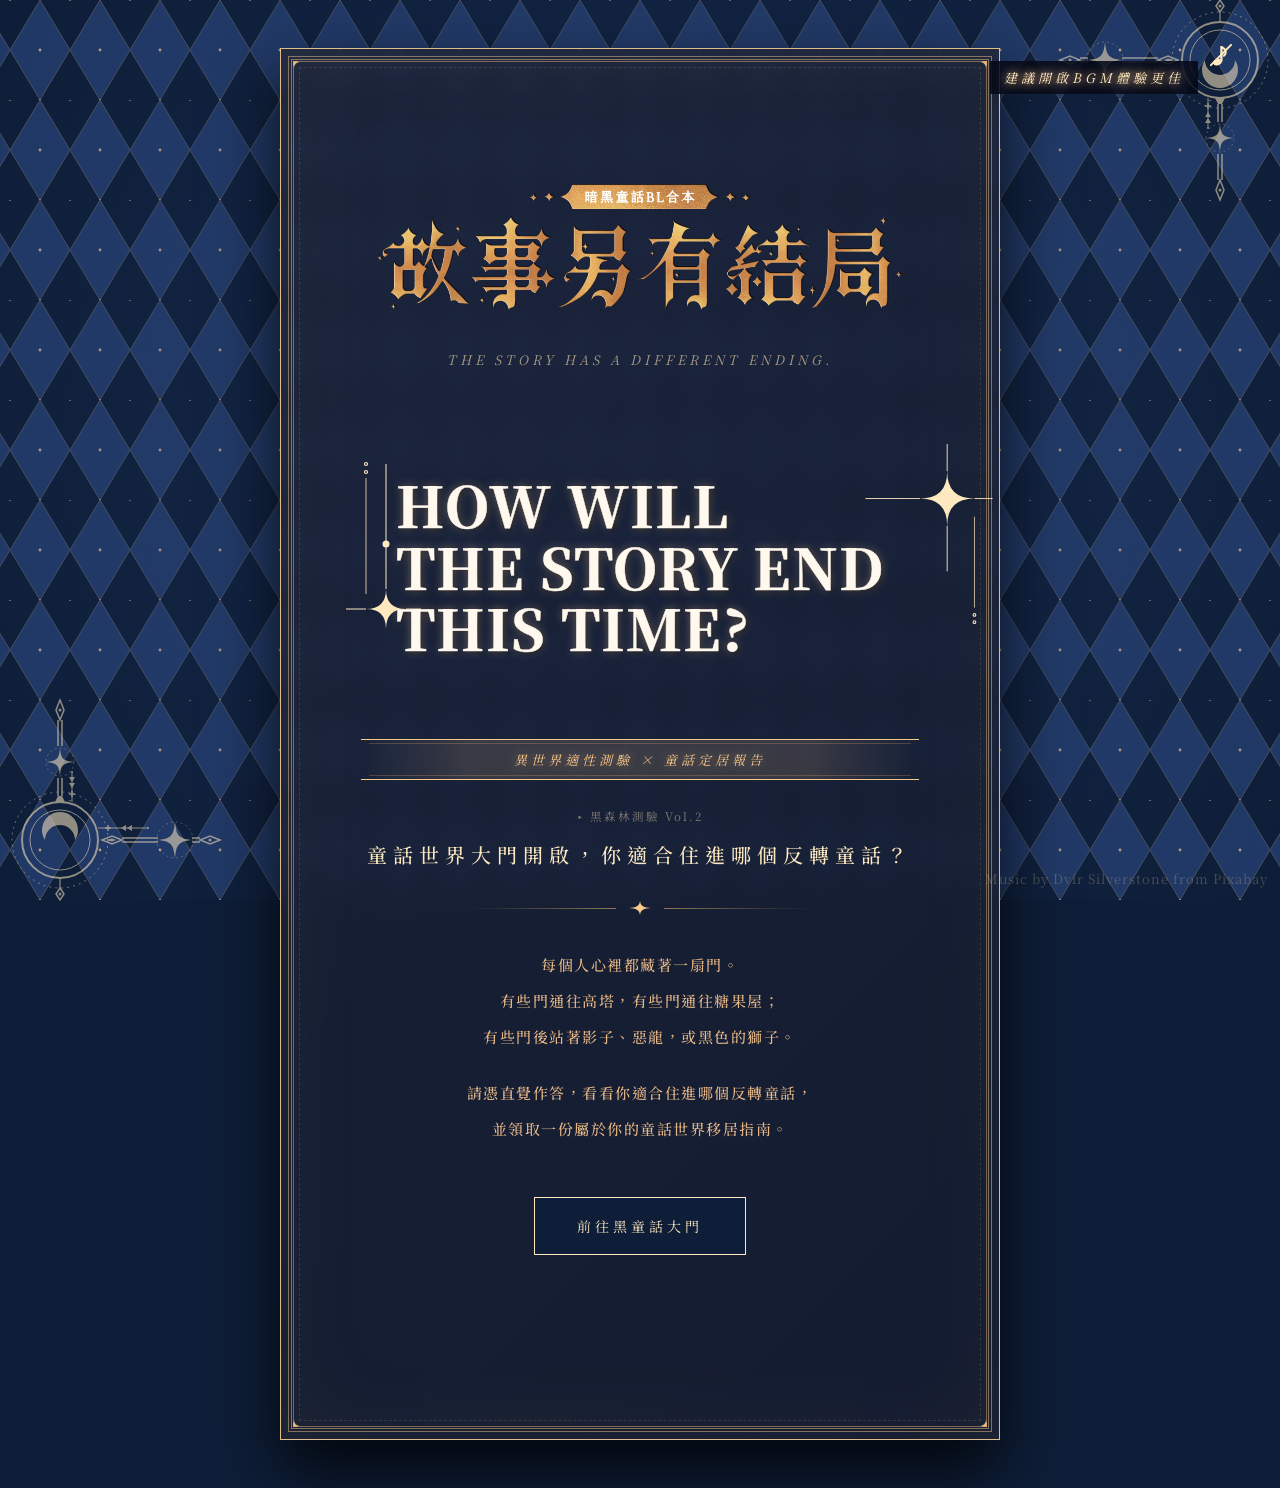
==== index.html @ 417d5b85 "Add files via upload" ====
<!doctype html>
<html lang="zh-TW">
  <head>
    <meta charset="UTF-8" />
    <meta name="viewport" content="width=device-width, initial-scale=1.0" />
    <title>故事另有結局｜你適合穿越進哪個童話？</title>
    <link rel="preconnect" href="https://fonts.googleapis.com" />
    <link
      href="https://fonts.googleapis.com/css2?family=Noto+Serif+TC:wght@400;500;700&display=swap"
      rel="stylesheet"
    />
    <link rel="stylesheet" href="style.css" />
    <meta
      name="description"
      content="測測看你適合穿越進哪個童話，領取專屬定居報告。"
    />
    <meta
      name="keywords"
      content="耽美,耽美小說,BL,BL小說,暗黑童話BL合本,黑暗童話,心理測驗,黑暗,心測,異世界,成人童話,黑森林測驗2,故事另有結局"
    />
    <meta
      name="author"
      content="九楠,火登,君羊,兌現藍,吳墨,相對之下,悠然,喵芭渴死姬,葦,蘇朵拉"
    />

    <meta property="og:type" content="website" />
    <meta property="og:title" content="故事另有結局｜你適合穿越進哪個童話？" />
    <meta
      property="og:description"
      content="測測看你適合穿越進哪個童話，領取異世界專屬定居報告。"
    />
    <meta
      property="og:url"
      content="https://tealize-write.github.io/TwistedTales/"
    />
    <meta
      property="og:image"
      content="https://tealize-write.github.io/TwistedTales/img/og-image.jpg"
    />

    <meta name="twitter:card" content="summary_large_image" />
    <meta name="twitter:title" content="故事另有結局｜你適合穿越進哪個童話？" />
    <meta
      name="twitter:description"
      content="測測看你適合穿越進哪個童話，領取異世界專屬定居報告。"
    />
    <meta
      name="twitter:image"
      content="https://tealize-write.github.io/TwistedTales/img/og-image.jpg"
    />

    <link
      href="https://framerusercontent.com/images/gLBDVWoEiGCgerGKWfXdTwXWuRs.png"
      rel="icon"
      media="(prefers-color-scheme: light)"
    />
    <link
      href="https://framerusercontent.com/images/H7IAmey174R8HaEyrBHzaN5rnbA.png"
      rel="icon"
      media="(prefers-color-scheme: dark)"
    />
  </head>
  <body>
    <audio
      id="bgm"
      src="sonican-enchanted-fantasy-Music_by_Dvir_Silverstone_from_Pixabay.mp3"
      loop
      preload="auto"
      autoplay
    ></audio>

    <svg width="0" height="0" style="position: absolute" aria-hidden="true">
      <defs>
        <symbol id="compass" viewBox="0 0 220 220" overflow="visible">
          <g>
            <circle
              cx="60"
              cy="160"
              r="48"
              fill="none"
              stroke="currentColor"
              stroke-width="0.8"
              stroke-dasharray="2 4"
            />
            <circle
              cx="60"
              cy="160"
              r="38"
              fill="none"
              stroke="currentColor"
              stroke-width="2"
            />
            <circle
              cx="60"
              cy="160"
              r="30"
              fill="none"
              stroke="currentColor"
              stroke-width="1"
            />
            <path
              d="M45,160 A15,15 0 1,1 75,160 A18,18 0 1,0 45,160"
              fill="currentColor"
            />
          </g>

          <g>
            <line
              x1="60"
              y1="198"
              x2="60"
              y2="208"
              stroke="currentColor"
              stroke-width="1.2"
            />
            <polygon
              points="60,208 64,214 60,220 56,214"
              fill="none"
              stroke="currentColor"
              stroke-width="1.5"
            />
            <circle cx="60" cy="214" r="1.5" fill="currentColor" />
          </g>

          <g>
            <polygon points="55,122 65,122 62,116 58,116" fill="currentColor" />

            <line
              x1="58"
              y1="116"
              x2="58"
              y2="98"
              stroke="currentColor"
              stroke-width="1.5"
            />
            <line
              x1="62"
              y1="116"
              x2="62"
              y2="98"
              stroke="currentColor"
              stroke-width="1.5"
            />

            <circle
              cx="60"
              cy="82"
              r="14"
              fill="none"
              stroke="currentColor"
              stroke-width="0.5"
              stroke-dasharray="2 3"
            />
            <path
              d="M60 68 C61 78, 62 81, 74 82 C62 83, 61 86, 60 96 C59 86, 58 83, 46 82 C58 81, 59 78, 60 68 Z"
              fill="currentColor"
            />

            <line
              x1="58"
              y1="66"
              x2="58"
              y2="40"
              stroke="currentColor"
              stroke-width="1.5"
            />
            <line
              x1="62"
              y1="66"
              x2="62"
              y2="40"
              stroke="currentColor"
              stroke-width="1.5"
            />

            <polygon
              points="60,20 64,30 60,40 56,30"
              fill="none"
              stroke="currentColor"
              stroke-width="1.5"
            />
            <circle cx="60" cy="30" r="1.5" fill="currentColor" />

            <line
              x1="72"
              y1="122"
              x2="72"
              y2="92"
              stroke="currentColor"
              stroke-width="1"
            />
            <circle cx="72" cy="92" r="1" fill="currentColor" />
            <line
              x1="69"
              y1="114"
              x2="75"
              y2="114"
              stroke="currentColor"
              stroke-width="1.5"
            />
            <line
              x1="72"
              y1="111"
              x2="72"
              y2="117"
              stroke="currentColor"
              stroke-width="1.5"
            />
            <polygon points="69,103 75,103 72,108" fill="currentColor" />
            <polygon points="69,97 75,97 72,102" fill="currentColor" />
          </g>

          <g>
            <polygon
              points="102,160 112,156 122,160 112,164"
              fill="none"
              stroke="currentColor"
              stroke-width="1.5"
            />
            <polygon
              points="106,160 112,158.5 116,160 112,161.5"
              fill="currentColor"
            />
            <line
              x1="122"
              y1="158"
              x2="158"
              y2="158"
              stroke="currentColor"
              stroke-width="1.5"
            />
            <line
              x1="122"
              y1="162"
              x2="158"
              y2="162"
              stroke="currentColor"
              stroke-width="1.5"
            />

            <circle
              cx="175"
              cy="160"
              r="18"
              fill="none"
              stroke="currentColor"
              stroke-width="0.5"
              stroke-dasharray="2 3"
            />
            <path
              d="M175 142 C176.5 155, 178 158.5, 192 160 C178 161.5, 176.5 165, 175 178 C173.5 165, 172 161.5, 158 160 C172 158.5, 173.5 155, 175 142 Z"
              fill="currentColor"
            />

            <line
              x1="192"
              y1="158"
              x2="200"
              y2="158"
              stroke="currentColor"
              stroke-width="1.5"
            />
            <line
              x1="192"
              y1="162"
              x2="200"
              y2="162"
              stroke="currentColor"
              stroke-width="1.5"
            />

            <polygon
              points="220,160 210,156 200,160 210,164"
              fill="none"
              stroke="currentColor"
              stroke-width="1.5"
            />
            <circle cx="210" cy="160" r="1.5" fill="currentColor" />

            <line
              x1="98"
              y1="148"
              x2="148"
              y2="148"
              stroke="currentColor"
              stroke-width="1"
            />
            <circle cx="148" cy="148" r="1" fill="currentColor" />
            <line
              x1="105"
              y1="148"
              x2="111"
              y2="148"
              stroke="currentColor"
              stroke-width="1.5"
            />
            <line
              x1="108"
              y1="145"
              x2="108"
              y2="151"
              stroke="currentColor"
              stroke-width="1.5"
            />
            <polygon points="132,145 132,151 127,148" fill="currentColor" />
            <polygon points="126,145 126,151 121,148" fill="currentColor" />
          </g>
        </symbol>
      </defs>
    </svg>

    <div class="art-layer" aria-hidden="true">
      <div class="art-bl">
        <svg viewBox="0 0 220 220"><use href="#compass" /></svg>
      </div>
      <div class="art-tr">
        <svg viewBox="0 0 220 220">
          <use href="#compass" transform="translate(220,220) scale(-1,-1)" />
        </svg>
      </div>
    </div>
    <button
      id="audio-btn"
      type="button"
      aria-label="切換音樂"
      onclick="toggleAudio()"
    >
      <div class="audio-icon-wrap">
        <svg class="icon-bars" viewBox="0 0 18 18" fill="none">
          <rect
            class="bar1"
            x="2"
            y="7"
            width="2.2"
            height="5.5"
            rx=".6"
            fill="currentColor"
            style="transform-origin: 3.1px 12.5px"
          />
          <rect
            class="bar2"
            x="7.9"
            y="4"
            width="2.2"
            height="8.5"
            rx=".6"
            fill="currentColor"
            style="transform-origin: 9px 12.5px"
          />
          <rect
            class="bar3"
            x="13.8"
            y="7"
            width="2.2"
            height="5.5"
            rx=".6"
            fill="currentColor"
            style="transform-origin: 14.9px 12.5px"
          />
        </svg>
        <svg class="icon-note" viewBox="0 0 18 18" fill="none">
          <ellipse
            cx="6.5"
            cy="14"
            rx="3"
            ry="2.2"
            transform="rotate(-15 6.5 14)"
            fill="currentColor"
          />
          <line
            x1="9.3"
            y1="13"
            x2="9.3"
            y2="3.5"
            stroke="currentColor"
            stroke-width="1.6"
            stroke-linecap="round"
          />
          <path
            d="M9.3,3.5 C12.5,4.8 13.2,7.5 11,9.5"
            fill="none"
            stroke="currentColor"
            stroke-width="1.4"
            stroke-linecap="round"
          />
          <line
            x1="2"
            y1="16"
            x2="16"
            y2="2"
            stroke="currentColor"
            stroke-width="1.4"
            stroke-linecap="round"
          />
        </svg>
      </div>
    </button>
    <div id="audio-hint" aria-hidden="true">建議開啟BGM體驗更佳</div>

    <div id="app">
      <section id="intro" class="section in">
        <div class="banner-wrap">
          <img src="img/Title.png" alt="故事另有結局" />
          <div class="banner-caption">The story has a different ending.</div>
        </div>

        <div class="title-wrap">
          <svg class="title-deco-left" viewBox="0 0 80 220">
            <circle
              cx="25"
              cy="30"
              r="1.5"
              fill="none"
              stroke="currentColor"
              stroke-width="1.2"
            />
            <circle
              cx="25"
              cy="38"
              r="1.5"
              fill="none"
              stroke="currentColor"
              stroke-width="1.2"
            />
            <line
              x1="25"
              y1="44"
              x2="25"
              y2="160"
              stroke="currentColor"
              stroke-width="0.8"
            />
            <line
              x1="45"
              y1="30"
              x2="45"
              y2="155"
              stroke="currentColor"
              stroke-width="1"
            />
            <circle cx="45" cy="110" r="3.5" fill="currentColor" />
            <path
              d="M45,155 Q45,175 65,175 Q45,175 45,195 Q45,175 25,175 Q45,175 45,155 Z"
              fill="currentColor"
            />
            <line
              x1="5"
              y1="175"
              x2="25"
              y2="175"
              stroke="currentColor"
              stroke-width="1"
            />
            <line
              x1="65"
              y1="175"
              x2="80"
              y2="175"
              stroke="currentColor"
              stroke-width="1"
            />
          </svg>

          <div class="h1">How will<br />the story end<br />this time?</div>

          <svg class="title-deco-right" viewBox="0 0 140 220">
            <path
              d="M90,30 Q90,60 120,60 Q90,60 90,90 Q90,60 60,60 Q90,60 90,30 Z"
              fill="currentColor"
            />
            <line
              x1="0"
              y1="60"
              x2="60"
              y2="60"
              stroke="currentColor"
              stroke-width="1"
            />
            <line
              x1="120"
              y1="60"
              x2="140"
              y2="60"
              stroke="currentColor"
              stroke-width="1"
            />
            <line
              x1="90"
              y1="0"
              x2="90"
              y2="30"
              stroke="currentColor"
              stroke-width="1"
            />
            <line
              x1="90"
              y1="90"
              x2="90"
              y2="140"
              stroke="currentColor"
              stroke-width="1"
            />
            <line
              x1="120"
              y1="80"
              x2="120"
              y2="180"
              stroke="currentColor"
              stroke-width="0.8"
            />
            <circle
              cx="120"
              cy="188"
              r="1.5"
              fill="none"
              stroke="currentColor"
              stroke-width="1.2"
            />
            <circle
              cx="120"
              cy="196"
              r="1.5"
              fill="none"
              stroke="currentColor"
              stroke-width="1.2"
            />
          </svg>
        </div>

        <div class="gold-banner" role="presentation">
          <span class="gold-banner-text">異世界適性測驗 × 童話定居報告</span>
        </div>
        <div
          style="
            text-align: center;
            font-size: 0.72rem;
            opacity: 0.45;
            letter-spacing: 0.18em;
            margin-top: 6px;
          "
        >
          ▸ 黑森林測驗 Vol.2
        </div>

        <div class="subtitle">童話世界大門開啟，你適合住進哪個反轉童話？</div>
        <div class="rule"></div>

        <p class="lead">
          每個人心裡都藏著一扇門。<br />
          有些門通往高塔，有些門通往糖果屋；<br />
          有些門後站著影子、惡龍，或黑色的獅子。
        </p>
        <p class="lead">
          請憑直覺作答，看看你適合住進哪個反轉童話，<br />
          並領取一份屬於你的童話世界移居指南。
        </p>

        <div class="btn-row" style="margin-top: 50px">
          <button class="btn" type="button" onclick="startQuiz()">
            前往黑童話大門
          </button>
        </div>
      </section>

      <section id="quiz" class="section hidden">
        <button
          class="back-btn"
          type="button"
          onclick="confirmRestart()"
          aria-label="重新開始"
        >
          <svg
            viewBox="0 0 18 18"
            fill="none"
            stroke="currentColor"
            stroke-width="1.2"
          >
            <polyline points="11,3 5,9 11,15" />
            <line x1="5" y1="9" x2="16" y2="9" />
          </svg>
          重新開始
        </button>
        <div class="meta">
          <div id="quiz-label">Question I of XI</div>
          <div>Choose by instinct</div>
        </div>
        <div class="progress" id="progress"></div>
        <div class="qno" id="qno">— I —</div>
        <div class="qtext" id="qtext"></div>
        <div class="options" id="options"></div>
      </section>

      <section id="result" class="section hidden">
        <div class="result-hero in">
          <div class="result-img-wrap">
            <img
              id="result-img"
              class="result-img"
              src=""
              alt="結果圖"
              crossorigin="anonymous"
            />
          </div>
          <div class="result-hero-info">
            <div class="r-eyebrow" id="r-eyebrow">你的異世界居住指南 ──</div>
            <div class="r-compound" id="r-compound"></div>
            <div class="r-name" id="r-name"></div>
            <div class="r-desc" id="r-desc"></div>
          </div>
        </div>

        <div class="concept-epigraph" id="r-concept"></div>

        <div class="result-body in" style="animation-delay: 0.2s">
          <div class="seals tarot-frame" id="seals"></div>

          <div class="block">
            <div class="lab">世界警語</div>
            <div
              class="txt"
              id="r-quote"
              style="font-style: italic; margin-bottom: 32px"
            ></div>

            <hr class="book-section-sep" />

            <div class="lab">旅人剪影</div>
            <div
              class="txt muted"
              id="r-note"
              style="margin-bottom: 32px"
            ></div>

            <hr class="book-section-sep" />

            <div class="lab">移居建議</div>
            <div class="txt muted" id="r-guide"></div>
          </div>

          <div class="block world-relations" id="r-cp"></div>

          <div class="block">
            <div class="adult-warning">
              ✦ 以下為 18 禁成人向作品試閱與預購入口，請確認已年滿 18 歲再觀看。
            </div>
            <div class="lab">解鎖故事樣本</div>

            <div class="cta" id="r-cta"></div>

            <hr class="book-section-sep" />
            <div class="lab buy-book-lab">電子書平台</div>

            <div class="buy-book-wrap">
              <a
                href="https://readmoo.com/book/2104525190001?agree_adult=yes&without_passkeys=true"
                target="_blank"
                rel="noopener noreferrer"
                class="buy-book-card"
                onclick="trackBuyLink('click_readmoo')"
              >
                <span class="bbc-shop"
                  >Readmoo<span class="age-badge">18+</span></span
                >
                <span class="bbc-action">進入讀墨 ➔</span>
              </a>

              <a
                href="https://cxc.today/zh/@wai7904/work/48763"
                target="_blank"
                rel="noopener noreferrer"
                class="buy-book-card"
                onclick="trackBuyLink('click_cxc')"
              >
                <span class="bbc-shop"
                  >CxC <span class="age-badge">18+</span></span
                >
                <span class="bbc-action">進入CxC ➔</span>
              </a>

              <a
                href="https://www.penana.com/story/206516"
                target="_blank"
                rel="noopener noreferrer"
                class="buy-book-card"
                onclick="trackBuyLink('click_penana')"
              >
                <span class="bbc-shop"
                  >Penana <span class="age-badge">18+</span></span
                >
                <span class="bbc-action">進入蕉園 ➔</span>
              </a>
            </div>
          </div>

          <div class="stats" id="stats">
            <div id="pop-chart"></div>
            <div id="pop-line" style="margin-top: 12px">
              ✦ 正在讀取黑童話數據⋯⋯
            </div>
          </div>

          <div class="share-divider"></div>
          <div class="btn-line-sticker-wrap">
            <a
              href="https://line.me/S/sticker/33376988"
              target="_blank"
              rel="noopener noreferrer"
              class="btn-line-sticker"
              onclick="trackBuyLink('click_line_sticker')"
            >
              <img class="line-sticker-icon" src="img/LINE.png" alt="LINE" />
              <span class="line-sticker-title">LINE 貼圖</span>
            </a>
          </div>
          <div class="btn-row share-row">
            <button
              class="btn mini share-btn"
              type="button"
              onclick="shareResultAsImage()"
            >
              儲存完整結果
            </button>
            <button
              class="btn mini share-btn short-share"
              type="button"
              onclick="shareShortImage()"
            >
              存成 IG 圖
            </button>
          </div>
          <div class="btn-row back-row">
            <button
              class="btn back-to-forest"
              type="button"
              onclick="location.reload()"
            >
              回到黑童話大門
            </button>
          </div>

          <!-- ══ Footer Links ══ -->
          <footer class="site-footer-links">
            <p class="footer-heading">✦ 探索更多 ✦</p>

            <div class="footer-group">
              <div class="footer-cards footer-cards-2">
                <a
                  href="https://tealize-write.github.io/DarkBLstory/"
                  class="footer-card"
                  target="_blank"
                  rel="noopener noreferrer"
                  style="background: #070a12"
                  onclick="trackBuyLink('click_link_forest')"
                >
                  <img
                    class="footer-card-icon"
                    src="img/footer_card_Forest.png"
                    alt="Vol.1 黑森林測驗"
                  />
                  <div class="footer-card-text">
                    <span class="footer-card-title">Vol.1 黑森林測驗</span>
                    <span class="footer-card-desc">黑童話宇宙的起點</span>
                  </div>
                </a>

                <a
                  href="https://www.penana.com/story/210328/"
                  class="footer-card"
                  target="_blank"
                  rel="noopener noreferrer"
                  style="background: rgba(175, 140, 65, 0.18)"
                  onclick="trackBuyLink('click_link_penana')"
                >
                  <img
                    class="footer-card-icon"
                    src="img/footer_card_Penana.png"
                    alt="Penana創作挑戰"
                  />
                  <div class="footer-card-text">
                    <span class="footer-card-title">Penana 創作挑戰</span>
                    <span class="footer-card-desc"
                      >故事另有結局～當童話變成癲話？♠</span
                    >
                    <span class="footer-card-prizes">
                      <span class="prize-tag">電子書序號</span>
                      <span class="prize-tag">獨家CP段子</span>
                      <span class="prize-tag">明信片</span>
                    </span>
                  </div>
                </a>
              </div>
            </div>

            <div class="footer-members-wrap">
              <p class="footer-heading">✦ 大癲製作 ✦</p>
              <div class="footer-members">
                <a
                  href="https://portaly.cc/dorasu2020"
                  target="_blank"
                  rel="noopener"
                  class="footer-member-card"
                  onclick="trackBuyLink('click_link_dora')"
                >
                  <img
                    class="footer-member-img"
                    src="img/footer_card_Dora.png"
                    alt="蘇朵拉"
                  />
                  <span class="footer-member-name">蘇朵拉</span>
                  <span class="footer-member-role">題目設計者</span>
                </a>
                <a
                  href="https://tealize-write.github.io/"
                  target="_blank"
                  rel="noopener"
                  class="footer-member-card"
                  onclick="trackBuyLink('click_link_tealize')"
                >
                  <img
                    class="footer-member-img"
                    src="img/footer_card_Tealize.png"
                    alt="兌現藍"
                  />
                  <span class="footer-member-name">兌現藍</span>
                  <span class="footer-member-role">程式 &amp; 插圖</span>
                </a>
                <a
                  href="https://portaly.cc/meowbarksky"
                  target="_blank"
                  rel="noopener"
                  class="footer-member-card"
                  onclick="trackBuyLink('click_link_meow')"
                >
                  <img
                    class="footer-member-img"
                    src="img/footer_card_Meow.png"
                    alt="喵芭渴死姬"
                  />
                  <span class="footer-member-name">喵芭渴死姬</span>
                  <span class="footer-member-role">活動策劃</span>
                </a>
                <a
                  href="https://portaly.cc/fondannnnnn"
                  target="_blank"
                  rel="noopener"
                  class="footer-member-card"
                  onclick="trackBuyLink('click_link_huodeng')"
                >
                  <img
                    class="footer-member-img"
                    src="img/fc_huodeng.png"
                    alt="火登"
                  />
                  <span class="footer-member-name">火登</span>
                  <span class="footer-member-role">標題字設計</span>
                </a>
                <a
                  href="https://portaly.cc/universe37"
                  target="_blank"
                  rel="noopener"
                  class="footer-member-card"
                  onclick="trackBuyLink('click_link_xiang')"
                >
                  <img
                    class="footer-member-img"
                    src="img/fc_xiang.png"
                    alt="相對之下"
                  />
                  <span class="footer-member-name">相對之下</span>
                  <span class="footer-member-role">音樂提供</span>
                </a>
                <a
                  href="https://portaly.cc/Junyun1021"
                  target="_blank"
                  rel="noopener"
                  class="footer-member-card"
                  onclick="trackBuyLink('click_link_junyang')"
                >
                  <img
                    class="footer-member-img"
                    src="img/fc_junyang.png"
                    alt="君羊"
                  />
                  <span class="footer-member-name">君羊</span>
                </a>
                <a
                  href="https://gattungneun.github.io/ninezhennan/"
                  target="_blank"
                  rel="noopener"
                  class="footer-member-card"
                  onclick="trackBuyLink('click_link_jiunan')"
                >
                  <img
                    class="footer-member-img"
                    src="img/fc_jiunan.png"
                    alt="九楠"
                  />
                  <span class="footer-member-name">九楠</span>
                </a>
                <a
                  href="https://portaly.cc/wumo3362"
                  target="_blank"
                  rel="noopener"
                  class="footer-member-card"
                  onclick="trackBuyLink('click_link_wumo')"
                >
                  <img
                    class="footer-member-img"
                    src="img/fc_mo.png"
                    alt="吳墨"
                  />
                  <span class="footer-member-name">吳墨</span>
                </a>
                <a
                  href="https://www.plurk.com/m/lin09090"
                  target="_blank"
                  rel="noopener"
                  class="footer-member-card"
                  onclick="trackBuyLink('click_link_youran')"
                >
                  <img
                    class="footer-member-img"
                    src="img/fc_you.png"
                    alt="悠然"
                  />
                  <span class="footer-member-name">悠然</span>
                </a>
                <a
                  href="https://portaly.cc/wai79040?utm_source=qrcode&amp;utm_medium=qrcode"
                  target="_blank"
                  rel="noopener"
                  class="footer-member-card"
                  onclick="trackBuyLink('click_link_wei')"
                >
                  <img
                    class="footer-member-img"
                    src="img/fc_wei.png"
                    alt="葦"
                  />
                  <span class="footer-member-name">葦</span>
                </a>
              </div>
              <p class="footer-heading footer-heading--collab">✦ 鳴謝 ✦</p>
              <div class="footer-collab">
                <a
                  href="https://www.plurk.com/u/hsplm"
                  target="_blank"
                  rel="noopener"
                  class="footer-member-card"
                  onclick="trackBuyLink('click_link_wood')"
                >
                  <img
                    class="footer-member-img"
                    src="img/fc_wood.png"
                    alt="海上漂流木"
                  />
                  <span class="footer-member-name">海上漂流木</span>
                  <span class="footer-member-role">書封繪師</span>
                </a>
              </div>
            </div>
            <p class="footer-copyright">
              © 2026 黑童話大門 · All rights reserved
            </p>
          </footer>
        </div>
      </section>
    </div>
    <div class="music-attribution">Music by Dvir Silverstone from Pixabay</div>
    <script defer src="./config.js"></script>
    <script defer src="./results.js"></script>
    <script defer src="./questions.js"></script>
    <script defer src="./engine.js"></script>
    <script defer src="./ui.js"></script>
    <script defer src="./stats.js"></script>
    <script defer src="./audio.js"></script>
    <script
      defer
      src="https://cdnjs.cloudflare.com/ajax/libs/html2canvas/1.4.1/html2canvas.min.js"
    ></script>
  </body>
</html>
---- style.css ----
:root {
  --bg: #0e1e38;
  --ink: #fde8c0;
  --ink-weak: #e8b888;
  --line: rgba(251, 200, 136, 0.48);
  --line-strong: rgba(252, 212, 152, 0.88);
  --muted: rgba(240, 190, 135, 0.85);
  --accent: #fcd490;
  --gold: #fbc888;
  --gold-bright: #fff8ee;
  --gold-soft: #fbc888;
  --gold-deep: #d89050;
  --gold-main: #fbc888;
  --cream: #fde8c0;
  --glass: rgba(251, 200, 136, 0.08);
  --glass-border: rgba(251, 200, 136, 0.38);
  --serif: "Noto Serif TC", serif;
  --display: "Noto Serif TC", serif;
  --content-pad: 48px;
  --maxw: 720px;
  --sep-star: url("data:image/svg+xml,%3Csvg xmlns='http://www.w3.org/2000/svg' viewBox='0 0 24 14'%3E%3Cpath d='M12,0 C12.6,5.2 15.8,6.4 23,7 C15.8,7.6 12.6,8.8 12,14 C11.4,8.8 8.2,7.6 1,7 C8.2,6.4 11.4,5.2 12,0 Z' fill='%23f8ca8c'/%3E%3C/svg%3E");
  --sep-line: linear-gradient(
    to right,
    transparent 0%,
    rgba(198, 160, 96, 0.1) 10%,
    rgba(198, 160, 96, 0.7) calc(50% - 24px),
    transparent calc(50% - 24px),
    transparent calc(50% + 24px),
    rgba(198, 160, 96, 0.7) calc(50% + 24px),
    rgba(198, 160, 96, 0.1) 90%,
    transparent 100%
  );
}

* {
  box-sizing: border-box;
  margin: 0;
  padding: 0;
}

html {
  scroll-behavior: smooth;
}

body {
  background: var(--bg);
  color: var(--ink);
  font-family: var(--serif);
  min-height: 100vh;
  overflow-x: hidden;
  display: flex;
  justify-content: center;
  align-items: flex-start;
  -webkit-font-smoothing: antialiased;
}

/* ════ 1. Royal Blue Argyle × Gold Ornament ════ */
body::before {
  content: "";
  position: fixed;
  inset: 0;
  z-index: 0;
  pointer-events: none;
  /* 實心雙色菱格：深海藍底(#070d1c) × 稍亮深藍填充(#102545) × 金色交叉線與頂點光點 */
  background-image:
    radial-gradient(circle at 50% 50%, rgba(40, 65, 120, 0.35), transparent),
    url("data:image/svg+xml,%3Csvg width='60' height='100' viewBox='0 0 60 100' xmlns='http://www.w3.org/2000/svg'%3E%3Cpath d='M30 0 L60 50 L30 100 L0 50 Z' fill='%23264070' opacity='0.80'/%3E%3Cpath d='M30 0 L60 50 L30 100 L0 50 Z' fill='none' stroke='rgba(251,200,136,0.35)' stroke-width='0.6'/%3E%3Ccircle cx='30' cy='50' r='1.4' fill='rgba(251,200,136,0.70)'/%3E%3Ccircle cx='0' cy='0' r='1.1' fill='rgba(251,200,136,0.55)'/%3E%3Ccircle cx='60' cy='0' r='1.1' fill='rgba(251,200,136,0.55)'/%3E%3Ccircle cx='30' cy='100' r='1.1' fill='rgba(251,200,136,0.55)'/%3E%3C/svg%3E");
  background-repeat: repeat, repeat;
  background-size:
    100% 100%,
    60px 100px;
  background-position:
    center,
    center top;
  opacity: 1;
}

/* ══ FIXED ART DECO OVERLAYS ══ */
.art-layer {
  position: fixed;
  inset: 0;
  pointer-events: none;
  z-index: 50;
  color: var(--ink);
  opacity: 0.55;
  transition: opacity 0.6s ease;
}
.art-layer.dim {
  opacity: 0.32;
}

.art-layer svg {
  overflow: visible;
}

.art-tl {
  position: absolute;
  top: 0;
  left: 0;
  width: 180px;
  height: 180px;
}

.art-tl svg {
  width: 100%;
  height: 100%;
}

.art-bl {
  position: absolute;
  bottom: 0;
  left: 0;
  width: 220px;
  height: 220px;
}

.art-bl svg {
  width: 100%;
  height: 100%;
}

.art-tr {
  position: absolute;
  top: 0;
  right: 0;
  width: 220px;
  height: 220px;
}

.art-tr svg {
  width: 100%;
  height: 100%;
}

/* ══ APP LAYOUT ══ */
/* ════ 2. 懸浮文字區塊：毛玻璃與發光底板 ════ */
#app {
  width: 88%; /* 刻意縮小寬度，把左右的菱格紋露出來 */
  max-width: var(--maxw);
  margin: 48px auto; /* 讓上下也懸浮，不要貼死螢幕邊緣 */
  padding: 80px 32px 120px;
  position: relative;
  z-index: 10;

  background: linear-gradient(
    135deg,
    rgba(28, 35, 55, 0.82),
    rgba(20, 28, 48, 0.92)
  );
  backdrop-filter: blur(12px);
  border: 1px solid var(--line-strong);
  outline: 4px double var(--line);
  outline-offset: -12px;
  box-shadow:
    0 30px 60px rgba(0, 0, 0, 0.8),
    inset 0 0 100px rgba(250, 200, 140, 0.05);

  min-height: calc(100vh - 96px);
}

/* ════ 3. 藝術感邊框外層：四角星芒金屬框 ════ */
#app::before {
  content: "";
  position: absolute;
  inset: 12px;
  border: 1px solid rgba(215, 175, 120, 0.5);
  z-index: 20;
  pointer-events: none;

  /* 四角金色星芒裝飾 */
  background:
    url("data:image/svg+xml,%3Csvg xmlns='http://www.w3.org/2000/svg' viewBox='0 0 24 24'%3E%3Cpath d='M12 0 C12 8 16 12 24 12 C16 12 12 16 12 24 C12 16 8 12 0 12 C8 12 12 8 12 0 Z' fill='rgba(248,195,130,0.92)'/%3E%3C/svg%3E")
      top -7px left -7px / 14px 14px no-repeat,
    url("data:image/svg+xml,%3Csvg xmlns='http://www.w3.org/2000/svg' viewBox='0 0 24 24'%3E%3Cpath d='M12 0 C12 8 16 12 24 12 C16 12 12 16 12 24 C12 16 8 12 0 12 C8 12 12 8 12 0 Z' fill='rgba(248,195,130,0.92)'/%3E%3C/svg%3E")
      top -7px right -7px / 14px 14px no-repeat,
    url("data:image/svg+xml,%3Csvg xmlns='http://www.w3.org/2000/svg' viewBox='0 0 24 24'%3E%3Cpath d='M12 0 C12 8 16 12 24 12 C16 12 12 16 12 24 C12 16 8 12 0 12 C8 12 12 8 12 0 Z' fill='rgba(248,195,130,0.92)'/%3E%3C/svg%3E")
      bottom -7px left -7px / 14px 14px no-repeat,
    url("data:image/svg+xml,%3Csvg xmlns='http://www.w3.org/2000/svg' viewBox='0 0 24 24'%3E%3Cpath d='M12 0 C12 8 16 12 24 12 C16 12 12 16 12 24 C12 16 8 12 0 12 C8 12 12 8 12 0 Z' fill='rgba(248,195,130,0.92)'/%3E%3C/svg%3E")
      bottom -7px right -7px / 14px 14px no-repeat;
}

/* ════ 4. 藝術感邊框內層：復古虛線 ════ */
#app::after {
  content: "";
  position: absolute;
  inset: 18px;
  border: 1px dashed rgba(200, 168, 110, 0.18);
  z-index: 20;
  pointer-events: none;
}

/* ════ 5. 手機版微調 ════ */
@media (max-width: 768px) {
  #app {
    width: 92%;
    margin: 24px auto;
    padding: 60px 20px 80px;
  }
}

.section {
  position: relative;
  padding: 0 var(--content-pad) 64px;
}

/* ══ TITLE AREA ══ */
.title-wrap {
  position: relative;
  margin-top: 60px;
  margin-bottom: 40px;
  padding: 40px 0;
  display: flex;
  justify-content: center;
}

.h1 {
  font-family: var(--display);
  font-style: normal;
  font-weight: 800;
  letter-spacing: 1px;
  font-size: 56px;
  line-height: 1.1;
  color: var(--gold-bright);
  -webkit-text-stroke: 0.5px var(--gold-bright);
  text-align: left;
  position: relative;
  z-index: 2;
  text-shadow:
    0 0 10px rgba(250, 200, 140, 0.4),
    2px 2px 4px rgba(0, 0, 0, 0.5);
  text-transform: uppercase;
}

.subtitle {
  margin-top: 16px;
  font-family: var(--serif);
  font-weight: 500;
  font-size: 20px;
  letter-spacing: 6px;
  text-align: center;
}

.lead {
  margin-top: 32px;
  color: var(--ink-weak);
  line-height: 2.4;
  font-size: 15px;
  font-weight: 500;
  letter-spacing: 1.5px;
  text-align: center;
}

.lead strong {
  color: var(--ink);
  font-weight: 700;
}

.lead + .lead {
  margin-top: 20px;
}

.title-deco-left {
  position: absolute;
  left: -20px;
  top: 0;
  width: 80px;
  height: 220px;
  pointer-events: none;
}

.title-deco-right {
  position: absolute;
  right: -80px;
  top: 10px;
  width: 140px;
  height: 200px;
  pointer-events: none;
}

/* ══ BANNER ══ */
.banner-wrap {
  margin: 0 calc(-1 * var(--content-pad));
  position: relative;
  overflow: hidden;
  aspect-ratio: 2400/900;
}

.banner-wrap img {
  width: 100%;
  height: 100%;
  object-fit: cover;
  object-position: center;
  display: block;
}

.banner-caption {
  position: absolute;
  bottom: 8px;
  left: 50%;
  transform: translateX(-50%);
  z-index: 2;
  font-family: var(--display);
  font-style: italic;
  font-size: 13px;
  letter-spacing: 4px;
  color: rgba(210, 190, 155, 0.75);
  text-transform: uppercase;
  text-align: center;
  white-space: nowrap;
  line-height: 1;
}

/* ════ GOLD BANNER (書封式標題橫幅) ════ */
.gold-banner {
  position: relative;
  margin: 20px 0 28px;
  padding: 10px 28px;
  background: linear-gradient(
    90deg,
    transparent,
    rgba(251, 200, 136, 0.15) 20%,
    rgba(251, 200, 136, 0.15) 80%,
    transparent
  );
  border-top: 1px solid var(--gold-main);
  border-bottom: 1px solid var(--gold-main);
  text-align: center;
  display: flex;
  align-items: center;
  justify-content: center;
}

.gold-banner::before,
.gold-banner::after {
  content: "";
  position: absolute;
  left: 8px;
  right: 8px;
  height: 1px;
  background: rgba(248, 195, 130, 0.22);
  pointer-events: none;
}

.gold-banner::before {
  top: 3px;
}
.gold-banner::after {
  bottom: 3px;
}

.gold-banner-text {
  font-family: var(--display);
  font-style: italic;
  font-size: 13px;
  letter-spacing: 4px;
  text-transform: uppercase;
  color: var(--gold-soft);
  text-shadow: 0 0 12px rgba(245, 190, 130, 0.45);
}

/* ══ DIVIDER ══ */
.rule {
  border: none;
  display: block;
  width: min(100%, 360px);
  height: 14px;
  margin: 32px auto;
  background-image: var(--sep-star), var(--sep-line);
  background-position: center center;
  background-repeat: no-repeat;
  background-size:
    24px 14px,
    100% 1px;
}

.rule::after {
  content: none;
}

/* ══ BUTTONS ══ */
.btn {
  display: inline-flex;
  align-items: center;
  justify-content: center;
  gap: 12px;
  border: 1px solid var(--ink);
  background: var(--bg);
  color: var(--ink);
  padding: 18px 42px;
  font-family: var(--serif);
  letter-spacing: 4px;
  font-size: 14px;
  cursor: pointer;
  transition: all 0.25s ease;
  text-decoration: none;
  user-select: none;
  text-transform: uppercase;
}

.btn:hover {
  background: var(--gold);
  color: var(--bg);
  border-color: var(--gold);
}

.btn-row {
  display: flex;
  gap: 16px;
  align-items: center;
  justify-content: center;
  margin-top: 32px;
  flex-wrap: wrap;
  max-width: 480px;
  margin-left: auto;
  margin-right: auto;
  width: 100%;
  box-sizing: border-box;
}

.btn.mini {
  padding: 11px 24px;
  font-size: 13px;
  letter-spacing: 3px;
  border-color: var(--line-strong);
  color: var(--ink-weak);
}

.btn.mini:hover {
  background: var(--ink);
  color: var(--bg);
  border-color: var(--ink);
}

/* ══ SHARE BUTTONS ══ */
.share-divider {
  height: 14px;
  width: min(100%, 360px);
  margin: 44px auto 0;
  background-image: var(--sep-star), var(--sep-line);
  background-position: center;
  background-repeat: no-repeat;
  background-size:
    24px 14px,
    100% 1px;
}

.btn-line-sticker-wrap {
  margin-top: 28px;
  margin-bottom: 0;
}

.share-row {
  gap: 12px !important;
  margin-top: 16px !important;
}

.back-row {
  margin-top: 12px;
}

.share-btn {
  display: inline-flex;
  align-items: center;
  justify-content: center;
  gap: 8px;
  flex: 1;
  min-width: 0;
  padding: 12px 18px !important;
  font-size: 13px !important;
  letter-spacing: 2.5px !important;
  border-color: rgba(205, 168, 110, 0.28) !important;
  color: rgba(225, 190, 140, 0.72) !important;
  position: relative;
  transition: all 0.25s ease;
}

.share-btn:hover {
  border-color: rgba(251, 200, 136, 0.6) !important;
  color: rgba(253, 232, 192, 0.95) !important;
  background: rgba(251, 200, 136, 0.06) !important;
}

.share-btn-icon {
  font-size: 13px;
  opacity: 0.6;
}

.back-to-forest {
  width: 100%;
  box-sizing: border-box;
  padding: 13px 40px !important;
  font-size: 13px !important;
  letter-spacing: 4px !important;
  border-color: rgba(205, 168, 110, 0.22) !important;
  color: rgba(210, 185, 145, 0.65) !important;
}

.back-to-forest:hover {
  background: rgba(251, 200, 136, 0.08) !important;
  border-color: rgba(251, 200, 136, 0.55) !important;
  color: var(--gold-bright) !important;
}

/* ══ LINE 貼圖按鈕 ══ */
.btn-line-sticker-wrap {
  width: 100%;
  max-width: 480px;
  margin-left: auto;
  margin-right: auto;
  box-sizing: border-box;
}

.btn-line-sticker {
  display: inline-flex;
  align-items: center;
  justify-content: center;
  gap: 11px;
  width: 100%;
  box-sizing: border-box;
  padding: 14px 40px;
  font-family: var(--serif);
  font-size: 13px;
  letter-spacing: 3px;
  text-decoration: none;
  color: rgba(190, 215, 255, 0.85);
  border: 1px solid rgba(6, 199, 85, 0.35);
  background: linear-gradient(
    135deg,
    rgba(6, 199, 85, 0.06) 0%,
    rgba(0, 0, 0, 0) 100%
  );
  cursor: pointer;
  transition: all 0.3s ease;
  position: relative;
  overflow: hidden;
  user-select: none;
}

.btn-line-sticker::before {
  content: "";
  position: absolute;
  inset: 0;
  background: radial-gradient(
    ellipse at 50% 120%,
    rgba(6, 199, 85, 0.18) 0%,
    transparent 65%
  );
  opacity: 0;
  transition: opacity 0.3s ease;
}

.btn-line-sticker:hover {
  border-color: rgba(6, 199, 85, 0.75);
  color: #fff;
  box-shadow:
    0 0 18px rgba(6, 199, 85, 0.18),
    inset 0 0 12px rgba(6, 199, 85, 0.06);
}

.btn-line-sticker:hover::before {
  opacity: 1;
}

.btn-line-sticker:hover .line-sticker-icon {
  transform: rotate(-8deg) scale(1.12);
}

.line-sticker-icon {
  width: 38px;
  height: 38px;
  flex-shrink: 0;
  transition: transform 0.3s ease;
}

.line-sticker-label {
  display: flex;
  flex-direction: column;
  align-items: flex-start;
  gap: 2px;
}

.line-sticker-title {
  font-size: 13px;
  letter-spacing: 3px;
  color: rgba(6, 199, 85, 0.88);
}

.btn-line-sticker:hover .line-sticker-title {
  color: #fff;
}

.line-sticker-sub {
  font-size: 13px;
  letter-spacing: 2px;
  color: rgba(6, 199, 85, 0.65);
  font-style: italic;
}

/* ══ SKIP BUTTON ══ */

/* ══ QUIZ ══ */
.meta {
  margin-top: 24px;
  display: flex;
  align-items: center;
  justify-content: space-between;
  color: var(--ink-weak);
  font-family: var(--display);
  font-style: italic;
  letter-spacing: 2px;
  border-bottom: 1px solid var(--line);
  padding-bottom: 12px;
}

.progress {
  display: flex;
  gap: 4px;
  margin-top: 2px;
}

.seg {
  flex: 1;
  height: 1px;
  background: transparent;
  border-top: 1px dashed var(--line);
  position: relative;
}

.seg.done {
  border-top-style: solid;
  border-color: var(--gold);
}

.seg.active {
  border-top-style: solid;
  border-color: var(--ink-weak);
}

.qno {
  margin-top: 60px;
  font-family: var(--display);
  font-style: italic;
  letter-spacing: 6px;
  color: var(--ink-weak);
  font-size: 18px;
  text-align: center;
}

@keyframes qAppear {
  0% {
    opacity: 0;
    transform: translateY(36px) scale(0.97);
    filter: blur(12px);
  }
  55% {
    opacity: 1;
    filter: blur(0.5px);
  }
  100% {
    opacity: 1;
    transform: translateY(0) scale(1);
    filter: blur(0);
  }
}

.qtext {
  margin-top: 20px;
  font-size: 20px;
  line-height: 1.85;
  letter-spacing: 1px;
  font-family: var(--serif);
  text-align: center;
  font-weight: 500;
  min-height: 60px;
  opacity: 0;
}

.qtext.appear {
  animation: qAppear 0.8s cubic-bezier(0.16, 1, 0.3, 1) forwards;
}

.options {
  margin-top: 48px;
}

.opt {
  width: 100%;
  background: transparent;
  border: none;
  border-bottom: 1px solid rgba(255, 255, 255, 0.05);
  color: var(--ink-weak);
  text-align: left;
  padding: 16px 0;
  cursor: pointer;
  transition:
    color 0.2s cubic-bezier(0.4, 0, 0.2, 1),
    padding-left 0.2s cubic-bezier(0.4, 0, 0.2, 1),
    background 0.2s cubic-bezier(0.4, 0, 0.2, 1);
  display: flex;
  gap: 20px;
  align-items: flex-start;
  opacity: 0;
  position: relative;
  overflow: hidden;
}

.opt.visible {
  animation: optFadeIn 0.5s cubic-bezier(0.16, 1, 0.3, 1) forwards;
}

.opt:hover {
  background: linear-gradient(
    90deg,
    rgba(195, 110, 45, 0.1),
    rgba(251, 200, 136, 0.05),
    transparent
  );
  color: var(--gold-bright);
  padding-left: 4px;
}

.opt:disabled {
  cursor: default;
  opacity: 0.28 !important;
  pointer-events: none;
}

.opt.selected {
  color: var(--ink);
}

.bullet {
  width: 7px;
  height: 7px;
  border: 1px solid var(--line-strong);
  margin-top: 10px;
  flex: 0 0 auto;
  transform: rotate(45deg);
  transition: all 0.2s ease;
}

.opt:hover .bullet,
.opt.selected .bullet {
  background: var(--gold-bright);
  border-color: var(--gold-bright);
  box-shadow: 0 0 12px var(--gold-main);
  transform: rotate(45deg) scale(1.25);
}

.opt .txt {
  line-height: 1.9;
  font-size: 16px;
  letter-spacing: 1px;
}

@keyframes optFadeIn {
  from {
    opacity: 0;
    transform: translateY(14px);
    filter: blur(4px);
  }

  to {
    opacity: 1;
    transform: translateY(0);
    filter: blur(0);
  }
}

.back-btn {
  display: inline-flex;
  align-items: center;
  gap: 8px;
  background: transparent;
  border: none;
  color: var(--ink-weak);
  cursor: pointer;
  font-family: var(--display);
  font-style: italic;
  font-size: 13px;
  letter-spacing: 2px;
  padding: 0;
  margin-bottom: 24px;
  transition: color 0.2s ease;
}

.back-btn:hover {
  color: var(--ink);
}

.back-btn svg {
  width: 18px;
  height: 18px;
  transition: transform 0.2s ease;
}

.back-btn:hover svg {
  transform: translateX(-3px);
}

/* ══ RESULT ══ */
.result-hero {
  display: grid;
  grid-template-columns: 260px 1fr;
  gap: 40px;
  align-items: center;
  margin-top: 20px;
}

.result-img-wrap {
  border-radius: 0;
  padding: 10px;
  background: #1e2e48;
  flex-shrink: 0;
  aspect-ratio: 1050 / 1586;
  position: relative;
  border: 2px solid var(--gold-main);
  box-shadow: inset 0 0 12px rgba(251, 200, 136, 0.08);
}

.result-img-wrap::before {
  content: "";
  position: absolute;
  inset: 6px;
  border: 1px solid rgba(251, 200, 136, 0.25);
  outline: 1px dashed rgba(251, 200, 136, 0.55);
  outline-offset: -3px;
  pointer-events: none;
  z-index: 2;
}

.result-img-wrap::after {
  content: "";
  position: absolute;
  inset: 10px;
  border: 1px solid rgba(251, 200, 136, 0.2);
  background:
    linear-gradient(135deg, rgba(251, 200, 136, 0.85) 5px, transparent 0) top
      left,
    linear-gradient(225deg, rgba(251, 200, 136, 0.85) 5px, transparent 0) top
      right,
    linear-gradient(315deg, rgba(251, 200, 136, 0.85) 5px, transparent 0) bottom
      right,
    linear-gradient(45deg, rgba(251, 200, 136, 0.85) 5px, transparent 0) bottom
      left;
  background-size: 8px 8px;
  background-repeat: no-repeat;
  pointer-events: none;
  z-index: 3;
}

.result-img {
  width: 100%;
  height: 100%;
  display: block;
  object-fit: cover;
  object-position: top center;
  border: 1px solid #000;
  filter: contrast(1.05) saturate(0.9) sepia(0.05);
  position: relative;
  z-index: 1;
}

.result-hero-info {
  padding-top: 8px;
  padding-left: 20px;
  position: relative;
  border-left: 2px solid rgba(232, 200, 50, 0.32);
}

.r-eyebrow {
  display: block;
  font-family: var(--display);
  font-style: italic;
  letter-spacing: 5px;
  color: var(--gold-soft);
  font-size: 13px;
  text-transform: uppercase;
  margin-bottom: 20px;
}

.r-eyebrow::before {
  content: "";
  display: block;
  width: 80px;
  height: 1px;
  background: linear-gradient(90deg, var(--gold-main), transparent);
  margin-bottom: 12px;
  opacity: 0.75;
}

.r-name {
  font-family: var(--serif);
  font-weight: 700;
  font-size: 32px; /* 將靈魂名稱大幅放大 */
  letter-spacing: 8px; /* 拉開字距，更有氣勢 */
  color: var(--gold-soft);
  margin-bottom: 8px;
}

.r-compound {
  font-family: var(--display);
  font-style: italic;
  font-size: 15px;
  letter-spacing: 3px;
  color: var(--gold-soft);
  line-height: 1.6;
  padding-bottom: 36px;
  margin-bottom: 16px;
  position: relative;
}

.r-compound::before {
  content: "";
  position: absolute;
  bottom: 15px;
  left: 0;
  right: 0;
  height: 1px;
  background: var(--sep-line);
}

.r-compound::after {
  content: "✦";
  position: absolute;
  bottom: 9px;
  left: 50%;
  transform: translateX(-50%);
  color: var(--gold-soft);
  font-size: 12px;
  line-height: 1;
  background: var(--bg);
  padding: 0 12px;
  z-index: 2;
}

.r-desc {
  margin-top: 16px;
  line-height: 2.2;
  color: var(--ink-weak);
  font-size: 16px;
  letter-spacing: 1.5px;
  text-align: justify;
}

/* ════════════════════════════════
   塔羅牌陣風格統整 (Tarot Frame)
════════════════════════════════ */
.seals.tarot-frame {
  margin-top: 56px;
  padding: 32px 16px 24px 16px;
  position: relative;
  background: linear-gradient(
    180deg,
    rgba(251, 200, 136, 0.06) 0%,
    transparent 100%
  );
  border: 1px solid var(--line-strong);
  outline: 1px solid var(--line);
  outline-offset: -5px;
  box-shadow: inset 0 0 40px rgba(18, 24, 42, 0.8);
  display: flex;
  flex-direction: column;
  gap: 0;
}

.tarot-star {
  position: absolute;
  width: 14px;
  height: 14px;
  background-image: url("data:image/svg+xml,%3Csvg xmlns='http://www.w3.org/2000/svg' viewBox='0 0 24 24'%3E%3Cpath d='M12 0 C12 8 16 12 24 12 C16 12 12 16 12 24 C12 16 8 12 0 12 C8 12 12 8 12 0 Z' fill='rgba(248,195,130,0.92)'/%3E%3C/svg%3E");
  background-size: contain;
  background-repeat: no-repeat;
  z-index: 2;
}
.ts-tl {
  top: -7px;
  left: -7px;
}
.ts-tr {
  top: -7px;
  right: -7px;
}
.ts-bl {
  bottom: -7px;
  left: -7px;
}
.ts-br {
  bottom: -7px;
  right: -7px;
}

.tarot-pendant {
  position: absolute;
  left: 50%;
  transform: translateX(-50%);
  width: 16px;
  height: 40px;
  background-size: contain;
  background-repeat: no-repeat;
  z-index: 2;
}
.top-pendant {
  top: 0;
  background-image: url("data:image/svg+xml,%3Csvg xmlns='http://www.w3.org/2000/svg' viewBox='0 0 20 40'%3E%3Cline x1='10' y1='0' x2='10' y2='20' stroke='rgba(200,168,110,0.48)' stroke-width='1' stroke-dasharray='2 2'/%3E%3Cpolygon points='10,20 15,30 10,40 5,30' fill='none' stroke='rgba(245,195,140,0.82)' stroke-width='1.5'/%3E%3Ccircle cx='10' cy='30' r='1.5' fill='rgba(252,210,165,0.96)'/%3E%3C/svg%3E");
}
.bottom-pendant {
  bottom: -40px;
  background-image: url("data:image/svg+xml,%3Csvg xmlns='http://www.w3.org/2000/svg' viewBox='0 0 20 40'%3E%3Cline x1='10' y1='0' x2='10' y2='15' stroke='rgba(200,168,110,0.48)' stroke-width='1' stroke-dasharray='2 2'/%3E%3Cpolygon points='10,15 15,25 10,35 5,25' fill='none' stroke='rgba(245,195,140,0.82)' stroke-width='1.5'/%3E%3Ccircle cx='10' cy='25' r='1.5' fill='rgba(252,210,165,0.96)'/%3E%3C/svg%3E");
}

/* 專屬徽章容器 */
.tarot-emblem {
  width: 52px;
  height: 52px;
  margin: 36px auto 0;
  color: var(--gold-soft);
  display: flex;
  justify-content: center;
  align-items: center;
  animation: emblemBreath 3.8s ease-in-out infinite;
}

@keyframes emblemBreath {
  0%,
  100% {
    transform: scale(1);
  }
  50% {
    transform: scale(1.08);
  }
}
.tarot-emblem svg {
  width: 100%;
  height: 100%;
}

.tarot-title {
  text-align: center;
  font-family: var(--display);
  font-style: italic;
  color: var(--gold-soft);
  font-size: 13px;
  letter-spacing: 5px;
  margin: 16px 0 8px;
  text-shadow: 0 0 8px rgba(245, 190, 130, 0.2);
}
.tarot-title:first-of-type {
  margin-top: 12px;
}

.tarot-divider {
  margin: 18px auto;
  width: min(100%, 360px);
  height: 14px;
  display: block;
  background-image: var(--sep-star), var(--sep-line);
  background-position: center;
  background-repeat: no-repeat;
  background-size:
    24px 14px,
    100% 1px;
}
.tarot-divider svg {
  display: none;
}

.tarot-frame .seal {
  padding: 16px 12px;
}

.seal {
  border-bottom: 1px dashed var(--line);
  display: grid;
  grid-template-columns: max-content 1fr 52px;
  align-items: center;
  gap: 16px;
}

.seal:last-child {
  border-bottom: none;
}

.seal .lab.mbti-type {
  font-family: "Courier New", "Noto Serif TC", monospace;
  font-style: normal;
  font-weight: 700;
  font-size: 13px;
  letter-spacing: 3px;
  color: var(--gold-soft);
}

.seal .lab {
  font-family: var(--display);
  font-style: italic;
  letter-spacing: 1.5px;
  color: rgba(252, 205, 155, 0.88);
  font-size: 13px;
  white-space: nowrap;
}

.seal-ruler {
  position: relative;
  height: 18px;
  display: flex;
  align-items: center;
  margin: 0 12px;
}

.seal-ruler-track {
  position: absolute;
  left: 0;
  right: 0;
  height: 2px;
  background: rgba(185, 148, 95, 0.28);
}

.seal-ruler-track::before,
.seal-ruler-track::after {
  content: "";
  position: absolute;
  top: -1.5px;
  width: 5px;
  height: 5px;
  border-radius: 50%;
  border: 1.5px solid rgba(215, 175, 120, 0.72);
  background: var(--bg);
}

.seal-ruler-track::before {
  left: -5px;
}

.seal-ruler-track::after {
  right: -5px;
}

.seal-ruler-ticks {
  position: absolute;
  left: 0;
  right: 0;
  display: flex;
  justify-content: space-between;
}

.seal-ruler-ticks span {
  display: block;
  width: 1px;
  height: 4px;
  background: rgba(185, 148, 95, 0.35);
  transform: translateY(-1px);
}

.seal-ruler-ticks span:first-child,
.seal-ruler-ticks span:last-child {
  opacity: 0;
}

.seal-ruler-fill {
  position: absolute;
  left: 0;
  height: 2px;
  background: linear-gradient(90deg, var(--gold-deep), var(--gold-bright));
  transition: width 1.3s cubic-bezier(0.22, 1, 0.36, 1);
  width: 0;
}

.seal-ruler-pointer {
  position: absolute;
  top: 50%;
  width: 12px;
  height: 12px;
  border: none;
  background: transparent;
  transform: translateY(-50%);
  background-image: url("data:image/svg+xml,%3Csvg xmlns='http://www.w3.org/2000/svg' viewBox='0 0 24 24'%3E%3Cpath d='M12 0 L14 10 L24 12 L14 14 L12 24 L10 14 L0 12 L10 10 Z' fill='%23f0b870'/%3E%3C/svg%3E");
  background-size: contain;
  background-repeat: no-repeat;
  transition: left 1.3s cubic-bezier(0.22, 1, 0.36, 1);
  left: 0;
  z-index: 2;
}

#result.capturing .seal-ruler-pointer {
  filter: none !important;
}

.seal .val {
  font-family: var(--display);
  font-style: italic;
  color: var(--ink);
  letter-spacing: 1px;
  font-size: 13px;
  text-align: right;
  white-space: nowrap;
}

.concept-epigraph {
  text-align: center;
  font-style: italic;
  font-size: 16px;
  line-height: 1.9;
  letter-spacing: 1.5px;
  color: rgba(220, 190, 150, 0.72);
  margin: 32px 0 0;
  padding: 20px 24px;
  position: relative;
}
.concept-epigraph::before,
.concept-epigraph::after {
  content: "";
  display: block;
  width: min(100%, 360px);
  height: 14px;
  margin: 16px auto;
  background-image: var(--sep-star), var(--sep-line);
  background-position: center;
  background-repeat: no-repeat;
  background-size:
    24px 14px,
    100% 1px;
}

.block {
  margin-top: 56px;
  padding: 40px 28px;
  position: relative;
  text-align: center;
  background: transparent;
  border: 1px solid var(--line-strong);
  outline: 1px solid var(--line);
  outline-offset: -5px;
}

.block .lab {
  font-family: var(--display);
  font-style: italic;
  letter-spacing: 4px;
  color: var(--gold-soft);
  font-size: 13px;
  text-transform: uppercase;
  margin-bottom: 20px;
  display: block;
}

.block .txt {
  line-height: 2.4;
  color: var(--ink);
  font-size: 17px;
  letter-spacing: 2px;
  font-weight: 500;
}

.block .txt.muted {
  color: rgba(210, 190, 160, 0.8);
}

#r-quote,
#r-note,
#r-guide {
  width: min(100%, 620px);
  margin-left: auto;
  margin-right: auto;
  padding: 0 6px;
  line-height: 2.15;
}

#r-quote {
  margin-bottom: 28px !important;
  font-style: italic;
  color: rgba(245, 210, 160, 0.9);
  text-shadow: 0 0 10px rgba(245, 190, 130, 0.14);
}

#r-note,
#r-guide {
  color: rgba(220, 195, 160, 0.84);
}

#r-note {
  margin-bottom: 28px !important;
}

#r-guide {
  margin-bottom: 0 !important;
}

.cta {
  margin-top: 16px;
}

.cta a {
  display: flex;
  align-items: stretch;
  background: rgba(60, 45, 15, 0.06);
  border: 1px solid rgba(205, 168, 110, 0.28);
  color: var(--ink);
  text-decoration: none;
  overflow: hidden;
  transition: all 0.3s ease;
  position: relative;
}

.cta a:hover {
  border-color: rgba(220, 185, 130, 0.62);
  background: rgba(100, 80, 30, 0.12);
}

.cta-cover {
  width: 120px;
  flex-shrink: 0;
  object-fit: contain;
  background: #0d1628;
  padding: 12px;
  border-right: 1px solid rgba(205, 168, 110, 0.15);
  display: block;
  position: relative;
  z-index: 3;
}

.cta-info {
  flex: 1;
  padding: 24px 20px;
  display: flex;
  flex-direction: column;
  justify-content: center;
  gap: 16px;
  position: relative;
  z-index: 3;
}

.cta-meta {
  display: flex;
  justify-content: space-between;
  align-items: center;
}

.cta-label {
  font-size: 13px;
  letter-spacing: 3px;
  text-transform: uppercase;
  color: rgba(235, 185, 130, 0.62);
  font-family: var(--display);
  font-style: italic;
}

.cta-arrow {
  font-size: 14px;
  color: rgba(225, 185, 130, 0.52);
  transition:
    color 0.25s,
    transform 0.25s;
}

.cta a:hover .cta-arrow {
  color: var(--ink);
  transform: translateX(4px);
}

.cta-title-row {
  display: flex;
  align-items: baseline;
  gap: 12px;
  flex-wrap: wrap;
}

.cta-title {
  font-size: 18px;
  letter-spacing: 2px;
  font-family: var(--serif);
  font-weight: bold;
  text-shadow: 0 0 10px rgba(245, 190, 130, 0.38);
}

.cta-author {
  font-size: 13px;
  letter-spacing: 2px;
  font-style: italic;
  color: rgba(225, 185, 140, 0.68);
}

.cta-bot {
  display: flex;
  align-items: center;
  gap: 8px;
  flex-wrap: wrap;
}

.cta-fairy {
  font-size: 13px;
  letter-spacing: 1.5px;
  font-style: italic;
  color: rgba(160, 135, 80, 0.52);
  padding-right: 10px;
  border-right: 1px solid rgba(205, 168, 110, 0.28);
}

.cta-tags {
  display: flex;
  gap: 6px;
  flex-wrap: wrap;
}

.cta-tag {
  font-size: 13px;
  letter-spacing: 1px;
  border: 1px solid rgba(205, 168, 110, 0.32);
  padding: 3px 8px;
  color: rgba(225, 185, 140, 0.68);
}
/* ════════════════════════════════
   BUY BOOK (實體書購書卡片與 18+ 標記)
════════════════════════════════ */

/* ── 18禁警語 ── */
.adult-warning {
  margin: 0 0 28px;
  padding: 12px 16px 12px 20px;
  border-left: 3px solid rgba(220, 30, 50, 0.65);
  border: 1px solid rgba(220, 30, 50, 0.22);
  border-left-width: 3px;
  border-left-color: rgba(220, 30, 50, 0.7);
  background: rgba(220, 30, 50, 0.05);
  color: rgba(220, 185, 140, 0.9);
  font-size: 13px;
  letter-spacing: 1.5px;
  line-height: 1.9;
  text-align: left;
}

/* ── 18+ 標記：暗紅霓虹脈動效果 ── */
@keyframes agePulse {
  0%,
  100% {
    text-shadow:
      0 0 4px rgba(220, 20, 60, 0.8),
      0 0 10px rgba(220, 20, 60, 0.3);
    opacity: 0.8;
    transform: scale(1);
    border-color: rgba(220, 20, 60, 0.4);
  }
  50% {
    text-shadow:
      0 0 8px rgba(255, 50, 50, 1),
      0 0 15px rgba(220, 20, 60, 0.8),
      0 0 25px rgba(220, 20, 60, 0.5);
    opacity: 1;
    transform: scale(1.12);
    border-color: rgba(255, 50, 50, 0.8);
  }
}

.age-badge {
  display: inline-block;
  font-size: 0.9em;
  letter-spacing: 1px;
  color: #fff;
  font-weight: 800;
  vertical-align: baseline;
  font-style: normal;
  margin-left: 6px;
  padding: 2px 5px;
  border: 1px solid rgba(220, 20, 60, 0.5);
  border-radius: 3px;
  line-height: 1;
  animation: agePulse 1.6s ease-in-out infinite;
  background: linear-gradient(135deg, #ffffff 0%, #ff8888 100%);
  -webkit-background-clip: text;
  -webkit-text-fill-color: transparent;
}

/* 卡片內的 18+ 標記微調 */
.cta-label .age-badge,
.bbc-shop .age-badge {
  font-size: 13px;
  margin-top: -2px;
  margin-left: 6px;
}

/* ── 區塊分隔線（結果頁統一樣式） ── */
.book-section-sep {
  border: none;
  height: 14px; /* 與星星高度一致 */
  margin: 48px auto; /* 上下留白 */
  max-width: 80%; /* 控制整條分隔線的總長度 */

  background-image: var(--sep-star), var(--sep-line);

  background-position: center center;
  background-repeat: no-repeat;
  /* 星星尺寸為 24x14px，而線條寬度100%、高度強制維持 1px，保證銳利 */
  background-size:
    24px 14px,
    100% 1px;
}

/* ── 電子書平台 lab 間距 ── */
.buy-book-lab {
  margin-top: 28px;
  margin-bottom: 20px;
}

/* ── 平台卡片 grid ── */
.buy-book-wrap {
  display: grid;
  grid-template-columns: repeat(3, 1fr);
  gap: 12px;
  width: 100%;
  text-align: left;
}

.buy-book-card {
  display: flex;
  flex-direction: column;
  padding: 20px 16px 16px;
  background: rgba(60, 45, 15, 0.05);
  border: 1px solid rgba(205, 168, 110, 0.22);
  color: var(--ink);
  text-decoration: none;
  overflow: hidden;
  transition:
    border-color 0.3s,
    background 0.3s,
    transform 0.25s,
    box-shadow 0.3s;
}

.buy-book-card:hover {
  border-color: rgba(220, 185, 130, 0.62);
  background: rgba(100, 80, 30, 0.14);
  transform: translateY(-3px);
  box-shadow: 0 8px 24px rgba(120, 90, 30, 0.18);
}

.bbc-shop {
  font-family: var(--display);
  font-size: 15px;
  letter-spacing: 2px;
  font-weight: 600;
  text-shadow: 0 0 10px rgba(245, 190, 130, 0.35);
  display: flex;
  align-items: center;
  flex-wrap: wrap;
  gap: 4px;
}

.bbc-action {
  font-family: var(--serif);
  font-size: 13px;
  letter-spacing: 2px;
  color: rgba(225, 185, 130, 0.52);
  transition:
    color 0.3s,
    transform 0.3s;
  margin-top: auto;
  padding-top: 12px;
}

.buy-book-card:hover .bbc-action {
  color: rgba(253, 232, 192, 0.9);
  transform: translateX(4px);
}

@media (max-width: 580px) {
  .buy-book-wrap {
    grid-template-columns: 1fr;
    gap: 8px;
  }

  .buy-book-card {
    flex-direction: row;
    align-items: center;
    justify-content: space-between;
    padding: 14px 16px;
  }

  .bbc-action {
    margin-top: 0;
    padding-top: 0;
    flex-shrink: 0;
  }
}

.stats {
  margin-top: 44px;
  padding-top: 22px;
  border-top: 1px dotted var(--line-strong);
  color: rgba(230, 200, 160, 0.82);
  line-height: 2;
  font-size: 13px;
  letter-spacing: 1.5px;
  text-align: center;
}

.stats strong {
  color: var(--ink);
  font-weight: 700;
}

/* ── 世界關係區塊 ── */
.world-relations {
  min-height: 0;
}

.world-relations:empty {
  display: none;
}

.relation-row {
  display: flex;
  align-items: baseline;
  gap: 14px;
  margin-bottom: 6px;
  font-family: var(--serif);
}

.relation-label {
  font-family: var(--display);
  font-style: italic;
  font-size: 13px;
  letter-spacing: 2px;
  color: rgba(215, 185, 130, 0.68);
  white-space: nowrap;
  min-width: 52px;
}

.relation-conflict .relation-label {
  color: rgba(170, 100, 90, 0.68);
}

.relation-worlds {
  display: flex;
  flex-wrap: wrap;
  align-items: baseline;
  gap: 2px;
}

.relation-world {
  font-size: 14px;
  font-weight: 700;
  letter-spacing: 2px;
  color: var(--ink);
}

.relation-sep {
  font-size: 13px;
  color: rgba(195, 160, 105, 0.42);
  margin: 0 2px;
}

.relation-note {
  font-size: 13px;
  letter-spacing: 1px;
  color: rgba(205, 178, 130, 0.5);
  margin-top: 2px;
  margin-bottom: 16px;
  padding-left: 66px;
}

/* ── 甜甜圈圖表 ── */
.donut-wrap {
  display: flex;
  align-items: center;
  gap: 28px;
  margin-top: 16px;
  flex-wrap: wrap;
  justify-content: center;
}

.donut-wrap svg {
  flex-shrink: 0;
}

.donut-legend {
  display: flex;
  flex-direction: column;
  gap: 7px;
  min-width: 120px;
}

.donut-legend-item {
  display: flex;
  align-items: center;
  gap: 8px;
  font-size: 13px;
  font-family: var(--serif);
  letter-spacing: 1px;
  line-height: 1;
}

.donut-legend-dot {
  width: 8px;
  height: 8px;
  border-radius: 50%;
  flex-shrink: 0;
}

.donut-legend-name {
  flex: 1;
}

.donut-legend-pct {
  font-size: 13px;
  opacity: 0.65;
  min-width: 36px;
  text-align: right;
}

@keyframes fadeUp {
  from {
    opacity: 0;
    transform: translateY(18px);
  }

  to {
    opacity: 1;
    transform: translateY(0);
  }
}

.in {
  animation: fadeUp 0.7s cubic-bezier(0.2, 0.8, 0.2, 1) both;
}

.hidden {
  display: none !important;
}

@media (max-width: 560px) {
  .result-hero {
    grid-template-columns: 1fr;
    gap: 28px;
  }

  .result-img-wrap {
    width: 72%;
    margin: 0 auto;
    border-radius: 0;
    padding: 8px;
    aspect-ratio: 1050 / 1586;
  }

  .result-img {
    object-fit: cover;
    object-position: top center;
  }
  .r-name,
  .r-eyebrow,
  .r-desc {
    text-align: center;
    display: block;
  }

  .r-mbti {
    justify-content: center;
  }

  .result-hero-info {
    border-left: none;
    padding-left: 0;
    border-top: 1px solid rgba(232, 200, 50, 0.28);
    padding-top: 20px;
  }

  .r-eyebrow::before {
    display: none;
  }

  .r-compound {
    text-align: center;
    border-bottom: none;
    margin-bottom: 16px;
    padding-bottom: 36px;
  }

  .r-desc {
    font-size: 16px;
  }
  .buy-book-btn {
    width: 100%;
    padding: 14px 16px;
    font-size: 14px;
    letter-spacing: 2px;
  }

  #r-quote,
  #r-note,
  #r-guide {
    width: 100%;
    padding: 0 2px;
    line-height: 2.05;
  }

  .book-section-sep {
    width: min(100%, 320px);
    margin: 22px auto 24px;
  }
}

/* ══ 手機版微調：修正 Banner 英文副標題壓字 ══ */
@media (max-width: 768px) {
  .banner-caption {
    bottom: 5px;
    letter-spacing: 2px;
  }
}

#audio-btn {
  position: fixed;
  top: 0;
  right: 0;
  z-index: 220;
  pointer-events: auto;
  background: transparent;
  border: none;
  width: 36px;
  height: 36px;
  padding: 0;
  cursor: pointer;
  color: var(--ink);
  visibility: hidden;
}

.audio-icon-wrap {
  position: relative;
  width: 26px;
  height: 26px;
}

#audio-btn svg {
  position: absolute;
  top: 0;
  left: 0;
  width: 26px;
  height: 26px;
  display: block;
  transition: opacity 0.15s ease;
}

.icon-bars {
  opacity: 1;
}

.icon-note {
  opacity: 0;
}

#audio-btn.muted .icon-bars {
  opacity: 0;
}

#audio-btn.muted .icon-note {
  opacity: 1;
}

#audio-btn:not(.muted) .bar1 {
  animation: barPulse 1.1s ease-in-out infinite;
}

#audio-btn:not(.muted) .bar2 {
  animation: barPulse 1.1s ease-in-out 0.18s infinite;
}

#audio-btn:not(.muted) .bar3 {
  animation: barPulse 1.1s ease-in-out 0.36s infinite;
}

@keyframes barPulse {
  0%,
  100% {
    transform: scaleY(1);
  }

  50% {
    transform: scaleY(1.8);
  }
}

#audio-btn.nudge {
  animation: nudgeGlow 1.6s ease 1;
}

@keyframes nudgeGlow {
  0%,
  100% {
    filter: none;
    color: var(--ink);
  }

  40% {
    filter: drop-shadow(0 0 8px rgba(245, 190, 130, 0.9));
    color: var(--gold-bright);
  }
}

#audio-hint {
  position: fixed;
  z-index: 260;
  pointer-events: none;
  font-family: var(--display);
  font-style: italic;
  font-size: 13px;
  letter-spacing: 4px;
  color: var(--ink);
  background: rgba(5, 10, 25, 0.88);
  padding: 7px 14px;
  text-shadow:
    0 0 8px rgba(245, 190, 130, 1),
    0 0 18px rgba(245, 190, 130, 0.65);
  white-space: nowrap;
  opacity: 0;
  transform: translateX(8px);
  transition:
    opacity 0.45s ease,
    transform 0.45s ease;
}

#audio-hint.show {
  opacity: 1;
  transform: translateX(0);
}

@media (max-width: 768px) {
  :root {
    --content-pad: 22px;
  }

  .h1 {
    font-size: clamp(26px, 8.5vw, 38px);
    text-align: center;
  }

  .title-deco-left {
    left: 0;
    width: 44px;
    height: 150px;
  }

  .title-deco-right {
    right: 0;
    width: 44px;
    height: 130px;
  }

  .title-wrap {
    padding: 20px 0;
  }

  .btn-row {
    flex-direction: column;
    width: 100%;
  }

  .btn {
    width: 100%;
  }

  .seal {
    grid-template-columns: min-content 1fr 40px;
    gap: 8px;
    padding: 13px 12px;
  }

  .seal .lab {
    font-family: var(--display);
    font-style: italic;
    letter-spacing: 1.5px;
    color: rgba(252, 210, 158, 0.92);
    font-size: 13px;
    white-space: nowrap;
  }

  .seal .val {
    font-family: var(--display);
    font-style: italic;
    color: var(--ink);
    letter-spacing: 1px;
    font-size: 14px;
    text-align: right;
    white-space: nowrap;
    font-weight: bold;
  }

  .art-tr {
    width: 160px;
    height: 160px;
  }

  .art-bl {
    width: 160px;
    height: 160px;
  }

  .meta {
    font-size: 13px;
    letter-spacing: 1px;
  }

  #result.capturing,
  #result.capturing .r-eyebrow,
  #result.capturing .r-compound,
  #result.capturing .r-name,
  #result.capturing .r-desc,
  #result.capturing .block .txt,
  #result.capturing .block .txt.muted,
  #result.capturing .block .lab,
  #result.capturing .seal .lab,
  #result.capturing .stats,
  #result.capturing .stats strong,
  #result.capturing .relation-label,
  #result.capturing .relation-world,
  #result.capturing .cta a,
  #result.capturing .val,
  #result.capturing #pop-line,
  #result.capturing #pop-line span {
    color: #ffffff !important;
    opacity: 1 !important;
  }

  #result.capturing .block .txt.muted {
    color: rgba(255, 255, 255, 0.85) !important;
  }

  #result.capturing .r-desc {
    color: rgba(255, 255, 255, 0.92) !important;
  }

  #result.capturing .seal-ruler-track {
    background: rgba(170, 200, 255, 0.22) !important;
  }

  #result.capturing .seal-ruler-fill {
    background: rgba(200, 225, 255, 0.92) !important;
  }
}
/* ══ AUDIO ATTRIBUTION ══ */
.music-attribution {
  position: fixed;
  bottom: 12px;
  right: 12px;
  font-size: 13px;
  color: rgba(210, 185, 140, 0.3); /* 透明度調低，極度不起眼 */
  font-family: var(--serif);
  letter-spacing: 1px;
  pointer-events: none; /* 避免擋住點擊 */
  z-index: 50;
  transition: opacity 0.5s ease;
}

/* 讓他在產生長圖時自動消失 (配合 ui.js 的設定) */
.capturing-global .music-attribution {
  display: none !important;
}

/* ══ SITE FOOTER LINKS ══ */
.site-footer-links {
  margin-top: 56px;
  padding-top: 28px;
  border-top: 1px solid rgba(251, 200, 136, 0.12);
  padding-bottom: 8px;
}

.footer-heading {
  text-align: center;
  font-size: 0.82rem;
  letter-spacing: 0.18em;
  color: #c8a878;
  margin-bottom: 16px;
  font-family: var(--serif);
}

.footer-cards {
  display: grid;
  grid-template-columns: repeat(3, 1fr);
  gap: 10px;
}

.footer-cards-2 {
  grid-template-columns: repeat(2, 1fr);
}

.footer-group + .footer-group {
  margin-top: 14px;
  padding-top: 14px;
  border-top: 1px dashed rgba(232, 200, 50, 0.18);
}

/* ── 製作與貢獻 ── */
.footer-members-wrap {
  margin-top: 14px;
  padding-top: 14px;
  border-top: 1px dashed rgba(232, 200, 50, 0.18);
}

.footer-members {
  display: flex;
  flex-wrap: wrap;
  justify-content: center;
  gap: 6px;
}

.footer-member-card {
  display: flex;
  flex-direction: column;
  align-items: center;
  text-align: center;
  gap: 3px;
  padding: 6px 4px 8px;
  width: calc((100% - 30px) / 6);
  border: 1px solid transparent;
  border-radius: 4px;
  background: transparent;
  color: #ebc894;
  text-decoration: none;
  transition:
    border-color 0.25s,
    color 0.25s,
    background 0.25s;
}

.footer-member-card:hover {
  border-color: rgba(251, 200, 136, 0.28);
  color: rgba(253, 232, 192, 0.9);
  background: rgba(251, 200, 136, 0.04);
}

.footer-member-img {
  width: 100%;
  aspect-ratio: 1;
  object-fit: cover;
  border-radius: 50%;
  border: 2px solid rgba(255, 255, 255, 0.55);
  display: block;
  opacity: 0.85;
  transition: opacity 0.25s;
  margin-bottom: 4px;
}

.footer-member-card:hover .footer-member-img {
  opacity: 1;
}

.footer-member-name {
  display: block;
  font-family: var(--serif);
  font-size: 13px;
  font-weight: 600;
  letter-spacing: 0.06em;
  line-height: 1.2;
}

.footer-member-role {
  display: block;
  font-size: 13px;
  color: #8a7a68;
  letter-spacing: 0.02em;
  line-height: 1.4;
}

/* ── 鳴謝標題間距微調 ── */
.footer-heading--collab {
  margin-top: 14px;
  margin-bottom: 8px;
}

/* ── 特別協力（獨立置中） ── */
.footer-collab {
  display: flex;
  justify-content: center;
  margin-top: 8px;
  padding-top: 8px;
  border-top: 1px dashed rgba(232, 200, 50, 0.12);
}

.footer-collab .footer-member-card {
  width: calc((100% - 30px) / 6);
}

.footer-copyright {
  margin-top: 20px;
  text-align: center;
  font-size: 13px;
  letter-spacing: 2px;
  color: #8a7a68;
  font-family: var(--serif);
}

.footer-card {
  display: flex;
  flex-direction: column;
  align-items: center;
  text-align: center;
  gap: 10px;
  padding: 18px 10px;
  border: 1px solid rgba(251, 200, 136, 0.13);
  border-radius: 6px;
  background: rgba(251, 200, 136, 0.02);
  color: #ebc894;
  text-decoration: none;
  transition:
    border-color 0.3s,
    color 0.3s,
    background 0.3s,
    transform 0.25s;
}

.footer-card:hover {
  border-color: rgba(251, 200, 136, 0.36);
  color: rgba(253, 232, 192, 0.9);
  background: rgba(251, 200, 136, 0.06);
  transform: translateY(-3px);
}

.footer-card-icon {
  width: 100%;
  aspect-ratio: 1;
  object-fit: contain;
  opacity: 0.82;
  transition:
    opacity 0.3s,
    filter 0.3s;
}

.footer-card:hover .footer-card-icon {
  opacity: 1;
  filter: brightness(1.1);
}

.footer-card-text {
  display: flex;
  flex-direction: column;
  gap: 3px;
}

.footer-card-title {
  display: block;
  font-family: var(--serif);
  font-size: 0.82rem;
  font-weight: 600;
  letter-spacing: 0.05em;
  line-height: 1.3;
}

.footer-card-desc {
  display: block;
  font-size: 0.82rem;
  letter-spacing: 0.04em;
}

.footer-card-prizes {
  display: flex;
  flex-wrap: wrap;
  justify-content: center;
  gap: 5px;
  margin-top: 7px;
}

.prize-tag {
  font-size: 0.68rem;
  letter-spacing: 0.06em;
  color: rgba(251, 200, 136, 0.75);
  border: 1px solid rgba(251, 200, 136, 0.3);
  border-radius: 2px;
  padding: 2px 7px;
  white-space: nowrap;
  transition:
    color 0.3s,
    border-color 0.3s;
}

.footer-card:hover .prize-tag {
  color: rgba(253, 232, 192, 0.92);
  border-color: rgba(251, 200, 136, 0.55);
}

@media (max-width: 580px) {
  .footer-cards {
    grid-template-columns: 1fr;
    gap: 8px;
  }

  .footer-cards-2 {
    grid-template-columns: 1fr;
  }

  .footer-card {
    flex-direction: row;
    text-align: left;
    align-items: center;
    padding: 13px 16px;
    gap: 14px;
  }

  .footer-card-icon {
    width: 100px;
    aspect-ratio: 1;
    flex-shrink: 0;
  }

  .footer-members {
    gap: 4px;
  }
  .footer-member-card {
    width: calc((100% - 16px) / 5);
    padding: 5px 2px 7px;
  }
  .footer-collab .footer-member-card {
    width: calc((100% - 16px) / 5);
  }
}

/* ════════════════════════════════
   RESULT REVEAL ANIMATIONS
════════════════════════════════ */

@keyframes revealEyebrow {
  from {
    opacity: 0;
    letter-spacing: 1px;
  }
  to {
    opacity: 1;
    letter-spacing: 6px;
  }
}

@keyframes revealCompound {
  from {
    opacity: 0;
    letter-spacing: 0px;
  }
  to {
    opacity: 1;
    letter-spacing: 3px;
  }
}

@keyframes revealName {
  0% {
    opacity: 0;
    letter-spacing: 2px;
    filter: blur(2px);
  }
  55% {
    opacity: 1;
    filter: blur(0);
  }
  100% {
    opacity: 1;
    letter-spacing: 8px;
    filter: blur(0);
  }
}

.r-eyebrow.r-reveal {
  animation: revealEyebrow 0.45s cubic-bezier(0.16, 1, 0.3, 1) both;
  animation-delay: 0.1s;
}

.r-compound.r-reveal {
  animation: revealCompound 0.45s cubic-bezier(0.16, 1, 0.3, 1) both;
  animation-delay: 0.22s;
}

.r-name.r-reveal {
  animation: revealName 0.85s cubic-bezier(0.16, 1, 0.3, 1) both;
  animation-delay: 0.38s;
}

/* 截圖時停用動畫，確保畫面穩定 */
#result.capturing .r-eyebrow,
#result.capturing .r-compound,
#result.capturing .r-name {
  animation: none !important;
  opacity: 1 !important;
  letter-spacing: inherit !important;
  filter: none !important;
}

/* ════════════════════════════════
   QUIZ OPTION HOVER GOLD BAR
════════════════════════════════ */

.opt::before {
  content: "";
  position: absolute;
  left: 0;
  top: 12%;
  height: 76%;
  width: 2px;
  background: linear-gradient(
    to bottom,
    transparent,
    rgba(251, 200, 136, 0.72),
    transparent
  );
  transform: scaleY(0);
  transform-origin: center;
  transition: transform 0.2s cubic-bezier(0.4, 0, 0.2, 1);
  border-radius: 1px;
}

.opt:hover::before {
  transform: scaleY(1);
  box-shadow:
    0 0 8px rgba(251, 200, 136, 0.75),
    0 0 18px rgba(251, 200, 136, 0.32);
}
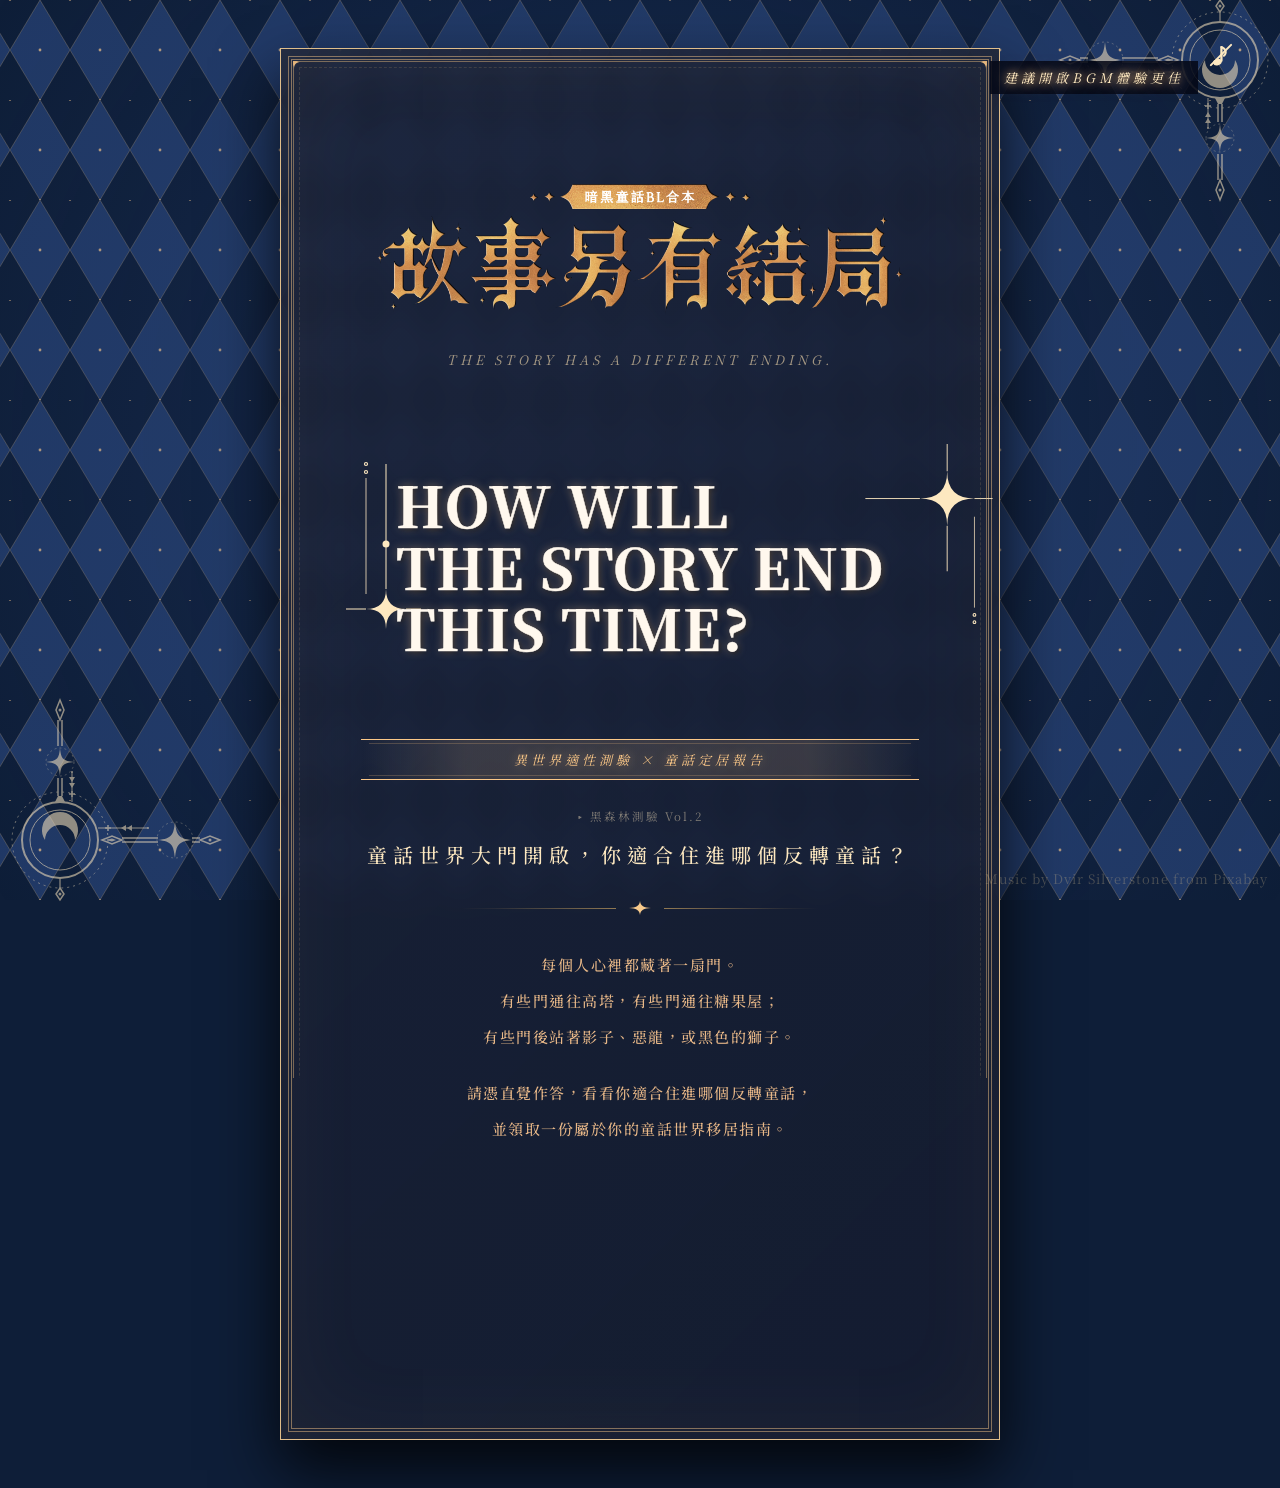
==== commit d0961216: "Add files via upload" ====
--- a/index.html
+++ b/index.html
@@ -648,6 +648,24 @@
             <div class="cta" id="r-cta"></div>
 
             <hr class="book-section-sep" />
+            <div class="lab buy-book-lab">實體書</div>
+
+            <a
+              href="https://tealize-write.github.io/age-gate/"
+              target="_blank"
+              rel="noopener noreferrer"
+              class="buy-book-physical"
+              onclick="trackBuyLink('click_maigoubi')"
+            >
+              <div class="bbp-left">
+                <span class="bbp-shop">賣貨便<span class="age-badge">18+</span></span>
+                <span class="bbp-sub">限量實體書・7-11 賣貨便</span>
+              </div>
+              <div class="bbp-right">
+                <span class="stock-low">庫存 &lt; 10</span>
+                <span class="bbp-action">立即購書 ➔</span>
+              </div>
+            </a>
             <div class="lab buy-book-lab">電子書平台</div>
 
             <div class="buy-book-wrap">
--- a/style.css
+++ b/style.css
@@ -1500,6 +1500,108 @@
   margin-bottom: 20px;
 }
 
+/* ── 實體書特色卡片 ── */
+.buy-book-physical {
+  display: flex;
+  align-items: center;
+  justify-content: space-between;
+  width: 100%;
+  padding: 20px 24px;
+  background: rgba(60, 45, 15, 0.07);
+  border: 1px solid rgba(205, 168, 110, 0.28);
+  border-left: 3px solid rgba(205, 168, 110, 0.55);
+  color: var(--ink);
+  text-decoration: none;
+  box-sizing: border-box;
+  transition:
+    border-color 0.3s,
+    background 0.3s,
+    transform 0.25s,
+    box-shadow 0.3s;
+}
+
+.buy-book-physical:hover {
+  border-color: rgba(220, 185, 130, 0.62);
+  border-left-color: rgba(220, 185, 130, 0.85);
+  background: rgba(100, 80, 30, 0.14);
+  transform: translateY(-2px);
+  box-shadow: 0 8px 24px rgba(120, 90, 30, 0.18);
+}
+
+.bbp-left {
+  display: flex;
+  flex-direction: column;
+  gap: 7px;
+}
+
+.bbp-shop {
+  font-family: var(--display);
+  font-size: 16px;
+  letter-spacing: 2px;
+  font-weight: 600;
+  text-shadow: 0 0 10px rgba(245, 190, 130, 0.35);
+  display: flex;
+  align-items: center;
+  gap: 4px;
+}
+
+.bbp-sub {
+  font-size: 12px;
+  letter-spacing: 2px;
+  color: rgba(225, 185, 130, 0.48);
+}
+
+.bbp-right {
+  display: flex;
+  flex-direction: column;
+  align-items: flex-end;
+  gap: 10px;
+  flex-shrink: 0;
+  margin-left: 16px;
+}
+
+.bbp-action {
+  font-family: var(--serif);
+  font-size: 13px;
+  letter-spacing: 2px;
+  color: rgba(225, 185, 130, 0.52);
+  transition:
+    color 0.3s,
+    transform 0.3s;
+}
+
+.buy-book-physical:hover .bbp-action {
+  color: rgba(253, 232, 192, 0.9);
+  transform: translateX(4px);
+}
+
+/* ── 庫存不足 badge ── */
+@keyframes stockPulse {
+  0%, 100% { opacity: 0.7; }
+  50%       { opacity: 1;   }
+}
+
+.stock-low {
+  font-size: 11px;
+  letter-spacing: 1.5px;
+  color: rgba(230, 140, 70, 0.9);
+  border: 1px solid rgba(220, 120, 50, 0.45);
+  background: rgba(180, 80, 20, 0.08);
+  padding: 3px 8px;
+  white-space: nowrap;
+  animation: stockPulse 2s ease-in-out infinite;
+}
+
+@media (max-width: 580px) {
+  .buy-book-physical {
+    padding: 14px 16px;
+  }
+
+  .bbp-shop {
+    font-size: 14px;
+  }
+}
+
 /* ── 平台卡片 grid ── */
 .buy-book-wrap {
   display: grid;
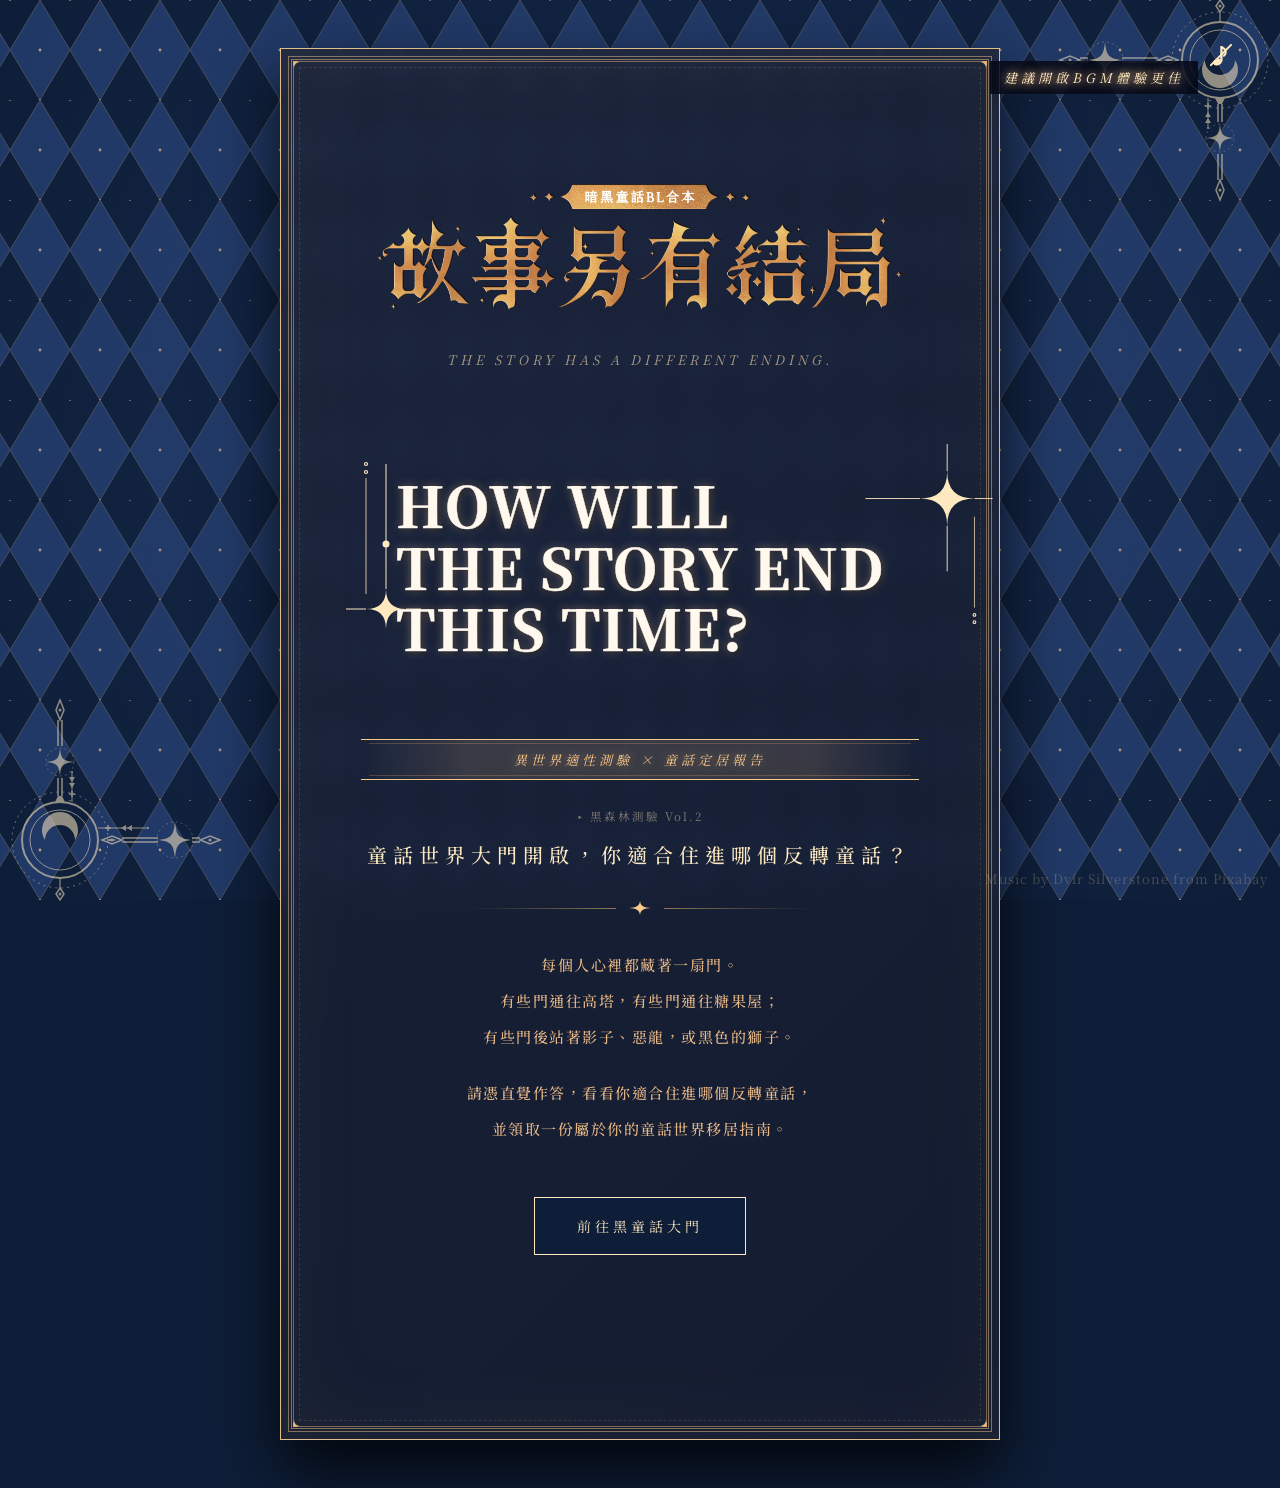
==== commit 053d8ad6: "Update index.html" ====
--- a/index.html
+++ b/index.html
@@ -885,7 +885,7 @@
                     alt="相對之下"
                   />
                   <span class="footer-member-name">相對之下</span>
-                  <span class="footer-member-role">音樂提供</span>
+                  <span class="footer-member-role">音樂、魔鏡素材提供</span>
                 </a>
                 <a
                   href="https://portaly.cc/Junyun1021"
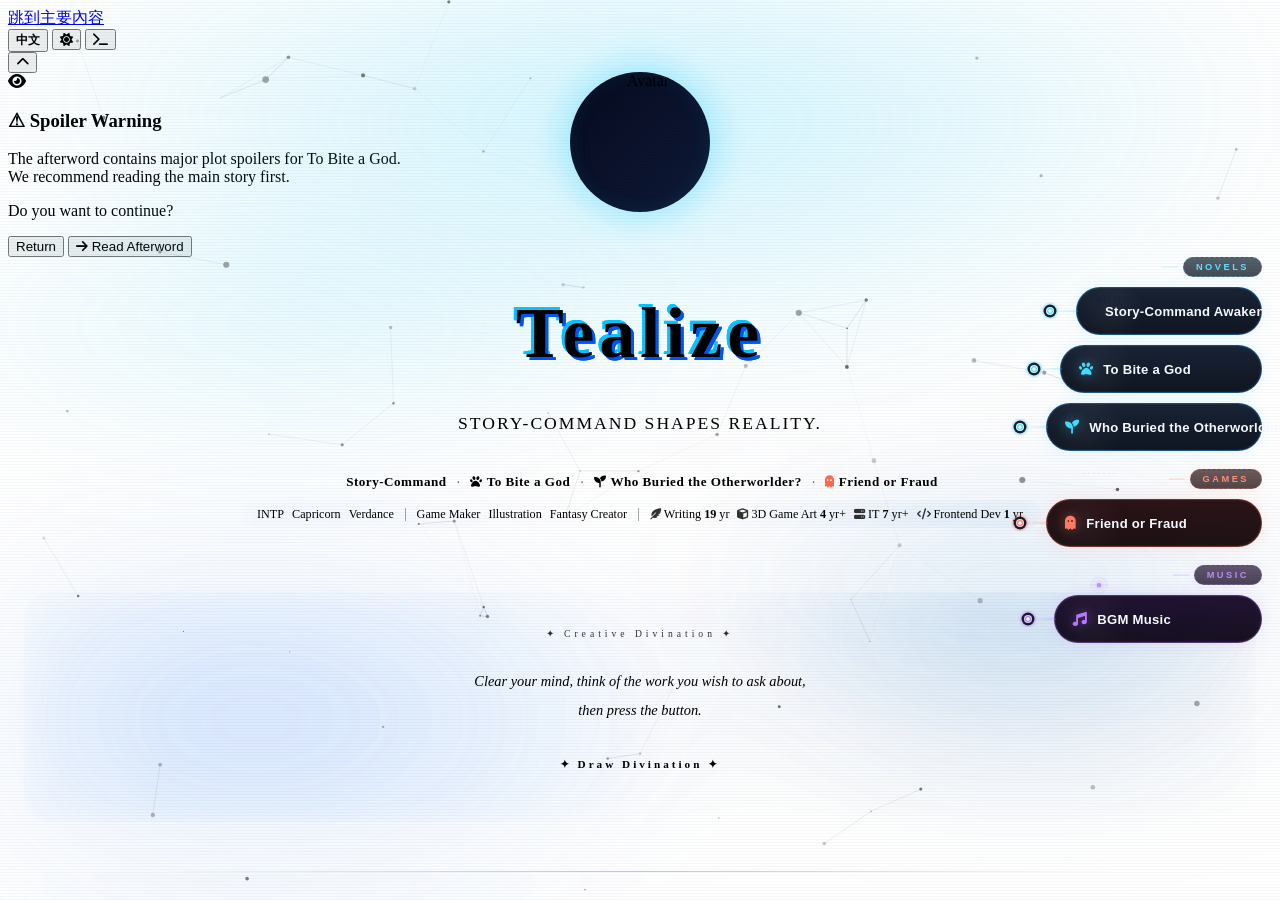
==== commit 5966888e: "Add files via upload" ====
--- a/index.html
+++ b/index.html
@@ -1,1000 +1,575 @@
-<!doctype html>
-<html lang="zh-TW">
-  <head>
-    <meta charset="UTF-8" />
-    <meta name="viewport" content="width=device-width, initial-scale=1.0" />
-    <title>故事另有結局｜你適合穿越進哪個童話？</title>
-    <link rel="preconnect" href="https://fonts.googleapis.com" />
-    <link
-      href="https://fonts.googleapis.com/css2?family=Noto+Serif+TC:wght@400;500;700&display=swap"
-      rel="stylesheet"
-    />
-    <link rel="stylesheet" href="style.css" />
-    <meta
-      name="description"
-      content="測測看你適合穿越進哪個童話，領取專屬定居報告。"
-    />
-    <meta
-      name="keywords"
-      content="耽美,耽美小說,BL,BL小說,暗黑童話BL合本,黑暗童話,心理測驗,黑暗,心測,異世界,成人童話,黑森林測驗2,故事另有結局"
-    />
-    <meta
-      name="author"
-      content="九楠,火登,君羊,兌現藍,吳墨,相對之下,悠然,喵芭渴死姬,葦,蘇朵拉"
-    />
-
-    <meta property="og:type" content="website" />
-    <meta property="og:title" content="故事另有結局｜你適合穿越進哪個童話？" />
-    <meta
-      property="og:description"
-      content="測測看你適合穿越進哪個童話，領取異世界專屬定居報告。"
-    />
-    <meta
-      property="og:url"
-      content="https://tealize-write.github.io/TwistedTales/"
-    />
-    <meta
-      property="og:image"
-      content="https://tealize-write.github.io/TwistedTales/img/og-image.jpg"
-    />
-
-    <meta name="twitter:card" content="summary_large_image" />
-    <meta name="twitter:title" content="故事另有結局｜你適合穿越進哪個童話？" />
-    <meta
-      name="twitter:description"
-      content="測測看你適合穿越進哪個童話，領取異世界專屬定居報告。"
-    />
-    <meta
-      name="twitter:image"
-      content="https://tealize-write.github.io/TwistedTales/img/og-image.jpg"
-    />
-
-    <link
-      href="https://framerusercontent.com/images/gLBDVWoEiGCgerGKWfXdTwXWuRs.png"
-      rel="icon"
-      media="(prefers-color-scheme: light)"
-    />
-    <link
-      href="https://framerusercontent.com/images/H7IAmey174R8HaEyrBHzaN5rnbA.png"
-      rel="icon"
-      media="(prefers-color-scheme: dark)"
-    />
-  </head>
-  <body>
-    <audio
-      id="bgm"
-      src="sonican-enchanted-fantasy-Music_by_Dvir_Silverstone_from_Pixabay.mp3"
-      loop
-      preload="auto"
-      autoplay
-    ></audio>
-
-    <svg width="0" height="0" style="position: absolute" aria-hidden="true">
-      <defs>
-        <symbol id="compass" viewBox="0 0 220 220" overflow="visible">
-          <g>
-            <circle
-              cx="60"
-              cy="160"
-              r="48"
-              fill="none"
-              stroke="currentColor"
-              stroke-width="0.8"
-              stroke-dasharray="2 4"
-            />
-            <circle
-              cx="60"
-              cy="160"
-              r="38"
-              fill="none"
-              stroke="currentColor"
-              stroke-width="2"
-            />
-            <circle
-              cx="60"
-              cy="160"
-              r="30"
-              fill="none"
-              stroke="currentColor"
-              stroke-width="1"
-            />
-            <path
-              d="M45,160 A15,15 0 1,1 75,160 A18,18 0 1,0 45,160"
-              fill="currentColor"
-            />
-          </g>
-
-          <g>
-            <line
-              x1="60"
-              y1="198"
-              x2="60"
-              y2="208"
-              stroke="currentColor"
-              stroke-width="1.2"
-            />
-            <polygon
-              points="60,208 64,214 60,220 56,214"
-              fill="none"
-              stroke="currentColor"
-              stroke-width="1.5"
-            />
-            <circle cx="60" cy="214" r="1.5" fill="currentColor" />
-          </g>
-
-          <g>
-            <polygon points="55,122 65,122 62,116 58,116" fill="currentColor" />
-
-            <line
-              x1="58"
-              y1="116"
-              x2="58"
-              y2="98"
-              stroke="currentColor"
-              stroke-width="1.5"
-            />
-            <line
-              x1="62"
-              y1="116"
-              x2="62"
-              y2="98"
-              stroke="currentColor"
-              stroke-width="1.5"
-            />
-
-            <circle
-              cx="60"
-              cy="82"
-              r="14"
-              fill="none"
-              stroke="currentColor"
-              stroke-width="0.5"
-              stroke-dasharray="2 3"
-            />
-            <path
-              d="M60 68 C61 78, 62 81, 74 82 C62 83, 61 86, 60 96 C59 86, 58 83, 46 82 C58 81, 59 78, 60 68 Z"
-              fill="currentColor"
-            />
-
-            <line
-              x1="58"
-              y1="66"
-              x2="58"
-              y2="40"
-              stroke="currentColor"
-              stroke-width="1.5"
-            />
-            <line
-              x1="62"
-              y1="66"
-              x2="62"
-              y2="40"
-              stroke="currentColor"
-              stroke-width="1.5"
-            />
-
-            <polygon
-              points="60,20 64,30 60,40 56,30"
-              fill="none"
-              stroke="currentColor"
-              stroke-width="1.5"
-            />
-            <circle cx="60" cy="30" r="1.5" fill="currentColor" />
-
-            <line
-              x1="72"
-              y1="122"
-              x2="72"
-              y2="92"
-              stroke="currentColor"
-              stroke-width="1"
-            />
-            <circle cx="72" cy="92" r="1" fill="currentColor" />
-            <line
-              x1="69"
-              y1="114"
-              x2="75"
-              y2="114"
-              stroke="currentColor"
-              stroke-width="1.5"
-            />
-            <line
-              x1="72"
-              y1="111"
-              x2="72"
-              y2="117"
-              stroke="currentColor"
-              stroke-width="1.5"
-            />
-            <polygon points="69,103 75,103 72,108" fill="currentColor" />
-            <polygon points="69,97 75,97 72,102" fill="currentColor" />
-          </g>
-
-          <g>
-            <polygon
-              points="102,160 112,156 122,160 112,164"
-              fill="none"
-              stroke="currentColor"
-              stroke-width="1.5"
-            />
-            <polygon
-              points="106,160 112,158.5 116,160 112,161.5"
-              fill="currentColor"
-            />
-            <line
-              x1="122"
-              y1="158"
-              x2="158"
-              y2="158"
-              stroke="currentColor"
-              stroke-width="1.5"
-            />
-            <line
-              x1="122"
-              y1="162"
-              x2="158"
-              y2="162"
-              stroke="currentColor"
-              stroke-width="1.5"
-            />
-
-            <circle
-              cx="175"
-              cy="160"
-              r="18"
-              fill="none"
-              stroke="currentColor"
-              stroke-width="0.5"
-              stroke-dasharray="2 3"
-            />
-            <path
-              d="M175 142 C176.5 155, 178 158.5, 192 160 C178 161.5, 176.5 165, 175 178 C173.5 165, 172 161.5, 158 160 C172 158.5, 173.5 155, 175 142 Z"
-              fill="currentColor"
-            />
-
-            <line
-              x1="192"
-              y1="158"
-              x2="200"
-              y2="158"
-              stroke="currentColor"
-              stroke-width="1.5"
-            />
-            <line
-              x1="192"
-              y1="162"
-              x2="200"
-              y2="162"
-              stroke="currentColor"
-              stroke-width="1.5"
-            />
-
-            <polygon
-              points="220,160 210,156 200,160 210,164"
-              fill="none"
-              stroke="currentColor"
-              stroke-width="1.5"
-            />
-            <circle cx="210" cy="160" r="1.5" fill="currentColor" />
-
-            <line
-              x1="98"
-              y1="148"
-              x2="148"
-              y2="148"
-              stroke="currentColor"
-              stroke-width="1"
-            />
-            <circle cx="148" cy="148" r="1" fill="currentColor" />
-            <line
-              x1="105"
-              y1="148"
-              x2="111"
-              y2="148"
-              stroke="currentColor"
-              stroke-width="1.5"
-            />
-            <line
-              x1="108"
-              y1="145"
-              x2="108"
-              y2="151"
-              stroke="currentColor"
-              stroke-width="1.5"
-            />
-            <polygon points="132,145 132,151 127,148" fill="currentColor" />
-            <polygon points="126,145 126,151 121,148" fill="currentColor" />
-          </g>
-        </symbol>
-      </defs>
-    </svg>
-
-    <div class="art-layer" aria-hidden="true">
-      <div class="art-bl">
-        <svg viewBox="0 0 220 220"><use href="#compass" /></svg>
+<!DOCTYPE html>
+<html lang="zh-Hant-TW" data-theme="dark" data-mode="visual">
+<head>
+  <meta charset="UTF-8" />
+  <meta name="viewport" content="width=device-width, initial-scale=1.0" />
+  <meta name="color-scheme" content="dark light" />
+  <meta name="theme-color" content="#030510" />
+
+  <!-- ── Primary SEO ── -->
+  <title>兌現藍 Tealize | 奇幻小說・恐怖RPG・原創插畫</title>
+  <meta name="description" content="兌現藍（Tealize）的創作奇想基地。奇幻輕小說《字命覺醒》、異世界輕小說《是誰把穿越者種在土裡》、美女與野獸改編短篇《咬了神一口》，以及台灣本土恐怖RPG遊戲《反轉的真實》。" />
+  <meta name="keywords" content="兌現藍,Tealize,字命覺醒,是誰把穿越者種在土裡,咬了神一口,反轉的真實,奇幻小說,輕小說,BL,ABO,恐怖RPG,台灣創作,原創插畫,KadoKado" />
+  <meta name="author" content="兌現藍 Tealize" />
+  <meta name="robots" content="index, follow" />
+  <meta name="google-site-verification" content="uB_aFApILzTFF7Bp_Yc8fmh0yfOdIci8e6AqQmNUh5c" />
+  <meta http-equiv="Content-Security-Policy" content="default-src 'self'; script-src 'self' 'unsafe-inline'; style-src 'self' 'unsafe-inline' https://fonts.googleapis.com https://cdnjs.cloudflare.com; font-src 'self' https://fonts.gstatic.com https://cdnjs.cloudflare.com; img-src 'self' data: https:; connect-src 'self' https://script.google.com https://script.googleusercontent.com https://ipapi.co; frame-ancestors 'none';" />
+  <meta http-equiv="Referrer-Policy" content="strict-origin-when-cross-origin" />
+  <meta http-equiv="X-Content-Type-Options" content="nosniff" />
+  <link rel="canonical" href="https://tealize-write.github.io/" />
+
+  <!-- ── Open Graph ── -->
+  <meta property="og:type" content="website" />
+  <meta property="og:url" content="https://tealize-write.github.io/" />
+  <meta property="og:title" content="兌現藍 Tealize | 奇幻小說・恐怖RPG・原創插畫" />
+  <meta property="og:description" content="奇幻小說《字命覺醒》、異世界小說《是誰把穿越者種在土裡》、短篇《咬了神一口》，台灣恐怖RPG《反轉的真實》。兌現藍的創作奇想基地。" />
+  <meta property="og:image" content="https://tealize-write.github.io/img/avatar_white.jpg" />
+  <meta property="og:image:width" content="512" />
+  <meta property="og:image:height" content="512" />
+  <meta property="og:locale" content="zh_TW" />
+  <meta property="og:locale:alternate" content="en_US" />
+  <meta property="og:site_name" content="兌現藍 Tealize" />
+
+  <!-- ── Twitter / X Card ── -->
+  <meta name="twitter:card" content="summary_large_image" />
+  <meta name="twitter:title" content="兌現藍 Tealize | 奇幻小說・恐怖RPG" />
+  <meta name="twitter:description" content="奇幻小說《字命覺醒》・《是誰把穿越者種在土裡》・《咬了神一口》，台灣恐怖RPG《反轉的真實》。" />
+  <meta name="twitter:image" content="https://tealize-write.github.io/img/avatar_white.jpg" />
+
+  <!-- ── JSON-LD ── -->
+  <script type="application/ld+json">
+  {
+    "@context": "https://schema.org",
+    "@type": "ProfilePage",
+    "name": "兌現藍 Tealize — 奇想基地",
+    "url": "https://tealize-write.github.io/",
+    "description": "兌現藍的創作奇想基地，包含奇幻小說、短篇小說、恐怖RPG遊戲與原創插畫。",
+    "mainEntity": {
+      "@type": "Person",
+      "name": "兌現藍",
+      "alternateName": "Tealize",
+      "description": "台灣奇幻輕小說作者、遊戲製作人、插畫家。",
+      "url": "https://tealize-write.github.io/",
+      "sameAs": ["https://www.kadokado.com.tw/author/2167","https://tealize-write.github.io/story-command-academy/"],
+      "knowsAbout": ["奇幻小說","輕小說","RPG遊戲製作","原創插畫"],
+      "workExample": [
+        {"@type":"Book","name":"字命覺醒 VOL.1","url":"https://www.kadokado.com.tw/book/1425","genre":"奇幻","inLanguage":"zh-TW"},
+        {"@type":"Book","name":"字命覺醒 VOL.2","url":"https://www.kadokado.com.tw/book/42308","genre":"奇幻","inLanguage":"zh-TW"},
+        {"@type":"Book","name":"是誰把穿越者種在土裡","url":"https://www.kadokado.com.tw/book/60627","genre":"異世界 / ABO","inLanguage":"zh-TW"},
+        {"@type":"CreativeWork","name":"咬了神一口","description":"改編自美女與野獸的奇幻短篇小說","genre":"奇幻短篇","inLanguage":"zh-TW"},
+        {"@type":"VideoGame","name":"反轉的真實 Friend or Fraud","url":"https://responselessaircra.wixsite.com/x-destroyer","genre":"恐怖RPG","inLanguage":"zh-TW"}
+      ]
+    }
+  }
+  </script>
+
+  <!-- PWA -->
+  <link rel="manifest" href="manifest.json" />
+  <link rel="apple-touch-icon" href="img/avatar_white.jpg" />
+
+  <!-- Fonts & Icons -->
+  <link rel="preconnect" href="https://fonts.googleapis.com" />
+  <link rel="preconnect" href="https://fonts.gstatic.com" crossorigin />
+  <link href="https://fonts.googleapis.com/css2?family=Orbitron:wght@500;700;900&family=Noto+Sans+TC:wght@300;400;700&family=JetBrains+Mono:wght@400;700;800&display=swap" rel="stylesheet" />
+  <link rel="stylesheet" href="https://cdnjs.cloudflare.com/ajax/libs/font-awesome/6.4.0/css/all.min.css" />
+
+  <!-- Theme Flash Prevention -->
+  <script>
+    (function(){try{
+      const t=localStorage.getItem("tealize.theme"),m=localStorage.getItem("tealize.mode");
+      if(t)document.documentElement.setAttribute("data-theme",t);
+      if(m)document.documentElement.setAttribute("data-mode",m);
+    }catch(e){}})();
+  </script>
+
+  <!-- ── CSS ── -->
+  <link rel="stylesheet" href="css/variables.css" />
+  <link rel="stylesheet" href="css/base.css" />
+  <link rel="stylesheet" href="css/nav.css" />
+  <link rel="stylesheet" href="css/controls.css" />
+  <link rel="stylesheet" href="css/visual-mode.css" />
+  <link rel="stylesheet" href="css/lag-section.css" />
+  <link rel="stylesheet" href="css/code-mode.css" />
+  <link rel="stylesheet" href="css/light-overrides.css" />
+  <link rel="stylesheet" href="css/music-section.css" />
+  <link rel="stylesheet" href="css/responsive.css" />
+</head>
+
+<body>
+  <a href="#main-content" class="skip-to-main">跳到主要內容</a>
+  <div class="cursor-dot" aria-hidden="true"></div>
+  <div class="cursor-outline" aria-hidden="true"></div>
+
+  <!-- ── Header controls ── -->
+  <div class="control-panel" role="toolbar" aria-label="頁面控制">
+    <button class="control-btn" id="langBtn" title="Switch Language / 切換語言" aria-label="Switch Language">
+      <span style="font-size:0.75rem;font-family:'Orbitron';font-weight:700;position:relative;z-index:1;" id="langBtnLabel">EN</span>
+    </button>
+    <button class="control-btn" id="themeBtn" title="切換日夜模式" aria-label="切換日夜模式"><i class="fa-solid fa-sun"></i></button>
+    <button class="control-btn" id="modeBtn" title="切換視覺/程式介面" aria-label="切換視覺/程式介面"><i class="fa-solid fa-terminal"></i></button>
+  </div>
+
+  <button id="backToTop" class="back-to-top" aria-label="回到頂端">
+    <i class="fa-solid fa-chevron-up"></i>
+  </button>
+
+  <!-- ═══════════ VISUAL MODE ═══════════ -->
+  <div id="visual-mode" class="view-mode">
+    <div class="scan-lines" aria-hidden="true"></div>
+    <div class="bg-glow" aria-hidden="true"></div>
+    <canvas id="particlesCanvas" aria-hidden="true"></canvas>
+
+    <!-- 右側懸浮藤蔓導航 -->
+    <nav class="side-nav" id="sideNav" aria-label="快速導航">
+      <svg class="side-vine-svg" id="sideVineSvg" aria-hidden="true"
+           viewBox="0 0 80 420" preserveAspectRatio="xMidYMid meet"></svg>
+      <button class="side-nav-toggle" id="sideNavToggle" aria-label="展開導航" aria-expanded="false">
+        <i class="fa-solid fa-chevron-down" id="sideNavToggleIcon"></i>
+      </button>
+      <div class="side-bubbles" id="sideBubbles">
+        <span class="side-cat-label cat-novel" data-i18n="cat-novel-short">NOVELS</span>
+        <a href="#section-sc"    class="side-bubble bubble-novel bubble-sc"         data-section="section-sc"><i class="fa-solid fa-book-sparkles"></i><span data-i18n="nav-sc">字命覺醒</span></a>
+        <a href="#section-lag"   class="side-bubble bubble-novel bubble-lag"        data-section="section-lag"><i class="fa-solid fa-paw"></i><span data-i18n="nav-lag">咬了神一口</span></a>
+        <a href="#section-soil"  class="side-bubble bubble-novel bubble-soil"       data-section="section-soil"><i class="fa-solid fa-seedling"></i><span data-i18n="nav-soil">穿越者種土裡</span></a>
+        <span class="side-cat-label cat-game" data-i18n="cat-game-short">GAMES</span>
+        <a href="#section-game"  class="side-bubble bubble-game bubble-game-main"   data-section="section-game"><i class="fa-solid fa-ghost"></i><span data-i18n="nav-game">反轉的真實</span></a>
+        <span class="side-cat-label cat-music" data-i18n="cat-music-short">MUSIC</span>
+        <a href="#section-music" class="side-bubble bubble-music bubble-music-main" data-section="section-music"><i class="fa-solid fa-music"></i><span data-i18n="nav-music">音樂創作</span></a>
       </div>
-      <div class="art-tr">
-        <svg viewBox="0 0 220 220">
-          <use href="#compass" transform="translate(220,220) scale(-1,-1)" />
-        </svg>
+    </nav>
+
+    <main id="main-content" class="container-visual">
+
+      <!-- Hero -->
+      <header class="hero">
+        <div class="avatar-visual" aria-label="Avatar">
+          <div class="avatar-ring" aria-hidden="true"></div>
+          <img id="avatar-img" src="img/avatar_white.jpg" alt="Avatar">
+        </div>
+        <h1 class="glitch-name" data-text="兌現藍" data-i18n="hero-name">兌現藍</h1>
+        <p class="hero-sub">STORY-COMMAND SHAPES REALITY.</p>
+
+        <!-- ── 精簡導航 ── -->
+        <div class="hero-quicknav">
+          <a href="#section-sc"   class="hero-qlink" data-i18n="qnav-sc"><i class="fa-solid fa-book-sparkles"></i> 字命覺醒</a>
+          <span class="hero-qdot">·</span>
+          <a href="#section-lag"  class="hero-qlink" data-i18n="qnav-lag"><i class="fa-solid fa-paw"></i> 咬了神一口</a>
+          <span class="hero-qdot">·</span>
+          <a href="#section-soil" class="hero-qlink" data-i18n="qnav-soil"><i class="fa-solid fa-seedling"></i> 穿越者種土裡</a>
+          <span class="hero-qdot">·</span>
+          <a href="#section-game" class="hero-qlink" data-i18n="qnav-game"><i class="fa-solid fa-ghost" style="color:#ff6b4a"></i> 反轉的真實</a>
+        </div>
+
+        <!-- ── 個人標籤 + 資歷整合一行 ── -->
+        <div class="hero-meta">
+          <span class="hero-meta-tag">INTP</span>
+          <span class="hero-meta-tag" data-i18n="tag-capricorn">魔羯座</span>
+          <span class="hero-meta-tag" data-i18n="tag-school">綠躍</span>
+          <span class="hero-meta-sep">|</span>
+          <span class="hero-meta-tag" data-i18n="tag-gamemaker">遊戲 Maker</span>
+          <span class="hero-meta-tag" data-i18n="tag-art">繪圖</span>
+          <span class="hero-meta-tag" data-i18n="tag-creator">奇幻創作者</span>
+          <span class="hero-meta-sep">|</span>
+          <span class="hero-meta-career">
+            <i class="fa-solid fa-feather-pointed"></i>
+            <span data-i18n="career-writing-label">筆齡</span> <span class="career-years" id="career-writing"></span> <span data-i18n="career-yr">年</span>
+          </span>
+          <span class="hero-meta-career">
+            <i class="fa-solid fa-cube"></i> <span data-i18n="career-3d-label">3D遊戲場景美術</span> <span class="career-years">4</span> <span data-i18n="career-yr-plus">年+</span>
+          </span>
+          <span class="hero-meta-career">
+            <i class="fa-solid fa-server"></i>
+            IT <span class="career-years" id="career-mis"></span> <span data-i18n="career-yr-plus">年+</span>
+          </span>
+          <span class="hero-meta-career">
+            <i class="fa-solid fa-code"></i>
+            <span data-i18n="career-fe">前端工程師</span> <span class="career-years" id="career-penana"></span> <span data-i18n="career-yr">年</span>
+          </span>
+        </div>
+
+      </header>
+
+      <!-- ===== 本次占卜 ===== -->
+      <div class="divination-panel" id="divinationPanel" aria-label="本次創作占卜">
+        <span class="divination-eyebrow" data-i18n="divination-eyebrow">✦ 創作卦象 ✦</span>
+        <div class="divination-intro" id="divIntro">
+          <p class="divination-intro-text" data-i18n="divination-intro">沉澱心靈，仔細想著你想詢問的作品，再按下按鈕。</p>
+          <button class="divination-btn" id="divBtn" data-i18n="divination-btn">✦ 抽取卦象 ✦</button>
+        </div>
+        <div class="divination-medit" id="divMedit" style="display:none" aria-hidden="true">
+          <div class="medit-orb">
+            <span class="medit-ring"></span>
+            <span class="medit-ring"></span>
+            <span class="medit-ring"></span>
+            <span class="medit-core"></span>
+          </div>
+        </div>
+        <div class="divination-body" id="divBody" style="display:none">
+          <div class="divination-symbol" id="divSymbol">🌱</div>
+          <div class="divination-luck" id="divLuck"></div>
+          <div class="divination-sep"></div>
+          <div class="divination-name" id="divName"></div>
+          <p class="divination-text" id="divText"></p>
+          <button class="divination-retry" id="divRetry" data-i18n="divination-retry">↺ 再次詢問</button>
+        </div>
+      </div>
+
+      <!-- ═══════════════════════════════════════════
+           視覺模式區塊模板（Visual Section Template）
+           每個 section 結構：
+           ┌─ section.glass-panel #section-{id}
+           │  ├─ h2.section-title          ← 區塊標題
+           │  ├─ .section-quote            ← 引言（可省略）
+           │  ├─ .section-sys              ← 系統提示（可省略）
+           │  ├─ .section-body             ← 主體
+           │  │   ├─ .section-cover        ← 封面圖（可省略）
+           │  │   └─ .section-info         ← 文字區
+           │  │       ├─ .section-title2   ← 作品標題
+           │  │       ├─ .section-sub      ← 副標題
+           │  │       ├─ .section-desc     ← 描述
+           │  │       └─ .section-actions  ← 按鈕列
+           │  ├─ .section-media            ← 圖片格（可省略）
+           │  └─ .section-extra            ← 附加區塊（可省略）
+           ════════════════════════════════════════════ -->
+
+      <!-- ===== 字命覺醒 ===== -->
+      <section class="glass-panel" id="section-sc">
+        <div class="section-header">
+          <h2 class="section-title">
+            <i class="fa-solid fa-book-sparkles"></i>
+            <span data-i18n="sc-title">NOVEL: 字命覺醒</span>
+          </h2>
+          <span class="section-badge badge-novel">NOVEL</span>
+        </div>
+        <div class="section-quote" data-i18n="sc-quote">「因為是文閉所以會贏。」「冠軍是我們的，你們加油吧。」</div>
+        <p class="section-sys" data-i18n="sc-sys">[系統提示] 偵測到高濃度迷因與校園奇幻反應，創作即魔法。</p>
+
+        <div class="section-media">
+          <a href="https://www.kadokado.com.tw/book/1425" target="_blank" rel="noopener noreferrer" class="link-card">
+            <div class="img-wrap" style="aspect-ratio:2/3;"><img src="img/Story_Command1.jpg" alt="字命覺醒 VOL.1" loading="lazy" /><div class="overlay" aria-hidden="true"><i class="fa-solid fa-book-open"></i><span data-i18n="sc-vol1">VOL.1 小心字穢</span></div></div>
+            <div class="book-label" data-i18n="sc-vol1">VOL.1 小心字穢</div>
+          </a>
+          <a href="https://www.kadokado.com.tw/book/42308" target="_blank" rel="noopener noreferrer" class="link-card">
+            <div class="img-wrap" style="aspect-ratio:2/3;"><img src="img/Story_Command2.jpg" alt="字命覺醒 VOL.2" loading="lazy" /><div class="overlay" aria-hidden="true"><i class="fa-solid fa-book-open"></i><span data-i18n="sc-vol2">VOL.2 字者互毆</span></div></div>
+            <div class="book-label" data-i18n="sc-vol2">VOL.2 字者互毆</div>
+          </a>
+          <a href="https://www.kadokado.com.tw/book/65322" target="_blank" rel="noopener noreferrer" class="link-card">
+            <div class="img-wrap" style="aspect-ratio:2/3;"><img src="img/Story_Command0_Station_Underground_City_Rules.jpg" alt="地下城守則" loading="lazy" /><div class="overlay" aria-hidden="true"><i class="fa-solid fa-scroll"></i><span data-i18n="sc-side">序曲：北車地下城守則</span></div></div>
+            <div class="book-label" data-i18n="sc-side">序曲：北車地下城守則</div>
+          </a>
+        </div>
+
+        <div class="section-extra">
+          <h3 class="section-extra__title" data-i18n="sc-quiz-title">🧪 創作者屬性鑑定 (心理測驗)</h3>
+          <div class="section-actions">
+            <a href="https://tealize-write.github.io/story-command-academy/" target="_blank" rel="noopener noreferrer" class="cta-btn cta-btn--featured" data-i18n="sc-quiz-btn">開始測驗 <i class="fa-solid fa-wand-magic-sparkles"></i></a>
+          </div>
+        </div>
+      </section>
+
+      <!-- ===== 咬了神一口 ===== -->
+      <section class="glass-panel" id="section-lag">
+        <div class="section-header">
+          <h2 class="section-title">
+            <i class="fa-solid fa-paw"></i>
+            <span data-i18n="lag-title">NOVEL: 《咬了神一口》</span>
+          </h2>
+          <span class="section-badge badge-novel">NOVEL</span>
+        </div>
+        <div class="section-quote" data-i18n="lag-quote">「改編自美女與野獸。如果美人成為嚴守文明價值的屋主，野獸反而是誤闖莊園破壞文明的獅子，會變成怎樣的交鋒？」</div>
+
+        <div class="section-body section-body--cover">
+          <div class="section-cover">
+            <a href="https://early-marketplaces-521584.framer.app/" target="_blank" rel="noopener noreferrer" class="link-card">
+              <div class="img-wrap" style="aspect-ratio:1000/1343;">
+                <img src="img/leonAndGod.jpg" alt="黎昂與神 — 咬了神一口插圖" loading="lazy" />
+                <div class="overlay" aria-hidden="true"><i class="fa-solid fa-paw"></i><span>前往官網</span></div>
+              </div>
+            </a>
+          </div>
+          <div class="section-info">
+            <h3 class="section-booktitle" data-i18n="lag-booktitle">咬了神一口</h3>
+            <p class="section-subtitle" data-i18n="lag-subtitle">A Bite of God &nbsp;·&nbsp; Beauty &amp; the Beast retelling</p>
+            <p class="section-desc" data-i18n="lag-desc">山上有座奇怪的莊園。<br>摘花要付出代價，說謊會被壓在地上。<br>黎昂拒絕服從規則，他只想帶弟弟回家。<br>於是，他狠狠地咬了神一口。<br>或許還不只一口。</p>
+            <div class="section-actions">
+			            <a href="https://store.line.me/stickershop/product/33376988" target="_blank" rel="noopener noreferrer" class="cta-btn cta-btn--line" data-i18n="lag-line-buy">
+              <i class="fa-brands fa-line"></i> 黑森林LINE貼圖
+            </a>
+              <a href="https://early-marketplaces-521584.framer.app/" target="_blank" rel="noopener noreferrer" class="cta-btn cta-btn--featured" data-i18n="lag-purchase">
+                <i class="fa-solid fa-globe"></i> 前往官網
+              </a>
+              <button class="cta-btn cta-btn--featured" id="lagAfterwordBtn" data-i18n="lag-afterword-vote">
+                <i class="fa-solid fa-scroll"></i> 閱讀後記 &amp; 攻受投票
+              </button>
+            </div>
+          </div>
+        </div>
+
+        <!-- ── 攻受長條圖 ── -->
+        <div class="vote-bar-panel" style="margin-top:1.8rem;">
+          <div class="vote-bar-title" data-i18n="vote-title">📊 讀者支持陣營</div>
+          <div class="vote-bar-row">
+            <span class="vote-bar-label" data-i18n="vote-deer">神攻 × 獅受</span>
+            <div class="vote-bar-track"><div class="vote-bar-fill vote-bar--deer" id="bar-deer"></div></div>
+            <span class="vote-bar-pct" id="pct-deer">—</span>
+          </div>
+          <div class="vote-bar-row">
+            <span class="vote-bar-label" data-i18n="vote-lion">獅攻 × 神受</span>
+            <div class="vote-bar-track"><div class="vote-bar-fill vote-bar--lion" id="bar-lion"></div></div>
+            <span class="vote-bar-pct" id="pct-lion">—</span>
+          </div>
+          <div class="vote-bar-row">
+            <span class="vote-bar-label" data-i18n="vote-switch">輪流互攻</span>
+            <div class="vote-bar-track"><div class="vote-bar-fill vote-bar--switch" id="bar-switch"></div></div>
+            <span class="vote-bar-pct" id="pct-switch">—</span>
+          </div>
+        </div>
+
+        <div class="section-extra">
+          <h3 class="section-extra__title" data-i18n="lag-quiz-title">🌿 黑暗特質 BL 心理測驗</h3>
+          <div class="section-actions">
+            <a href="https://tealize-write.github.io/DarkBLstory/" target="_blank" rel="noopener noreferrer" class="cta-btn cta-btn--featured" data-i18n="lag-quiz-btn">測測你的黑暗特質 <i class="fa-solid fa-arrow-right"></i></a>
+          </div>
+        </div>
+      </section>
+
+      <!-- ===== 穿越者種在土裡 ===== -->
+      <section class="glass-panel" id="section-soil">
+        <div class="section-header">
+          <h2 class="section-title">
+            <i class="fa-solid fa-seedling"></i>
+            <span data-i18n="soil-title">NOVEL：REVISING (修文施工中)</span>
+          </h2>
+          <span class="section-badge badge-novel">NOVEL</span>
+        </div>
+
+        <div class="section-body section-body--cover">
+          <div class="section-cover">
+            <a href="https://www.kadokado.com.tw/book/60627" target="_blank" rel="noopener noreferrer" class="link-card">
+              <div class="img-wrap" style="aspect-ratio:2/3;">
+                <img src="img/Crossing_the_Soil.jpg" alt="是誰把穿越者種在土裡" loading="lazy" />
+                <div class="overlay" aria-hidden="true"><i class="fa-solid fa-book-open"></i><span data-i18n="soil-read">點擊閱讀</span></div>
+              </div>
+            </a>
+          </div>
+          <div class="section-info">
+            <h3 class="section-booktitle" data-i18n="soil-booktitle">是誰把穿越者種在土裡</h3>
+            <p class="section-sys" data-i18n="soil-sys">[系統提示] ABO 及 恐龍 注意！</p>
+            <div class="section-quote" data-i18n="soil-quote">「17歲的蘇海躍跳樓自殺，卻在陌生山林的泥土裡被怪人挖了出來，劈頭被告知自己是他殺的，怪人還錄影到了兇手？」</div>
+            <p class="section-desc" data-i18n="soil-desc">一個人類分為 ABO、有幽靈又有恐龍的瘋狂世界。蘇海躍在這個怪異卻溫暖的新世界，遇見了蒼白如鬼的 Alpha 陸翎邑，同時新聞上報導著蘇海躍失蹤案，這究竟是怎麼回事？</p>
+            <div class="section-actions">
+              <a href="https://www.kadokado.com.tw/book/60627" target="_blank" rel="noopener noreferrer" class="cta-btn cta-btn--featured" data-i18n="soil-link"><i class="fa-solid fa-arrow-right"></i> 前往 KadoKado</a>
+            </div>
+          </div>
+        </div>
+      </section>
+
+      <!-- ===== 反轉的真實 ===== -->
+      <section class="glass-panel" id="section-game">
+        <div class="section-header">
+          <h2 class="section-title">
+            <i class="fa-solid fa-gamepad"></i>
+            <span data-i18n="game-title">GAME: 恐怖民俗RPG遊戲</span>
+          </h2>
+          <span class="section-badge badge-game">GAME</span>
+        </div>
+        <div class="section-quote" data-i18n="game-warn"><i class="fa-solid fa-triangle-exclamation"></i> 【系統警告】包含大量紅色顏料與精神污染（開玩笑的，但也許不是）。</div>
+
+        <div class="section-info" style="margin-bottom:1.5rem;">
+          <h3 class="section-booktitle" data-i18n="game-booktitle">反轉的真實 Friend or Fraud</h3>
+          <div class="section-actions" style="margin-top:1rem;">
+            <a href="https://responselessaircra.wixsite.com/x-destroyer" target="_blank" rel="noopener noreferrer" class="cta-btn cta-btn--featured" data-i18n="game-web"><i class="fa-solid fa-globe"></i> 遊戲官網</a>
+            <a href="https://forum.gamer.com.tw/C.php?bsn=4918&snA=28697" target="_blank" rel="noopener noreferrer" class="cta-btn cta-btn--featured" data-i18n="game-forum"><i class="fa-solid fa-comments"></i> 巴哈姆特</a>
+          </div>
+        </div>
+
+        <div class="section-media section-media--wide">
+          <a href="https://responselessaircra.wixsite.com/x-destroyer" target="_blank" rel="noopener noreferrer" class="link-card">
+            <div class="img-wrap" style="aspect-ratio:16/9;"><img src="img/Friend_or_Fraud1.jpg" alt="反轉的真實 PART 1" loading="lazy" /><div class="overlay" aria-hidden="true"><i class="fa-solid fa-train"></i><span>PLAY PART 1</span></div></div>
+            <div class="book-label" data-i18n="game-part1">PART 1: 井</div>
+          </a>
+          <a href="https://responselessaircra.wixsite.com/x-destroyer" target="_blank" rel="noopener noreferrer" class="link-card">
+            <div class="img-wrap" style="aspect-ratio:16/9;"><img src="img/Friend_or_Fraud2.jpg" alt="反轉的真實 PART 2" loading="lazy" /><div class="overlay" aria-hidden="true"><i class="fa-solid fa-train"></i><span>PLAY PART 2</span></div></div>
+            <div class="book-label" data-i18n="game-part2">PART 2: 繩子</div>
+          </a>
+        </div>
+      </section>
+
+      <!-- ===== 音樂 ===== -->
+      <section class="glass-panel" id="section-music">
+        <div class="section-header">
+          <h2 class="section-title">
+            <i class="fa-solid fa-music"></i>
+            <span data-i18n="music-title">MUSIC: 配樂創作</span>
+          </h2>
+          <span class="section-badge badge-music">MUSIC</span>
+        </div>
+        <p class="section-sys" data-i18n="music-sys">[系統提示] 點擊封面即可試聽，再次點擊暫停。一次只播一首。</p>
+
+        <div class="music-grid" id="musicGrid" aria-label="音樂列表">
+          <!-- 由 music.js 動態渲染 -->
+        </div>
+      </section>
+
+      <footer class="footer-visual">
+        &copy; 2026 Tealize. All rights reserved.<br>
+        <span id="visitorCountDisplay" style="display:inline-block;margin-top:10px;font-family:'Orbitron','Noto Sans TC',sans-serif;font-size:0.85rem;color:var(--accent-color);opacity:0.8;letter-spacing:1px;">
+          <i class="fa-solid fa-eye"></i> <span data-i18n="visitor-before">你是第</span> <span id="visitorNumber" style="font-weight:bold;font-size:1rem;color:var(--text-main);">...</span> <span data-i18n="visitor-after">位拜訪者</span>
+        </span>
+      </footer>
+    </main>
+  </div>
+
+  <!-- ═══════════ CODE MODE ═══════════ -->
+  <!--
+    終端機模式區塊模板（Code Section Template）
+    每個 .code-project 結構：
+    ┌─ div.code-project[data-color="green|red|blue"]
+    │  ├─ h2.code-h2           ← >>> Projects / [TYPE] 《名稱》
+    │  ├─ p.code-desc          ← 一句話描述
+    │  ├─ div.code-block-styled ← 程式碼區塊
+    │  ├─ p.code-meta          ← 補充說明（可省略）
+    │  └─ div.code-links       ← 連結按鈕群
+    │      └─ a.code-link[.code-link-red] ← 按鈕
+    └─ (可加 div.code-submodule 作為子模組)
+  -->
+  <div id="code-mode" class="view-mode hidden">
+    <div class="container-code">
+      <header class="terminal-header">
+        <div class="cmd-line glow-text">user@tealize:~$ init_sequence --full</div>
+        <h1 class="code-h1 typing-cursor" id="code-title"></h1>
+        <div id="code-bio" style="color:#888;margin-bottom:1.5rem;opacity:0;transition:opacity 0.5s var(--ease-smooth);">[奇幻創作者] [遊戲Maker] [INTP] [魔羯座] [綠躍]</div>
+        <div class="code-block-styled" id="code-intro" style="opacity:0;transition:opacity 0.5s var(--ease-smooth) 0.2s;">
+          <span class="kwd">class</span> <span class="func">Creator</span>(Reptile):<br/>
+          &nbsp;&nbsp;<span class="kwd">def</span> <span class="func">__init__</span>(self):<br/>
+          &nbsp;&nbsp;&nbsp;&nbsp;self.status = <span class="str">"被創作拖著走"</span><br/>
+          &nbsp;&nbsp;&nbsp;&nbsp;self.skills = [<span class="str">"Python"</span>, <span class="str">"Writing"</span>, <span class="str">"RPG Game"</span>]<br/>
+          &nbsp;&nbsp;&nbsp;&nbsp;<span class="comment"># 文字是 code，傳說是 function，一起來 Run 這個世界。</span>
+        </div>
+      </header>
+
+      <div class="code-content" style="opacity:0;transition:opacity 1s var(--ease-smooth) 0.5s;">
+
+        <!-- ===== 字命覺醒 ===== -->
+        <div class="code-project">
+          <h2 class="code-h2">&gt;&gt;&gt; Projects / [NOVEL] 《字命覺醒》</h2>
+          <p class="code-desc">無論是創作、迷因、傳說都能產生魔法的校園奇幻作品。</p>
+          <div class="code-block-styled">
+            <span class="kwd">import</span> <span class="str">magic</span> <span class="kwd">as</span> <span class="str">mg</span><br/>
+            <span class="kwd">from</span> <span class="str">world</span> <span class="kwd">import</span> <span class="str">meme, legend</span><br/><br/>
+            <span class="kwd">def</span> <span class="func">cast_spell</span>(text):<br/>
+            &nbsp;&nbsp;<span class="comment">"""將文字轉化為現實干涉力"""</span><br/>
+            &nbsp;&nbsp;<span class="kwd">return</span> <span class="str">mg.execute(text)</span><br/><br/>
+            <span class="comment"># 最新進度：第二集已生成</span>
+          </div>
+          <p class="code-meta">特色：創作魔法的設定看起來就像呼叫 function？沒錯，因為我喜歡 Python。<br>想看迷因、傳說、推理大亂鬥，請參閱本專案。</p>
+          <div class="code-links">
+            <a href="https://www.kadokado.com.tw/book/1425" target="_blank" rel="noopener noreferrer" class="code-link">Read_Vol.1</a>
+            <a href="https://www.kadokado.com.tw/book/42308" target="_blank" rel="noopener noreferrer" class="code-link">Read_Vol.2</a>
+            <a href="https://www.kadokado.com.tw/book/65322" target="_blank" rel="noopener noreferrer" class="code-link">Read_Extra</a>
+          </div>
+          <!-- 子模組 -->
+          <div class="code-submodule">
+            <h3 class="code-submodule__title">&gt;&gt; Sub-Module: 創作者特質測驗</h3>
+            <div class="code-block-styled">
+              <span class="kwd">if</span> user.is_creator:<br>
+              &nbsp;&nbsp;<span class="func">run_diagnostics</span>(user.mind)<br>
+              <span class="comment"># 鑑定你的創作屬性→</span>
+            </div>
+            <div class="code-links">
+              <a href="https://tealize-write.github.io/story-command-academy/" target="_blank" rel="noopener noreferrer" class="code-link">Start.exe</a>
+            </div>
+          </div>
+        </div>
+
+        <!-- ===== 咬了神一口 ===== -->
+        <div class="code-project">
+          <h2 class="code-h2">&gt;&gt;&gt; Projects / [NOVEL] 《咬了神一口》</h2>
+          <p class="code-desc">改編自美女與野獸。獅子黎昂想把弟弟帶回來，神的莊園卻讓他身陷囹圄。</p>
+          <div class="code-block-styled">
+            <span class="kwd">class</span> <span class="func">Leon</span>(Lion):<br>
+            &nbsp;&nbsp;<span class="kwd">def</span> <span class="func">__init__</span>(self):<br>
+            &nbsp;&nbsp;&nbsp;&nbsp;self.goal = <span class="str">"Bring Brother Home"</span><br>
+            &nbsp;&nbsp;&nbsp;&nbsp;self.rule_compliance = <span class="str">False</span><br><br>
+            &nbsp;&nbsp;<span class="kwd">def</span> <span class="func">interact</span>(self, god):<br>
+            &nbsp;&nbsp;&nbsp;&nbsp;<span class="comment"># He bit God. Probably more than once.</span><br>
+            &nbsp;&nbsp;&nbsp;&nbsp;<span class="kwd">return</span> <span class="func">bite</span>(god, repeat=<span class="kwd">True</span>)
+          </div>
+          <p class="code-meta">Beauty &amp; the Beast retelling · 官網已開放</p>
+          <div class="code-links">
+            <a href="https://early-marketplaces-521584.framer.app/" target="_blank" rel="noopener noreferrer" class="code-link">Official_Site()</a>
+          </div>
+        </div>
+
+        <!-- ===== 穿越者種在土裡 ===== -->
+        <div class="code-project">
+          <h2 class="code-h2">&gt;&gt;&gt; Projects / [NOVEL] 《是誰把穿越者種在土裡》</h2>
+          <p class="code-desc">17歲的蘇海躍選擇結束生命，卻在陌生山林的泥土裡被挖了出來。</p>
+          <div class="code-block-styled">
+            <span class="kwd">class</span> <span class="func">Isekai_Protagonist</span>:<br>
+            &nbsp;&nbsp;<span class="kwd">def</span> <span class="func">__init__</span>(self):<br>
+            &nbsp;&nbsp;&nbsp;&nbsp;self.origin = <span class="str">"Suicide"</span><br>
+            &nbsp;&nbsp;&nbsp;&nbsp;self.location = <span class="str">"Soil"</span><br>
+            &nbsp;&nbsp;&nbsp;&nbsp;self.status = <span class="str">"Confused"</span><br><br>
+            <span class="comment"># Environment Settings:</span><br>
+            <span class="str">Environment_Config</span> = {<br>
+            &nbsp;&nbsp;<span class="str">"Alpha"</span>: <span class="kwd">True</span>,<br>
+            &nbsp;&nbsp;<span class="str">"Ghost"</span>: <span class="str">"Attached_to_Pheromones"</span>,<br>
+            &nbsp;&nbsp;<span class="str">"Dinosaur"</span>: <span class="str">"Walking_on_Street"</span><br>
+            }
+          </div>
+          <p class="code-meta">REVISING — 修文施工中</p>
+          <div class="code-links">
+            <a href="https://www.kadokado.com.tw/book/60627" target="_blank" rel="noopener noreferrer" class="code-link">Read_Book()</a>
+          </div>
+        </div>
+
+        <!-- ===== 反轉的真實 ===== -->
+        <div class="code-project code-project--red">
+          <h2 class="code-h2 code-h2--red">&gt;&gt;&gt; Projects / [GAME] 《反轉的真實》</h2>
+          <p class="code-desc">台灣本土恐怖 RPG 系列</p>
+          <p class="code-meta code-meta--red">⚠️ 警告：包含大量紅色顏料與精神污染（開玩笑的，但也許不是）。</p>
+          <div class="code-block-styled" style="border-left-color:#ff3333;box-shadow:inset 0 0 20px #300;">
+            <span class="comment"># SYSTEM WARNING: SANITY LEVEL CRITICAL</span><br>
+            <span class="kwd">try</span>:<br>
+            &nbsp;&nbsp;<span class="func">enter_subway</span>()<br>
+            <span class="kwd">except</span> <span class="str">RealityCollapseError</span>:<br>
+            &nbsp;&nbsp;<span class="func">see_rope</span>() <span class="comment"># Don't look up</span><br>
+            &nbsp;&nbsp;sanity -= <span class="str">50</span><br><br>
+            <span class="kwd" style="color:#ff5555">while</span> <span class="kwd" style="color:#ff5555">True</span>:<br>
+            &nbsp;&nbsp;truth = <span class="func" style="color:#ff8888">reverse</span>(reality)<br>
+            &nbsp;&nbsp;<span class="kwd" style="color:#ff5555">if</span> truth == <span class="str" style="color:#ffaaaa;">"BLOOD"</span>: <span class="kwd" style="color:#ff5555">break</span>
+          </div>
+          <div class="code-links">
+            <a href="https://responselessaircra.wixsite.com/x-destroyer" target="_blank" rel="noopener noreferrer" class="code-link code-link-red">Website</a>
+            <a href="https://forum.gamer.com.tw/C.php?bsn=4918&snA=28697" target="_blank" rel="noopener noreferrer" class="code-link code-link-red">Forum</a>
+          </div>
+        </div>
+
+      </div>
+      <footer class="footer-code">// CODE TERMINAL // ONLINE_</footer>
+    </div>
+  </div>
+
+  <!-- Spoiler Modal -->
+  <div class="spoiler-overlay" id="spoilerOverlay" aria-hidden="true">
+    <div class="spoiler-modal" role="dialog" aria-labelledby="spoilerTitle" aria-modal="true">
+      <div class="spoiler-icon"><i class="fa-solid fa-eye"></i></div>
+      <h3 class="spoiler-title" id="spoilerTitle" data-i18n="modal-title">⚠ 劇透警告</h3>
+      <p class="spoiler-body" data-i18n="modal-body">後記包含《咬了神一口》的劇情劇透，<br>建議閱讀完正文後再前往。</p>
+      <p class="spoiler-sub" data-i18n="modal-sub">確定要繼續嗎？</p>
+      <div class="spoiler-actions">
+        <button class="spoiler-btn spoiler-btn-cancel" id="spoilerCancel" data-i18n="modal-cancel">返回</button>
+        <button class="spoiler-btn spoiler-btn-confirm" id="spoilerConfirm" data-i18n="modal-confirm"><i class="fa-solid fa-arrow-right"></i> 我要閱讀</button>
       </div>
     </div>
-    <button
-      id="audio-btn"
-      type="button"
-      aria-label="切換音樂"
-      onclick="toggleAudio()"
-    >
-      <div class="audio-icon-wrap">
-        <svg class="icon-bars" viewBox="0 0 18 18" fill="none">
-          <rect
-            class="bar1"
-            x="2"
-            y="7"
-            width="2.2"
-            height="5.5"
-            rx=".6"
-            fill="currentColor"
-            style="transform-origin: 3.1px 12.5px"
-          />
-          <rect
-            class="bar2"
-            x="7.9"
-            y="4"
-            width="2.2"
-            height="8.5"
-            rx=".6"
-            fill="currentColor"
-            style="transform-origin: 9px 12.5px"
-          />
-          <rect
-            class="bar3"
-            x="13.8"
-            y="7"
-            width="2.2"
-            height="5.5"
-            rx=".6"
-            fill="currentColor"
-            style="transform-origin: 14.9px 12.5px"
-          />
-        </svg>
-        <svg class="icon-note" viewBox="0 0 18 18" fill="none">
-          <ellipse
-            cx="6.5"
-            cy="14"
-            rx="3"
-            ry="2.2"
-            transform="rotate(-15 6.5 14)"
-            fill="currentColor"
-          />
-          <line
-            x1="9.3"
-            y1="13"
-            x2="9.3"
-            y2="3.5"
-            stroke="currentColor"
-            stroke-width="1.6"
-            stroke-linecap="round"
-          />
-          <path
-            d="M9.3,3.5 C12.5,4.8 13.2,7.5 11,9.5"
-            fill="none"
-            stroke="currentColor"
-            stroke-width="1.4"
-            stroke-linecap="round"
-          />
-          <line
-            x1="2"
-            y1="16"
-            x2="16"
-            y2="2"
-            stroke="currentColor"
-            stroke-width="1.4"
-            stroke-linecap="round"
-          />
-        </svg>
-      </div>
-    </button>
-    <div id="audio-hint" aria-hidden="true">建議開啟BGM體驗更佳</div>
-
-    <div id="app">
-      <section id="intro" class="section in">
-        <div class="banner-wrap">
-          <img src="img/Title.png" alt="故事另有結局" />
-          <div class="banner-caption">The story has a different ending.</div>
-        </div>
-
-        <div class="title-wrap">
-          <svg class="title-deco-left" viewBox="0 0 80 220">
-            <circle
-              cx="25"
-              cy="30"
-              r="1.5"
-              fill="none"
-              stroke="currentColor"
-              stroke-width="1.2"
-            />
-            <circle
-              cx="25"
-              cy="38"
-              r="1.5"
-              fill="none"
-              stroke="currentColor"
-              stroke-width="1.2"
-            />
-            <line
-              x1="25"
-              y1="44"
-              x2="25"
-              y2="160"
-              stroke="currentColor"
-              stroke-width="0.8"
-            />
-            <line
-              x1="45"
-              y1="30"
-              x2="45"
-              y2="155"
-              stroke="currentColor"
-              stroke-width="1"
-            />
-            <circle cx="45" cy="110" r="3.5" fill="currentColor" />
-            <path
-              d="M45,155 Q45,175 65,175 Q45,175 45,195 Q45,175 25,175 Q45,175 45,155 Z"
-              fill="currentColor"
-            />
-            <line
-              x1="5"
-              y1="175"
-              x2="25"
-              y2="175"
-              stroke="currentColor"
-              stroke-width="1"
-            />
-            <line
-              x1="65"
-              y1="175"
-              x2="80"
-              y2="175"
-              stroke="currentColor"
-              stroke-width="1"
-            />
-          </svg>
-
-          <div class="h1">How will<br />the story end<br />this time?</div>
-
-          <svg class="title-deco-right" viewBox="0 0 140 220">
-            <path
-              d="M90,30 Q90,60 120,60 Q90,60 90,90 Q90,60 60,60 Q90,60 90,30 Z"
-              fill="currentColor"
-            />
-            <line
-              x1="0"
-              y1="60"
-              x2="60"
-              y2="60"
-              stroke="currentColor"
-              stroke-width="1"
-            />
-            <line
-              x1="120"
-              y1="60"
-              x2="140"
-              y2="60"
-              stroke="currentColor"
-              stroke-width="1"
-            />
-            <line
-              x1="90"
-              y1="0"
-              x2="90"
-              y2="30"
-              stroke="currentColor"
-              stroke-width="1"
-            />
-            <line
-              x1="90"
-              y1="90"
-              x2="90"
-              y2="140"
-              stroke="currentColor"
-              stroke-width="1"
-            />
-            <line
-              x1="120"
-              y1="80"
-              x2="120"
-              y2="180"
-              stroke="currentColor"
-              stroke-width="0.8"
-            />
-            <circle
-              cx="120"
-              cy="188"
-              r="1.5"
-              fill="none"
-              stroke="currentColor"
-              stroke-width="1.2"
-            />
-            <circle
-              cx="120"
-              cy="196"
-              r="1.5"
-              fill="none"
-              stroke="currentColor"
-              stroke-width="1.2"
-            />
-          </svg>
-        </div>
-
-        <div class="gold-banner" role="presentation">
-          <span class="gold-banner-text">異世界適性測驗 × 童話定居報告</span>
-        </div>
-        <div
-          style="
-            text-align: center;
-            font-size: 0.72rem;
-            opacity: 0.45;
-            letter-spacing: 0.18em;
-            margin-top: 6px;
-          "
-        >
-          ▸ 黑森林測驗 Vol.2
-        </div>
-
-        <div class="subtitle">童話世界大門開啟，你適合住進哪個反轉童話？</div>
-        <div class="rule"></div>
-
-        <p class="lead">
-          每個人心裡都藏著一扇門。<br />
-          有些門通往高塔，有些門通往糖果屋；<br />
-          有些門後站著影子、惡龍，或黑色的獅子。
-        </p>
-        <p class="lead">
-          請憑直覺作答，看看你適合住進哪個反轉童話，<br />
-          並領取一份屬於你的童話世界移居指南。
-        </p>
-
-        <div class="btn-row" style="margin-top: 50px">
-          <button class="btn" type="button" onclick="startQuiz()">
-            前往黑童話大門
-          </button>
-        </div>
-      </section>
-
-      <section id="quiz" class="section hidden">
-        <button
-          class="back-btn"
-          type="button"
-          onclick="confirmRestart()"
-          aria-label="重新開始"
-        >
-          <svg
-            viewBox="0 0 18 18"
-            fill="none"
-            stroke="currentColor"
-            stroke-width="1.2"
-          >
-            <polyline points="11,3 5,9 11,15" />
-            <line x1="5" y1="9" x2="16" y2="9" />
-          </svg>
-          重新開始
-        </button>
-        <div class="meta">
-          <div id="quiz-label">Question I of XI</div>
-          <div>Choose by instinct</div>
-        </div>
-        <div class="progress" id="progress"></div>
-        <div class="qno" id="qno">— I —</div>
-        <div class="qtext" id="qtext"></div>
-        <div class="options" id="options"></div>
-      </section>
-
-      <section id="result" class="section hidden">
-        <div class="result-hero in">
-          <div class="result-img-wrap">
-            <img
-              id="result-img"
-              class="result-img"
-              src=""
-              alt="結果圖"
-              crossorigin="anonymous"
-            />
-          </div>
-          <div class="result-hero-info">
-            <div class="r-eyebrow" id="r-eyebrow">你的異世界居住指南 ──</div>
-            <div class="r-compound" id="r-compound"></div>
-            <div class="r-name" id="r-name"></div>
-            <div class="r-desc" id="r-desc"></div>
-          </div>
-        </div>
-
-        <div class="concept-epigraph" id="r-concept"></div>
-
-        <div class="result-body in" style="animation-delay: 0.2s">
-          <div class="seals tarot-frame" id="seals"></div>
-
-          <div class="block">
-            <div class="lab">世界警語</div>
-            <div
-              class="txt"
-              id="r-quote"
-              style="font-style: italic; margin-bottom: 32px"
-            ></div>
-
-            <hr class="book-section-sep" />
-
-            <div class="lab">旅人剪影</div>
-            <div
-              class="txt muted"
-              id="r-note"
-              style="margin-bottom: 32px"
-            ></div>
-
-            <hr class="book-section-sep" />
-
-            <div class="lab">移居建議</div>
-            <div class="txt muted" id="r-guide"></div>
-          </div>
-
-          <div class="block world-relations" id="r-cp"></div>
-
-          <div class="block">
-            <div class="adult-warning">
-              ✦ 以下為 18 禁成人向作品試閱與預購入口，請確認已年滿 18 歲再觀看。
-            </div>
-            <div class="lab">解鎖故事樣本</div>
-
-            <div class="cta" id="r-cta"></div>
-
-            <hr class="book-section-sep" />
-            <div class="lab buy-book-lab">實體書</div>
-
-            <a
-              href="https://tealize-write.github.io/age-gate/"
-              target="_blank"
-              rel="noopener noreferrer"
-              class="buy-book-physical"
-              onclick="trackBuyLink('click_maigoubi')"
-            >
-              <div class="bbp-left">
-                <span class="bbp-shop">賣貨便<span class="age-badge">18+</span></span>
-                <span class="bbp-sub">限量實體書・7-11 賣貨便</span>
-              </div>
-              <div class="bbp-right">
-                <span class="stock-low">庫存 &lt; 10</span>
-                <span class="bbp-action">立即購書 ➔</span>
-              </div>
-            </a>
-            <div class="lab buy-book-lab">電子書平台</div>
-
-            <div class="buy-book-wrap">
-              <a
-                href="https://readmoo.com/book/2104525190001?agree_adult=yes&without_passkeys=true"
-                target="_blank"
-                rel="noopener noreferrer"
-                class="buy-book-card"
-                onclick="trackBuyLink('click_readmoo')"
-              >
-                <span class="bbc-shop"
-                  >Readmoo<span class="age-badge">18+</span></span
-                >
-                <span class="bbc-action">進入讀墨 ➔</span>
-              </a>
-
-              <a
-                href="https://cxc.today/zh/@wai7904/work/48763"
-                target="_blank"
-                rel="noopener noreferrer"
-                class="buy-book-card"
-                onclick="trackBuyLink('click_cxc')"
-              >
-                <span class="bbc-shop"
-                  >CxC <span class="age-badge">18+</span></span
-                >
-                <span class="bbc-action">進入CxC ➔</span>
-              </a>
-
-              <a
-                href="https://www.penana.com/story/206516"
-                target="_blank"
-                rel="noopener noreferrer"
-                class="buy-book-card"
-                onclick="trackBuyLink('click_penana')"
-              >
-                <span class="bbc-shop"
-                  >Penana <span class="age-badge">18+</span></span
-                >
-                <span class="bbc-action">進入蕉園 ➔</span>
-              </a>
-            </div>
-          </div>
-
-          <div class="stats" id="stats">
-            <div id="pop-chart"></div>
-            <div id="pop-line" style="margin-top: 12px">
-              ✦ 正在讀取黑童話數據⋯⋯
-            </div>
-          </div>
-
-          <div class="share-divider"></div>
-          <div class="btn-line-sticker-wrap">
-            <a
-              href="https://line.me/S/sticker/33376988"
-              target="_blank"
-              rel="noopener noreferrer"
-              class="btn-line-sticker"
-              onclick="trackBuyLink('click_line_sticker')"
-            >
-              <img class="line-sticker-icon" src="img/LINE.png" alt="LINE" />
-              <span class="line-sticker-title">LINE 貼圖</span>
-            </a>
-          </div>
-          <div class="btn-row share-row">
-            <button
-              class="btn mini share-btn"
-              type="button"
-              onclick="shareResultAsImage()"
-            >
-              儲存完整結果
-            </button>
-            <button
-              class="btn mini share-btn short-share"
-              type="button"
-              onclick="shareShortImage()"
-            >
-              存成 IG 圖
-            </button>
-          </div>
-          <div class="btn-row back-row">
-            <button
-              class="btn back-to-forest"
-              type="button"
-              onclick="location.reload()"
-            >
-              回到黑童話大門
-            </button>
-          </div>
-
-          <!-- ══ Footer Links ══ -->
-          <footer class="site-footer-links">
-            <p class="footer-heading">✦ 探索更多 ✦</p>
-
-            <div class="footer-group">
-              <div class="footer-cards footer-cards-2">
-                <a
-                  href="https://tealize-write.github.io/DarkBLstory/"
-                  class="footer-card"
-                  target="_blank"
-                  rel="noopener noreferrer"
-                  style="background: #070a12"
-                  onclick="trackBuyLink('click_link_forest')"
-                >
-                  <img
-                    class="footer-card-icon"
-                    src="img/footer_card_Forest.png"
-                    alt="Vol.1 黑森林測驗"
-                  />
-                  <div class="footer-card-text">
-                    <span class="footer-card-title">Vol.1 黑森林測驗</span>
-                    <span class="footer-card-desc">黑童話宇宙的起點</span>
-                  </div>
-                </a>
-
-                <a
-                  href="https://www.penana.com/story/210328/"
-                  class="footer-card"
-                  target="_blank"
-                  rel="noopener noreferrer"
-                  style="background: rgba(175, 140, 65, 0.18)"
-                  onclick="trackBuyLink('click_link_penana')"
-                >
-                  <img
-                    class="footer-card-icon"
-                    src="img/footer_card_Penana.png"
-                    alt="Penana創作挑戰"
-                  />
-                  <div class="footer-card-text">
-                    <span class="footer-card-title">Penana 創作挑戰</span>
-                    <span class="footer-card-desc"
-                      >故事另有結局～當童話變成癲話？♠</span
-                    >
-                    <span class="footer-card-prizes">
-                      <span class="prize-tag">電子書序號</span>
-                      <span class="prize-tag">獨家CP段子</span>
-                      <span class="prize-tag">明信片</span>
-                    </span>
-                  </div>
-                </a>
-              </div>
-            </div>
-
-            <div class="footer-members-wrap">
-              <p class="footer-heading">✦ 大癲製作 ✦</p>
-              <div class="footer-members">
-                <a
-                  href="https://portaly.cc/dorasu2020"
-                  target="_blank"
-                  rel="noopener"
-                  class="footer-member-card"
-                  onclick="trackBuyLink('click_link_dora')"
-                >
-                  <img
-                    class="footer-member-img"
-                    src="img/footer_card_Dora.png"
-                    alt="蘇朵拉"
-                  />
-                  <span class="footer-member-name">蘇朵拉</span>
-                  <span class="footer-member-role">題目設計者</span>
-                </a>
-                <a
-                  href="https://tealize-write.github.io/"
-                  target="_blank"
-                  rel="noopener"
-                  class="footer-member-card"
-                  onclick="trackBuyLink('click_link_tealize')"
-                >
-                  <img
-                    class="footer-member-img"
-                    src="img/footer_card_Tealize.png"
-                    alt="兌現藍"
-                  />
-                  <span class="footer-member-name">兌現藍</span>
-                  <span class="footer-member-role">程式 &amp; 插圖</span>
-                </a>
-                <a
-                  href="https://portaly.cc/meowbarksky"
-                  target="_blank"
-                  rel="noopener"
-                  class="footer-member-card"
-                  onclick="trackBuyLink('click_link_meow')"
-                >
-                  <img
-                    class="footer-member-img"
-                    src="img/footer_card_Meow.png"
-                    alt="喵芭渴死姬"
-                  />
-                  <span class="footer-member-name">喵芭渴死姬</span>
-                  <span class="footer-member-role">活動策劃</span>
-                </a>
-                <a
-                  href="https://portaly.cc/fondannnnnn"
-                  target="_blank"
-                  rel="noopener"
-                  class="footer-member-card"
-                  onclick="trackBuyLink('click_link_huodeng')"
-                >
-                  <img
-                    class="footer-member-img"
-                    src="img/fc_huodeng.png"
-                    alt="火登"
-                  />
-                  <span class="footer-member-name">火登</span>
-                  <span class="footer-member-role">標題字設計</span>
-                </a>
-                <a
-                  href="https://portaly.cc/universe37"
-                  target="_blank"
-                  rel="noopener"
-                  class="footer-member-card"
-                  onclick="trackBuyLink('click_link_xiang')"
-                >
-                  <img
-                    class="footer-member-img"
-                    src="img/fc_xiang.png"
-                    alt="相對之下"
-                  />
-                  <span class="footer-member-name">相對之下</span>
-                  <span class="footer-member-role">音樂、魔鏡素材提供</span>
-                </a>
-                <a
-                  href="https://portaly.cc/Junyun1021"
-                  target="_blank"
-                  rel="noopener"
-                  class="footer-member-card"
-                  onclick="trackBuyLink('click_link_junyang')"
-                >
-                  <img
-                    class="footer-member-img"
-                    src="img/fc_junyang.png"
-                    alt="君羊"
-                  />
-                  <span class="footer-member-name">君羊</span>
-                </a>
-                <a
-                  href="https://gattungneun.github.io/ninezhennan/"
-                  target="_blank"
-                  rel="noopener"
-                  class="footer-member-card"
-                  onclick="trackBuyLink('click_link_jiunan')"
-                >
-                  <img
-                    class="footer-member-img"
-                    src="img/fc_jiunan.png"
-                    alt="九楠"
-                  />
-                  <span class="footer-member-name">九楠</span>
-                </a>
-                <a
-                  href="https://portaly.cc/wumo3362"
-                  target="_blank"
-                  rel="noopener"
-                  class="footer-member-card"
-                  onclick="trackBuyLink('click_link_wumo')"
-                >
-                  <img
-                    class="footer-member-img"
-                    src="img/fc_mo.png"
-                    alt="吳墨"
-                  />
-                  <span class="footer-member-name">吳墨</span>
-                </a>
-                <a
-                  href="https://www.plurk.com/m/lin09090"
-                  target="_blank"
-                  rel="noopener"
-                  class="footer-member-card"
-                  onclick="trackBuyLink('click_link_youran')"
-                >
-                  <img
-                    class="footer-member-img"
-                    src="img/fc_you.png"
-                    alt="悠然"
-                  />
-                  <span class="footer-member-name">悠然</span>
-                </a>
-                <a
-                  href="https://portaly.cc/wai79040?utm_source=qrcode&amp;utm_medium=qrcode"
-                  target="_blank"
-                  rel="noopener"
-                  class="footer-member-card"
-                  onclick="trackBuyLink('click_link_wei')"
-                >
-                  <img
-                    class="footer-member-img"
-                    src="img/fc_wei.png"
-                    alt="葦"
-                  />
-                  <span class="footer-member-name">葦</span>
-                </a>
-              </div>
-              <p class="footer-heading footer-heading--collab">✦ 鳴謝 ✦</p>
-              <div class="footer-collab">
-                <a
-                  href="https://www.plurk.com/u/hsplm"
-                  target="_blank"
-                  rel="noopener"
-                  class="footer-member-card"
-                  onclick="trackBuyLink('click_link_wood')"
-                >
-                  <img
-                    class="footer-member-img"
-                    src="img/fc_wood.png"
-                    alt="海上漂流木"
-                  />
-                  <span class="footer-member-name">海上漂流木</span>
-                  <span class="footer-member-role">書封繪師</span>
-                </a>
-              </div>
-            </div>
-            <p class="footer-copyright">
-              © 2026 黑童話大門 · All rights reserved
-            </p>
-          </footer>
-        </div>
-      </section>
-    </div>
-    <div class="music-attribution">Music by Dvir Silverstone from Pixabay</div>
-    <script defer src="./config.js"></script>
-    <script defer src="./results.js"></script>
-    <script defer src="./questions.js"></script>
-    <script defer src="./engine.js"></script>
-    <script defer src="./ui.js"></script>
-    <script defer src="./stats.js"></script>
-    <script defer src="./audio.js"></script>
-    <script
-      defer
-      src="https://cdnjs.cloudflare.com/ajax/libs/html2canvas/1.4.1/html2canvas.min.js"
-    ></script>
-  </body>
+  </div>
+
+  <!-- ── JS ── -->
+  <script src="js/i18n.js" defer></script>
+  <script src="js/app.js" defer></script>
+  <script src="js/divination.js" defer></script>
+  <script src="js/tracking.js" defer></script>
+  <script src="js/music.js" defer></script>
+</body>
 </html>
--- a/css/nav.css
+++ b/css/nav.css
@@ -0,0 +1,405 @@
+/* ══════════════════════════════════════
+   nav.css — 右側星圖節點導覽
+   ══════════════════════════════════════ */
+
+/* ── 整體容器 ── */
+.side-nav {
+  position: fixed;
+  right: 18px;
+  top: 50%;
+  transform: translateY(-50%);
+  z-index: 1800;
+  width: 220px;
+  pointer-events: none;
+}
+
+.side-nav > * {
+  pointer-events: auto;
+}
+
+/* ── SVG 幾何主軸 ── */
+.side-vine-svg {
+  position: absolute;
+  top: 0;
+  bottom: 0;
+  right: 118px;
+  width: 90px;
+  height: 100%;
+  pointer-events: none;
+  overflow: visible;
+  opacity: 0.88;
+  animation: geoAxisBreath 6s ease-in-out infinite alternate;
+}
+@keyframes geoAxisBreath {
+  0%   { opacity: 0.75; }
+  100% { opacity: 0.96; }
+}
+
+/* ── 氣泡群容器 ── */
+.side-bubbles {
+  position: relative;
+  display: flex;
+  flex-direction: column;
+  align-items: flex-end;
+  gap: 10px;
+  pointer-events: none;
+}
+
+/* ── 分類標頭 ── */
+.side-cat-label {
+  font-family: "Orbitron", sans-serif;
+  font-size: 0.58rem;
+  font-weight: 700;
+  letter-spacing: 2.5px;
+  padding: 4px 12px;
+  border-radius: 999px;
+  border: 1px dashed;
+  backdrop-filter: blur(8px);
+  -webkit-backdrop-filter: blur(8px);
+  margin-top: 8px;
+  white-space: nowrap;
+  opacity: 0.85;
+  position: relative;
+  align-self: flex-end;
+  pointer-events: auto;
+}
+.side-cat-label:first-child { margin-top: 0; }
+
+/* 分類標頭左側刻度線 */
+.side-cat-label::before {
+  content: "";
+  position: absolute;
+  right: calc(100% + 6px);
+  top: 50%;
+  width: 16px;
+  height: 1px;
+  transform: translateY(-50%);
+  background: currentColor;
+  opacity: 0.38;
+}
+
+.side-cat-label.cat-novel {
+  color: #47d7ff;
+  border-color: rgba(71, 215, 255, 0.3);
+  background: linear-gradient(180deg, rgba(10, 28, 45, 0.82), rgba(6, 16, 26, 0.88));
+  box-shadow: 0 0 12px rgba(71, 215, 255, 0.08);
+}
+.side-cat-label.cat-game {
+  color: #ff7a63;
+  border-color: rgba(255, 122, 99, 0.3);
+  background: linear-gradient(180deg, rgba(45, 17, 17, 0.82), rgba(26, 10, 10, 0.88));
+  box-shadow: 0 0 12px rgba(255, 122, 99, 0.08);
+}
+.side-cat-label.cat-music {
+  color: #b774ff;
+  border-color: rgba(183, 116, 255, 0.3);
+  background: linear-gradient(180deg, rgba(32, 14, 50, 0.82), rgba(18, 8, 30, 0.88));
+  box-shadow: 0 0 12px rgba(183, 116, 255, 0.08);
+}
+
+/* ── 單顆氣泡：共用基礎 ── */
+.side-bubble {
+  /* 色彩 token（預設：小說 cyan） */
+  --bubble-glow:   rgba(71, 215, 255, 0.14);
+  --bubble-border: rgba(31, 164, 255, 0.38);
+  --bubble-icon:   #3fdcff;
+  --branch-color:  rgba(71, 215, 255, 0.48);
+  --branch-glow:   rgba(71, 215, 255, 0.18);
+  --node-ring:     rgba(71, 215, 255, 0.28);
+
+  position: relative;
+  display: inline-flex;
+  align-items: center;
+  gap: 10px;
+  min-height: 46px;
+  padding: 0 18px;
+  border-radius: 999px;
+  border: 1px solid var(--bubble-border);
+  background:
+    radial-gradient(circle at 18% 50%, rgba(255,255,255,0.05), transparent 22%),
+    linear-gradient(180deg, rgba(11, 23, 42, 0.95), rgba(6, 12, 24, 0.96));
+  color: #f4f8ff;
+  text-decoration: none;
+  font-family: "Noto Sans TC", sans-serif;
+  font-size: 0.82rem;
+  font-weight: 700;
+  letter-spacing: 0.02em;
+  white-space: nowrap;
+  box-shadow:
+    0 0 0 1px rgba(255,255,255,0.03) inset,
+    0 0 16px var(--bubble-glow);
+  backdrop-filter: blur(14px);
+  -webkit-backdrop-filter: blur(14px);
+  overflow: visible;
+  isolation: isolate;
+  pointer-events: auto;
+  transition:
+    transform    180ms ease,
+    box-shadow   180ms ease,
+    border-color 180ms ease;
+}
+
+.side-bubble i {
+  color: var(--bubble-icon);
+  flex: 0 0 auto;
+  font-size: 0.88rem;
+  filter: drop-shadow(0 0 6px color-mix(in srgb, var(--bubble-icon) 38%, transparent));
+  transition: transform 0.3s ease;
+}
+
+.side-bubble span {
+  white-space: nowrap;
+  position: relative;
+  z-index: 2;
+}
+
+/* 連接線（::before）：從氣泡左側水平延伸，右端實色 → 左端淡出 */
+.side-bubble::before {
+  content: "";
+  position: absolute;
+  right: calc(100% - 1px);
+  top: 50%;
+  width: 28px;
+  height: 1px;
+  transform: translateY(-50%);
+  background: linear-gradient(to right, transparent 0%, var(--branch-color) 100%);
+  pointer-events: none;
+  transition: opacity 180ms ease, box-shadow 180ms ease;
+  z-index: 0;
+}
+
+/* 節點（::after）：核心點 + 外圈環 */
+.side-bubble::after {
+  content: "";
+  position: absolute;
+  left: -31px;
+  top: 50%;
+  width: 8px;
+  height: 8px;
+  border-radius: 50%;
+  transform: translateY(-50%);
+  background: radial-gradient(circle, rgba(255,255,255,0.95) 0% 18%, var(--bubble-icon) 42%, transparent 68%);
+  /* gap shadow first (renders on top), ring below */
+  box-shadow:
+    0 0 0 2.5px rgba(5, 10, 25, 0.9),
+    0 0 0 4.5px var(--node-ring),
+    0 0 8px var(--branch-glow);
+  pointer-events: none;
+  transition: box-shadow 180ms ease, transform 180ms ease;
+  z-index: 1;
+}
+
+/* ── 各類型 token ── */
+.bubble-novel { /* 沿用預設 cyan */ }
+
+.bubble-game {
+  --bubble-glow:   rgba(255, 122, 99, 0.14);
+  --bubble-border: rgba(255, 106, 76, 0.34);
+  --bubble-icon:   #ff7a63;
+  --branch-color:  rgba(255, 106, 76, 0.50);
+  --branch-glow:   rgba(255, 106, 76, 0.18);
+  --node-ring:     rgba(255, 106, 76, 0.26);
+  background:
+    radial-gradient(circle at 18% 50%, rgba(255,255,255,0.04), transparent 22%),
+    linear-gradient(180deg, rgba(34, 10, 14, 0.96), rgba(20, 8, 10, 0.96));
+}
+
+.bubble-music {
+  --bubble-glow:   rgba(183, 116, 255, 0.15);
+  --bubble-border: rgba(183, 116, 255, 0.34);
+  --bubble-icon:   #b774ff;
+  --branch-color:  rgba(183, 116, 255, 0.52);
+  --branch-glow:   rgba(183, 116, 255, 0.18);
+  --node-ring:     rgba(183, 116, 255, 0.26);
+  background:
+    radial-gradient(circle at 18% 50%, rgba(255,255,255,0.04), transparent 22%),
+    linear-gradient(180deg, rgba(25, 10, 42, 0.96), rgba(15, 8, 25, 0.96));
+}
+
+/* ── 個別寬度（stable class） ── */
+.bubble-sc         { width: 148px; }
+.bubble-lag        { width: 164px; }
+.bubble-soil       { width: 178px; }
+.bubble-game-main  { width: 178px; }
+.bubble-music-main { width: 170px; }
+
+/* ── Hover：bubble + 連接線 + 節點同步亮 ── */
+.side-bubble:hover,
+.side-bubble:focus-visible {
+  transform: translateX(-4px);
+  border-color: color-mix(in srgb, var(--bubble-icon) 68%, white 10%);
+  box-shadow:
+    0 0 0 1px rgba(255,255,255,0.05) inset,
+    0 0 24px color-mix(in srgb, var(--bubble-icon) 28%, transparent),
+    0 0 40px color-mix(in srgb, var(--bubble-icon) 12%, transparent);
+}
+
+.side-bubble:hover i,
+.side-bubble:focus-visible i {
+  transform: scale(1.12) rotate(-6deg);
+}
+
+.side-bubble:hover::before,
+.side-bubble:focus-visible::before {
+  opacity: 1;
+  box-shadow: 0 0 6px var(--branch-glow), 0 0 14px var(--branch-glow);
+}
+
+.side-bubble:hover::after,
+.side-bubble:focus-visible::after {
+  transform: translateY(-50%) scale(1.22);
+  box-shadow:
+    0 0 0 2.5px rgba(5, 10, 25, 0.9),
+    0 0 0 5px color-mix(in srgb, var(--bubble-icon) 60%, transparent),
+    0 0 12px var(--branch-glow),
+    0 0 22px var(--branch-glow);
+}
+
+/* ── Active（滾動偵測） ── */
+.side-bubble.is-active {
+  transform: translateX(-5px);
+  border-color: color-mix(in srgb, var(--bubble-icon) 74%, white 12%);
+  box-shadow:
+    0 0 0 1px rgba(255,255,255,0.05) inset,
+    0 0 20px color-mix(in srgb, var(--bubble-icon) 26%, transparent),
+    0 0 40px color-mix(in srgb, var(--bubble-icon) 16%, transparent);
+}
+
+.side-bubble.is-active::after {
+  box-shadow:
+    0 0 0 2.5px rgba(5, 10, 25, 0.9),
+    0 0 0 5px color-mix(in srgb, var(--bubble-icon) 55%, transparent),
+    0 0 10px var(--branch-glow),
+    0 0 20px var(--branch-glow);
+}
+
+/* ── Light mode ── */
+[data-theme="light"] .side-vine-svg {
+  opacity: 0.6;
+  filter: saturate(0.8) brightness(0.85);
+}
+[data-theme="light"] .side-cat-label.cat-novel { color: #1a6dcc; background: rgba(26,109,204,0.07); border-color: rgba(26,109,204,0.28); }
+[data-theme="light"] .side-cat-label.cat-game  { color: #c04020; background: rgba(200,64,32,0.07);  border-color: rgba(200,64,32,0.28);  }
+[data-theme="light"] .side-cat-label.cat-music { color: #7c3aed; background: rgba(124,58,237,0.07); border-color: rgba(124,58,237,0.28); }
+
+[data-theme="light"] .side-bubble {
+  background:
+    radial-gradient(circle at 18% 50%, rgba(255,255,255,0.3), transparent 22%),
+    linear-gradient(180deg, rgba(235,245,255,0.95), rgba(220,235,250,0.96));
+  color: #0c1a30;
+  box-shadow:
+    0 0 0 1px rgba(0,0,0,0.04) inset,
+    0 0 14px var(--bubble-glow);
+}
+[data-theme="light"] .side-bubble.bubble-game {
+  background:
+    radial-gradient(circle at 18% 50%, rgba(255,255,255,0.2), transparent 22%),
+    linear-gradient(180deg, rgba(255,245,242,0.95), rgba(255,235,230,0.96));
+  color: #2a0a00;
+}
+[data-theme="light"] .side-bubble.bubble-music {
+  background:
+    radial-gradient(circle at 18% 50%, rgba(255,255,255,0.2), transparent 22%),
+    linear-gradient(180deg, rgba(248,240,255,0.95), rgba(240,228,255,0.96));
+  color: #3b0070;
+}
+
+/* ── 手機版 toggle（桌面隱藏） ── */
+.side-nav-toggle { display: none; }
+
+/* ── 手機版 ── */
+@media (max-width: 768px) {
+  .side-nav {
+    position: fixed;
+    top: 54px;
+    right: 12px;
+    bottom: auto;
+    left: auto;
+    width: auto;
+    transform: none;
+    display: flex;
+    flex-direction: column;
+    align-items: flex-end;
+    z-index: 2100;
+  }
+
+  .side-vine-svg { display: none; }
+
+  .side-nav-toggle {
+    display: flex;
+    align-items: center;
+    justify-content: center;
+    position: relative;
+    width: 38px;
+    height: 38px;
+    border-radius: 50%;
+    border: 1.5px solid rgba(0, 200, 255, 0.5);
+    background: rgba(5, 10, 28, 0.88);
+    color: var(--accent-color);
+    font-size: 0.95rem;
+    cursor: pointer;
+    backdrop-filter: blur(14px);
+    -webkit-backdrop-filter: blur(14px);
+    box-shadow: 0 0 14px rgba(0,200,255,0.22), 0 4px 16px rgba(0,0,0,0.5);
+    transition: background 0.3s, box-shadow 0.3s, border-color 0.3s, transform 0.4s;
+    pointer-events: auto;
+    flex-shrink: 0;
+  }
+  .side-nav-toggle:hover {
+    background: rgba(0,200,255,0.14);
+    box-shadow: 0 0 22px rgba(0,200,255,0.4), 0 4px 16px rgba(0,0,0,0.4);
+    border-color: var(--accent-color);
+  }
+  .side-nav-toggle[aria-expanded="true"] {
+    background: var(--accent-color);
+    color: #020a18;
+    border-color: var(--accent-color);
+    box-shadow: 0 0 28px rgba(0,200,255,0.55), 0 4px 16px rgba(0,0,0,0.4);
+    transform: rotate(180deg);
+  }
+
+  .side-bubbles {
+    max-height: 0;
+    overflow: hidden;
+    opacity: 0;
+    pointer-events: none;
+    transform: translateY(-8px);
+    transition: max-height 0.45s ease, opacity 0.35s ease, transform 0.4s ease;
+    align-items: flex-end;
+    margin-top: 6px;
+    gap: 6px;
+  }
+  .side-bubbles.is-open {
+    max-height: 600px;
+    opacity: 1;
+    pointer-events: auto;
+    transform: translateY(0);
+  }
+
+  .side-cat-label { font-size: 0.52rem; padding: 3px 9px; margin-top: 10px; }
+  .side-bubble    { font-size: 0.78rem; padding: 0 13px; min-height: 40px; }
+
+  /* 手機隱藏連接線與節點 */
+  .side-bubble::before,
+  .side-bubble::after { display: none; }
+
+  /* 手機重設寬度 */
+  .bubble-sc, .bubble-lag, .bubble-soil,
+  .bubble-game-main, .bubble-music-main { width: auto; }
+}
+
+[data-theme="light"] .side-nav-toggle {
+  background: rgba(235, 245, 255, 0.92);
+  border-color: rgba(26, 109, 204, 0.42);
+  color: #1a6dcc;
+  box-shadow: 0 0 12px rgba(26,109,204,0.15), 0 4px 14px rgba(0,0,0,0.1);
+}
+[data-theme="light"] .side-nav-toggle:hover {
+  background: rgba(26, 109, 204, 0.1);
+  box-shadow: 0 0 20px rgba(26,109,204,0.28);
+}
+[data-theme="light"] .side-nav-toggle[aria-expanded="true"] {
+  background: var(--accent-color);
+  color: #fff;
+  border-color: var(--accent-color);
+}
--- a/css/visual-mode.css
+++ b/css/visual-mode.css
@@ -0,0 +1,1148 @@
+/* ══════════════════════════════════════
+   visual-mode.css — Visual mode UI
+   ══════════════════════════════════════ */
+
+/* Mode switching */
+.view-mode {
+  position: fixed; inset: 0;
+  opacity: 1; visibility: visible; pointer-events: auto;
+  transition: opacity 0.5s var(--ease-smooth), visibility 0.5s var(--ease-smooth);
+  overflow-y: auto; -webkit-overflow-scrolling: touch;
+}
+.view-mode.hidden { opacity: 0; visibility: hidden; pointer-events: none; }
+
+#visual-mode { background: var(--bg-color); }
+
+/* Ambient effects */
+.scan-lines {
+  position: fixed; inset: 0; pointer-events: none; z-index: 900;
+  background: repeating-linear-gradient(0deg,rgba(0,0,0,0.18),rgba(0,0,0,0.18) 1px,transparent 1px,transparent 3px);
+  opacity: 0.18;
+}
+
+/* ── 多層次極光背景 ── */
+.bg-glow {
+  position: fixed; inset: 0; z-index: -2; pointer-events: none;
+  overflow: hidden;
+}
+/* 主光暈：藍色脈衝 */
+.bg-glow::before {
+  content: "";
+  position: absolute; inset: 0;
+  background:
+    radial-gradient(ellipse 80% 50% at 50% 10%, rgba(0,200,255,0.22) 0%, transparent 65%),
+    radial-gradient(ellipse 60% 40% at 20% 80%, rgba(61,142,255,0.15) 0%, transparent 60%),
+    radial-gradient(ellipse 50% 35% at 80% 70%, rgba(0,100,180,0.12) 0%, transparent 55%);
+  filter: blur(80px);
+  animation: auroraShift 14s ease-in-out infinite alternate;
+  will-change: transform, opacity;
+}
+/* 次光暈：流動光帶 */
+.bg-glow::after {
+  content: "";
+  position: absolute; inset: -20%;
+  background:
+    radial-gradient(ellipse 40% 20% at 30% 40%, rgba(0,200,255,0.10) 0%, transparent 60%),
+    radial-gradient(ellipse 35% 18% at 70% 60%, rgba(100,180,255,0.08) 0%, transparent 55%);
+  filter: blur(60px);
+  animation: auroraFloat 20s ease-in-out infinite alternate-reverse;
+  will-change: transform;
+}
+@keyframes auroraShift {
+  0%   { opacity: 0.8;  transform: scale(1)    translateY(0)     skewY(0deg); }
+  33%  { opacity: 1;    transform: scale(1.08) translateY(-15px) skewY(0.5deg); }
+  66%  { opacity: 0.9;  transform: scale(1.04) translateY(-8px)  skewY(-0.3deg); }
+  100% { opacity: 1.1;  transform: scale(1.15) translateY(-25px) skewY(0.8deg); }
+}
+@keyframes auroraFloat {
+  0%   { transform: translate(0, 0)     rotate(0deg); }
+  50%  { transform: translate(-3%, 5%)  rotate(1deg); }
+  100% { transform: translate(3%, -5%)  rotate(-1deg); }
+}
+
+[data-theme="light"] .bg-glow::before {
+  background:
+    radial-gradient(ellipse 80% 50% at 50% 10%, rgba(26,109,204,0.12) 0%, transparent 65%),
+    radial-gradient(ellipse 60% 40% at 20% 80%, rgba(74,154,232,0.08) 0%, transparent 60%);
+  opacity: 0.6;
+}
+[data-theme="light"] .bg-glow::after { opacity: 0.4; }
+
+#particlesCanvas { position: fixed; inset: 0; z-index: -1; pointer-events: none; }
+
+/* Custom cursor — 跨模式全站生效 */
+body[data-cursor="on"]          { cursor: none; }
+body[data-cursor="on"] a,
+body[data-cursor="on"] button   { cursor: none; }
+
+.cursor-dot {
+  width: 12px; height: 12px; background-color: var(--accent-color);
+  box-shadow: 0 0 25px var(--accent-color), 0 0 15px #fff;
+  position: fixed; border-radius: 50%; z-index: 10001; pointer-events: none;
+  transform: translate(-50%,-50%);
+  transition: width 0.2s var(--ease-smooth), height 0.2s var(--ease-smooth), background-color 0.3s var(--ease-smooth);
+  mix-blend-mode: screen; will-change: left, top, width, height;
+}
+.cursor-outline {
+  width: 45px; height: 45px; border: 2px solid var(--accent-color);
+  position: fixed; border-radius: 50%; z-index: 10000; pointer-events: none;
+  transform: translate(-50%,-50%);
+  animation: cursorPulse 2.5s var(--ease-smooth) infinite;
+  box-shadow: 0 0 15px var(--glass-border);
+  transition: width 0.3s var(--ease-smooth), height 0.3s var(--ease-smooth);
+  will-change: left, top, width, height, opacity, transform;
+}
+@keyframes cursorPulse {
+  0%,100% { transform: translate(-50%,-50%) scale(1);   opacity: 0.4; }
+  50%     { transform: translate(-50%,-50%) scale(1.2); opacity: 0.7; }
+}
+.cursor-active .cursor-dot     { width: 20px; height: 20px; }
+.cursor-active .cursor-outline { width: 60px; height: 60px; }
+
+/* Container */
+.container-visual {
+  max-width: 100%; margin: 0;
+  padding: 72px 24px 100px 24px; perspective: 1200px;
+}
+
+/* ── Hero ── */
+.hero { text-align: center; margin-bottom: 4rem; }
+.hero-sub {
+  color: var(--text-sub); font-family: "Orbitron";
+  letter-spacing: 2px; font-size: 1.1rem; margin-bottom: 2.5rem;
+}
+
+/* ── 資歷時間軸（一行） ── */
+.career-timeline {
+  display: inline-flex;
+  align-items: center;
+  flex-wrap: wrap;
+  justify-content: center;
+  gap: 6px 10px;
+  margin: 1.2rem auto 0;
+  padding: 8px 20px;
+  background: var(--glass-bg);
+  border: 1px solid var(--glass-border);
+  border-radius: 999px;
+  backdrop-filter: blur(10px);
+  -webkit-backdrop-filter: blur(10px);
+  font-size: 0.8rem;
+  max-width: 100%;
+}
+.career-item {
+  display: inline-flex; align-items: center; gap: 5px;
+  color: var(--text-sub);
+  white-space: nowrap;
+}
+.career-item i {
+  color: var(--accent-color); font-size: 0.75rem;
+  opacity: 0.8;
+}
+.career-label { color: var(--text-sub); }
+.career-years {
+  font-family: "Orbitron"; font-size: 0.78rem; font-weight: 700;
+  color: var(--accent-color);
+}
+.career-unit {
+  font-family: "Orbitron"; font-size: 0.6rem;
+  color: var(--text-sub); opacity: 0.7;
+}
+.career-dot {
+  color: var(--glass-border); font-size: 1rem; line-height: 1;
+  opacity: 0.6; user-select: none;
+}
+.avatar-visual {
+  width: 140px; height: 140px; border-radius: 50%;
+  border: 3px solid var(--accent-color);
+  display: flex; align-items: center; justify-content: center;
+  margin: 0 auto 2rem;
+  background: linear-gradient(135deg, #060a1e, #0f1a38);
+  box-shadow: 0 0 40px rgba(0,200,255,0.4), inset 0 0 20px rgba(0,200,255,0.08);
+  position: relative; z-index: 2;
+  animation: avatarFloat 6s ease-in-out infinite; overflow: hidden;
+}
+.avatar-visual img { width: 100%; height: 100%; object-fit: cover; display: block; }
+@keyframes avatarFloat {
+  0%,100% { transform: translateY(0) rotate(0deg); }
+  50%     { transform: translateY(-10px) rotate(5deg); }
+}
+.avatar-ring {
+  position: absolute; top: -15px; left: -15px; right: -15px; bottom: -15px;
+  border: 2px dashed var(--accent-color); border-radius: 50%;
+  animation: spin 25s linear infinite; opacity: 0.4; z-index: -1;
+}
+@keyframes spin { 100% { transform: rotate(360deg); } }
+
+/* Glitch name */
+.glitch-name {
+  font-family: "Orbitron"; font-size: 4.5rem; font-weight: 900;
+  letter-spacing: 5px; color: var(--text-main);
+  text-shadow: 3px 3px 0px #0055ff, -3px -3px 0px #00c8ff;
+  margin-bottom: 20px; position: relative; display: inline-block;
+  animation: nameGlow 3s ease-in-out infinite;
+}
+@keyframes nameGlow {
+  0%,100% { text-shadow: 3px 3px 0px #0055ff, -3px -3px 0px #00c8ff; }
+  50%     { text-shadow: 5px 5px 5px #0055ff, -5px -5px 5px #00c8ff; }
+}
+.glitch-name::before,
+.glitch-name::after {
+  content: attr(data-text); position: absolute; top: 0; left: 0;
+  width: 100%; height: 100%; opacity: 0.8; pointer-events: none;
+}
+.glitch-name::before { color: #0055ff; z-index: -1; animation: glitch-anim-1 2.5s infinite linear alternate-reverse; }
+.glitch-name::after  { color: #00c8ff; z-index: -2; animation: glitch-anim-2 3.5s infinite linear alternate-reverse; }
+@keyframes glitch-anim-1 {
+  0%   { clip-path: inset(20% 0 80% 0); transform: translate(-3px,2px); }
+  100% { clip-path: inset(60% 0 10% 0); transform: translate(3px,-2px); }
+}
+@keyframes glitch-anim-2 {
+  0%   { clip-path: inset(10% 0 60% 0); transform: translate(3px,2px); }
+  100% { clip-path: inset(80% 0 5% 0); transform: translate(-3px,-2px); }
+}
+
+/* Tags */
+.tags { margin-bottom: 25px; }
+.neon-tag {
+  padding: 8px 20px; border-radius: 8px;
+  border: 1.5px solid var(--accent-color); color: var(--accent-color);
+  font-family: "Orbitron"; font-size: 0.8rem;
+  background: rgba(0,200,255,0.05); margin: 6px;
+  display: inline-flex; align-items: center; gap: 8px;
+  box-shadow: 0 0 8px rgba(0,100,200,0.15);
+  transition: all 0.4s var(--ease-pop);
+  position: relative; overflow: hidden; text-decoration: none;
+}
+.neon-tag::before {
+  content: ""; position: absolute; top: 50%; left: 50%;
+  width: 0; height: 0; border-radius: 50%;
+  background: var(--accent-color); transform: translate(-50%,-50%);
+  transition: width 0.4s var(--ease-smooth), height 0.4s var(--ease-smooth); z-index: -1;
+}
+.neon-tag:hover {
+  color: var(--bg-color); box-shadow: 0 0 25px var(--accent-color);
+  transform: translateY(-3px) scale(1.05); border-color: transparent;
+}
+.neon-tag:hover::before { width: 220%; height: 220%; }
+
+/* ── Glass panels ── */
+.glass-panel {
+  background: var(--glass-bg);
+  backdrop-filter: blur(30px); -webkit-backdrop-filter: blur(30px);
+  border: 1px solid var(--glass-border); border-radius: 28px;
+  padding: 2.8rem 3rem;
+  margin-bottom: 3.5rem;
+  position: relative; overflow: hidden;
+  transition: transform 0.5s var(--ease-pop), box-shadow 0.5s var(--ease-smooth), border-color 0.4s var(--ease-smooth);
+  box-shadow: var(--shadow-2), 0 0 0 0 transparent;
+  opacity: 0; animation: fadeUpDecode 1s cubic-bezier(0.2,0.8,0.2,1) forwards;
+}
+/* 頂部光邊 */
+.glass-panel::before {
+  content: ""; position: absolute; top: 0; left: 10%; right: 10%; height: 1px;
+  background: linear-gradient(90deg, transparent, rgba(0,200,255,0.55), transparent);
+  transition: opacity 0.4s;
+}
+/* 滑鼠光感 */
+.glass-panel::after {
+  content: ""; position: absolute; top: 0; left: -100%;
+  width: 100%; height: 100%;
+  background: linear-gradient(90deg, transparent, rgba(255,255,255,0.07), transparent);
+  transition: left 0.7s var(--ease-smooth);
+  pointer-events: none;
+}
+.glass-panel:hover {
+  transform: translateY(-10px) rotateX(1.5deg);
+  border-color: color-mix(in oklab, var(--accent-color) 60%, transparent);
+  box-shadow:
+    var(--shadow-2),
+    0 0  0  1px color-mix(in oklab, var(--accent-color) 25%, transparent),
+    0 30px 80px -20px rgba(0,100,200,0.35),
+    inset 0 0 40px rgba(0,200,255,0.03);
+}
+.glass-panel:hover::after  { left: 100%; }
+.glass-panel:nth-child(1) { animation-delay: 0.05s; }
+.glass-panel:nth-child(2) { animation-delay: 0.15s; }
+.glass-panel:nth-child(3) { animation-delay: 0.25s; }
+.glass-panel:nth-child(4) { animation-delay: 0.35s; }
+.glass-panel:nth-child(5) { animation-delay: 0.45s; }
+.glass-panel:nth-child(6) { animation-delay: 0.55s; }
+/* 防呆：動畫萬一沒跑，至少顯示出來 */
+@media (prefers-reduced-motion: reduce) {
+  .glass-panel { opacity: 1 !important; animation: none !important; }
+}
+
+@keyframes fadeUpDecode {
+  0%   { opacity: 0; transform: translateY(40px) scale(0.96); filter: blur(10px); }
+  100% { opacity: 1; transform: translateY(0) scale(1);       filter: blur(0); }
+}
+
+/* Section titles */
+.section-title {
+  font-family: "Orbitron"; font-size: 1.55rem; color: var(--text-main);
+  margin-bottom: 0.6rem; display: flex; align-items: center; gap: 14px;
+  font-weight: 700; text-transform: uppercase;
+  text-shadow: 0 0 15px rgba(0,0,0,0.5); position: relative; z-index: 2;
+  letter-spacing: 1.5px;
+}
+.section-title i {
+  color: var(--accent-color);
+  filter: drop-shadow(0 0 8px var(--accent-color));
+  animation: iconFloat 3s ease-in-out infinite;
+}
+@keyframes iconFloat { 0%,100% { transform: translateY(0); } 50% { transform: translateY(-5px); } }
+
+/* 區塊 header 容器：標題 + badge + 分隔線 */
+.section-header {
+  display: flex;
+  align-items: center;
+  gap: 14px;
+  margin-bottom: 1.6rem;
+  padding-bottom: 1.4rem;
+  border-bottom: 1px solid var(--glass-border);
+  flex-wrap: wrap;
+  position: relative;
+}
+/* 分隔線底部光點 */
+.section-header::after {
+  content: "";
+  position: absolute;
+  bottom: -1px; left: 0;
+  width: 80px; height: 1px;
+  background: linear-gradient(90deg, var(--accent-color), transparent);
+}
+.section-header .section-title { margin-bottom: 0; }
+
+/* ── Type badge ── */
+.section-badge {
+  font-family: "Orbitron", sans-serif;
+  font-size: 0.58rem; font-weight: 700;
+  letter-spacing: 2px; padding: 3px 10px;
+  border-radius: 999px; border: 1px solid;
+  opacity: 0.85; flex-shrink: 0; align-self: center;
+}
+.badge-novel { color: var(--accent-color); border-color: rgba(0,200,255,0.4); background: rgba(0,200,255,0.07); }
+.badge-game  { color: #ff6b4a;            border-color: rgba(255,107,74,0.4); background: rgba(255,107,74,0.07); }
+
+/* 無 header 容器時獨立 section-title 的間距 */
+.glass-panel > .section-title:first-child {
+  margin-bottom: 1.6rem;
+  padding-bottom: 1.4rem;
+  border-bottom: 1px solid var(--glass-border);
+}
+
+/* Quotes */
+.quote {
+  border-left: 4px solid var(--accent-color);
+  padding: 18px 30px; color: var(--text-sub); font-style: italic;
+  background: linear-gradient(90deg, rgba(0,150,255,0.08), transparent);
+  margin-bottom: 2rem; font-size: 1.05rem;
+  position: relative; overflow: hidden; border-radius: 0 8px 8px 0;
+}
+.quote::after {
+  content: ""; position: absolute; bottom: 0; left: 0;
+  width: 100%; height: 2px;
+  background: linear-gradient(90deg, var(--accent-color), transparent); opacity: 0.5;
+}
+
+/* ══════════════════════════════════════
+   統一 Section 模板
+   ══════════════════════════════════════ */
+
+/* 引言 */
+.section-quote {
+  border-left: 4px solid var(--accent-color);
+  padding: 16px 28px; color: var(--text-sub); font-style: italic;
+  background: linear-gradient(90deg, rgba(0,150,255,0.08), transparent);
+  margin-bottom: 1.8rem; font-size: 1.05rem;
+  position: relative; border-radius: 0 8px 8px 0; overflow: hidden;
+}
+.section-quote::after {
+  content: ""; position: absolute; bottom: 0; left: 0;
+  width: 100%; height: 2px;
+  background: linear-gradient(90deg, var(--accent-color), transparent); opacity: 0.5;
+}
+
+/* 系統提示 */
+.section-sys {
+  color: var(--text-sub); margin-bottom: 1.4rem; font-size: 1.05rem;
+}
+
+/* 主體：封面圖 + 文字並排 */
+.section-body {
+  display: flex; gap: 40px; align-items: flex-start; flex-wrap: wrap;
+  margin-bottom: 1.5rem;
+}
+.section-cover {
+  flex: 0 0 auto; width: 200px;
+}
+.section-cover .link-card { border-radius: 14px; display: block; }
+.section-info {
+  flex: 1 1 280px; display: flex; flex-direction: column;
+}
+
+/* 多封面書系：三張封面並排 */
+.section-body--books {
+  flex-wrap: wrap; gap: 16px;
+}
+.section-body--books .section-cover {
+  flex: 1 1 140px; max-width: 200px; min-width: 120px; width: auto;
+}
+.section-body--books .section-info {
+  flex: 1 1 200px;
+}
+
+/* 作品標題 */
+.section-title2 {
+  font-size: 1.9rem; font-weight: 700;
+  color: var(--text-main); margin-bottom: 6px; letter-spacing: 1px;
+  position: relative; display: inline-block;
+}
+.section-title2::after {
+  content: ""; position: absolute; bottom: -4px; left: 0;
+  width: 40px; height: 2px;
+  background: var(--accent-color);
+  border-radius: 2px;
+  transition: width 0.4s var(--ease-pop);
+}
+.section-info:hover .section-title2::after { width: 100%; }
+
+/* 副標題 */
+.section-sub {
+  color: var(--accent-color); font-family: "Orbitron";
+  font-size: 0.72rem; letter-spacing: 1.5px;
+  margin: 10px 0 1.4rem; opacity: 0.85;
+}
+/* 描述 */
+.section-desc {
+  color: var(--text-sub); line-height: 2; font-size: 1rem;
+  margin-bottom: 1.8rem;
+}
+
+/* 按鈕列 */
+.section-actions {
+  display: flex; gap: 12px; flex-wrap: wrap; align-items: center;
+  margin-top: auto;
+}
+
+/* 圖片格（多張，grid） */
+.section-media {
+  display: grid;
+  grid-template-columns: repeat(auto-fit, minmax(200px, 1fr));
+  gap: 24px; margin-top: 1.5rem;
+  align-items: start; /* 每格各自高度，不撐齊最高者 */
+}
+.section-media--wide {
+  grid-template-columns: repeat(auto-fit, minmax(280px, 1fr));
+  align-items: start;
+}
+
+/* 附加區塊（測驗等） */
+.section-extra {
+  margin-top: 2rem;
+  padding-top: 1.5rem;
+  border-top: 1px dashed var(--glass-border);
+  display: flex;
+  flex-direction: column;
+  align-items: center;
+  gap: 14px;
+}
+.section-extra__title {
+  font-family: "Orbitron"; font-size: 0.9rem;
+  color: var(--accent-color);
+  letter-spacing: 1px; opacity: 0.9;
+  margin: 0;
+}
+.section-extra .section-actions {
+  justify-content: center;
+  margin-top: 0;
+}
+
+/* CTA 按鈕變體 */
+.cta-btn--secondary {
+  background: transparent;
+  border-color: var(--accent-color);
+  color: var(--accent-color);
+  opacity: 0.75;
+}
+.cta-btn--secondary:hover {
+  background: var(--accent-color);
+  color: var(--bg-color);
+  opacity: 1;
+}
+.cta-btn--featured {
+  font-family: "Orbitron", sans-serif;
+  font-weight: 700; font-size: 0.95rem;
+  letter-spacing: 1.5px;
+  background: linear-gradient(135deg, rgba(0,200,255,0.15), rgba(61,142,255,0.1));
+  border: 2px solid var(--accent-color);
+  color: var(--accent-color);
+  box-shadow: 0 0 20px rgba(0,200,255,0.25), inset 0 0 12px rgba(0,200,255,0.06);
+  animation: featuredPulse 3s ease-in-out infinite;
+}
+.cta-btn--featured:hover {
+  background: var(--accent-color);
+  color: #020a18;
+  box-shadow: 0 0 40px rgba(0,200,255,0.55);
+  transform: scale(1.05);
+}
+@keyframes featuredPulse {
+  0%,100% { box-shadow: 0 0 12px rgba(0,200,255,0.18), inset 0 0 8px rgba(0,200,255,0.04); }
+  50%     { box-shadow: 0 0 22px rgba(0,200,255,0.32), inset 0 0 12px rgba(0,200,255,0.08); }
+}
+
+/* ── Book / link cards ── */
+.book-grid {
+  display: grid; grid-template-columns: repeat(auto-fit, minmax(220px,1fr));
+  gap: 30px; margin-top: 35px;
+}
+.link-card {
+  display: block; position: relative; text-decoration: none;
+  border-radius: 16px; overflow: hidden;
+  border: 1px solid var(--glass-border);
+  transition: all 0.5s var(--ease-pop);
+  background: #000; box-shadow: var(--shadow-1); transform-style: preserve-3d;
+}
+.img-wrap { position: relative; overflow: hidden; aspect-ratio: 2 / 3; }
+.img-wrap img {
+  width: 100%; height: 100%; object-fit: cover;
+  transition: transform 0.7s var(--ease-pop), filter 0.7s var(--ease-smooth);
+  filter: grayscale(40%) contrast(1.1) brightness(0.9);
+}
+.overlay {
+  position: absolute; inset: 0;
+  background: linear-gradient(135deg, rgba(0,200,255,0.4), rgba(61,142,255,0.4));
+  display: flex; flex-direction: column; align-items: center; justify-content: center;
+  opacity: 0; transition: opacity 0.5s var(--ease-smooth); backdrop-filter: blur(5px);
+}
+.overlay i {
+  font-size: 2.5rem; color: #fff; margin-bottom: 15px;
+  transform: translateY(30px) scale(0.8); transition: transform 0.5s var(--ease-pop);
+  text-shadow: 0 0 20px var(--accent-color);
+}
+.overlay span {
+  font-family: "Orbitron"; font-weight: bold; color: #fff;
+  letter-spacing: 3px; transform: translateY(30px) scale(0.8);
+  transition: transform 0.5s var(--ease-pop) 0.1s; font-size: 1rem;
+  text-shadow: 0 0 10px rgba(0,0,0,0.8);
+}
+.link-card:hover {
+  transform: translateY(-10px) scale(1.03) rotateY(3deg);
+  border-color: var(--accent-color);
+  box-shadow: 0 20px 50px rgba(0,100,200,0.3); z-index: 10;
+}
+.link-card:hover .img-wrap img  { transform: scale(1.15) rotate(2deg); filter: grayscale(0%) contrast(1.3) brightness(1.1); }
+.link-card:hover .overlay       { opacity: 1; }
+.link-card:hover .overlay i,
+.link-card:hover .overlay span  { transform: translateY(0) scale(1); }
+
+.book-label {
+  background: rgba(4,8,20,0.95); color: var(--accent-color);
+  padding: 15px; text-align: center; font-size: 0.9rem;
+  font-family: "Orbitron"; letter-spacing: 1.5px;
+  border-top: 1px solid var(--glass-border);
+  position: relative; z-index: 2;
+  transition: background 0.3s var(--ease-smooth), color 0.3s var(--ease-smooth);
+}
+.link-card:hover .book-label { background: var(--accent-color); color: var(--bg-color); }
+
+/* ── Novel layout ── */
+.novel-layout { display: flex; gap: 50px; flex-wrap: wrap; align-items: stretch; }
+.novel-cover-link {
+  flex: 1 1 320px; max-width: 380px; text-decoration: none; display: block;
+  border-radius: 20px; overflow: hidden;
+  border: 1px solid var(--glass-border); position: relative;
+  box-shadow: 0 15px 50px rgba(0,0,0,0.5); transition: all 0.5s var(--ease-pop);
+}
+.novel-cover-link img {
+  width: 100%; display: block;
+  transition: transform 0.7s var(--ease-pop), filter 0.7s var(--ease-smooth);
+  filter: grayscale(20%) brightness(0.9);
+}
+.novel-cover-link:hover {
+  transform: scale(1.03) translateY(-10px); border-color: var(--accent-color);
+  box-shadow: 0 0 40px rgba(0,100,200,0.3);
+}
+.novel-cover-link:hover img { filter: grayscale(0%) brightness(1.1); transform: scale(1.08); }
+.novel-overlay {
+  position: absolute; inset: 0;
+  background: linear-gradient(to top, rgba(0,0,0,0.9), transparent);
+  opacity: 0; transition: opacity 0.4s var(--ease-smooth);
+  display: flex; align-items: flex-end; justify-content: center; padding-bottom: 35px;
+}
+.novel-cover-link:hover .novel-overlay { opacity: 1; }
+.novel-info { flex: 2 1 350px; display: flex; flex-direction: column; justify-content: center; }
+.muted { color: var(--text-sub); margin-bottom: 1.5rem; font-size: 1.05rem; }
+
+/* ── Game grid ── */
+.game-grid {
+  display: grid; grid-template-columns: repeat(auto-fit, minmax(300px,1fr));
+  gap: 30px; margin-top: 35px;
+}
+.game-grid .img-wrap { aspect-ratio: 16 / 9; }
+.game-links-container { display: flex; gap: 15px; width: 100%; margin-bottom: 20px; }
+.game-external-btn {
+  flex: 1; padding: 12px; text-align: center;
+  border: 2px solid var(--accent-color); color: var(--accent-color);
+  text-decoration: none; font-family: 'Orbitron', sans-serif;
+  font-weight: bold; transition: 0.3s; background: var(--glass-bg);
+  border-radius: 8px; display: flex; justify-content: center;
+  align-items: center; gap: 10px; font-size: 1.1rem;
+  box-shadow: 0 0 10px rgba(0,0,0,0.08);
+}
+.game-external-btn i { font-size: 1.2rem; }
+.game-external-btn:hover {
+  background: var(--accent-color); color: var(--bg-color);
+  box-shadow: 0 0 25px var(--accent-color); transform: translateY(-3px);
+}
+
+/* ── CTA Button ── */
+.cta-btn {
+  width: auto; height: auto; padding: 12px 40px; border-radius: 999px;
+  text-decoration: none; display: inline-flex; align-items: center;
+  justify-content: center; gap: 12px; font-size: 1rem; margin-top: 20px;
+  background: var(--glass-bg); color: var(--accent-color);
+  border: 2px solid var(--accent-color); backdrop-filter: blur(10px);
+  transition: transform 0.4s var(--ease-pop), box-shadow 0.4s var(--ease-smooth),
+              background 0.4s var(--ease-smooth), color 0.4s var(--ease-smooth);
+  box-shadow: 0 4px 15px rgba(0,0,0,0.15);
+  position: relative; overflow: hidden; cursor: pointer; z-index: 1;
+}
+.cta-btn::before {
+  content: ""; position: absolute; inset: 0;
+  background: var(--accent-color); opacity: 0;
+  transition: opacity 0.3s var(--ease-smooth); z-index: -1;
+}
+.cta-btn i { position: relative; z-index: 2; transition: transform 0.4s var(--ease-pop), color 0.4s var(--ease-smooth); }
+.cta-btn:hover {
+  transform: scale(1.05);
+  box-shadow: 0 0 30px color-mix(in oklab, var(--accent-color) 70%, transparent);
+  color: var(--bg-color);
+}
+.cta-btn:hover::before { opacity: 1; }
+.cta-btn:hover i       { color: var(--bg-color); }
+
+/* ── Footer ── */
+.footer-visual {
+  text-align: center; margin-top: 6rem; padding-top: 3rem;
+  border-top: 1px solid var(--glass-border);
+  color: var(--text-sub); font-size: 0.85rem; font-family: "Orbitron";
+}
+
+/* Misc animations */
+@keyframes shake {
+  0%,100% { transform: translateX(0); }
+  20%     { transform: translateX(-6px); }
+  40%     { transform: translateX(6px); }
+  60%     { transform: translateX(-4px); }
+  80%     { transform: translateX(4px); }
+}
+.puzzle-input.shake { animation: shake 0.4s var(--ease-smooth); }
+
+@media (pointer: coarse) {
+  .cursor-dot, .cursor-outline { display: none !important; }
+}
+@media (prefers-reduced-motion: reduce) {
+  /* 只停用裝飾性動畫，保留 modal/overlay 的 transition 以免跳現 */
+  .bg-glow,
+  .avatar-visual,
+  .avatar-ring,
+  .glitch-name,
+  .glitch-name::before,
+  .glitch-name::after,
+  .section-title i,
+  .cursor-outline,
+  .spoiler-icon {
+    animation: none !important;
+  }
+  .glass-panel,
+  .link-card,
+  .neon-tag,
+  .bubble-link,
+  .control-btn,
+  .lag-img-main,
+  .lag-img-small,
+  .novel-cover-link {
+    transition: none !important;
+  }
+  .scan-lines { opacity: 0.12; }
+  html { scroll-behavior: auto !important; }
+}
+
+/* ══════════════════════════════════════
+   Section Template — 統一區塊模板
+   新增區塊只需複製 glass-panel 結構
+   ══════════════════════════════════════ */
+
+/* ── 區塊 header：標題 + badge + 底部分隔線 ── */
+.section-header {
+  display: flex;
+  align-items: center;
+  gap: 14px;
+  margin-bottom: 1.6rem;
+  padding-bottom: 1.4rem;
+  border-bottom: 1px solid var(--glass-border);
+  flex-wrap: wrap;
+  position: relative;
+}
+/* 分隔線左側亮點 */
+.section-header::after {
+  content: "";
+  position: absolute;
+  bottom: -1px; left: 0;
+  width: 80px; height: 1px;
+  background: linear-gradient(90deg, var(--accent-color), transparent);
+}
+.section-header .section-title { margin-bottom: 0; }
+
+/* 無 header 容器時，獨立 section-title 也有分隔線 */
+.glass-panel > .section-title:first-child {
+  margin-bottom: 1.6rem;
+  padding-bottom: 1.4rem;
+  border-bottom: 1px solid var(--glass-border);
+  position: relative;
+}
+.glass-panel > .section-title:first-child::after {
+  content: "";
+  position: absolute;
+  bottom: -1px; left: 0;
+  width: 80px; height: 1px;
+  background: linear-gradient(90deg, var(--accent-color), transparent);
+}
+
+/* ── Type badge ── */
+.section-badge {
+  font-family: "Orbitron", sans-serif;
+  font-size: 0.58rem; font-weight: 700;
+  letter-spacing: 2px; padding: 3px 10px;
+  border-radius: 999px; border: 1px solid;
+  opacity: 0.85; flex-shrink: 0; align-self: center;
+}
+.badge-novel { color: var(--accent-color); border-color: rgba(0,200,255,0.4); background: rgba(0,200,255,0.07); }
+.badge-game  { color: #ff6b4a;            border-color: rgba(255,107,74,0.4); background: rgba(255,107,74,0.07); }
+.badge-music { color: #a855f7;            border-color: rgba(168,85,247,0.4); background: rgba(168,85,247,0.07); }
+
+/* ── 引言 ── */
+.section-quote {
+  border-left: 3px solid var(--accent-color);
+  padding: 14px 22px;
+  color: var(--text-sub);
+  font-style: italic;
+  background: linear-gradient(90deg, rgba(0,150,255,0.07), transparent);
+  margin-bottom: 1.5rem;
+  font-size: 1.02rem;
+  line-height: 1.9;
+  border-radius: 0 10px 10px 0;
+  position: relative;
+  box-shadow: inset 2px 0 8px rgba(0,200,255,0.05);
+}
+.section-quote::after {
+  content: ""; position: absolute; bottom: 0; left: 0;
+  width: 100%; height: 2px;
+  background: linear-gradient(90deg, var(--accent-color), transparent);
+  opacity: 0.35;
+}
+
+/* ── 系統提示 ── */
+.section-sys {
+  color: var(--text-sub);
+  font-size: 0.92rem;
+  margin-bottom: 1.2rem;
+  opacity: 0.85;
+}
+.section-sys--warn { color: var(--accent-color); font-size: 1rem; }
+
+/* ── 主體內容 ── */
+.section-body { margin-bottom: 0; }
+
+/* 封面 + 文字並排版型 */
+.section-body--cover {
+  display: flex;
+  gap: 40px;
+  align-items: flex-start;
+  flex-wrap: wrap;
+}
+.section-cover {
+  flex: 0 0 auto;
+  width: 220px;
+  border-radius: 14px;
+  overflow: hidden;
+  display: block;
+}
+.section-info {
+  flex: 1 1 280px;
+  display: flex;
+  flex-direction: column;
+}
+.section-booktitle {
+  font-size: 2rem;
+  font-weight: 700;
+  color: var(--text-main);
+  margin-bottom: 6px;
+  letter-spacing: 1.5px;
+}
+.section-subtitle {
+  color: var(--accent-color);
+  font-family: "Orbitron", sans-serif;
+  font-size: 0.72rem;
+  letter-spacing: 1.5px;
+  margin-bottom: 1.2rem;
+  opacity: 0.85;
+}
+.section-desc {
+  color: var(--text-sub);
+  line-height: 2.1;
+  font-size: 1rem;
+  margin-bottom: 1.6rem;
+  font-style: italic;
+}
+
+/* ── 按鈕列 ── */
+.section-actions {
+  display: flex;
+  gap: 12px;
+  flex-wrap: wrap;
+  align-items: center;
+}
+
+/* 次要按鈕 */
+.cta-btn--secondary {
+  background: transparent;
+  border-color: rgba(0,200,255,0.35);
+  color: var(--text-sub);
+  font-size: 0.88rem;
+  padding: 10px 22px;
+}
+.cta-btn--secondary:hover {
+  background: rgba(0,200,255,0.08);
+  border-color: var(--accent-color);
+  color: var(--accent-color);
+}
+
+/* 主要發光按鈕 */
+.cta-btn--featured {
+  font-family: "Orbitron", sans-serif;
+  font-weight: 700;
+  letter-spacing: 1.5px;
+  background: linear-gradient(135deg, rgba(0,200,255,0.15), rgba(61,142,255,0.1));
+  border: 2px solid var(--accent-color);
+  color: var(--accent-color);
+  box-shadow: 0 0 20px rgba(0,200,255,0.22), inset 0 0 12px rgba(0,200,255,0.05);
+  animation: featuredPulse 3s ease-in-out infinite;
+}
+.cta-btn--featured:hover {
+  background: var(--accent-color);
+  color: #020a18;
+  box-shadow: 0 0 40px rgba(0,200,255,0.5);
+  transform: scale(1.05);
+}
+@keyframes featuredPulse {
+  0%,100% { box-shadow: 0 0 18px rgba(0,200,255,0.2),  inset 0 0 10px rgba(0,200,255,0.04); }
+  50%     { box-shadow: 0 0 32px rgba(0,200,255,0.38), inset 0 0 16px rgba(0,200,255,0.09); }
+}
+
+/* LINE 貼圖按鈕 */
+.cta-btn--line {
+  background: linear-gradient(135deg, rgba(0,195,76,0.18), rgba(0,195,76,0.08));
+  border: 2px solid #00c34c;
+  color: #00c34c;
+  font-family: "Orbitron", sans-serif;
+  font-weight: 700;
+  letter-spacing: 1.2px;
+  box-shadow: 0 0 16px rgba(0,195,76,0.2);
+}
+.cta-btn--line:hover {
+  background: #00c34c;
+  color: #fff;
+  box-shadow: 0 0 36px rgba(0,195,76,0.5);
+  transform: scale(1.05);
+}
+.cta-btn--line::before { background: #00c34c; }
+.cta-btn--line i { color: #00c34c; }
+.cta-btn--line:hover i { color: #fff; }
+[data-theme="light"] .cta-btn--line { background: rgba(0,180,60,0.08); }
+
+/* ── 附加區塊（測驗、貼圖等）── 向下出血到 panel 底部 */
+.section-extra {
+  margin-top: 2rem;
+  padding: 1.8rem 3rem;
+  border-top: 1px dashed var(--glass-border);
+  display: flex;
+  flex-direction: column;
+  align-items: center;
+  gap: 14px;
+  background: linear-gradient(180deg, rgba(0,200,255,0.025) 0%, rgba(0,200,255,0.05) 100%);
+  margin-left: -3rem; margin-right: -3rem; margin-bottom: -2.8rem;
+  border-radius: 0 0 26px 26px;
+}
+.section-extra__title {
+  font-family: "Orbitron"; font-size: 0.88rem;
+  color: var(--accent-color); letter-spacing: 1.5px; opacity: 0.9; margin: 0;
+}
+.section-extra .section-actions { justify-content: center; margin-top: 0; }
+
+/* ── 舊版 section-footer 對齊 section-extra ── */
+.section-footer {
+  margin-top: 2rem;
+  padding: 1.8rem 3rem;
+  border-top: 1px dashed var(--glass-border);
+  text-align: center;
+  display: flex;
+  flex-direction: column;
+  align-items: center;
+  gap: 14px;
+  background: linear-gradient(180deg, rgba(0,200,255,0.025) 0%, rgba(0,200,255,0.05) 100%);
+  margin-left: -3rem; margin-right: -3rem; margin-bottom: -2.8rem;
+  border-radius: 0 0 26px 26px;
+}
+.section-footer-title {
+  font-family: "Orbitron", sans-serif;
+  font-size: 0.88rem;
+  color: var(--accent-color);
+  letter-spacing: 1.5px;
+  opacity: 0.9;
+}
+.section-footer .section-actions { justify-content: center; }
+
+/* ── Responsive ── */
+@media (max-width: 768px) {
+  .section-body--cover { flex-direction: column; gap: 20px; }
+  .section-cover { width: 100%; }
+  .section-booktitle { font-size: 1.7rem; }
+  .section-actions { flex-direction: column; align-items: stretch; }
+  .section-actions .cta-btn { justify-content: center; }
+  .section-extra,
+  .section-footer {
+    margin-left: -1.6rem; margin-right: -1.6rem; margin-bottom: -1.6rem;
+    padding-left: 1.6rem; padding-right: 1.6rem;
+  }
+}
+
+/* ══════════════════════════════════════
+   hero-quicknav — 精簡導航
+   ══════════════════════════════════════ */
+.hero-quicknav {
+  display: flex; flex-wrap: wrap; justify-content: center;
+  align-items: center; gap: 6px 10px;
+  margin: 1rem auto 0.6rem;
+  font-size: 0.82rem;
+  width: 100%;
+}
+.hero-qlink {
+  color: var(--accent-color); text-decoration: none;
+  font-weight: 600; letter-spacing: 0.5px;
+  transition: opacity 0.2s;
+  display: inline-flex; align-items: center; gap: 4px;
+}
+.hero-qlink:hover { opacity: 0.7; }
+.hero-qlink i { font-size: 0.75rem; }
+.hero-qdot { color: var(--glass-border); opacity: 0.6; font-size: 0.9rem; }
+
+/* ══════════════════════════════════════
+   hero-meta — 個人資訊整合膠囊
+   ══════════════════════════════════════ */
+.hero-meta {
+  display: flex; flex-wrap: wrap; justify-content: center;
+  align-items: center; gap: 5px 8px;
+  margin: 0.4rem auto 0;
+  padding: 6px 18px;
+  background: var(--glass-bg);
+  border: 1px solid var(--glass-border);
+  border-radius: 999px;
+  backdrop-filter: blur(10px);
+  -webkit-backdrop-filter: blur(10px);
+  font-size: 0.76rem; max-width: fit-content;
+  width: auto;
+}
+.hero-meta-tag { color: var(--text-sub); white-space: nowrap; }
+.hero-meta-sep { color: var(--glass-border); opacity: 0.5; font-size: 0.85rem; padding: 0 2px; }
+.hero-meta-career {
+  display: inline-flex; align-items: center; gap: 3px;
+  color: var(--text-sub); white-space: nowrap;
+}
+.hero-meta-career i { color: var(--accent-color); font-size: 0.7rem; opacity: 0.8; }
+.hero-meta-career .career-years {
+  font-family: "Orbitron"; font-size: 0.76rem; font-weight: 700;
+  color: var(--accent-color);
+}
+
+/* ══════════════════════════════════════
+   占卜台
+   ══════════════════════════════════════ */
+.divination-panel {
+  margin-bottom: 3rem;
+  padding: 2.2rem 2.4rem 2rem;
+  background: var(--glass-bg);
+  border: 1px solid var(--glass-border);
+  border-radius: 24px;
+  backdrop-filter: blur(16px); -webkit-backdrop-filter: blur(16px);
+  position: relative; overflow: hidden;
+  display: flex; flex-direction: column; align-items: center; gap: 1.2rem;
+  text-align: center;
+  animation: fadeUpDecode 0.8s cubic-bezier(0.2,0.8,0.2,1) 0.05s both;
+}
+.divination-panel::before {
+  content: ""; position: absolute; top: 0; left: 15%; right: 15%; height: 1px;
+  background: linear-gradient(90deg, transparent, var(--accent-color), transparent);
+  opacity: 0.6;
+}
+.divination-panel::after {
+  content: ""; position: absolute; bottom: 0; left: 30%; right: 30%; height: 1px;
+  background: linear-gradient(90deg, transparent, var(--accent-color), transparent);
+  opacity: 0.25;
+}
+.divination-eyebrow {
+  font-family: "Orbitron"; font-size: 0.6rem;
+  letter-spacing: 4px; color: var(--accent-color); opacity: 0.8;
+}
+.divination-body {
+  display: flex; flex-direction: column; align-items: center; gap: 0.9rem;
+  width: 100%; max-width: 480px;
+  animation: fadeUpDecode 0.45s cubic-bezier(0.2,0.8,0.2,1) both;
+}
+.divination-symbol {
+  font-size: 3.8rem; line-height: 1;
+  filter: drop-shadow(0 0 18px var(--accent-color));
+  animation: divFloat 4s ease-in-out infinite;
+}
+@keyframes divFloat {
+  0%,100% { transform: translateY(0); }
+  50%     { transform: translateY(-6px); }
+}
+.divination-luck {
+  font-family: "Orbitron"; font-size: 0.65rem; font-weight: 700;
+  letter-spacing: 2px; padding: 4px 14px; border-radius: 999px;
+  border: 1px solid currentColor; white-space: nowrap;
+}
+.divination-luck.luck-大吉 { color: #ffd700; background: rgba(255,215,0,0.12); }
+.divination-luck.luck-小吉 { color: #00e0a0; background: rgba(0,224,160,0.12); }
+.divination-luck.luck-平   { color: var(--accent-color); background: rgba(0,200,255,0.08); }
+.divination-luck.luck-凶   { color: #ff6b4a; background: rgba(255,107,74,0.12); }
+.divination-luck.luck-小凶 { color: #ff9a3c; background: rgba(255,154,60,0.12); }
+.divination-luck.luck-Great\ Luck { color: #ffd700; background: rgba(255,215,0,0.12); }
+.divination-luck.luck-Minor\ Luck { color: #00e0a0; background: rgba(0,224,160,0.12); }
+.divination-luck.luck-Neutral     { color: var(--accent-color); background: rgba(0,200,255,0.08); }
+.divination-luck.luck-Ill\ Omen   { color: #ff6b4a; background: rgba(255,107,74,0.12); }
+.divination-luck.luck-Minor\ Ill  { color: #ff9a3c; background: rgba(255,154,60,0.12); }
+.divination-sep {
+  width: 48px; height: 1px;
+  background: linear-gradient(90deg, transparent, var(--glass-border), transparent);
+}
+.divination-name {
+  font-family: "Orbitron"; font-size: 1.05rem; font-weight: 700;
+  color: var(--text-main); letter-spacing: 3px;
+}
+.divination-text {
+  color: var(--text-sub); font-size: 0.88rem; line-height: 2; margin: 0;
+  font-style: italic; max-width: 420px;
+}
+.divination-date { display: none; }
+/* 冥想狀態 */
+.divination-medit {
+  display: flex; align-items: center; justify-content: center;
+  padding: 1.2rem 0;
+}
+.medit-orb {
+  position: relative; width: 72px; height: 72px;
+  display: flex; align-items: center; justify-content: center;
+}
+.medit-ring {
+  position: absolute; inset: 0; border-radius: 50%;
+  border: 1px solid var(--accent-color);
+  opacity: 0;
+  animation: meditRipple 2s ease-out infinite;
+}
+.medit-ring:nth-child(2) { animation-delay: 0.67s; }
+.medit-ring:nth-child(3) { animation-delay: 1.33s; }
+@keyframes meditRipple {
+  0%   { transform: scale(0.25); opacity: 0.75; }
+  100% { transform: scale(2.8);  opacity: 0; }
+}
+.medit-core {
+  width: 18px; height: 18px; border-radius: 50%;
+  background: var(--accent-color);
+  box-shadow: 0 0 12px var(--accent-color), 0 0 28px var(--accent-color);
+  animation: meditBreath 1.6s ease-in-out infinite;
+}
+@keyframes meditBreath {
+  0%, 100% { transform: scale(1);    opacity: 0.55; }
+  50%      { transform: scale(1.25); opacity: 1; }
+}
+.medit-fadeout {
+  animation: meditOut 0.4s ease both;
+}
+@keyframes meditOut {
+  to { opacity: 0; transform: scale(0.9); }
+}
+.divination-intro {
+  display: flex; flex-direction: column; align-items: center; gap: 1.4rem;
+  padding: 0.6rem 0;
+}
+.divination-intro-text {
+  color: var(--text-sub); font-size: 0.9rem; line-height: 2; margin: 0;
+  text-align: center; max-width: 340px; font-style: italic;
+}
+.divination-btn {
+  font-family: "Orbitron"; font-size: 0.7rem; letter-spacing: 3px; font-weight: 700;
+  color: var(--accent-color); background: transparent;
+  border: 1px solid var(--accent-color); border-radius: 999px;
+  padding: 0.65rem 2rem; cursor: pointer;
+  transition: background 0.25s, box-shadow 0.25s;
+}
+.divination-btn:hover {
+  background: rgba(0,200,255,0.1);
+  box-shadow: 0 0 16px rgba(0,200,255,0.35);
+}
+.divination-retry {
+  font-family: "Orbitron"; font-size: 0.62rem; letter-spacing: 2px; font-weight: 600;
+  color: var(--accent-color); background: transparent;
+  border: 1px solid rgba(0,200,255,0.35); border-radius: 999px;
+  padding: 0.45rem 1.4rem; cursor: pointer; margin-top: 0.4rem;
+  transition: background 0.2s, border-color 0.2s, box-shadow 0.2s;
+}
+.divination-retry:hover {
+  background: rgba(0,200,255,0.08);
+  border-color: var(--accent-color);
+  box-shadow: 0 0 10px rgba(0,200,255,0.2);
+}
+/* ══════════════════════════════════════
+   攻受投票長條圖
+   ══════════════════════════════════════ */
+.vote-bar-panel {
+  margin-bottom: 1.2rem;
+  padding: 1rem 1.4rem;
+  background: var(--glass-bg);
+  border: 1px solid var(--glass-border);
+  border-radius: 14px;
+  backdrop-filter: blur(10px);
+}
+.vote-bar-title {
+  font-family: "Orbitron"; font-size: 0.62rem;
+  letter-spacing: 2px; color: var(--accent-color);
+  opacity: 0.8; margin-bottom: 0.8rem;
+}
+.vote-bar-row {
+  display: flex; align-items: center; gap: 10px;
+  margin-bottom: 0.5rem;
+}
+.vote-bar-row:last-child { margin-bottom: 0; }
+.vote-bar-label {
+  font-size: 0.72rem; color: var(--text-sub);
+  white-space: nowrap; width: 140px; flex-shrink: 0;
+  text-align: right;
+}
+.vote-bar-track {
+  flex: 1; height: 8px; background: rgba(255,255,255,0.06);
+  border-radius: 999px; overflow: hidden; min-width: 0;
+}
+.vote-bar-fill {
+  height: 100%; border-radius: 999px; width: 0%;
+  transition: width 1s var(--ease-smooth);
+}
+.vote-bar--deer   { background: linear-gradient(90deg, #00c8ff, #3d8eff); }
+.vote-bar--lion   { background: linear-gradient(90deg, #00c8ff, #3d8eff); }
+.vote-bar--switch { background: linear-gradient(90deg, #00c8ff, #3d8eff); }
+.vote-bar-pct {
+  font-family: "Orbitron"; font-size: 0.65rem;
+  color: var(--text-sub); width: 40px; flex-shrink: 0; text-align: right;
+}
--- a/css/code-mode.css
+++ b/css/code-mode.css
@@ -0,0 +1,172 @@
+/* ══════════════════════════════════════
+   code-mode.css — Terminal / code view
+   ══════════════════════════════════════ */
+#code-mode { background-color: var(--code-bg); color: var(--code-text); font-family: "JetBrains Mono", monospace; }
+
+#code-mode::before {
+  content: " "; display: block; position: fixed; inset: 0;
+  background: linear-gradient(rgba(18,16,16,0) 50%, rgba(0,0,0,0.25) 50%),
+              linear-gradient(90deg, rgba(255,0,0,0.06), rgba(0,255,0,0.02), rgba(0,0,255,0.06));
+  z-index: 2; background-size: 100% 2px, 3px 100%; pointer-events: none; opacity: 0.3;
+}
+#code-mode::after {
+  content: " "; display: block; position: fixed; inset: 0;
+  background: rgba(18,16,16,0.1); opacity: 0; z-index: 2;
+  pointer-events: none; animation: flicker 0.15s infinite;
+}
+@keyframes flicker {
+  0%{opacity:0.27861}5%{opacity:0.34769}10%{opacity:0.23604}15%{opacity:0.10626}
+  20%{opacity:0.18128}25%{opacity:0.33896}30%{opacity:0.15383}35%{opacity:0.12185}
+  40%{opacity:0.27287}45%{opacity:0.20666}50%{opacity:0.19478}55%{opacity:0.1241}
+  60%{opacity:0.17382}65%{opacity:0.21974}70%{opacity:0.33436}75%{opacity:0.13736}
+  80%{opacity:0.38418}85%{opacity:0.17992}90%{opacity:0.23897}95%{opacity:0.14261}
+  100%{opacity:0.32737}
+}
+
+.container-code { max-width: 1000px; margin: 0 auto; padding: 72px 30px 100px; position: relative; z-index: 3; }
+.terminal-header { margin-bottom: 3.5rem; border-bottom: 1px dashed var(--code-dim); padding-bottom: 2.5rem; }
+.glow-text { color: var(--code-green); text-shadow: 0 0 10px var(--code-green), 0 0 20px var(--code-green); }
+.cmd-line   { margin-bottom: 15px; font-size: 0.95rem; }
+.code-h1    { font-size: 3rem; font-weight: 800; color: #fff; margin-bottom: 1.5rem; letter-spacing: -1px; text-transform: uppercase; }
+.typing-cursor::after { content: "█"; animation: blink 1s infinite; margin-left: 5px; color: var(--code-green); }
+@keyframes blink { 50% { opacity: 0; } }
+
+.code-block-styled {
+  background: #111; padding: 20px; border-radius: 6px;
+  border-left: 4px solid var(--code-green); margin: 20px 0;
+  color: #a9b7c6; font-size: 1rem; overflow-x: auto;
+  box-shadow: inset 0 0 20px #000, 0 4px 15px rgba(0,0,0,0.5);
+  border: 1px solid #333; transition: all 0.3s var(--ease-smooth);
+}
+.code-block-styled:hover { border-left-color: var(--code-green); box-shadow: inset 0 0 20px rgba(0,40,20,0.3), 0 0 20px rgba(0,224,160,0.2); }
+
+.kwd     { color: #cc7832; font-weight: bold; }
+.str     { color: #6a8759; }
+.func    { color: #ffc66d; }
+.comment { color: #666; font-style: italic; }
+
+.code-project { margin-bottom: 3.5rem; padding-left: 25px; border-left: 2px solid #333; transition: border-color 0.3s var(--ease-smooth); }
+.code-project:hover { border-left-color: var(--code-green); }
+.code-project--red { border-left-color: #550000; }
+.code-project--red:hover { border-left-color: #ff3333; }
+
+.code-h2 { font-size: 1.6rem; color: var(--code-green); margin-bottom: 1rem; font-weight: 700; text-shadow: 0 0 10px rgba(0,255,0,0.5); }
+.code-h2--red { color: #ff3333; text-shadow: 0 0 15px #ff3333; }
+
+/* 一句話描述 */
+.code-desc { color: #a9b7c6; margin-bottom: 1rem; font-size: 0.95rem; line-height: 1.7; }
+
+/* 補充說明 */
+.code-meta { font-size: 0.88rem; color: #888; margin: 12px 0 16px; line-height: 1.6; }
+.code-meta--red { color: #ff3333; font-style: italic; }
+
+/* 連結按鈕群 */
+.code-links { margin-top: 14px; display: flex; flex-wrap: wrap; gap: 4px; }
+
+/* 子模組 */
+.code-submodule { margin-top: 24px; padding-top: 16px; border-top: 1px dashed #444; }
+.code-submodule__title { font-size: 1rem; color: #aaa; margin-bottom: 10px; }
+
+.code-link {
+  color: var(--code-text); text-decoration: none;
+  border: 1px solid var(--code-dim); padding: 10px 25px;
+  display: inline-block; margin-top: 15px; margin-right: 12px;
+  transition: all 0.3s var(--ease-pop); font-size: 0.95rem;
+  background: #1a1a1a; font-weight: bold; letter-spacing: 1px; border-radius: 6px;
+}
+.code-link:hover { background: var(--code-green); color: #000; border-color: var(--code-green); box-shadow: 0 0 25px var(--code-green); transform: translateY(-3px); }
+
+/* 紅色按鈕變體（遊戲區塊） */
+.code-link-red {
+  color: #ff3333;
+  border-color: #ff3333;
+}
+.code-link-red:hover {
+  background: #ff3333;
+  color: #000;
+  border-color: #ff3333;
+  box-shadow: 0 0 25px rgba(255,51,51,0.7);
+  transform: translateY(-3px);
+}
+
+.footer-code { margin-top: 4rem; padding-top: 2rem; border-top: 1px dashed #333; color: #444; font-size: 0.85rem; }
+
+/* ══════════════════════════════════════
+   Code Section Template — 終端機區塊模板
+   新增區塊複製 .code-project 結構即可
+   ══════════════════════════════════════ */
+
+/* ── 區塊 header：標題 + badge 同行 ── */
+.code-project-header {
+  display: flex;
+  align-items: baseline;
+  gap: 12px;
+  margin-bottom: 0.8rem;
+  flex-wrap: wrap;
+}
+.code-project-header .code-h2 { margin-bottom: 0; }
+
+/* ── Type badge ── */
+.code-badge {
+  font-family: "Orbitron", monospace;
+  font-size: 0.58rem;
+  font-weight: 700;
+  letter-spacing: 2px;
+  padding: 2px 8px;
+  border-radius: 4px;
+  border: 1px solid var(--code-green);
+  color: var(--code-green);
+  background: rgba(0,224,160,0.07);
+  flex-shrink: 0;
+}
+.code-badge--red {
+  border-color: #ff3333;
+  color: #ff3333;
+  background: rgba(255,51,51,0.07);
+}
+
+/* ── 描述文字 ── */
+.code-desc {
+  color: #a9b7c6;
+  font-size: 0.92rem;
+  margin-bottom: 14px;
+  line-height: 1.7;
+}
+.code-desc--red { color: #ff6666; font-style: italic; }
+
+/* ── 補充說明 ── */
+.code-note {
+  font-size: 0.85rem;
+  margin-top: 10px;
+  margin-bottom: 0;
+  font-family: "JetBrains Mono", monospace;
+}
+
+/* ── 按鈕列 ── */
+.code-actions {
+  display: flex;
+  flex-wrap: wrap;
+  gap: 10px;
+  margin-top: 14px;
+}
+
+/* ── 子模組 ── */
+.code-submodule {
+  margin-top: 22px;
+  padding-top: 16px;
+  border-top: 1px dashed #333;
+}
+.code-submodule-title {
+  font-size: 1rem;
+  color: #aaa;
+  margin-bottom: 10px;
+  font-family: "JetBrains Mono", monospace;
+}
+
+/* ── 紅色區塊變體 ── */
+.code-project--red { border-left-color: #ff3333; }
+.code-project--red:hover { border-left-color: #ff3333; }
+.code-h2--red {
+  color: #ff3333 !important;
+  text-shadow: 0 0 15px #ff3333 !important;
+}
--- a/css/music-section.css
+++ b/css/music-section.css
@@ -0,0 +1,225 @@
+/* ══════════════════════════════════════
+   music-section.css — 音樂試聽區塊
+   ══════════════════════════════════════ */
+
+/* ── 音樂卡片格線 ── */
+.music-grid {
+  display: grid;
+  grid-template-columns: repeat(auto-fill, minmax(200px, 1fr));
+  gap: 20px;
+  margin-top: 0.5rem;
+}
+
+/* ── 單張音樂卡片 ── */
+.music-card {
+  position: relative;
+  border-radius: 18px;
+  overflow: hidden;
+  border: 1px solid var(--glass-border);
+  background: rgba(5, 10, 25, 0.72);
+  cursor: pointer;
+  transition:
+    transform     0.4s var(--ease-pop),
+    box-shadow    0.4s var(--ease-smooth),
+    border-color  0.35s var(--ease-smooth);
+  box-shadow: 0 6px 24px rgba(0,0,0,0.4);
+  -webkit-tap-highlight-color: transparent;
+  user-select: none;
+}
+.music-card:hover {
+  transform: translateY(-8px) scale(1.025);
+  border-color: color-mix(in oklab, var(--accent-color) 55%, transparent);
+  box-shadow:
+    0 16px 44px rgba(0,0,0,0.45),
+    0 0 28px color-mix(in oklab, var(--accent-color) 25%, transparent);
+}
+.music-card.is-playing {
+  border-color: var(--accent-color);
+  box-shadow:
+    0 0 0 2px var(--accent-color),
+    0 16px 48px rgba(0,0,0,0.5),
+    0 0 40px color-mix(in oklab, var(--accent-color) 35%, transparent);
+  transform: translateY(-6px) scale(1.02);
+}
+
+/* ── SVG 封面區 ── */
+.music-artwork {
+  width: 100%;
+  aspect-ratio: 1 / 1;
+  display: block;
+  position: relative;
+  overflow: hidden;
+}
+.music-artwork svg {
+  width: 100%;
+  height: 100%;
+  display: block;
+  transition: filter 0.4s var(--ease-smooth);
+}
+.music-card:hover .music-artwork svg {
+  filter: brightness(1.15) saturate(1.2);
+}
+
+/* ── 播放中：SVG 光暈疊加 ── */
+.music-artwork::after {
+  content: "";
+  position: absolute; inset: 0;
+  background: radial-gradient(circle at 50% 50%, color-mix(in oklab, var(--accent-color) 20%, transparent) 0%, transparent 70%);
+  opacity: 0;
+  transition: opacity 0.5s var(--ease-smooth);
+  pointer-events: none;
+}
+.music-card.is-playing .music-artwork::after { opacity: 1; }
+
+/* ── 中央播放圖示覆蓋 ── */
+.music-play-overlay {
+  position: absolute; inset: 0;
+  display: flex; align-items: center; justify-content: center;
+  opacity: 0;
+  transition: opacity 0.3s var(--ease-smooth);
+  pointer-events: none;
+}
+.music-card:hover .music-play-overlay { opacity: 1; }
+.music-card.is-playing .music-play-overlay { opacity: 1; }
+
+.music-play-icon {
+  width: 52px; height: 52px;
+  border-radius: 50%;
+  background: rgba(3, 5, 16, 0.72);
+  border: 2px solid var(--accent-color);
+  display: flex; align-items: center; justify-content: center;
+  color: var(--accent-color);
+  font-size: 1.2rem;
+  backdrop-filter: blur(8px);
+  box-shadow: 0 0 24px color-mix(in oklab, var(--accent-color) 45%, transparent);
+  transition: transform 0.35s var(--ease-pop), background 0.3s;
+}
+.music-card.is-playing .music-play-icon {
+  background: var(--accent-color);
+  color: #020a18;
+}
+.music-card:hover .music-play-icon {
+  transform: scale(1.12);
+}
+
+/* ── 資訊區 ── */
+.music-info {
+  padding: 14px 16px 16px;
+  position: relative;
+}
+.music-title {
+  font-family: "Orbitron", sans-serif;
+  font-size: 0.78rem; font-weight: 700;
+  letter-spacing: 1px;
+  color: var(--text-main);
+  margin-bottom: 4px;
+  white-space: nowrap; overflow: hidden; text-overflow: ellipsis;
+}
+.music-card.is-playing .music-title { color: var(--accent-color); }
+
+.music-meta {
+  font-size: 0.72rem;
+  color: var(--text-sub);
+  opacity: 0.75;
+  white-space: nowrap; overflow: hidden; text-overflow: ellipsis;
+}
+
+/* ── 播放進度條 ── */
+.music-progress-wrap {
+  margin: 10px 16px 0;
+  height: 3px;
+  background: rgba(255,255,255,0.08);
+  border-radius: 999px;
+  overflow: hidden;
+  opacity: 0;
+  transition: opacity 0.4s var(--ease-smooth);
+}
+.music-card.is-playing .music-progress-wrap { opacity: 1; }
+.music-card.is-loaded  .music-progress-wrap { opacity: 0.4; }
+
+.music-progress-fill {
+  height: 100%;
+  width: 0%;
+  background: linear-gradient(90deg, var(--accent-color), color-mix(in oklab, var(--accent-color) 60%, #fff));
+  border-radius: 999px;
+  transition: width 0.25s linear;
+}
+
+/* ── 時間顯示 ── */
+.music-time {
+  display: flex; justify-content: space-between;
+  padding: 4px 16px 14px;
+  font-family: "JetBrains Mono", monospace;
+  font-size: 0.65rem;
+  color: var(--text-sub);
+  opacity: 0;
+  transition: opacity 0.4s var(--ease-smooth);
+}
+.music-card.is-playing .music-time,
+.music-card.is-loaded  .music-time { opacity: 0.6; }
+
+/* ── 播放中波形動畫列（底部裝飾） ── */
+.music-wave-bars {
+  position: absolute;
+  bottom: 0; left: 0; right: 0;
+  height: 28px;
+  display: flex;
+  align-items: flex-end;
+  justify-content: center;
+  gap: 3px;
+  padding: 0 16px 6px;
+  opacity: 0;
+  transition: opacity 0.4s var(--ease-smooth);
+  pointer-events: none;
+}
+.music-card.is-playing .music-wave-bars { opacity: 1; }
+
+.music-wave-bar {
+  width: 3px;
+  border-radius: 2px;
+  background: var(--accent-color);
+  opacity: 0.7;
+  animation: waveBar 0.8s ease-in-out infinite alternate;
+  transform-origin: bottom;
+}
+.music-wave-bar:nth-child(1)  { animation-delay: 0s;    height: 6px; }
+.music-wave-bar:nth-child(2)  { animation-delay: 0.1s;  height: 10px; }
+.music-wave-bar:nth-child(3)  { animation-delay: 0.05s; height: 14px; }
+.music-wave-bar:nth-child(4)  { animation-delay: 0.15s; height: 8px; }
+.music-wave-bar:nth-child(5)  { animation-delay: 0.08s; height: 16px; }
+.music-wave-bar:nth-child(6)  { animation-delay: 0.2s;  height: 10px; }
+.music-wave-bar:nth-child(7)  { animation-delay: 0.03s; height: 12px; }
+.music-wave-bar:nth-child(8)  { animation-delay: 0.18s; height: 7px; }
+.music-wave-bar:nth-child(9)  { animation-delay: 0.12s; height: 15px; }
+.music-wave-bar:nth-child(10) { animation-delay: 0.07s; height: 9px; }
+@keyframes waveBar {
+  0%   { transform: scaleY(0.3); }
+  100% { transform: scaleY(1.6); }
+}
+/* 暫停時停住 */
+.music-card.is-paused .music-wave-bars { opacity: 0.35; }
+.music-card.is-paused .music-wave-bar  { animation-play-state: paused; }
+
+/* ── Light mode ── */
+[data-theme="light"] .music-card {
+  background: rgba(230, 240, 255, 0.88);
+  border-color: rgba(26,109,204,0.2);
+  box-shadow: 0 6px 20px rgba(10,30,80,0.1);
+}
+[data-theme="light"] .music-card:hover {
+  box-shadow: 0 16px 40px rgba(10,30,80,0.14), 0 0 20px rgba(26,109,204,0.12);
+}
+[data-theme="light"] .music-card.is-playing {
+  box-shadow: 0 0 0 2px var(--accent-color), 0 16px 40px rgba(10,30,80,0.14);
+}
+[data-theme="light"] .music-play-icon { background: rgba(240,245,255,0.88); }
+[data-theme="light"] .music-card.is-playing .music-play-icon { background: var(--accent-color); }
+
+/* ── Responsive ── */
+@media (max-width: 768px) {
+  .music-grid { grid-template-columns: repeat(2, 1fr); gap: 14px; }
+}
+@media (max-width: 480px) {
+  .music-grid { grid-template-columns: repeat(2, 1fr); gap: 10px; }
+  .music-title { font-size: 0.72rem; }
+}
--- a/css/responsive.css
+++ b/css/responsive.css
@@ -0,0 +1,78 @@
+/* ══════════════════════════════════════
+   responsive.css — Media queries
+   ══════════════════════════════════════ */
+
+/* 768px and below */
+@media (max-width: 768px) {
+  .nav-hamburger { display: inline-flex; }
+  .nav-links {
+    position: absolute; top: 56px; left: 0; right: 0;
+    background: var(--nav-bg); backdrop-filter: blur(18px); -webkit-backdrop-filter: blur(18px);
+    flex-direction: column; padding: 12px 16px; gap: 4px;
+    border-bottom: 1px solid var(--glass-border);
+    transform: translateY(-10px); opacity: 0; visibility: hidden; pointer-events: none;
+    transition: all 0.3s var(--ease-smooth);
+  }
+  .nav-links.open { transform: translateY(0); opacity: 1; visibility: visible; pointer-events: auto; }
+  .nav-links a    { width: 100%; padding: 10px 14px; }
+
+  .glitch-name   { font-size: 2.6rem; letter-spacing: 2px; }
+  .avatar-visual { width: 110px; height: 110px; }
+  .hero-sub      { font-size: 0.85rem; letter-spacing: 1.5px; }
+
+  .container-visual { padding: 80px 16px 60px 16px; }
+  .glass-panel      { padding: 1.6rem; border-radius: 18px; margin-bottom: 2.5rem; }
+  .section-title    { font-size: 1.3rem; gap: 12px; }
+
+  .novel-layout     { flex-direction: column; gap: 28px; }
+  .novel-cover-link { max-width: 100%; }
+
+  /* 統一 section-body 手機版 */
+  .section-body   { flex-direction: column; gap: 24px; }
+  .section-cover  { width: 100%; }
+  /* 多封面書系：手機維持橫排三欄 */
+  .section-body--books { flex-direction: column; gap: 16px; }
+  .sc-covers { gap: 10px; }
+  .section-body--books .section-info  { width: 100%; }
+  .section-media  { grid-template-columns: 1fr; gap: 16px; }
+  .section-media--wide { grid-template-columns: 1fr; }
+  .section-actions { flex-direction: column; align-items: center; }
+  .section-actions .cta-btn { justify-content: center; width: auto; min-width: 200px; }
+  .section-title2 { font-size: 1.6rem; }
+
+  .lag-layout  { flex-direction: column; gap: 24px; }
+  .lag-images  { order: 1; width: 100%; }
+  .lag-img-main{ width: 100%; }
+  .lag-text    { order: 2; }
+  .lag-booktitle { font-size: 1.8rem; }
+  .lag-actions { flex-direction: column; align-items: stretch; }
+  .lag-actions .cta-btn { justify-content: center; }
+
+  .puzzle-input-row { flex-wrap: nowrap; }
+  .puzzle-input     { font-size: 0.95rem; padding: 9px 10px; }
+  .puzzle-submit    { padding: 9px 14px; font-size: 0.75rem; }
+
+  .book-grid { grid-template-columns: repeat(2,1fr); gap: 16px; }
+  .game-grid { grid-template-columns: 1fr; }
+  .game-grid .img-wrap { aspect-ratio: 16/9; }
+  .game-links-container { flex-direction: column; }
+
+  .container-code { padding: 80px 16px; }
+  .code-h1        { font-size: 2rem; }
+}
+
+/* 480px and below */
+@media (max-width: 480px) {
+  .glitch-name   { font-size: 2rem; letter-spacing: 1px; }
+  .control-panel { padding: 0 12px; gap: 8px; }
+  .control-btn   { width: 38px; height: 38px; font-size: 1rem; }
+  .glass-panel   { padding: 1.2rem; border-radius: 14px; }
+  .section-title { font-size: 1.15rem; }
+  .container-visual { padding: 80px 10px 60px 10px; }
+
+  .book-grid     { grid-template-columns: repeat(2,1fr); gap: 12px; }
+  .puzzle-input  { min-width: 0; padding: 8px 8px; }
+  .puzzle-submit { padding: 8px 10px; letter-spacing: 0; }
+
+  .section-title2 { font-size: 1.4rem; }
+}
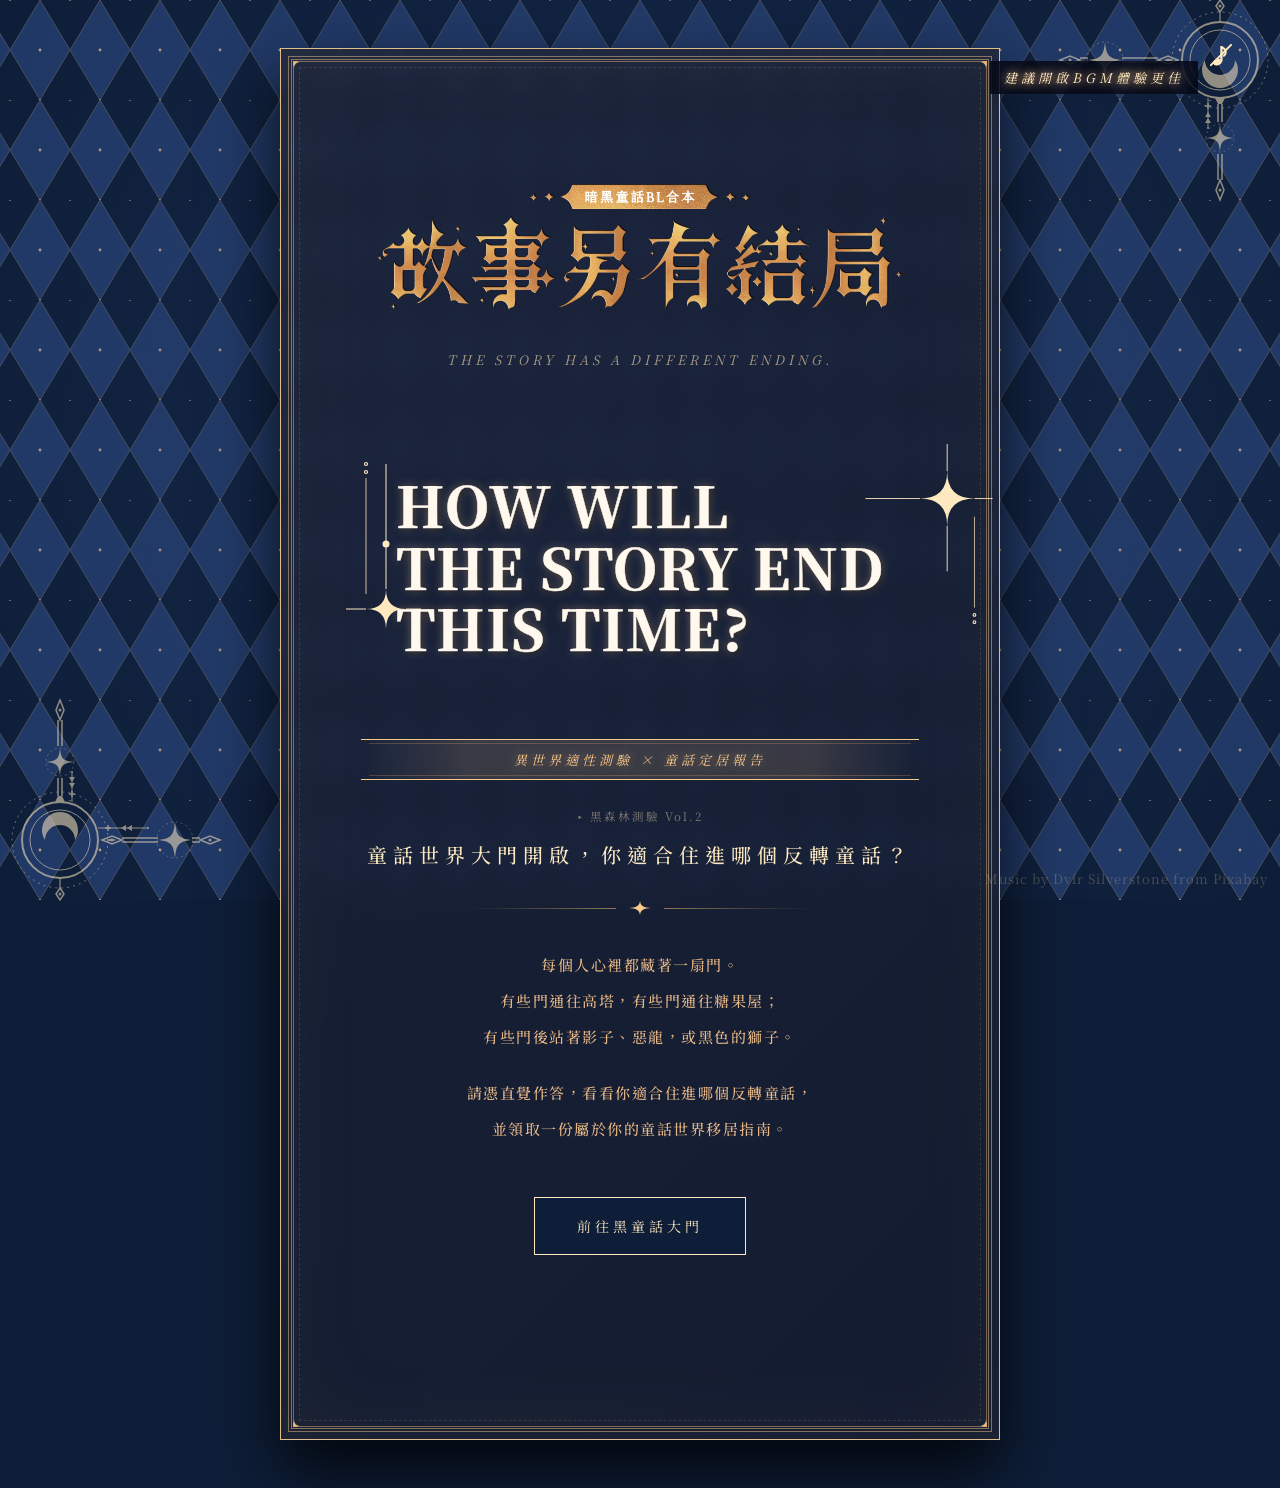
==== commit 63a8f904: "Add files via upload" ====
--- a/index.html
+++ b/index.html
@@ -1,575 +1,1012 @@
-<!DOCTYPE html>
-<html lang="zh-Hant-TW" data-theme="dark" data-mode="visual">
-<head>
-  <meta charset="UTF-8" />
-  <meta name="viewport" content="width=device-width, initial-scale=1.0" />
-  <meta name="color-scheme" content="dark light" />
-  <meta name="theme-color" content="#030510" />
-
-  <!-- ── Primary SEO ── -->
-  <title>兌現藍 Tealize | 奇幻小說・恐怖RPG・原創插畫</title>
-  <meta name="description" content="兌現藍（Tealize）的創作奇想基地。奇幻輕小說《字命覺醒》、異世界輕小說《是誰把穿越者種在土裡》、美女與野獸改編短篇《咬了神一口》，以及台灣本土恐怖RPG遊戲《反轉的真實》。" />
-  <meta name="keywords" content="兌現藍,Tealize,字命覺醒,是誰把穿越者種在土裡,咬了神一口,反轉的真實,奇幻小說,輕小說,BL,ABO,恐怖RPG,台灣創作,原創插畫,KadoKado" />
-  <meta name="author" content="兌現藍 Tealize" />
-  <meta name="robots" content="index, follow" />
-  <meta name="google-site-verification" content="uB_aFApILzTFF7Bp_Yc8fmh0yfOdIci8e6AqQmNUh5c" />
-  <meta http-equiv="Content-Security-Policy" content="default-src 'self'; script-src 'self' 'unsafe-inline'; style-src 'self' 'unsafe-inline' https://fonts.googleapis.com https://cdnjs.cloudflare.com; font-src 'self' https://fonts.gstatic.com https://cdnjs.cloudflare.com; img-src 'self' data: https:; connect-src 'self' https://script.google.com https://script.googleusercontent.com https://ipapi.co; frame-ancestors 'none';" />
-  <meta http-equiv="Referrer-Policy" content="strict-origin-when-cross-origin" />
-  <meta http-equiv="X-Content-Type-Options" content="nosniff" />
-  <link rel="canonical" href="https://tealize-write.github.io/" />
-
-  <!-- ── Open Graph ── -->
-  <meta property="og:type" content="website" />
-  <meta property="og:url" content="https://tealize-write.github.io/" />
-  <meta property="og:title" content="兌現藍 Tealize | 奇幻小說・恐怖RPG・原創插畫" />
-  <meta property="og:description" content="奇幻小說《字命覺醒》、異世界小說《是誰把穿越者種在土裡》、短篇《咬了神一口》，台灣恐怖RPG《反轉的真實》。兌現藍的創作奇想基地。" />
-  <meta property="og:image" content="https://tealize-write.github.io/img/avatar_white.jpg" />
-  <meta property="og:image:width" content="512" />
-  <meta property="og:image:height" content="512" />
-  <meta property="og:locale" content="zh_TW" />
-  <meta property="og:locale:alternate" content="en_US" />
-  <meta property="og:site_name" content="兌現藍 Tealize" />
-
-  <!-- ── Twitter / X Card ── -->
-  <meta name="twitter:card" content="summary_large_image" />
-  <meta name="twitter:title" content="兌現藍 Tealize | 奇幻小說・恐怖RPG" />
-  <meta name="twitter:description" content="奇幻小說《字命覺醒》・《是誰把穿越者種在土裡》・《咬了神一口》，台灣恐怖RPG《反轉的真實》。" />
-  <meta name="twitter:image" content="https://tealize-write.github.io/img/avatar_white.jpg" />
-
-  <!-- ── JSON-LD ── -->
-  <script type="application/ld+json">
-  {
-    "@context": "https://schema.org",
-    "@type": "ProfilePage",
-    "name": "兌現藍 Tealize — 奇想基地",
-    "url": "https://tealize-write.github.io/",
-    "description": "兌現藍的創作奇想基地，包含奇幻小說、短篇小說、恐怖RPG遊戲與原創插畫。",
-    "mainEntity": {
-      "@type": "Person",
-      "name": "兌現藍",
-      "alternateName": "Tealize",
-      "description": "台灣奇幻輕小說作者、遊戲製作人、插畫家。",
-      "url": "https://tealize-write.github.io/",
-      "sameAs": ["https://www.kadokado.com.tw/author/2167","https://tealize-write.github.io/story-command-academy/"],
-      "knowsAbout": ["奇幻小說","輕小說","RPG遊戲製作","原創插畫"],
-      "workExample": [
-        {"@type":"Book","name":"字命覺醒 VOL.1","url":"https://www.kadokado.com.tw/book/1425","genre":"奇幻","inLanguage":"zh-TW"},
-        {"@type":"Book","name":"字命覺醒 VOL.2","url":"https://www.kadokado.com.tw/book/42308","genre":"奇幻","inLanguage":"zh-TW"},
-        {"@type":"Book","name":"是誰把穿越者種在土裡","url":"https://www.kadokado.com.tw/book/60627","genre":"異世界 / ABO","inLanguage":"zh-TW"},
-        {"@type":"CreativeWork","name":"咬了神一口","description":"改編自美女與野獸的奇幻短篇小說","genre":"奇幻短篇","inLanguage":"zh-TW"},
-        {"@type":"VideoGame","name":"反轉的真實 Friend or Fraud","url":"https://responselessaircra.wixsite.com/x-destroyer","genre":"恐怖RPG","inLanguage":"zh-TW"}
-      ]
-    }
-  }
-  </script>
-
-  <!-- PWA -->
-  <link rel="manifest" href="manifest.json" />
-  <link rel="apple-touch-icon" href="img/avatar_white.jpg" />
-
-  <!-- Fonts & Icons -->
-  <link rel="preconnect" href="https://fonts.googleapis.com" />
-  <link rel="preconnect" href="https://fonts.gstatic.com" crossorigin />
-  <link href="https://fonts.googleapis.com/css2?family=Orbitron:wght@500;700;900&family=Noto+Sans+TC:wght@300;400;700&family=JetBrains+Mono:wght@400;700;800&display=swap" rel="stylesheet" />
-  <link rel="stylesheet" href="https://cdnjs.cloudflare.com/ajax/libs/font-awesome/6.4.0/css/all.min.css" />
-
-  <!-- Theme Flash Prevention -->
-  <script>
-    (function(){try{
-      const t=localStorage.getItem("tealize.theme"),m=localStorage.getItem("tealize.mode");
-      if(t)document.documentElement.setAttribute("data-theme",t);
-      if(m)document.documentElement.setAttribute("data-mode",m);
-    }catch(e){}})();
-  </script>
-
-  <!-- ── CSS ── -->
-  <link rel="stylesheet" href="css/variables.css" />
-  <link rel="stylesheet" href="css/base.css" />
-  <link rel="stylesheet" href="css/nav.css" />
-  <link rel="stylesheet" href="css/controls.css" />
-  <link rel="stylesheet" href="css/visual-mode.css" />
-  <link rel="stylesheet" href="css/lag-section.css" />
-  <link rel="stylesheet" href="css/code-mode.css" />
-  <link rel="stylesheet" href="css/light-overrides.css" />
-  <link rel="stylesheet" href="css/music-section.css" />
-  <link rel="stylesheet" href="css/responsive.css" />
-</head>
-
-<body>
-  <a href="#main-content" class="skip-to-main">跳到主要內容</a>
-  <div class="cursor-dot" aria-hidden="true"></div>
-  <div class="cursor-outline" aria-hidden="true"></div>
-
-  <!-- ── Header controls ── -->
-  <div class="control-panel" role="toolbar" aria-label="頁面控制">
-    <button class="control-btn" id="langBtn" title="Switch Language / 切換語言" aria-label="Switch Language">
-      <span style="font-size:0.75rem;font-family:'Orbitron';font-weight:700;position:relative;z-index:1;" id="langBtnLabel">EN</span>
+<!doctype html>
+<html lang="zh-TW">
+  <head>
+    <meta charset="UTF-8" />
+    <meta name="viewport" content="width=device-width, initial-scale=1.0" />
+    <title>故事另有結局｜你適合穿越進哪個童話？</title>
+    <link rel="canonical" href="https://tealize-write.github.io/TwistedTales/" />
+    <link rel="preconnect" href="https://fonts.googleapis.com" />
+    <link
+      href="https://fonts.googleapis.com/css2?family=Noto+Serif+TC:wght@400;500;700&display=swap"
+      rel="stylesheet"
+    />
+    <link rel="stylesheet" href="style.css" />
+    <meta
+      name="description"
+      content="測測看你適合穿越進哪個童話，領取專屬定居報告。"
+    />
+    <meta
+      name="keywords"
+      content="耽美,耽美小說,BL,BL小說,暗黑童話BL合本,黑暗童話,心理測驗,黑暗,心測,異世界,成人童話,黑森林測驗2,故事另有結局"
+    />
+    <meta
+      name="author"
+      content="九楠,火登,君羊,兌現藍,吳墨,相對之下,悠然,喵芭渴死姬,葦,蘇朵拉"
+    />
+
+    <meta property="og:type" content="website" />
+    <meta property="og:title" content="故事另有結局｜你適合穿越進哪個童話？" />
+    <meta
+      property="og:description"
+      content="測測看你適合穿越進哪個童話，領取異世界專屬定居報告。"
+    />
+    <meta
+      property="og:url"
+      content="https://tealize-write.github.io/TwistedTales/"
+    />
+    <meta
+      property="og:image"
+      content="https://tealize-write.github.io/TwistedTales/img/og-image.jpg"
+    />
+
+    <meta name="twitter:card" content="summary_large_image" />
+    <meta name="twitter:title" content="故事另有結局｜你適合穿越進哪個童話？" />
+    <meta
+      name="twitter:description"
+      content="測測看你適合穿越進哪個童話，領取異世界專屬定居報告。"
+    />
+    <meta
+      name="twitter:image"
+      content="https://tealize-write.github.io/TwistedTales/img/og-image.jpg"
+    />
+
+    <link
+      href="https://framerusercontent.com/images/gLBDVWoEiGCgerGKWfXdTwXWuRs.png"
+      rel="icon"
+      media="(prefers-color-scheme: light)"
+    />
+    <link
+      href="https://framerusercontent.com/images/H7IAmey174R8HaEyrBHzaN5rnbA.png"
+      rel="icon"
+      media="(prefers-color-scheme: dark)"
+    />
+  </head>
+  <body>
+    <audio
+      id="bgm"
+      src="sonican-enchanted-fantasy-Music_by_Dvir_Silverstone_from_Pixabay.mp3"
+      loop
+      preload="auto"
+      autoplay
+    ></audio>
+
+    <svg width="0" height="0" style="position: absolute" aria-hidden="true">
+      <defs>
+        <symbol id="compass" viewBox="0 0 220 220" overflow="visible">
+          <g>
+            <circle
+              cx="60"
+              cy="160"
+              r="48"
+              fill="none"
+              stroke="currentColor"
+              stroke-width="0.8"
+              stroke-dasharray="2 4"
+            />
+            <circle
+              cx="60"
+              cy="160"
+              r="38"
+              fill="none"
+              stroke="currentColor"
+              stroke-width="2"
+            />
+            <circle
+              cx="60"
+              cy="160"
+              r="30"
+              fill="none"
+              stroke="currentColor"
+              stroke-width="1"
+            />
+            <path
+              d="M45,160 A15,15 0 1,1 75,160 A18,18 0 1,0 45,160"
+              fill="currentColor"
+            />
+          </g>
+
+          <g>
+            <line
+              x1="60"
+              y1="198"
+              x2="60"
+              y2="208"
+              stroke="currentColor"
+              stroke-width="1.2"
+            />
+            <polygon
+              points="60,208 64,214 60,220 56,214"
+              fill="none"
+              stroke="currentColor"
+              stroke-width="1.5"
+            />
+            <circle cx="60" cy="214" r="1.5" fill="currentColor" />
+          </g>
+
+          <g>
+            <polygon points="55,122 65,122 62,116 58,116" fill="currentColor" />
+
+            <line
+              x1="58"
+              y1="116"
+              x2="58"
+              y2="98"
+              stroke="currentColor"
+              stroke-width="1.5"
+            />
+            <line
+              x1="62"
+              y1="116"
+              x2="62"
+              y2="98"
+              stroke="currentColor"
+              stroke-width="1.5"
+            />
+
+            <circle
+              cx="60"
+              cy="82"
+              r="14"
+              fill="none"
+              stroke="currentColor"
+              stroke-width="0.5"
+              stroke-dasharray="2 3"
+            />
+            <path
+              d="M60 68 C61 78, 62 81, 74 82 C62 83, 61 86, 60 96 C59 86, 58 83, 46 82 C58 81, 59 78, 60 68 Z"
+              fill="currentColor"
+            />
+
+            <line
+              x1="58"
+              y1="66"
+              x2="58"
+              y2="40"
+              stroke="currentColor"
+              stroke-width="1.5"
+            />
+            <line
+              x1="62"
+              y1="66"
+              x2="62"
+              y2="40"
+              stroke="currentColor"
+              stroke-width="1.5"
+            />
+
+            <polygon
+              points="60,20 64,30 60,40 56,30"
+              fill="none"
+              stroke="currentColor"
+              stroke-width="1.5"
+            />
+            <circle cx="60" cy="30" r="1.5" fill="currentColor" />
+
+            <line
+              x1="72"
+              y1="122"
+              x2="72"
+              y2="92"
+              stroke="currentColor"
+              stroke-width="1"
+            />
+            <circle cx="72" cy="92" r="1" fill="currentColor" />
+            <line
+              x1="69"
+              y1="114"
+              x2="75"
+              y2="114"
+              stroke="currentColor"
+              stroke-width="1.5"
+            />
+            <line
+              x1="72"
+              y1="111"
+              x2="72"
+              y2="117"
+              stroke="currentColor"
+              stroke-width="1.5"
+            />
+            <polygon points="69,103 75,103 72,108" fill="currentColor" />
+            <polygon points="69,97 75,97 72,102" fill="currentColor" />
+          </g>
+
+          <g>
+            <polygon
+              points="102,160 112,156 122,160 112,164"
+              fill="none"
+              stroke="currentColor"
+              stroke-width="1.5"
+            />
+            <polygon
+              points="106,160 112,158.5 116,160 112,161.5"
+              fill="currentColor"
+            />
+            <line
+              x1="122"
+              y1="158"
+              x2="158"
+              y2="158"
+              stroke="currentColor"
+              stroke-width="1.5"
+            />
+            <line
+              x1="122"
+              y1="162"
+              x2="158"
+              y2="162"
+              stroke="currentColor"
+              stroke-width="1.5"
+            />
+
+            <circle
+              cx="175"
+              cy="160"
+              r="18"
+              fill="none"
+              stroke="currentColor"
+              stroke-width="0.5"
+              stroke-dasharray="2 3"
+            />
+            <path
+              d="M175 142 C176.5 155, 178 158.5, 192 160 C178 161.5, 176.5 165, 175 178 C173.5 165, 172 161.5, 158 160 C172 158.5, 173.5 155, 175 142 Z"
+              fill="currentColor"
+            />
+
+            <line
+              x1="192"
+              y1="158"
+              x2="200"
+              y2="158"
+              stroke="currentColor"
+              stroke-width="1.5"
+            />
+            <line
+              x1="192"
+              y1="162"
+              x2="200"
+              y2="162"
+              stroke="currentColor"
+              stroke-width="1.5"
+            />
+
+            <polygon
+              points="220,160 210,156 200,160 210,164"
+              fill="none"
+              stroke="currentColor"
+              stroke-width="1.5"
+            />
+            <circle cx="210" cy="160" r="1.5" fill="currentColor" />
+
+            <line
+              x1="98"
+              y1="148"
+              x2="148"
+              y2="148"
+              stroke="currentColor"
+              stroke-width="1"
+            />
+            <circle cx="148" cy="148" r="1" fill="currentColor" />
+            <line
+              x1="105"
+              y1="148"
+              x2="111"
+              y2="148"
+              stroke="currentColor"
+              stroke-width="1.5"
+            />
+            <line
+              x1="108"
+              y1="145"
+              x2="108"
+              y2="151"
+              stroke="currentColor"
+              stroke-width="1.5"
+            />
+            <polygon points="132,145 132,151 127,148" fill="currentColor" />
+            <polygon points="126,145 126,151 121,148" fill="currentColor" />
+          </g>
+        </symbol>
+      </defs>
+    </svg>
+
+    <div class="art-layer" aria-hidden="true">
+      <div class="art-bl">
+        <svg viewBox="0 0 220 220"><use href="#compass" /></svg>
+      </div>
+      <div class="art-tr">
+        <svg viewBox="0 0 220 220">
+          <use href="#compass" transform="translate(220,220) scale(-1,-1)" />
+        </svg>
+      </div>
+    </div>
+    <button
+      id="audio-btn"
+      type="button"
+      aria-label="切換音樂"
+      onclick="toggleAudio()"
+    >
+      <div class="audio-icon-wrap">
+        <svg class="icon-bars" viewBox="0 0 18 18" fill="none">
+          <rect
+            class="bar1"
+            x="2"
+            y="7"
+            width="2.2"
+            height="5.5"
+            rx=".6"
+            fill="currentColor"
+            style="transform-origin: 3.1px 12.5px"
+          />
+          <rect
+            class="bar2"
+            x="7.9"
+            y="4"
+            width="2.2"
+            height="8.5"
+            rx=".6"
+            fill="currentColor"
+            style="transform-origin: 9px 12.5px"
+          />
+          <rect
+            class="bar3"
+            x="13.8"
+            y="7"
+            width="2.2"
+            height="5.5"
+            rx=".6"
+            fill="currentColor"
+            style="transform-origin: 14.9px 12.5px"
+          />
+        </svg>
+        <svg class="icon-note" viewBox="0 0 18 18" fill="none">
+          <ellipse
+            cx="6.5"
+            cy="14"
+            rx="3"
+            ry="2.2"
+            transform="rotate(-15 6.5 14)"
+            fill="currentColor"
+          />
+          <line
+            x1="9.3"
+            y1="13"
+            x2="9.3"
+            y2="3.5"
+            stroke="currentColor"
+            stroke-width="1.6"
+            stroke-linecap="round"
+          />
+          <path
+            d="M9.3,3.5 C12.5,4.8 13.2,7.5 11,9.5"
+            fill="none"
+            stroke="currentColor"
+            stroke-width="1.4"
+            stroke-linecap="round"
+          />
+          <line
+            x1="2"
+            y1="16"
+            x2="16"
+            y2="2"
+            stroke="currentColor"
+            stroke-width="1.4"
+            stroke-linecap="round"
+          />
+        </svg>
+      </div>
     </button>
-    <button class="control-btn" id="themeBtn" title="切換日夜模式" aria-label="切換日夜模式"><i class="fa-solid fa-sun"></i></button>
-    <button class="control-btn" id="modeBtn" title="切換視覺/程式介面" aria-label="切換視覺/程式介面"><i class="fa-solid fa-terminal"></i></button>
-  </div>
-
-  <button id="backToTop" class="back-to-top" aria-label="回到頂端">
-    <i class="fa-solid fa-chevron-up"></i>
-  </button>
-
-  <!-- ═══════════ VISUAL MODE ═══════════ -->
-  <div id="visual-mode" class="view-mode">
-    <div class="scan-lines" aria-hidden="true"></div>
-    <div class="bg-glow" aria-hidden="true"></div>
-    <canvas id="particlesCanvas" aria-hidden="true"></canvas>
-
-    <!-- 右側懸浮藤蔓導航 -->
-    <nav class="side-nav" id="sideNav" aria-label="快速導航">
-      <svg class="side-vine-svg" id="sideVineSvg" aria-hidden="true"
-           viewBox="0 0 80 420" preserveAspectRatio="xMidYMid meet"></svg>
-      <button class="side-nav-toggle" id="sideNavToggle" aria-label="展開導航" aria-expanded="false">
-        <i class="fa-solid fa-chevron-down" id="sideNavToggleIcon"></i>
-      </button>
-      <div class="side-bubbles" id="sideBubbles">
-        <span class="side-cat-label cat-novel" data-i18n="cat-novel-short">NOVELS</span>
-        <a href="#section-sc"    class="side-bubble bubble-novel bubble-sc"         data-section="section-sc"><i class="fa-solid fa-book-sparkles"></i><span data-i18n="nav-sc">字命覺醒</span></a>
-        <a href="#section-lag"   class="side-bubble bubble-novel bubble-lag"        data-section="section-lag"><i class="fa-solid fa-paw"></i><span data-i18n="nav-lag">咬了神一口</span></a>
-        <a href="#section-soil"  class="side-bubble bubble-novel bubble-soil"       data-section="section-soil"><i class="fa-solid fa-seedling"></i><span data-i18n="nav-soil">穿越者種土裡</span></a>
-        <span class="side-cat-label cat-game" data-i18n="cat-game-short">GAMES</span>
-        <a href="#section-game"  class="side-bubble bubble-game bubble-game-main"   data-section="section-game"><i class="fa-solid fa-ghost"></i><span data-i18n="nav-game">反轉的真實</span></a>
-        <span class="side-cat-label cat-music" data-i18n="cat-music-short">MUSIC</span>
-        <a href="#section-music" class="side-bubble bubble-music bubble-music-main" data-section="section-music"><i class="fa-solid fa-music"></i><span data-i18n="nav-music">音樂創作</span></a>
-      </div>
-    </nav>
-
-    <main id="main-content" class="container-visual">
-
-      <!-- Hero -->
-      <header class="hero">
-        <div class="avatar-visual" aria-label="Avatar">
-          <div class="avatar-ring" aria-hidden="true"></div>
-          <img id="avatar-img" src="img/avatar_white.jpg" alt="Avatar">
+    <div id="audio-hint" aria-hidden="true">建議開啟BGM體驗更佳</div>
+
+    <div id="app">
+      <section id="intro" class="section in">
+        <div class="banner-wrap">
+          <img src="img/Title.png" alt="故事另有結局" />
+          <div class="banner-caption">The story has a different ending.</div>
         </div>
-        <h1 class="glitch-name" data-text="兌現藍" data-i18n="hero-name">兌現藍</h1>
-        <p class="hero-sub">STORY-COMMAND SHAPES REALITY.</p>
-
-        <!-- ── 精簡導航 ── -->
-        <div class="hero-quicknav">
-          <a href="#section-sc"   class="hero-qlink" data-i18n="qnav-sc"><i class="fa-solid fa-book-sparkles"></i> 字命覺醒</a>
-          <span class="hero-qdot">·</span>
-          <a href="#section-lag"  class="hero-qlink" data-i18n="qnav-lag"><i class="fa-solid fa-paw"></i> 咬了神一口</a>
-          <span class="hero-qdot">·</span>
-          <a href="#section-soil" class="hero-qlink" data-i18n="qnav-soil"><i class="fa-solid fa-seedling"></i> 穿越者種土裡</a>
-          <span class="hero-qdot">·</span>
-          <a href="#section-game" class="hero-qlink" data-i18n="qnav-game"><i class="fa-solid fa-ghost" style="color:#ff6b4a"></i> 反轉的真實</a>
+
+        <div class="title-wrap">
+          <svg class="title-deco-left" viewBox="0 0 80 220">
+            <circle
+              cx="25"
+              cy="30"
+              r="1.5"
+              fill="none"
+              stroke="currentColor"
+              stroke-width="1.2"
+            />
+            <circle
+              cx="25"
+              cy="38"
+              r="1.5"
+              fill="none"
+              stroke="currentColor"
+              stroke-width="1.2"
+            />
+            <line
+              x1="25"
+              y1="44"
+              x2="25"
+              y2="160"
+              stroke="currentColor"
+              stroke-width="0.8"
+            />
+            <line
+              x1="45"
+              y1="30"
+              x2="45"
+              y2="155"
+              stroke="currentColor"
+              stroke-width="1"
+            />
+            <circle cx="45" cy="110" r="3.5" fill="currentColor" />
+            <path
+              d="M45,155 Q45,175 65,175 Q45,175 45,195 Q45,175 25,175 Q45,175 45,155 Z"
+              fill="currentColor"
+            />
+            <line
+              x1="5"
+              y1="175"
+              x2="25"
+              y2="175"
+              stroke="currentColor"
+              stroke-width="1"
+            />
+            <line
+              x1="65"
+              y1="175"
+              x2="80"
+              y2="175"
+              stroke="currentColor"
+              stroke-width="1"
+            />
+          </svg>
+
+          <div class="h1">How will<br />the story end<br />this time?</div>
+
+          <svg class="title-deco-right" viewBox="0 0 140 220">
+            <path
+              d="M90,30 Q90,60 120,60 Q90,60 90,90 Q90,60 60,60 Q90,60 90,30 Z"
+              fill="currentColor"
+            />
+            <line
+              x1="0"
+              y1="60"
+              x2="60"
+              y2="60"
+              stroke="currentColor"
+              stroke-width="1"
+            />
+            <line
+              x1="120"
+              y1="60"
+              x2="140"
+              y2="60"
+              stroke="currentColor"
+              stroke-width="1"
+            />
+            <line
+              x1="90"
+              y1="0"
+              x2="90"
+              y2="30"
+              stroke="currentColor"
+              stroke-width="1"
+            />
+            <line
+              x1="90"
+              y1="90"
+              x2="90"
+              y2="140"
+              stroke="currentColor"
+              stroke-width="1"
+            />
+            <line
+              x1="120"
+              y1="80"
+              x2="120"
+              y2="180"
+              stroke="currentColor"
+              stroke-width="0.8"
+            />
+            <circle
+              cx="120"
+              cy="188"
+              r="1.5"
+              fill="none"
+              stroke="currentColor"
+              stroke-width="1.2"
+            />
+            <circle
+              cx="120"
+              cy="196"
+              r="1.5"
+              fill="none"
+              stroke="currentColor"
+              stroke-width="1.2"
+            />
+          </svg>
         </div>
 
-        <!-- ── 個人標籤 + 資歷整合一行 ── -->
-        <div class="hero-meta">
-          <span class="hero-meta-tag">INTP</span>
-          <span class="hero-meta-tag" data-i18n="tag-capricorn">魔羯座</span>
-          <span class="hero-meta-tag" data-i18n="tag-school">綠躍</span>
-          <span class="hero-meta-sep">|</span>
-          <span class="hero-meta-tag" data-i18n="tag-gamemaker">遊戲 Maker</span>
-          <span class="hero-meta-tag" data-i18n="tag-art">繪圖</span>
-          <span class="hero-meta-tag" data-i18n="tag-creator">奇幻創作者</span>
-          <span class="hero-meta-sep">|</span>
-          <span class="hero-meta-career">
-            <i class="fa-solid fa-feather-pointed"></i>
-            <span data-i18n="career-writing-label">筆齡</span> <span class="career-years" id="career-writing"></span> <span data-i18n="career-yr">年</span>
-          </span>
-          <span class="hero-meta-career">
-            <i class="fa-solid fa-cube"></i> <span data-i18n="career-3d-label">3D遊戲場景美術</span> <span class="career-years">4</span> <span data-i18n="career-yr-plus">年+</span>
-          </span>
-          <span class="hero-meta-career">
-            <i class="fa-solid fa-server"></i>
-            IT <span class="career-years" id="career-mis"></span> <span data-i18n="career-yr-plus">年+</span>
-          </span>
-          <span class="hero-meta-career">
-            <i class="fa-solid fa-code"></i>
-            <span data-i18n="career-fe">前端工程師</span> <span class="career-years" id="career-penana"></span> <span data-i18n="career-yr">年</span>
-          </span>
+        <div class="gold-banner" role="presentation">
+          <span class="gold-banner-text">異世界適性測驗 × 童話定居報告</span>
         </div>
-
-      </header>
-
-      <!-- ===== 本次占卜 ===== -->
-      <div class="divination-panel" id="divinationPanel" aria-label="本次創作占卜">
-        <span class="divination-eyebrow" data-i18n="divination-eyebrow">✦ 創作卦象 ✦</span>
-        <div class="divination-intro" id="divIntro">
-          <p class="divination-intro-text" data-i18n="divination-intro">沉澱心靈，仔細想著你想詢問的作品，再按下按鈕。</p>
-          <button class="divination-btn" id="divBtn" data-i18n="divination-btn">✦ 抽取卦象 ✦</button>
+        <div
+          style="
+            text-align: center;
+            font-size: 0.72rem;
+            opacity: 0.45;
+            letter-spacing: 0.18em;
+            margin-top: 6px;
+          "
+        >
+          ▸ 黑森林測驗 Vol.2
         </div>
-        <div class="divination-medit" id="divMedit" style="display:none" aria-hidden="true">
-          <div class="medit-orb">
-            <span class="medit-ring"></span>
-            <span class="medit-ring"></span>
-            <span class="medit-ring"></span>
-            <span class="medit-core"></span>
+
+        <div class="subtitle">童話世界大門開啟，你適合住進哪個反轉童話？</div>
+        <div class="rule"></div>
+
+        <p class="lead">
+          每個人心裡都藏著一扇門。<br />
+          有些門通往高塔，有些門通往糖果屋；<br />
+          有些門後站著影子、惡龍，或黑色的獅子。
+        </p>
+        <p class="lead">
+          請憑直覺作答，看看你適合住進哪個反轉童話，<br />
+          並領取一份屬於你的童話世界移居指南。
+        </p>
+
+        <div class="btn-row" style="margin-top: 50px">
+          <button class="btn" type="button" onclick="startQuiz()">
+            前往黑童話大門
+          </button>
+        </div>
+      </section>
+
+      <section id="quiz" class="section hidden">
+        <button
+          class="back-btn"
+          type="button"
+          onclick="confirmRestart()"
+          aria-label="重新開始"
+        >
+          <svg
+            viewBox="0 0 18 18"
+            fill="none"
+            stroke="currentColor"
+            stroke-width="1.2"
+          >
+            <polyline points="11,3 5,9 11,15" />
+            <line x1="5" y1="9" x2="16" y2="9" />
+          </svg>
+          重新開始
+        </button>
+        <div class="meta">
+          <div id="quiz-label">Question I of XI</div>
+          <div>Choose by instinct</div>
+        </div>
+        <div class="progress" id="progress"></div>
+        <div class="qno" id="qno">— I —</div>
+        <div class="qtext" id="qtext"></div>
+        <div class="options" id="options"></div>
+      </section>
+
+      <section id="result" class="section hidden">
+        <div class="result-hero in">
+          <div class="result-img-wrap">
+            <img
+              id="result-img"
+              class="result-img"
+              src=""
+              alt="結果圖"
+              crossorigin="anonymous"
+            />
+          </div>
+          <div class="result-hero-info">
+            <div class="r-eyebrow" id="r-eyebrow">你的異世界居住指南 ──</div>
+            <div class="r-compound" id="r-compound"></div>
+            <div class="r-name" id="r-name"></div>
+            <div class="r-desc" id="r-desc"></div>
           </div>
         </div>
-        <div class="divination-body" id="divBody" style="display:none">
-          <div class="divination-symbol" id="divSymbol">🌱</div>
-          <div class="divination-luck" id="divLuck"></div>
-          <div class="divination-sep"></div>
-          <div class="divination-name" id="divName"></div>
-          <p class="divination-text" id="divText"></p>
-          <button class="divination-retry" id="divRetry" data-i18n="divination-retry">↺ 再次詢問</button>
-        </div>
-      </div>
-
-      <!-- ═══════════════════════════════════════════
-           視覺模式區塊模板（Visual Section Template）
-           每個 section 結構：
-           ┌─ section.glass-panel #section-{id}
-           │  ├─ h2.section-title          ← 區塊標題
-           │  ├─ .section-quote            ← 引言（可省略）
-           │  ├─ .section-sys              ← 系統提示（可省略）
-           │  ├─ .section-body             ← 主體
-           │  │   ├─ .section-cover        ← 封面圖（可省略）
-           │  │   └─ .section-info         ← 文字區
-           │  │       ├─ .section-title2   ← 作品標題
-           │  │       ├─ .section-sub      ← 副標題
-           │  │       ├─ .section-desc     ← 描述
-           │  │       └─ .section-actions  ← 按鈕列
-           │  ├─ .section-media            ← 圖片格（可省略）
-           │  └─ .section-extra            ← 附加區塊（可省略）
-           ════════════════════════════════════════════ -->
-
-      <!-- ===== 字命覺醒 ===== -->
-      <section class="glass-panel" id="section-sc">
-        <div class="section-header">
-          <h2 class="section-title">
-            <i class="fa-solid fa-book-sparkles"></i>
-            <span data-i18n="sc-title">NOVEL: 字命覺醒</span>
-          </h2>
-          <span class="section-badge badge-novel">NOVEL</span>
-        </div>
-        <div class="section-quote" data-i18n="sc-quote">「因為是文閉所以會贏。」「冠軍是我們的，你們加油吧。」</div>
-        <p class="section-sys" data-i18n="sc-sys">[系統提示] 偵測到高濃度迷因與校園奇幻反應，創作即魔法。</p>
-
-        <div class="section-media">
-          <a href="https://www.kadokado.com.tw/book/1425" target="_blank" rel="noopener noreferrer" class="link-card">
-            <div class="img-wrap" style="aspect-ratio:2/3;"><img src="img/Story_Command1.jpg" alt="字命覺醒 VOL.1" loading="lazy" /><div class="overlay" aria-hidden="true"><i class="fa-solid fa-book-open"></i><span data-i18n="sc-vol1">VOL.1 小心字穢</span></div></div>
-            <div class="book-label" data-i18n="sc-vol1">VOL.1 小心字穢</div>
-          </a>
-          <a href="https://www.kadokado.com.tw/book/42308" target="_blank" rel="noopener noreferrer" class="link-card">
-            <div class="img-wrap" style="aspect-ratio:2/3;"><img src="img/Story_Command2.jpg" alt="字命覺醒 VOL.2" loading="lazy" /><div class="overlay" aria-hidden="true"><i class="fa-solid fa-book-open"></i><span data-i18n="sc-vol2">VOL.2 字者互毆</span></div></div>
-            <div class="book-label" data-i18n="sc-vol2">VOL.2 字者互毆</div>
-          </a>
-          <a href="https://www.kadokado.com.tw/book/65322" target="_blank" rel="noopener noreferrer" class="link-card">
-            <div class="img-wrap" style="aspect-ratio:2/3;"><img src="img/Story_Command0_Station_Underground_City_Rules.jpg" alt="地下城守則" loading="lazy" /><div class="overlay" aria-hidden="true"><i class="fa-solid fa-scroll"></i><span data-i18n="sc-side">序曲：北車地下城守則</span></div></div>
-            <div class="book-label" data-i18n="sc-side">序曲：北車地下城守則</div>
-          </a>
-        </div>
-
-        <div class="section-extra">
-          <h3 class="section-extra__title" data-i18n="sc-quiz-title">🧪 創作者屬性鑑定 (心理測驗)</h3>
-          <div class="section-actions">
-            <a href="https://tealize-write.github.io/story-command-academy/" target="_blank" rel="noopener noreferrer" class="cta-btn cta-btn--featured" data-i18n="sc-quiz-btn">開始測驗 <i class="fa-solid fa-wand-magic-sparkles"></i></a>
+
+        <div class="concept-epigraph" id="r-concept"></div>
+
+        <div class="result-body in" style="animation-delay: 0.2s">
+          <div class="seals tarot-frame" id="seals"></div>
+
+          <div class="block">
+            <div class="lab">世界警語</div>
+            <div
+              class="txt"
+              id="r-quote"
+              style="font-style: italic; margin-bottom: 32px"
+            ></div>
+
+            <hr class="book-section-sep" />
+
+            <div class="lab">旅人剪影</div>
+            <div
+              class="txt muted"
+              id="r-note"
+              style="margin-bottom: 32px"
+            ></div>
+
+            <hr class="book-section-sep" />
+
+            <div class="lab">移居建議</div>
+            <div class="txt muted" id="r-guide"></div>
           </div>
+
+          <div class="block world-relations" id="r-cp"></div>
+
+          <div class="block">
+            <div class="adult-warning">
+              ✦ 以下為 18 禁成人向作品試閱與預購入口，請確認已年滿 18 歲再觀看。
+            </div>
+            <div class="lab">解鎖故事樣本</div>
+
+            <div class="cta" id="r-cta"></div>
+
+            <hr class="book-section-sep" />
+            <div class="lab buy-book-lab">實體書</div>
+
+            <a
+              href="https://tealize-write.github.io/age-gate/"
+              target="_blank"
+              rel="noopener noreferrer"
+              class="buy-book-physical"
+              onclick="trackBuyLink('click_maigoubi')"
+            >
+              <div class="bbp-left">
+                <span class="bbp-shop">賣貨便<span class="age-badge">18+</span></span>
+                <span class="bbp-sub">限量實體書・7-11 賣貨便</span>
+              </div>
+              <div class="bbp-right">
+                <span class="stock-low">庫存 &lt; 10</span>
+                <span class="bbp-action">立即購書 ➔</span>
+              </div>
+            </a>
+            <div class="lab buy-book-lab">電子書平台</div>
+
+            <div class="buy-book-wrap">
+              <a
+                href="https://readmoo.com/book/2104525190001?agree_adult=yes&without_passkeys=true"
+                target="_blank"
+                rel="noopener noreferrer"
+                class="buy-book-card"
+                onclick="trackBuyLink('click_readmoo')"
+              >
+                <span class="bbc-shop"
+                  >Readmoo<span class="age-badge">18+</span></span
+                >
+                <span class="bbc-action">進入讀墨 ➔</span>
+              </a>
+
+              <a
+                href="https://cxc.today/zh/@wai7904/work/48763"
+                target="_blank"
+                rel="noopener noreferrer"
+                class="buy-book-card"
+                onclick="trackBuyLink('click_cxc')"
+              >
+                <span class="bbc-shop"
+                  >CxC <span class="age-badge">18+</span></span
+                >
+                <span class="bbc-action">進入CxC ➔</span>
+              </a>
+
+              <a
+                href="https://www.penana.com/story/206516"
+                target="_blank"
+                rel="noopener noreferrer"
+                class="buy-book-card"
+                onclick="trackBuyLink('click_penana')"
+              >
+                <span class="bbc-shop"
+                  >Penana <span class="age-badge">18+</span></span
+                >
+                <span class="bbc-action">進入蕉園 ➔</span>
+              </a>
+
+              <a
+                href="https://www.bookwalker.com.tw/product/294269"
+                target="_blank"
+                rel="noopener noreferrer"
+                class="buy-book-card"
+                onclick="trackBuyLink('click_bookwalker')"
+              >
+                <span class="bbc-shop">BookWalker</span>
+                <span class="bbc-action">進入漫讀 ➔</span>
+              </a>
+            </div>
+          </div>
+
+          <div class="stats" id="stats">
+            <div id="pop-chart"></div>
+            <div id="pop-line" style="margin-top: 12px">
+              ✦ 正在讀取黑童話數據⋯⋯
+            </div>
+          </div>
+
+          <div class="share-divider"></div>
+          <div class="btn-line-sticker-wrap">
+            <a
+              href="https://line.me/S/sticker/33376988"
+              target="_blank"
+              rel="noopener noreferrer"
+              class="btn-line-sticker"
+              onclick="trackBuyLink('click_line_sticker')"
+            >
+              <img class="line-sticker-icon" src="img/LINE.png" alt="LINE" />
+              <span class="line-sticker-title">LINE 貼圖</span>
+            </a>
+          </div>
+          <div class="btn-row share-row">
+            <button
+              class="btn mini share-btn"
+              type="button"
+              onclick="shareResultAsImage()"
+            >
+              儲存完整結果
+            </button>
+            <button
+              class="btn mini share-btn short-share"
+              type="button"
+              onclick="shareShortImage()"
+            >
+              存成 IG 圖
+            </button>
+          </div>
+          <div class="btn-row back-row">
+            <button
+              class="btn back-to-forest"
+              type="button"
+              onclick="location.reload()"
+            >
+              回到黑童話大門
+            </button>
+          </div>
+
+          <!-- ══ Footer Links ══ -->
+          <footer class="site-footer-links">
+            <p class="footer-heading">✦ 探索更多 ✦</p>
+
+            <div class="footer-group">
+              <div class="footer-cards footer-cards-2">
+                <a
+                  href="https://tealize-write.github.io/DarkBLstory/"
+                  class="footer-card"
+                  target="_blank"
+                  rel="noopener noreferrer"
+                  style="background: #070a12"
+                  onclick="trackBuyLink('click_link_forest')"
+                >
+                  <img
+                    class="footer-card-icon"
+                    src="img/footer_card_Forest.png"
+                    alt="Vol.1 黑森林測驗"
+                  />
+                  <div class="footer-card-text">
+                    <span class="footer-card-title">Vol.1 黑森林測驗</span>
+                    <span class="footer-card-desc">黑童話宇宙的起點</span>
+                  </div>
+                </a>
+
+                <a
+                  href="https://www.penana.com/story/210328/"
+                  class="footer-card"
+                  target="_blank"
+                  rel="noopener noreferrer"
+                  style="background: rgba(175, 140, 65, 0.18)"
+                  onclick="trackBuyLink('click_link_penana')"
+                >
+                  <img
+                    class="footer-card-icon"
+                    src="img/footer_card_Penana.png"
+                    alt="Penana創作挑戰"
+                  />
+                  <div class="footer-card-text">
+                    <span class="footer-card-title">Penana 創作挑戰</span>
+                    <span class="footer-card-desc"
+                      >故事另有結局～當童話變成癲話？♠</span
+                    >
+                    <span class="footer-card-prizes">
+                      <span class="prize-tag">電子書序號</span>
+                      <span class="prize-tag">獨家CP段子</span>
+                      <span class="prize-tag">明信片</span>
+                    </span>
+                  </div>
+                </a>
+              </div>
+            </div>
+
+            <div class="footer-members-wrap">
+              <p class="footer-heading">✦ 大癲製作 ✦</p>
+              <div class="footer-members">
+                <a
+                  href="https://portaly.cc/dorasu2020"
+                  target="_blank"
+                  rel="noopener"
+                  class="footer-member-card"
+                  onclick="trackBuyLink('click_link_dora')"
+                >
+                  <img
+                    class="footer-member-img"
+                    src="img/footer_card_Dora.png"
+                    alt="蘇朵拉"
+                  />
+                  <span class="footer-member-name">蘇朵拉</span>
+                  <span class="footer-member-role">題目設計者</span>
+                </a>
+                <a
+                  href="https://tealize-write.github.io/"
+                  target="_blank"
+                  rel="noopener"
+                  class="footer-member-card"
+                  onclick="trackBuyLink('click_link_tealize')"
+                >
+                  <img
+                    class="footer-member-img"
+                    src="img/footer_card_Tealize.png"
+                    alt="兌現藍"
+                  />
+                  <span class="footer-member-name">兌現藍</span>
+                  <span class="footer-member-role">程式 &amp; 插圖</span>
+                </a>
+                <a
+                  href="https://portaly.cc/meowbarksky"
+                  target="_blank"
+                  rel="noopener"
+                  class="footer-member-card"
+                  onclick="trackBuyLink('click_link_meow')"
+                >
+                  <img
+                    class="footer-member-img"
+                    src="img/footer_card_Meow.png"
+                    alt="喵芭渴死姬"
+                  />
+                  <span class="footer-member-name">喵芭渴死姬</span>
+                  <span class="footer-member-role">活動策劃</span>
+                </a>
+                <a
+                  href="https://portaly.cc/fondannnnnn"
+                  target="_blank"
+                  rel="noopener"
+                  class="footer-member-card"
+                  onclick="trackBuyLink('click_link_huodeng')"
+                >
+                  <img
+                    class="footer-member-img"
+                    src="img/fc_huodeng.png"
+                    alt="火登"
+                  />
+                  <span class="footer-member-name">火登</span>
+                  <span class="footer-member-role">標題字設計</span>
+                </a>
+                <a
+                  href="https://portaly.cc/universe37"
+                  target="_blank"
+                  rel="noopener"
+                  class="footer-member-card"
+                  onclick="trackBuyLink('click_link_xiang')"
+                >
+                  <img
+                    class="footer-member-img"
+                    src="img/fc_xiang.png"
+                    alt="相對之下"
+                  />
+                  <span class="footer-member-name">相對之下</span>
+                  <span class="footer-member-role">音樂、魔鏡素材提供</span>
+                </a>
+                <a
+                  href="https://portaly.cc/Junyun1021"
+                  target="_blank"
+                  rel="noopener"
+                  class="footer-member-card"
+                  onclick="trackBuyLink('click_link_junyang')"
+                >
+                  <img
+                    class="footer-member-img"
+                    src="img/fc_junyang.png"
+                    alt="君羊"
+                  />
+                  <span class="footer-member-name">君羊</span>
+                </a>
+                <a
+                  href="https://gattungneun.github.io/ninezhennan/"
+                  target="_blank"
+                  rel="noopener"
+                  class="footer-member-card"
+                  onclick="trackBuyLink('click_link_jiunan')"
+                >
+                  <img
+                    class="footer-member-img"
+                    src="img/fc_jiunan.png"
+                    alt="九楠"
+                  />
+                  <span class="footer-member-name">九楠</span>
+                </a>
+                <a
+                  href="https://portaly.cc/wumo3362"
+                  target="_blank"
+                  rel="noopener"
+                  class="footer-member-card"
+                  onclick="trackBuyLink('click_link_wumo')"
+                >
+                  <img
+                    class="footer-member-img"
+                    src="img/fc_mo.png"
+                    alt="吳墨"
+                  />
+                  <span class="footer-member-name">吳墨</span>
+                </a>
+                <a
+                  href="https://www.plurk.com/m/lin09090"
+                  target="_blank"
+                  rel="noopener"
+                  class="footer-member-card"
+                  onclick="trackBuyLink('click_link_youran')"
+                >
+                  <img
+                    class="footer-member-img"
+                    src="img/fc_you.png"
+                    alt="悠然"
+                  />
+                  <span class="footer-member-name">悠然</span>
+                </a>
+                <a
+                  href="https://portaly.cc/wai79040?utm_source=qrcode&amp;utm_medium=qrcode"
+                  target="_blank"
+                  rel="noopener"
+                  class="footer-member-card"
+                  onclick="trackBuyLink('click_link_wei')"
+                >
+                  <img
+                    class="footer-member-img"
+                    src="img/fc_wei.png"
+                    alt="葦"
+                  />
+                  <span class="footer-member-name">葦</span>
+                </a>
+              </div>
+              <p class="footer-heading footer-heading--collab">✦ 鳴謝 ✦</p>
+              <div class="footer-collab">
+                <a
+                  href="https://www.plurk.com/u/hsplm"
+                  target="_blank"
+                  rel="noopener"
+                  class="footer-member-card"
+                  onclick="trackBuyLink('click_link_wood')"
+                >
+                  <img
+                    class="footer-member-img"
+                    src="img/fc_wood.png"
+                    alt="海上漂流木"
+                  />
+                  <span class="footer-member-name">海上漂流木</span>
+                  <span class="footer-member-role">書封繪師</span>
+                </a>
+              </div>
+            </div>
+            <p class="footer-copyright">
+              © 2026 黑童話大門 · All rights reserved
+            </p>
+          </footer>
         </div>
       </section>
-
-      <!-- ===== 咬了神一口 ===== -->
-      <section class="glass-panel" id="section-lag">
-        <div class="section-header">
-          <h2 class="section-title">
-            <i class="fa-solid fa-paw"></i>
-            <span data-i18n="lag-title">NOVEL: 《咬了神一口》</span>
-          </h2>
-          <span class="section-badge badge-novel">NOVEL</span>
-        </div>
-        <div class="section-quote" data-i18n="lag-quote">「改編自美女與野獸。如果美人成為嚴守文明價值的屋主，野獸反而是誤闖莊園破壞文明的獅子，會變成怎樣的交鋒？」</div>
-
-        <div class="section-body section-body--cover">
-          <div class="section-cover">
-            <a href="https://early-marketplaces-521584.framer.app/" target="_blank" rel="noopener noreferrer" class="link-card">
-              <div class="img-wrap" style="aspect-ratio:1000/1343;">
-                <img src="img/leonAndGod.jpg" alt="黎昂與神 — 咬了神一口插圖" loading="lazy" />
-                <div class="overlay" aria-hidden="true"><i class="fa-solid fa-paw"></i><span>前往官網</span></div>
-              </div>
-            </a>
-          </div>
-          <div class="section-info">
-            <h3 class="section-booktitle" data-i18n="lag-booktitle">咬了神一口</h3>
-            <p class="section-subtitle" data-i18n="lag-subtitle">A Bite of God &nbsp;·&nbsp; Beauty &amp; the Beast retelling</p>
-            <p class="section-desc" data-i18n="lag-desc">山上有座奇怪的莊園。<br>摘花要付出代價，說謊會被壓在地上。<br>黎昂拒絕服從規則，他只想帶弟弟回家。<br>於是，他狠狠地咬了神一口。<br>或許還不只一口。</p>
-            <div class="section-actions">
-			            <a href="https://store.line.me/stickershop/product/33376988" target="_blank" rel="noopener noreferrer" class="cta-btn cta-btn--line" data-i18n="lag-line-buy">
-              <i class="fa-brands fa-line"></i> 黑森林LINE貼圖
-            </a>
-              <a href="https://early-marketplaces-521584.framer.app/" target="_blank" rel="noopener noreferrer" class="cta-btn cta-btn--featured" data-i18n="lag-purchase">
-                <i class="fa-solid fa-globe"></i> 前往官網
-              </a>
-              <button class="cta-btn cta-btn--featured" id="lagAfterwordBtn" data-i18n="lag-afterword-vote">
-                <i class="fa-solid fa-scroll"></i> 閱讀後記 &amp; 攻受投票
-              </button>
-            </div>
-          </div>
-        </div>
-
-        <!-- ── 攻受長條圖 ── -->
-        <div class="vote-bar-panel" style="margin-top:1.8rem;">
-          <div class="vote-bar-title" data-i18n="vote-title">📊 讀者支持陣營</div>
-          <div class="vote-bar-row">
-            <span class="vote-bar-label" data-i18n="vote-deer">神攻 × 獅受</span>
-            <div class="vote-bar-track"><div class="vote-bar-fill vote-bar--deer" id="bar-deer"></div></div>
-            <span class="vote-bar-pct" id="pct-deer">—</span>
-          </div>
-          <div class="vote-bar-row">
-            <span class="vote-bar-label" data-i18n="vote-lion">獅攻 × 神受</span>
-            <div class="vote-bar-track"><div class="vote-bar-fill vote-bar--lion" id="bar-lion"></div></div>
-            <span class="vote-bar-pct" id="pct-lion">—</span>
-          </div>
-          <div class="vote-bar-row">
-            <span class="vote-bar-label" data-i18n="vote-switch">輪流互攻</span>
-            <div class="vote-bar-track"><div class="vote-bar-fill vote-bar--switch" id="bar-switch"></div></div>
-            <span class="vote-bar-pct" id="pct-switch">—</span>
-          </div>
-        </div>
-
-        <div class="section-extra">
-          <h3 class="section-extra__title" data-i18n="lag-quiz-title">🌿 黑暗特質 BL 心理測驗</h3>
-          <div class="section-actions">
-            <a href="https://tealize-write.github.io/DarkBLstory/" target="_blank" rel="noopener noreferrer" class="cta-btn cta-btn--featured" data-i18n="lag-quiz-btn">測測你的黑暗特質 <i class="fa-solid fa-arrow-right"></i></a>
-          </div>
-        </div>
-      </section>
-
-      <!-- ===== 穿越者種在土裡 ===== -->
-      <section class="glass-panel" id="section-soil">
-        <div class="section-header">
-          <h2 class="section-title">
-            <i class="fa-solid fa-seedling"></i>
-            <span data-i18n="soil-title">NOVEL：REVISING (修文施工中)</span>
-          </h2>
-          <span class="section-badge badge-novel">NOVEL</span>
-        </div>
-
-        <div class="section-body section-body--cover">
-          <div class="section-cover">
-            <a href="https://www.kadokado.com.tw/book/60627" target="_blank" rel="noopener noreferrer" class="link-card">
-              <div class="img-wrap" style="aspect-ratio:2/3;">
-                <img src="img/Crossing_the_Soil.jpg" alt="是誰把穿越者種在土裡" loading="lazy" />
-                <div class="overlay" aria-hidden="true"><i class="fa-solid fa-book-open"></i><span data-i18n="soil-read">點擊閱讀</span></div>
-              </div>
-            </a>
-          </div>
-          <div class="section-info">
-            <h3 class="section-booktitle" data-i18n="soil-booktitle">是誰把穿越者種在土裡</h3>
-            <p class="section-sys" data-i18n="soil-sys">[系統提示] ABO 及 恐龍 注意！</p>
-            <div class="section-quote" data-i18n="soil-quote">「17歲的蘇海躍跳樓自殺，卻在陌生山林的泥土裡被怪人挖了出來，劈頭被告知自己是他殺的，怪人還錄影到了兇手？」</div>
-            <p class="section-desc" data-i18n="soil-desc">一個人類分為 ABO、有幽靈又有恐龍的瘋狂世界。蘇海躍在這個怪異卻溫暖的新世界，遇見了蒼白如鬼的 Alpha 陸翎邑，同時新聞上報導著蘇海躍失蹤案，這究竟是怎麼回事？</p>
-            <div class="section-actions">
-              <a href="https://www.kadokado.com.tw/book/60627" target="_blank" rel="noopener noreferrer" class="cta-btn cta-btn--featured" data-i18n="soil-link"><i class="fa-solid fa-arrow-right"></i> 前往 KadoKado</a>
-            </div>
-          </div>
-        </div>
-      </section>
-
-      <!-- ===== 反轉的真實 ===== -->
-      <section class="glass-panel" id="section-game">
-        <div class="section-header">
-          <h2 class="section-title">
-            <i class="fa-solid fa-gamepad"></i>
-            <span data-i18n="game-title">GAME: 恐怖民俗RPG遊戲</span>
-          </h2>
-          <span class="section-badge badge-game">GAME</span>
-        </div>
-        <div class="section-quote" data-i18n="game-warn"><i class="fa-solid fa-triangle-exclamation"></i> 【系統警告】包含大量紅色顏料與精神污染（開玩笑的，但也許不是）。</div>
-
-        <div class="section-info" style="margin-bottom:1.5rem;">
-          <h3 class="section-booktitle" data-i18n="game-booktitle">反轉的真實 Friend or Fraud</h3>
-          <div class="section-actions" style="margin-top:1rem;">
-            <a href="https://responselessaircra.wixsite.com/x-destroyer" target="_blank" rel="noopener noreferrer" class="cta-btn cta-btn--featured" data-i18n="game-web"><i class="fa-solid fa-globe"></i> 遊戲官網</a>
-            <a href="https://forum.gamer.com.tw/C.php?bsn=4918&snA=28697" target="_blank" rel="noopener noreferrer" class="cta-btn cta-btn--featured" data-i18n="game-forum"><i class="fa-solid fa-comments"></i> 巴哈姆特</a>
-          </div>
-        </div>
-
-        <div class="section-media section-media--wide">
-          <a href="https://responselessaircra.wixsite.com/x-destroyer" target="_blank" rel="noopener noreferrer" class="link-card">
-            <div class="img-wrap" style="aspect-ratio:16/9;"><img src="img/Friend_or_Fraud1.jpg" alt="反轉的真實 PART 1" loading="lazy" /><div class="overlay" aria-hidden="true"><i class="fa-solid fa-train"></i><span>PLAY PART 1</span></div></div>
-            <div class="book-label" data-i18n="game-part1">PART 1: 井</div>
-          </a>
-          <a href="https://responselessaircra.wixsite.com/x-destroyer" target="_blank" rel="noopener noreferrer" class="link-card">
-            <div class="img-wrap" style="aspect-ratio:16/9;"><img src="img/Friend_or_Fraud2.jpg" alt="反轉的真實 PART 2" loading="lazy" /><div class="overlay" aria-hidden="true"><i class="fa-solid fa-train"></i><span>PLAY PART 2</span></div></div>
-            <div class="book-label" data-i18n="game-part2">PART 2: 繩子</div>
-          </a>
-        </div>
-      </section>
-
-      <!-- ===== 音樂 ===== -->
-      <section class="glass-panel" id="section-music">
-        <div class="section-header">
-          <h2 class="section-title">
-            <i class="fa-solid fa-music"></i>
-            <span data-i18n="music-title">MUSIC: 配樂創作</span>
-          </h2>
-          <span class="section-badge badge-music">MUSIC</span>
-        </div>
-        <p class="section-sys" data-i18n="music-sys">[系統提示] 點擊封面即可試聽，再次點擊暫停。一次只播一首。</p>
-
-        <div class="music-grid" id="musicGrid" aria-label="音樂列表">
-          <!-- 由 music.js 動態渲染 -->
-        </div>
-      </section>
-
-      <footer class="footer-visual">
-        &copy; 2026 Tealize. All rights reserved.<br>
-        <span id="visitorCountDisplay" style="display:inline-block;margin-top:10px;font-family:'Orbitron','Noto Sans TC',sans-serif;font-size:0.85rem;color:var(--accent-color);opacity:0.8;letter-spacing:1px;">
-          <i class="fa-solid fa-eye"></i> <span data-i18n="visitor-before">你是第</span> <span id="visitorNumber" style="font-weight:bold;font-size:1rem;color:var(--text-main);">...</span> <span data-i18n="visitor-after">位拜訪者</span>
-        </span>
-      </footer>
-    </main>
-  </div>
-
-  <!-- ═══════════ CODE MODE ═══════════ -->
-  <!--
-    終端機模式區塊模板（Code Section Template）
-    每個 .code-project 結構：
-    ┌─ div.code-project[data-color="green|red|blue"]
-    │  ├─ h2.code-h2           ← >>> Projects / [TYPE] 《名稱》
-    │  ├─ p.code-desc          ← 一句話描述
-    │  ├─ div.code-block-styled ← 程式碼區塊
-    │  ├─ p.code-meta          ← 補充說明（可省略）
-    │  └─ div.code-links       ← 連結按鈕群
-    │      └─ a.code-link[.code-link-red] ← 按鈕
-    └─ (可加 div.code-submodule 作為子模組)
-  -->
-  <div id="code-mode" class="view-mode hidden">
-    <div class="container-code">
-      <header class="terminal-header">
-        <div class="cmd-line glow-text">user@tealize:~$ init_sequence --full</div>
-        <h1 class="code-h1 typing-cursor" id="code-title"></h1>
-        <div id="code-bio" style="color:#888;margin-bottom:1.5rem;opacity:0;transition:opacity 0.5s var(--ease-smooth);">[奇幻創作者] [遊戲Maker] [INTP] [魔羯座] [綠躍]</div>
-        <div class="code-block-styled" id="code-intro" style="opacity:0;transition:opacity 0.5s var(--ease-smooth) 0.2s;">
-          <span class="kwd">class</span> <span class="func">Creator</span>(Reptile):<br/>
-          &nbsp;&nbsp;<span class="kwd">def</span> <span class="func">__init__</span>(self):<br/>
-          &nbsp;&nbsp;&nbsp;&nbsp;self.status = <span class="str">"被創作拖著走"</span><br/>
-          &nbsp;&nbsp;&nbsp;&nbsp;self.skills = [<span class="str">"Python"</span>, <span class="str">"Writing"</span>, <span class="str">"RPG Game"</span>]<br/>
-          &nbsp;&nbsp;&nbsp;&nbsp;<span class="comment"># 文字是 code，傳說是 function，一起來 Run 這個世界。</span>
-        </div>
-      </header>
-
-      <div class="code-content" style="opacity:0;transition:opacity 1s var(--ease-smooth) 0.5s;">
-
-        <!-- ===== 字命覺醒 ===== -->
-        <div class="code-project">
-          <h2 class="code-h2">&gt;&gt;&gt; Projects / [NOVEL] 《字命覺醒》</h2>
-          <p class="code-desc">無論是創作、迷因、傳說都能產生魔法的校園奇幻作品。</p>
-          <div class="code-block-styled">
-            <span class="kwd">import</span> <span class="str">magic</span> <span class="kwd">as</span> <span class="str">mg</span><br/>
-            <span class="kwd">from</span> <span class="str">world</span> <span class="kwd">import</span> <span class="str">meme, legend</span><br/><br/>
-            <span class="kwd">def</span> <span class="func">cast_spell</span>(text):<br/>
-            &nbsp;&nbsp;<span class="comment">"""將文字轉化為現實干涉力"""</span><br/>
-            &nbsp;&nbsp;<span class="kwd">return</span> <span class="str">mg.execute(text)</span><br/><br/>
-            <span class="comment"># 最新進度：第二集已生成</span>
-          </div>
-          <p class="code-meta">特色：創作魔法的設定看起來就像呼叫 function？沒錯，因為我喜歡 Python。<br>想看迷因、傳說、推理大亂鬥，請參閱本專案。</p>
-          <div class="code-links">
-            <a href="https://www.kadokado.com.tw/book/1425" target="_blank" rel="noopener noreferrer" class="code-link">Read_Vol.1</a>
-            <a href="https://www.kadokado.com.tw/book/42308" target="_blank" rel="noopener noreferrer" class="code-link">Read_Vol.2</a>
-            <a href="https://www.kadokado.com.tw/book/65322" target="_blank" rel="noopener noreferrer" class="code-link">Read_Extra</a>
-          </div>
-          <!-- 子模組 -->
-          <div class="code-submodule">
-            <h3 class="code-submodule__title">&gt;&gt; Sub-Module: 創作者特質測驗</h3>
-            <div class="code-block-styled">
-              <span class="kwd">if</span> user.is_creator:<br>
-              &nbsp;&nbsp;<span class="func">run_diagnostics</span>(user.mind)<br>
-              <span class="comment"># 鑑定你的創作屬性→</span>
-            </div>
-            <div class="code-links">
-              <a href="https://tealize-write.github.io/story-command-academy/" target="_blank" rel="noopener noreferrer" class="code-link">Start.exe</a>
-            </div>
-          </div>
-        </div>
-
-        <!-- ===== 咬了神一口 ===== -->
-        <div class="code-project">
-          <h2 class="code-h2">&gt;&gt;&gt; Projects / [NOVEL] 《咬了神一口》</h2>
-          <p class="code-desc">改編自美女與野獸。獅子黎昂想把弟弟帶回來，神的莊園卻讓他身陷囹圄。</p>
-          <div class="code-block-styled">
-            <span class="kwd">class</span> <span class="func">Leon</span>(Lion):<br>
-            &nbsp;&nbsp;<span class="kwd">def</span> <span class="func">__init__</span>(self):<br>
-            &nbsp;&nbsp;&nbsp;&nbsp;self.goal = <span class="str">"Bring Brother Home"</span><br>
-            &nbsp;&nbsp;&nbsp;&nbsp;self.rule_compliance = <span class="str">False</span><br><br>
-            &nbsp;&nbsp;<span class="kwd">def</span> <span class="func">interact</span>(self, god):<br>
-            &nbsp;&nbsp;&nbsp;&nbsp;<span class="comment"># He bit God. Probably more than once.</span><br>
-            &nbsp;&nbsp;&nbsp;&nbsp;<span class="kwd">return</span> <span class="func">bite</span>(god, repeat=<span class="kwd">True</span>)
-          </div>
-          <p class="code-meta">Beauty &amp; the Beast retelling · 官網已開放</p>
-          <div class="code-links">
-            <a href="https://early-marketplaces-521584.framer.app/" target="_blank" rel="noopener noreferrer" class="code-link">Official_Site()</a>
-          </div>
-        </div>
-
-        <!-- ===== 穿越者種在土裡 ===== -->
-        <div class="code-project">
-          <h2 class="code-h2">&gt;&gt;&gt; Projects / [NOVEL] 《是誰把穿越者種在土裡》</h2>
-          <p class="code-desc">17歲的蘇海躍選擇結束生命，卻在陌生山林的泥土裡被挖了出來。</p>
-          <div class="code-block-styled">
-            <span class="kwd">class</span> <span class="func">Isekai_Protagonist</span>:<br>
-            &nbsp;&nbsp;<span class="kwd">def</span> <span class="func">__init__</span>(self):<br>
-            &nbsp;&nbsp;&nbsp;&nbsp;self.origin = <span class="str">"Suicide"</span><br>
-            &nbsp;&nbsp;&nbsp;&nbsp;self.location = <span class="str">"Soil"</span><br>
-            &nbsp;&nbsp;&nbsp;&nbsp;self.status = <span class="str">"Confused"</span><br><br>
-            <span class="comment"># Environment Settings:</span><br>
-            <span class="str">Environment_Config</span> = {<br>
-            &nbsp;&nbsp;<span class="str">"Alpha"</span>: <span class="kwd">True</span>,<br>
-            &nbsp;&nbsp;<span class="str">"Ghost"</span>: <span class="str">"Attached_to_Pheromones"</span>,<br>
-            &nbsp;&nbsp;<span class="str">"Dinosaur"</span>: <span class="str">"Walking_on_Street"</span><br>
-            }
-          </div>
-          <p class="code-meta">REVISING — 修文施工中</p>
-          <div class="code-links">
-            <a href="https://www.kadokado.com.tw/book/60627" target="_blank" rel="noopener noreferrer" class="code-link">Read_Book()</a>
-          </div>
-        </div>
-
-        <!-- ===== 反轉的真實 ===== -->
-        <div class="code-project code-project--red">
-          <h2 class="code-h2 code-h2--red">&gt;&gt;&gt; Projects / [GAME] 《反轉的真實》</h2>
-          <p class="code-desc">台灣本土恐怖 RPG 系列</p>
-          <p class="code-meta code-meta--red">⚠️ 警告：包含大量紅色顏料與精神污染（開玩笑的，但也許不是）。</p>
-          <div class="code-block-styled" style="border-left-color:#ff3333;box-shadow:inset 0 0 20px #300;">
-            <span class="comment"># SYSTEM WARNING: SANITY LEVEL CRITICAL</span><br>
-            <span class="kwd">try</span>:<br>
-            &nbsp;&nbsp;<span class="func">enter_subway</span>()<br>
-            <span class="kwd">except</span> <span class="str">RealityCollapseError</span>:<br>
-            &nbsp;&nbsp;<span class="func">see_rope</span>() <span class="comment"># Don't look up</span><br>
-            &nbsp;&nbsp;sanity -= <span class="str">50</span><br><br>
-            <span class="kwd" style="color:#ff5555">while</span> <span class="kwd" style="color:#ff5555">True</span>:<br>
-            &nbsp;&nbsp;truth = <span class="func" style="color:#ff8888">reverse</span>(reality)<br>
-            &nbsp;&nbsp;<span class="kwd" style="color:#ff5555">if</span> truth == <span class="str" style="color:#ffaaaa;">"BLOOD"</span>: <span class="kwd" style="color:#ff5555">break</span>
-          </div>
-          <div class="code-links">
-            <a href="https://responselessaircra.wixsite.com/x-destroyer" target="_blank" rel="noopener noreferrer" class="code-link code-link-red">Website</a>
-            <a href="https://forum.gamer.com.tw/C.php?bsn=4918&snA=28697" target="_blank" rel="noopener noreferrer" class="code-link code-link-red">Forum</a>
-          </div>
-        </div>
-
-      </div>
-      <footer class="footer-code">// CODE TERMINAL // ONLINE_</footer>
     </div>
-  </div>
-
-  <!-- Spoiler Modal -->
-  <div class="spoiler-overlay" id="spoilerOverlay" aria-hidden="true">
-    <div class="spoiler-modal" role="dialog" aria-labelledby="spoilerTitle" aria-modal="true">
-      <div class="spoiler-icon"><i class="fa-solid fa-eye"></i></div>
-      <h3 class="spoiler-title" id="spoilerTitle" data-i18n="modal-title">⚠ 劇透警告</h3>
-      <p class="spoiler-body" data-i18n="modal-body">後記包含《咬了神一口》的劇情劇透，<br>建議閱讀完正文後再前往。</p>
-      <p class="spoiler-sub" data-i18n="modal-sub">確定要繼續嗎？</p>
-      <div class="spoiler-actions">
-        <button class="spoiler-btn spoiler-btn-cancel" id="spoilerCancel" data-i18n="modal-cancel">返回</button>
-        <button class="spoiler-btn spoiler-btn-confirm" id="spoilerConfirm" data-i18n="modal-confirm"><i class="fa-solid fa-arrow-right"></i> 我要閱讀</button>
-      </div>
-    </div>
-  </div>
-
-  <!-- ── JS ── -->
-  <script src="js/i18n.js" defer></script>
-  <script src="js/app.js" defer></script>
-  <script src="js/divination.js" defer></script>
-  <script src="js/tracking.js" defer></script>
-  <script src="js/music.js" defer></script>
-</body>
+    <div class="music-attribution">Music by Dvir Silverstone from Pixabay</div>
+    <script defer src="./config.js"></script>
+    <script defer src="./results.js"></script>
+    <script defer src="./questions.js"></script>
+    <script defer src="./engine.js"></script>
+    <script defer src="./ui.js"></script>
+    <script defer src="./stats.js"></script>
+    <script defer src="./audio.js"></script>
+    <script
+      defer
+      src="https://cdnjs.cloudflare.com/ajax/libs/html2canvas/1.4.1/html2canvas.min.js"
+    ></script>
+  </body>
 </html>
--- a/style.css
+++ b/style.css
@@ -0,0 +1,2510 @@
+:root {
+  --bg: #0e1e38;
+  --ink: #fde8c0;
+  --ink-weak: #e8b888;
+  --line: rgba(251, 200, 136, 0.48);
+  --line-strong: rgba(252, 212, 152, 0.88);
+  --muted: rgba(240, 190, 135, 0.85);
+  --accent: #fcd490;
+  --gold: #fbc888;
+  --gold-bright: #fff8ee;
+  --gold-soft: #fbc888;
+  --gold-deep: #d89050;
+  --gold-main: #fbc888;
+  --cream: #fde8c0;
+  --glass: rgba(251, 200, 136, 0.08);
+  --glass-border: rgba(251, 200, 136, 0.38);
+  --serif: "Noto Serif TC", serif;
+  --display: "Noto Serif TC", serif;
+  --content-pad: 48px;
+  --maxw: 720px;
+  --sep-star: url("data:image/svg+xml,%3Csvg xmlns='http://www.w3.org/2000/svg' viewBox='0 0 24 14'%3E%3Cpath d='M12,0 C12.6,5.2 15.8,6.4 23,7 C15.8,7.6 12.6,8.8 12,14 C11.4,8.8 8.2,7.6 1,7 C8.2,6.4 11.4,5.2 12,0 Z' fill='%23f8ca8c'/%3E%3C/svg%3E");
+  --sep-line: linear-gradient(
+    to right,
+    transparent 0%,
+    rgba(198, 160, 96, 0.1) 10%,
+    rgba(198, 160, 96, 0.7) calc(50% - 24px),
+    transparent calc(50% - 24px),
+    transparent calc(50% + 24px),
+    rgba(198, 160, 96, 0.7) calc(50% + 24px),
+    rgba(198, 160, 96, 0.1) 90%,
+    transparent 100%
+  );
+}
+
+* {
+  box-sizing: border-box;
+  margin: 0;
+  padding: 0;
+}
+
+html {
+  scroll-behavior: smooth;
+}
+
+body {
+  background: var(--bg);
+  color: var(--ink);
+  font-family: var(--serif);
+  min-height: 100vh;
+  overflow-x: hidden;
+  display: flex;
+  justify-content: center;
+  align-items: flex-start;
+  -webkit-font-smoothing: antialiased;
+}
+
+/* ════ 1. Royal Blue Argyle × Gold Ornament ════ */
+body::before {
+  content: "";
+  position: fixed;
+  inset: 0;
+  z-index: 0;
+  pointer-events: none;
+  /* 實心雙色菱格：深海藍底(#070d1c) × 稍亮深藍填充(#102545) × 金色交叉線與頂點光點 */
+  background-image:
+    radial-gradient(circle at 50% 50%, rgba(40, 65, 120, 0.35), transparent),
+    url("data:image/svg+xml,%3Csvg width='60' height='100' viewBox='0 0 60 100' xmlns='http://www.w3.org/2000/svg'%3E%3Cpath d='M30 0 L60 50 L30 100 L0 50 Z' fill='%23264070' opacity='0.80'/%3E%3Cpath d='M30 0 L60 50 L30 100 L0 50 Z' fill='none' stroke='rgba(251,200,136,0.35)' stroke-width='0.6'/%3E%3Ccircle cx='30' cy='50' r='1.4' fill='rgba(251,200,136,0.70)'/%3E%3Ccircle cx='0' cy='0' r='1.1' fill='rgba(251,200,136,0.55)'/%3E%3Ccircle cx='60' cy='0' r='1.1' fill='rgba(251,200,136,0.55)'/%3E%3Ccircle cx='30' cy='100' r='1.1' fill='rgba(251,200,136,0.55)'/%3E%3C/svg%3E");
+  background-repeat: repeat, repeat;
+  background-size:
+    100% 100%,
+    60px 100px;
+  background-position:
+    center,
+    center top;
+  opacity: 1;
+}
+
+/* ══ FIXED ART DECO OVERLAYS ══ */
+.art-layer {
+  position: fixed;
+  inset: 0;
+  pointer-events: none;
+  z-index: 50;
+  color: var(--ink);
+  opacity: 0.55;
+  transition: opacity 0.6s ease;
+}
+.art-layer.dim {
+  opacity: 0.32;
+}
+
+.art-layer svg {
+  overflow: visible;
+}
+
+.art-tl {
+  position: absolute;
+  top: 0;
+  left: 0;
+  width: 180px;
+  height: 180px;
+}
+
+.art-tl svg {
+  width: 100%;
+  height: 100%;
+}
+
+.art-bl {
+  position: absolute;
+  bottom: 0;
+  left: 0;
+  width: 220px;
+  height: 220px;
+}
+
+.art-bl svg {
+  width: 100%;
+  height: 100%;
+}
+
+.art-tr {
+  position: absolute;
+  top: 0;
+  right: 0;
+  width: 220px;
+  height: 220px;
+}
+
+.art-tr svg {
+  width: 100%;
+  height: 100%;
+}
+
+/* ══ APP LAYOUT ══ */
+/* ════ 2. 懸浮文字區塊：毛玻璃與發光底板 ════ */
+#app {
+  width: 88%; /* 刻意縮小寬度，把左右的菱格紋露出來 */
+  max-width: var(--maxw);
+  margin: 48px auto; /* 讓上下也懸浮，不要貼死螢幕邊緣 */
+  padding: 80px 32px 120px;
+  position: relative;
+  z-index: 10;
+
+  background: linear-gradient(
+    135deg,
+    rgba(28, 35, 55, 0.82),
+    rgba(20, 28, 48, 0.92)
+  );
+  backdrop-filter: blur(12px);
+  border: 1px solid var(--line-strong);
+  outline: 4px double var(--line);
+  outline-offset: -12px;
+  box-shadow:
+    0 30px 60px rgba(0, 0, 0, 0.8),
+    inset 0 0 100px rgba(250, 200, 140, 0.05);
+
+  min-height: calc(100vh - 96px);
+}
+
+/* ════ 3. 藝術感邊框外層：四角星芒金屬框 ════ */
+#app::before {
+  content: "";
+  position: absolute;
+  inset: 12px;
+  border: 1px solid rgba(215, 175, 120, 0.5);
+  z-index: 20;
+  pointer-events: none;
+
+  /* 四角金色星芒裝飾 */
+  background:
+    url("data:image/svg+xml,%3Csvg xmlns='http://www.w3.org/2000/svg' viewBox='0 0 24 24'%3E%3Cpath d='M12 0 C12 8 16 12 24 12 C16 12 12 16 12 24 C12 16 8 12 0 12 C8 12 12 8 12 0 Z' fill='rgba(248,195,130,0.92)'/%3E%3C/svg%3E")
+      top -7px left -7px / 14px 14px no-repeat,
+    url("data:image/svg+xml,%3Csvg xmlns='http://www.w3.org/2000/svg' viewBox='0 0 24 24'%3E%3Cpath d='M12 0 C12 8 16 12 24 12 C16 12 12 16 12 24 C12 16 8 12 0 12 C8 12 12 8 12 0 Z' fill='rgba(248,195,130,0.92)'/%3E%3C/svg%3E")
+      top -7px right -7px / 14px 14px no-repeat,
+    url("data:image/svg+xml,%3Csvg xmlns='http://www.w3.org/2000/svg' viewBox='0 0 24 24'%3E%3Cpath d='M12 0 C12 8 16 12 24 12 C16 12 12 16 12 24 C12 16 8 12 0 12 C8 12 12 8 12 0 Z' fill='rgba(248,195,130,0.92)'/%3E%3C/svg%3E")
+      bottom -7px left -7px / 14px 14px no-repeat,
+    url("data:image/svg+xml,%3Csvg xmlns='http://www.w3.org/2000/svg' viewBox='0 0 24 24'%3E%3Cpath d='M12 0 C12 8 16 12 24 12 C16 12 12 16 12 24 C12 16 8 12 0 12 C8 12 12 8 12 0 Z' fill='rgba(248,195,130,0.92)'/%3E%3C/svg%3E")
+      bottom -7px right -7px / 14px 14px no-repeat;
+}
+
+/* ════ 4. 藝術感邊框內層：復古虛線 ════ */
+#app::after {
+  content: "";
+  position: absolute;
+  inset: 18px;
+  border: 1px dashed rgba(200, 168, 110, 0.18);
+  z-index: 20;
+  pointer-events: none;
+}
+
+/* ════ 5. 手機版微調 ════ */
+@media (max-width: 768px) {
+  #app {
+    width: 92%;
+    margin: 24px auto;
+    padding: 60px 20px 80px;
+  }
+}
+
+.section {
+  position: relative;
+  padding: 0 var(--content-pad) 64px;
+}
+
+/* ══ TITLE AREA ══ */
+.title-wrap {
+  position: relative;
+  margin-top: 60px;
+  margin-bottom: 40px;
+  padding: 40px 0;
+  display: flex;
+  justify-content: center;
+}
+
+.h1 {
+  font-family: var(--display);
+  font-style: normal;
+  font-weight: 800;
+  letter-spacing: 1px;
+  font-size: 56px;
+  line-height: 1.1;
+  color: var(--gold-bright);
+  -webkit-text-stroke: 0.5px var(--gold-bright);
+  text-align: left;
+  position: relative;
+  z-index: 2;
+  text-shadow:
+    0 0 10px rgba(250, 200, 140, 0.4),
+    2px 2px 4px rgba(0, 0, 0, 0.5);
+  text-transform: uppercase;
+}
+
+.subtitle {
+  margin-top: 16px;
+  font-family: var(--serif);
+  font-weight: 500;
+  font-size: 20px;
+  letter-spacing: 6px;
+  text-align: center;
+}
+
+.lead {
+  margin-top: 32px;
+  color: var(--ink-weak);
+  line-height: 2.4;
+  font-size: 15px;
+  font-weight: 500;
+  letter-spacing: 1.5px;
+  text-align: center;
+}
+
+.lead strong {
+  color: var(--ink);
+  font-weight: 700;
+}
+
+.lead + .lead {
+  margin-top: 20px;
+}
+
+.title-deco-left {
+  position: absolute;
+  left: -20px;
+  top: 0;
+  width: 80px;
+  height: 220px;
+  pointer-events: none;
+}
+
+.title-deco-right {
+  position: absolute;
+  right: -80px;
+  top: 10px;
+  width: 140px;
+  height: 200px;
+  pointer-events: none;
+}
+
+/* ══ BANNER ══ */
+.banner-wrap {
+  margin: 0 calc(-1 * var(--content-pad));
+  position: relative;
+  overflow: hidden;
+  aspect-ratio: 2400/900;
+}
+
+.banner-wrap img {
+  width: 100%;
+  height: 100%;
+  object-fit: cover;
+  object-position: center;
+  display: block;
+}
+
+.banner-caption {
+  position: absolute;
+  bottom: 8px;
+  left: 50%;
+  transform: translateX(-50%);
+  z-index: 2;
+  font-family: var(--display);
+  font-style: italic;
+  font-size: 13px;
+  letter-spacing: 4px;
+  color: rgba(210, 190, 155, 0.75);
+  text-transform: uppercase;
+  text-align: center;
+  white-space: nowrap;
+  line-height: 1;
+}
+
+/* ════ GOLD BANNER (書封式標題橫幅) ════ */
+.gold-banner {
+  position: relative;
+  margin: 20px 0 28px;
+  padding: 10px 28px;
+  background: linear-gradient(
+    90deg,
+    transparent,
+    rgba(251, 200, 136, 0.15) 20%,
+    rgba(251, 200, 136, 0.15) 80%,
+    transparent
+  );
+  border-top: 1px solid var(--gold-main);
+  border-bottom: 1px solid var(--gold-main);
+  text-align: center;
+  display: flex;
+  align-items: center;
+  justify-content: center;
+}
+
+.gold-banner::before,
+.gold-banner::after {
+  content: "";
+  position: absolute;
+  left: 8px;
+  right: 8px;
+  height: 1px;
+  background: rgba(248, 195, 130, 0.22);
+  pointer-events: none;
+}
+
+.gold-banner::before {
+  top: 3px;
+}
+.gold-banner::after {
+  bottom: 3px;
+}
+
+.gold-banner-text {
+  font-family: var(--display);
+  font-style: italic;
+  font-size: 13px;
+  letter-spacing: 4px;
+  text-transform: uppercase;
+  color: var(--gold-soft);
+  text-shadow: 0 0 12px rgba(245, 190, 130, 0.45);
+}
+
+/* ══ DIVIDER ══ */
+.rule {
+  border: none;
+  display: block;
+  width: min(100%, 360px);
+  height: 14px;
+  margin: 32px auto;
+  background-image: var(--sep-star), var(--sep-line);
+  background-position: center center;
+  background-repeat: no-repeat;
+  background-size:
+    24px 14px,
+    100% 1px;
+}
+
+.rule::after {
+  content: none;
+}
+
+/* ══ BUTTONS ══ */
+.btn {
+  display: inline-flex;
+  align-items: center;
+  justify-content: center;
+  gap: 12px;
+  border: 1px solid var(--ink);
+  background: var(--bg);
+  color: var(--ink);
+  padding: 18px 42px;
+  font-family: var(--serif);
+  letter-spacing: 4px;
+  font-size: 14px;
+  cursor: pointer;
+  transition: all 0.25s ease;
+  text-decoration: none;
+  user-select: none;
+  text-transform: uppercase;
+}
+
+.btn:hover {
+  background: var(--gold);
+  color: var(--bg);
+  border-color: var(--gold);
+}
+
+.btn-row {
+  display: flex;
+  gap: 16px;
+  align-items: center;
+  justify-content: center;
+  margin-top: 32px;
+  flex-wrap: wrap;
+  max-width: 480px;
+  margin-left: auto;
+  margin-right: auto;
+  width: 100%;
+  box-sizing: border-box;
+}
+
+.btn.mini {
+  padding: 11px 24px;
+  font-size: 13px;
+  letter-spacing: 3px;
+  border-color: var(--line-strong);
+  color: var(--ink-weak);
+}
+
+.btn.mini:hover {
+  background: var(--ink);
+  color: var(--bg);
+  border-color: var(--ink);
+}
+
+/* ══ SHARE BUTTONS ══ */
+.share-divider {
+  height: 14px;
+  width: min(100%, 360px);
+  margin: 44px auto 0;
+  background-image: var(--sep-star), var(--sep-line);
+  background-position: center;
+  background-repeat: no-repeat;
+  background-size:
+    24px 14px,
+    100% 1px;
+}
+
+.btn-line-sticker-wrap {
+  margin-top: 28px;
+  margin-bottom: 0;
+}
+
+.share-row {
+  gap: 12px !important;
+  margin-top: 16px !important;
+}
+
+.back-row {
+  margin-top: 12px;
+}
+
+.share-btn {
+  display: inline-flex;
+  align-items: center;
+  justify-content: center;
+  gap: 8px;
+  flex: 1;
+  min-width: 0;
+  padding: 12px 18px !important;
+  font-size: 13px !important;
+  letter-spacing: 2.5px !important;
+  border-color: rgba(205, 168, 110, 0.28) !important;
+  color: rgba(225, 190, 140, 0.72) !important;
+  position: relative;
+  transition: all 0.25s ease;
+}
+
+.share-btn:hover {
+  border-color: rgba(251, 200, 136, 0.6) !important;
+  color: rgba(253, 232, 192, 0.95) !important;
+  background: rgba(251, 200, 136, 0.06) !important;
+}
+
+.share-btn-icon {
+  font-size: 13px;
+  opacity: 0.6;
+}
+
+.back-to-forest {
+  width: 100%;
+  box-sizing: border-box;
+  padding: 13px 40px !important;
+  font-size: 13px !important;
+  letter-spacing: 4px !important;
+  border-color: rgba(205, 168, 110, 0.22) !important;
+  color: rgba(210, 185, 145, 0.65) !important;
+}
+
+.back-to-forest:hover {
+  background: rgba(251, 200, 136, 0.08) !important;
+  border-color: rgba(251, 200, 136, 0.55) !important;
+  color: var(--gold-bright) !important;
+}
+
+/* ══ LINE 貼圖按鈕 ══ */
+.btn-line-sticker-wrap {
+  width: 100%;
+  max-width: 480px;
+  margin-left: auto;
+  margin-right: auto;
+  box-sizing: border-box;
+}
+
+.btn-line-sticker {
+  display: inline-flex;
+  align-items: center;
+  justify-content: center;
+  gap: 11px;
+  width: 100%;
+  box-sizing: border-box;
+  padding: 14px 40px;
+  font-family: var(--serif);
+  font-size: 13px;
+  letter-spacing: 3px;
+  text-decoration: none;
+  color: rgba(190, 215, 255, 0.85);
+  border: 1px solid rgba(6, 199, 85, 0.35);
+  background: linear-gradient(
+    135deg,
+    rgba(6, 199, 85, 0.06) 0%,
+    rgba(0, 0, 0, 0) 100%
+  );
+  cursor: pointer;
+  transition: all 0.3s ease;
+  position: relative;
+  overflow: hidden;
+  user-select: none;
+}
+
+.btn-line-sticker::before {
+  content: "";
+  position: absolute;
+  inset: 0;
+  background: radial-gradient(
+    ellipse at 50% 120%,
+    rgba(6, 199, 85, 0.18) 0%,
+    transparent 65%
+  );
+  opacity: 0;
+  transition: opacity 0.3s ease;
+}
+
+.btn-line-sticker:hover {
+  border-color: rgba(6, 199, 85, 0.75);
+  color: #fff;
+  box-shadow:
+    0 0 18px rgba(6, 199, 85, 0.18),
+    inset 0 0 12px rgba(6, 199, 85, 0.06);
+}
+
+.btn-line-sticker:hover::before {
+  opacity: 1;
+}
+
+.btn-line-sticker:hover .line-sticker-icon {
+  transform: rotate(-8deg) scale(1.12);
+}
+
+.line-sticker-icon {
+  width: 38px;
+  height: 38px;
+  flex-shrink: 0;
+  transition: transform 0.3s ease;
+}
+
+.line-sticker-label {
+  display: flex;
+  flex-direction: column;
+  align-items: flex-start;
+  gap: 2px;
+}
+
+.line-sticker-title {
+  font-size: 13px;
+  letter-spacing: 3px;
+  color: rgba(6, 199, 85, 0.88);
+}
+
+.btn-line-sticker:hover .line-sticker-title {
+  color: #fff;
+}
+
+.line-sticker-sub {
+  font-size: 13px;
+  letter-spacing: 2px;
+  color: rgba(6, 199, 85, 0.65);
+  font-style: italic;
+}
+
+/* ══ SKIP BUTTON ══ */
+
+/* ══ QUIZ ══ */
+.meta {
+  margin-top: 24px;
+  display: flex;
+  align-items: center;
+  justify-content: space-between;
+  color: var(--ink-weak);
+  font-family: var(--display);
+  font-style: italic;
+  letter-spacing: 2px;
+  border-bottom: 1px solid var(--line);
+  padding-bottom: 12px;
+}
+
+.progress {
+  display: flex;
+  gap: 4px;
+  margin-top: 2px;
+}
+
+.seg {
+  flex: 1;
+  height: 1px;
+  background: transparent;
+  border-top: 1px dashed var(--line);
+  position: relative;
+}
+
+.seg.done {
+  border-top-style: solid;
+  border-color: var(--gold);
+}
+
+.seg.active {
+  border-top-style: solid;
+  border-color: var(--ink-weak);
+}
+
+.qno {
+  margin-top: 60px;
+  font-family: var(--display);
+  font-style: italic;
+  letter-spacing: 6px;
+  color: var(--ink-weak);
+  font-size: 18px;
+  text-align: center;
+}
+
+@keyframes qAppear {
+  0% {
+    opacity: 0;
+    transform: translateY(36px) scale(0.97);
+    filter: blur(12px);
+  }
+  55% {
+    opacity: 1;
+    filter: blur(0.5px);
+  }
+  100% {
+    opacity: 1;
+    transform: translateY(0) scale(1);
+    filter: blur(0);
+  }
+}
+
+.qtext {
+  margin-top: 20px;
+  font-size: 20px;
+  line-height: 1.85;
+  letter-spacing: 1px;
+  font-family: var(--serif);
+  text-align: center;
+  font-weight: 500;
+  min-height: 60px;
+  opacity: 0;
+}
+
+.qtext.appear {
+  animation: qAppear 0.8s cubic-bezier(0.16, 1, 0.3, 1) forwards;
+}
+
+.options {
+  margin-top: 48px;
+}
+
+.opt {
+  width: 100%;
+  background: transparent;
+  border: none;
+  border-bottom: 1px solid rgba(255, 255, 255, 0.05);
+  color: var(--ink-weak);
+  text-align: left;
+  padding: 16px 0;
+  cursor: pointer;
+  transition:
+    color 0.2s cubic-bezier(0.4, 0, 0.2, 1),
+    padding-left 0.2s cubic-bezier(0.4, 0, 0.2, 1),
+    background 0.2s cubic-bezier(0.4, 0, 0.2, 1);
+  display: flex;
+  gap: 20px;
+  align-items: flex-start;
+  opacity: 0;
+  position: relative;
+  overflow: hidden;
+}
+
+.opt.visible {
+  animation: optFadeIn 0.5s cubic-bezier(0.16, 1, 0.3, 1) forwards;
+}
+
+.opt:hover {
+  background: linear-gradient(
+    90deg,
+    rgba(195, 110, 45, 0.1),
+    rgba(251, 200, 136, 0.05),
+    transparent
+  );
+  color: var(--gold-bright);
+  padding-left: 4px;
+}
+
+.opt:disabled {
+  cursor: default;
+  opacity: 0.28 !important;
+  pointer-events: none;
+}
+
+.opt.selected {
+  color: var(--ink);
+}
+
+.bullet {
+  width: 7px;
+  height: 7px;
+  border: 1px solid var(--line-strong);
+  margin-top: 10px;
+  flex: 0 0 auto;
+  transform: rotate(45deg);
+  transition: all 0.2s ease;
+}
+
+.opt:hover .bullet,
+.opt.selected .bullet {
+  background: var(--gold-bright);
+  border-color: var(--gold-bright);
+  box-shadow: 0 0 12px var(--gold-main);
+  transform: rotate(45deg) scale(1.25);
+}
+
+.opt .txt {
+  line-height: 1.9;
+  font-size: 16px;
+  letter-spacing: 1px;
+}
+
+@keyframes optFadeIn {
+  from {
+    opacity: 0;
+    transform: translateY(14px);
+    filter: blur(4px);
+  }
+
+  to {
+    opacity: 1;
+    transform: translateY(0);
+    filter: blur(0);
+  }
+}
+
+.back-btn {
+  display: inline-flex;
+  align-items: center;
+  gap: 8px;
+  background: transparent;
+  border: none;
+  color: var(--ink-weak);
+  cursor: pointer;
+  font-family: var(--display);
+  font-style: italic;
+  font-size: 13px;
+  letter-spacing: 2px;
+  padding: 0;
+  margin-bottom: 24px;
+  transition: color 0.2s ease;
+}
+
+.back-btn:hover {
+  color: var(--ink);
+}
+
+.back-btn svg {
+  width: 18px;
+  height: 18px;
+  transition: transform 0.2s ease;
+}
+
+.back-btn:hover svg {
+  transform: translateX(-3px);
+}
+
+/* ══ RESULT ══ */
+.result-hero {
+  display: grid;
+  grid-template-columns: 260px 1fr;
+  gap: 40px;
+  align-items: center;
+  margin-top: 20px;
+}
+
+.result-img-wrap {
+  border-radius: 0;
+  padding: 10px;
+  background: #1e2e48;
+  flex-shrink: 0;
+  aspect-ratio: 1050 / 1586;
+  position: relative;
+  border: 2px solid var(--gold-main);
+  box-shadow: inset 0 0 12px rgba(251, 200, 136, 0.08);
+}
+
+.result-img-wrap::before {
+  content: "";
+  position: absolute;
+  inset: 6px;
+  border: 1px solid rgba(251, 200, 136, 0.25);
+  outline: 1px dashed rgba(251, 200, 136, 0.55);
+  outline-offset: -3px;
+  pointer-events: none;
+  z-index: 2;
+}
+
+.result-img-wrap::after {
+  content: "";
+  position: absolute;
+  inset: 10px;
+  border: 1px solid rgba(251, 200, 136, 0.2);
+  background:
+    linear-gradient(135deg, rgba(251, 200, 136, 0.85) 5px, transparent 0) top
+      left,
+    linear-gradient(225deg, rgba(251, 200, 136, 0.85) 5px, transparent 0) top
+      right,
+    linear-gradient(315deg, rgba(251, 200, 136, 0.85) 5px, transparent 0) bottom
+      right,
+    linear-gradient(45deg, rgba(251, 200, 136, 0.85) 5px, transparent 0) bottom
+      left;
+  background-size: 8px 8px;
+  background-repeat: no-repeat;
+  pointer-events: none;
+  z-index: 3;
+}
+
+.result-img {
+  width: 100%;
+  height: 100%;
+  display: block;
+  object-fit: cover;
+  object-position: top center;
+  border: 1px solid #000;
+  filter: contrast(1.05) saturate(0.9) sepia(0.05);
+  position: relative;
+  z-index: 1;
+}
+
+.result-hero-info {
+  padding-top: 8px;
+  padding-left: 20px;
+  position: relative;
+  border-left: 2px solid rgba(232, 200, 50, 0.32);
+}
+
+.r-eyebrow {
+  display: block;
+  font-family: var(--display);
+  font-style: italic;
+  letter-spacing: 5px;
+  color: var(--gold-soft);
+  font-size: 13px;
+  text-transform: uppercase;
+  margin-bottom: 20px;
+}
+
+.r-eyebrow::before {
+  content: "";
+  display: block;
+  width: 80px;
+  height: 1px;
+  background: linear-gradient(90deg, var(--gold-main), transparent);
+  margin-bottom: 12px;
+  opacity: 0.75;
+}
+
+.r-name {
+  font-family: var(--serif);
+  font-weight: 700;
+  font-size: 32px; /* 將靈魂名稱大幅放大 */
+  letter-spacing: 8px; /* 拉開字距，更有氣勢 */
+  color: var(--gold-soft);
+  margin-bottom: 8px;
+}
+
+.r-compound {
+  font-family: var(--display);
+  font-style: italic;
+  font-size: 15px;
+  letter-spacing: 3px;
+  color: var(--gold-soft);
+  line-height: 1.6;
+  padding-bottom: 36px;
+  margin-bottom: 16px;
+  position: relative;
+}
+
+.r-compound::before {
+  content: "";
+  position: absolute;
+  bottom: 15px;
+  left: 0;
+  right: 0;
+  height: 1px;
+  background: var(--sep-line);
+}
+
+.r-compound::after {
+  content: "✦";
+  position: absolute;
+  bottom: 9px;
+  left: 50%;
+  transform: translateX(-50%);
+  color: var(--gold-soft);
+  font-size: 12px;
+  line-height: 1;
+  background: var(--bg);
+  padding: 0 12px;
+  z-index: 2;
+}
+
+.r-desc {
+  margin-top: 16px;
+  line-height: 2.2;
+  color: var(--ink-weak);
+  font-size: 16px;
+  letter-spacing: 1.5px;
+  text-align: justify;
+}
+
+/* ════════════════════════════════
+   塔羅牌陣風格統整 (Tarot Frame)
+════════════════════════════════ */
+.seals.tarot-frame {
+  margin-top: 56px;
+  padding: 32px 16px 24px 16px;
+  position: relative;
+  background: linear-gradient(
+    180deg,
+    rgba(251, 200, 136, 0.06) 0%,
+    transparent 100%
+  );
+  border: 1px solid var(--line-strong);
+  outline: 1px solid var(--line);
+  outline-offset: -5px;
+  box-shadow: inset 0 0 40px rgba(18, 24, 42, 0.8);
+  display: flex;
+  flex-direction: column;
+  gap: 0;
+}
+
+.tarot-star {
+  position: absolute;
+  width: 14px;
+  height: 14px;
+  background-image: url("data:image/svg+xml,%3Csvg xmlns='http://www.w3.org/2000/svg' viewBox='0 0 24 24'%3E%3Cpath d='M12 0 C12 8 16 12 24 12 C16 12 12 16 12 24 C12 16 8 12 0 12 C8 12 12 8 12 0 Z' fill='rgba(248,195,130,0.92)'/%3E%3C/svg%3E");
+  background-size: contain;
+  background-repeat: no-repeat;
+  z-index: 2;
+}
+.ts-tl {
+  top: -7px;
+  left: -7px;
+}
+.ts-tr {
+  top: -7px;
+  right: -7px;
+}
+.ts-bl {
+  bottom: -7px;
+  left: -7px;
+}
+.ts-br {
+  bottom: -7px;
+  right: -7px;
+}
+
+.tarot-pendant {
+  position: absolute;
+  left: 50%;
+  transform: translateX(-50%);
+  width: 16px;
+  height: 40px;
+  background-size: contain;
+  background-repeat: no-repeat;
+  z-index: 2;
+}
+.top-pendant {
+  top: 0;
+  background-image: url("data:image/svg+xml,%3Csvg xmlns='http://www.w3.org/2000/svg' viewBox='0 0 20 40'%3E%3Cline x1='10' y1='0' x2='10' y2='20' stroke='rgba(200,168,110,0.48)' stroke-width='1' stroke-dasharray='2 2'/%3E%3Cpolygon points='10,20 15,30 10,40 5,30' fill='none' stroke='rgba(245,195,140,0.82)' stroke-width='1.5'/%3E%3Ccircle cx='10' cy='30' r='1.5' fill='rgba(252,210,165,0.96)'/%3E%3C/svg%3E");
+}
+.bottom-pendant {
+  bottom: -40px;
+  background-image: url("data:image/svg+xml,%3Csvg xmlns='http://www.w3.org/2000/svg' viewBox='0 0 20 40'%3E%3Cline x1='10' y1='0' x2='10' y2='15' stroke='rgba(200,168,110,0.48)' stroke-width='1' stroke-dasharray='2 2'/%3E%3Cpolygon points='10,15 15,25 10,35 5,25' fill='none' stroke='rgba(245,195,140,0.82)' stroke-width='1.5'/%3E%3Ccircle cx='10' cy='25' r='1.5' fill='rgba(252,210,165,0.96)'/%3E%3C/svg%3E");
+}
+
+/* 專屬徽章容器 */
+.tarot-emblem {
+  width: 52px;
+  height: 52px;
+  margin: 36px auto 0;
+  color: var(--gold-soft);
+  display: flex;
+  justify-content: center;
+  align-items: center;
+  animation: emblemBreath 3.8s ease-in-out infinite;
+}
+
+@keyframes emblemBreath {
+  0%,
+  100% {
+    transform: scale(1);
+  }
+  50% {
+    transform: scale(1.08);
+  }
+}
+.tarot-emblem svg {
+  width: 100%;
+  height: 100%;
+}
+
+.tarot-title {
+  text-align: center;
+  font-family: var(--display);
+  font-style: italic;
+  color: var(--gold-soft);
+  font-size: 13px;
+  letter-spacing: 5px;
+  margin: 16px 0 8px;
+  text-shadow: 0 0 8px rgba(245, 190, 130, 0.2);
+}
+.tarot-title:first-of-type {
+  margin-top: 12px;
+}
+
+.tarot-divider {
+  margin: 18px auto;
+  width: min(100%, 360px);
+  height: 14px;
+  display: block;
+  background-image: var(--sep-star), var(--sep-line);
+  background-position: center;
+  background-repeat: no-repeat;
+  background-size:
+    24px 14px,
+    100% 1px;
+}
+.tarot-divider svg {
+  display: none;
+}
+
+.tarot-frame .seal {
+  padding: 16px 12px;
+}
+
+.seal {
+  border-bottom: 1px dashed var(--line);
+  display: grid;
+  grid-template-columns: max-content 1fr 52px;
+  align-items: center;
+  gap: 16px;
+}
+
+.seal:last-child {
+  border-bottom: none;
+}
+
+.seal .lab.mbti-type {
+  font-family: "Courier New", "Noto Serif TC", monospace;
+  font-style: normal;
+  font-weight: 700;
+  font-size: 13px;
+  letter-spacing: 3px;
+  color: var(--gold-soft);
+}
+
+.seal .lab {
+  font-family: var(--display);
+  font-style: italic;
+  letter-spacing: 1.5px;
+  color: rgba(252, 205, 155, 0.88);
+  font-size: 13px;
+  white-space: nowrap;
+}
+
+.seal-ruler {
+  position: relative;
+  height: 18px;
+  display: flex;
+  align-items: center;
+  margin: 0 12px;
+}
+
+.seal-ruler-track {
+  position: absolute;
+  left: 0;
+  right: 0;
+  height: 2px;
+  background: rgba(185, 148, 95, 0.28);
+}
+
+.seal-ruler-track::before,
+.seal-ruler-track::after {
+  content: "";
+  position: absolute;
+  top: -1.5px;
+  width: 5px;
+  height: 5px;
+  border-radius: 50%;
+  border: 1.5px solid rgba(215, 175, 120, 0.72);
+  background: var(--bg);
+}
+
+.seal-ruler-track::before {
+  left: -5px;
+}
+
+.seal-ruler-track::after {
+  right: -5px;
+}
+
+.seal-ruler-ticks {
+  position: absolute;
+  left: 0;
+  right: 0;
+  display: flex;
+  justify-content: space-between;
+}
+
+.seal-ruler-ticks span {
+  display: block;
+  width: 1px;
+  height: 4px;
+  background: rgba(185, 148, 95, 0.35);
+  transform: translateY(-1px);
+}
+
+.seal-ruler-ticks span:first-child,
+.seal-ruler-ticks span:last-child {
+  opacity: 0;
+}
+
+.seal-ruler-fill {
+  position: absolute;
+  left: 0;
+  height: 2px;
+  background: linear-gradient(90deg, var(--gold-deep), var(--gold-bright));
+  transition: width 1.3s cubic-bezier(0.22, 1, 0.36, 1);
+  width: 0;
+}
+
+.seal-ruler-pointer {
+  position: absolute;
+  top: 50%;
+  width: 12px;
+  height: 12px;
+  border: none;
+  background: transparent;
+  transform: translateY(-50%);
+  background-image: url("data:image/svg+xml,%3Csvg xmlns='http://www.w3.org/2000/svg' viewBox='0 0 24 24'%3E%3Cpath d='M12 0 L14 10 L24 12 L14 14 L12 24 L10 14 L0 12 L10 10 Z' fill='%23f0b870'/%3E%3C/svg%3E");
+  background-size: contain;
+  background-repeat: no-repeat;
+  transition: left 1.3s cubic-bezier(0.22, 1, 0.36, 1);
+  left: 0;
+  z-index: 2;
+}
+
+#result.capturing .seal-ruler-pointer {
+  filter: none !important;
+}
+
+.seal .val {
+  font-family: var(--display);
+  font-style: italic;
+  color: var(--ink);
+  letter-spacing: 1px;
+  font-size: 13px;
+  text-align: right;
+  white-space: nowrap;
+}
+
+.concept-epigraph {
+  text-align: center;
+  font-style: italic;
+  font-size: 16px;
+  line-height: 1.9;
+  letter-spacing: 1.5px;
+  color: rgba(220, 190, 150, 0.72);
+  margin: 32px 0 0;
+  padding: 20px 24px;
+  position: relative;
+}
+.concept-epigraph::before,
+.concept-epigraph::after {
+  content: "";
+  display: block;
+  width: min(100%, 360px);
+  height: 14px;
+  margin: 16px auto;
+  background-image: var(--sep-star), var(--sep-line);
+  background-position: center;
+  background-repeat: no-repeat;
+  background-size:
+    24px 14px,
+    100% 1px;
+}
+
+.block {
+  margin-top: 56px;
+  padding: 40px 28px;
+  position: relative;
+  text-align: center;
+  background: transparent;
+  border: 1px solid var(--line-strong);
+  outline: 1px solid var(--line);
+  outline-offset: -5px;
+}
+
+.block .lab {
+  font-family: var(--display);
+  font-style: italic;
+  letter-spacing: 4px;
+  color: var(--gold-soft);
+  font-size: 13px;
+  text-transform: uppercase;
+  margin-bottom: 20px;
+  display: block;
+}
+
+.block .txt {
+  line-height: 2.4;
+  color: var(--ink);
+  font-size: 17px;
+  letter-spacing: 2px;
+  font-weight: 500;
+}
+
+.block .txt.muted {
+  color: rgba(210, 190, 160, 0.8);
+}
+
+#r-quote,
+#r-note,
+#r-guide {
+  width: min(100%, 620px);
+  margin-left: auto;
+  margin-right: auto;
+  padding: 0 6px;
+  line-height: 2.15;
+}
+
+#r-quote {
+  margin-bottom: 28px !important;
+  font-style: italic;
+  color: rgba(245, 210, 160, 0.9);
+  text-shadow: 0 0 10px rgba(245, 190, 130, 0.14);
+}
+
+#r-note,
+#r-guide {
+  color: rgba(220, 195, 160, 0.84);
+}
+
+#r-note {
+  margin-bottom: 28px !important;
+}
+
+#r-guide {
+  margin-bottom: 0 !important;
+}
+
+.cta {
+  margin-top: 16px;
+}
+
+.cta a {
+  display: flex;
+  align-items: stretch;
+  background: rgba(60, 45, 15, 0.06);
+  border: 1px solid rgba(205, 168, 110, 0.28);
+  color: var(--ink);
+  text-decoration: none;
+  overflow: hidden;
+  transition: all 0.3s ease;
+  position: relative;
+}
+
+.cta a:hover {
+  border-color: rgba(220, 185, 130, 0.62);
+  background: rgba(100, 80, 30, 0.12);
+}
+
+.cta-cover {
+  width: 120px;
+  flex-shrink: 0;
+  object-fit: contain;
+  background: #0d1628;
+  padding: 12px;
+  border-right: 1px solid rgba(205, 168, 110, 0.15);
+  display: block;
+  position: relative;
+  z-index: 3;
+}
+
+.cta-info {
+  flex: 1;
+  padding: 24px 20px;
+  display: flex;
+  flex-direction: column;
+  justify-content: center;
+  gap: 16px;
+  position: relative;
+  z-index: 3;
+}
+
+.cta-meta {
+  display: flex;
+  justify-content: space-between;
+  align-items: center;
+}
+
+.cta-label {
+  font-size: 13px;
+  letter-spacing: 3px;
+  text-transform: uppercase;
+  color: rgba(235, 185, 130, 0.62);
+  font-family: var(--display);
+  font-style: italic;
+}
+
+.cta-arrow {
+  font-size: 14px;
+  color: rgba(225, 185, 130, 0.52);
+  transition:
+    color 0.25s,
+    transform 0.25s;
+}
+
+.cta a:hover .cta-arrow {
+  color: var(--ink);
+  transform: translateX(4px);
+}
+
+.cta-title-row {
+  display: flex;
+  align-items: baseline;
+  gap: 12px;
+  flex-wrap: wrap;
+}
+
+.cta-title {
+  font-size: 18px;
+  letter-spacing: 2px;
+  font-family: var(--serif);
+  font-weight: bold;
+  text-shadow: 0 0 10px rgba(245, 190, 130, 0.38);
+}
+
+.cta-author {
+  font-size: 13px;
+  letter-spacing: 2px;
+  font-style: italic;
+  color: rgba(225, 185, 140, 0.68);
+}
+
+.cta-bot {
+  display: flex;
+  align-items: center;
+  gap: 8px;
+  flex-wrap: wrap;
+}
+
+.cta-fairy {
+  font-size: 13px;
+  letter-spacing: 1.5px;
+  font-style: italic;
+  color: rgba(160, 135, 80, 0.52);
+  padding-right: 10px;
+  border-right: 1px solid rgba(205, 168, 110, 0.28);
+}
+
+.cta-tags {
+  display: flex;
+  gap: 6px;
+  flex-wrap: wrap;
+}
+
+.cta-tag {
+  font-size: 13px;
+  letter-spacing: 1px;
+  border: 1px solid rgba(205, 168, 110, 0.32);
+  padding: 3px 8px;
+  color: rgba(225, 185, 140, 0.68);
+}
+/* ════════════════════════════════
+   BUY BOOK (實體書購書卡片與 18+ 標記)
+════════════════════════════════ */
+
+/* ── 18禁警語 ── */
+.adult-warning {
+  margin: 0 0 28px;
+  padding: 12px 16px 12px 20px;
+  border-left: 3px solid rgba(220, 30, 50, 0.65);
+  border: 1px solid rgba(220, 30, 50, 0.22);
+  border-left-width: 3px;
+  border-left-color: rgba(220, 30, 50, 0.7);
+  background: rgba(220, 30, 50, 0.05);
+  color: rgba(220, 185, 140, 0.9);
+  font-size: 13px;
+  letter-spacing: 1.5px;
+  line-height: 1.9;
+  text-align: left;
+}
+
+/* ── 18+ 標記：暗紅霓虹脈動效果 ── */
+@keyframes agePulse {
+  0%,
+  100% {
+    text-shadow:
+      0 0 4px rgba(220, 20, 60, 0.8),
+      0 0 10px rgba(220, 20, 60, 0.3);
+    opacity: 0.8;
+    transform: scale(1);
+    border-color: rgba(220, 20, 60, 0.4);
+  }
+  50% {
+    text-shadow:
+      0 0 8px rgba(255, 50, 50, 1),
+      0 0 15px rgba(220, 20, 60, 0.8),
+      0 0 25px rgba(220, 20, 60, 0.5);
+    opacity: 1;
+    transform: scale(1.12);
+    border-color: rgba(255, 50, 50, 0.8);
+  }
+}
+
+.age-badge {
+  display: inline-block;
+  font-size: 0.9em;
+  letter-spacing: 1px;
+  color: #fff;
+  font-weight: 800;
+  vertical-align: baseline;
+  font-style: normal;
+  margin-left: 6px;
+  padding: 2px 5px;
+  border: 1px solid rgba(220, 20, 60, 0.5);
+  border-radius: 3px;
+  line-height: 1;
+  animation: agePulse 1.6s ease-in-out infinite;
+  background: linear-gradient(135deg, #ffffff 0%, #ff8888 100%);
+  -webkit-background-clip: text;
+  -webkit-text-fill-color: transparent;
+}
+
+/* 卡片內的 18+ 標記微調 */
+.cta-label .age-badge,
+.bbc-shop .age-badge {
+  font-size: 13px;
+  margin-top: -2px;
+  margin-left: 6px;
+}
+
+/* ── 區塊分隔線（結果頁統一樣式） ── */
+.book-section-sep {
+  border: none;
+  height: 14px; /* 與星星高度一致 */
+  margin: 48px auto; /* 上下留白 */
+  max-width: 80%; /* 控制整條分隔線的總長度 */
+
+  background-image: var(--sep-star), var(--sep-line);
+
+  background-position: center center;
+  background-repeat: no-repeat;
+  /* 星星尺寸為 24x14px，而線條寬度100%、高度強制維持 1px，保證銳利 */
+  background-size:
+    24px 14px,
+    100% 1px;
+}
+
+/* ── 電子書平台 lab 間距 ── */
+.buy-book-lab {
+  margin-top: 28px;
+  margin-bottom: 20px;
+}
+
+/* ── 實體書特色卡片 ── */
+.buy-book-physical {
+  display: flex;
+  align-items: center;
+  justify-content: space-between;
+  width: 100%;
+  padding: 20px 24px;
+  background: rgba(60, 45, 15, 0.07);
+  border: 1px solid rgba(205, 168, 110, 0.28);
+  border-left: 3px solid rgba(205, 168, 110, 0.55);
+  color: var(--ink);
+  text-decoration: none;
+  box-sizing: border-box;
+  transition:
+    border-color 0.3s,
+    background 0.3s,
+    transform 0.25s,
+    box-shadow 0.3s;
+}
+
+.buy-book-physical:hover {
+  border-color: rgba(220, 185, 130, 0.62);
+  border-left-color: rgba(220, 185, 130, 0.85);
+  background: rgba(100, 80, 30, 0.14);
+  transform: translateY(-2px);
+  box-shadow: 0 8px 24px rgba(120, 90, 30, 0.18);
+}
+
+.bbp-left {
+  display: flex;
+  flex-direction: column;
+  gap: 7px;
+}
+
+.bbp-shop {
+  font-family: var(--display);
+  font-size: 16px;
+  letter-spacing: 2px;
+  font-weight: 600;
+  text-shadow: 0 0 10px rgba(245, 190, 130, 0.35);
+  display: flex;
+  align-items: center;
+  gap: 4px;
+}
+
+.bbp-sub {
+  font-size: 12px;
+  letter-spacing: 2px;
+  color: rgba(225, 185, 130, 0.48);
+}
+
+.bbp-right {
+  display: flex;
+  flex-direction: column;
+  align-items: flex-end;
+  gap: 10px;
+  flex-shrink: 0;
+  margin-left: 16px;
+}
+
+.bbp-action {
+  font-family: var(--serif);
+  font-size: 13px;
+  letter-spacing: 2px;
+  color: rgba(225, 185, 130, 0.52);
+  transition:
+    color 0.3s,
+    transform 0.3s;
+}
+
+.buy-book-physical:hover .bbp-action {
+  color: rgba(253, 232, 192, 0.9);
+  transform: translateX(4px);
+}
+
+/* ── 庫存不足 badge ── */
+@keyframes stockPulse {
+  0%, 100% { opacity: 0.7; }
+  50%       { opacity: 1;   }
+}
+
+.stock-low {
+  font-size: 11px;
+  letter-spacing: 1.5px;
+  color: rgba(230, 140, 70, 0.9);
+  border: 1px solid rgba(220, 120, 50, 0.45);
+  background: rgba(180, 80, 20, 0.08);
+  padding: 3px 8px;
+  white-space: nowrap;
+  animation: stockPulse 2s ease-in-out infinite;
+}
+
+@media (max-width: 580px) {
+  .buy-book-physical {
+    padding: 14px 16px;
+  }
+
+  .bbp-shop {
+    font-size: 14px;
+  }
+}
+
+/* ── 平台卡片 grid ── */
+.buy-book-wrap {
+  display: grid;
+  grid-template-columns: repeat(3, 1fr);
+  gap: 12px;
+  width: 100%;
+  text-align: left;
+}
+
+.buy-book-card {
+  display: flex;
+  flex-direction: column;
+  padding: 20px 16px 16px;
+  background: rgba(60, 45, 15, 0.05);
+  border: 1px solid rgba(205, 168, 110, 0.22);
+  color: var(--ink);
+  text-decoration: none;
+  overflow: hidden;
+  transition:
+    border-color 0.3s,
+    background 0.3s,
+    transform 0.25s,
+    box-shadow 0.3s;
+}
+
+.buy-book-card:hover {
+  border-color: rgba(220, 185, 130, 0.62);
+  background: rgba(100, 80, 30, 0.14);
+  transform: translateY(-3px);
+  box-shadow: 0 8px 24px rgba(120, 90, 30, 0.18);
+}
+
+.bbc-shop {
+  font-family: var(--display);
+  font-size: 15px;
+  letter-spacing: 2px;
+  font-weight: 600;
+  text-shadow: 0 0 10px rgba(245, 190, 130, 0.35);
+  display: flex;
+  align-items: center;
+  flex-wrap: wrap;
+  gap: 4px;
+}
+
+.bbc-action {
+  font-family: var(--serif);
+  font-size: 13px;
+  letter-spacing: 2px;
+  color: rgba(225, 185, 130, 0.52);
+  transition:
+    color 0.3s,
+    transform 0.3s;
+  margin-top: auto;
+  padding-top: 12px;
+}
+
+.buy-book-card:hover .bbc-action {
+  color: rgba(253, 232, 192, 0.9);
+  transform: translateX(4px);
+}
+
+@media (max-width: 580px) {
+  .buy-book-wrap {
+    grid-template-columns: 1fr;
+    gap: 8px;
+  }
+
+  .buy-book-card {
+    flex-direction: row;
+    align-items: center;
+    justify-content: space-between;
+    padding: 14px 16px;
+  }
+
+  .bbc-action {
+    margin-top: 0;
+    padding-top: 0;
+    flex-shrink: 0;
+  }
+}
+
+.stats {
+  margin-top: 44px;
+  padding-top: 22px;
+  border-top: 1px dotted var(--line-strong);
+  color: rgba(230, 200, 160, 0.82);
+  line-height: 2;
+  font-size: 13px;
+  letter-spacing: 1.5px;
+  text-align: center;
+}
+
+.stats strong {
+  color: var(--ink);
+  font-weight: 700;
+}
+
+/* ── 世界關係區塊 ── */
+.world-relations {
+  min-height: 0;
+}
+
+.world-relations:empty {
+  display: none;
+}
+
+.relation-row {
+  display: flex;
+  align-items: baseline;
+  gap: 14px;
+  margin-bottom: 6px;
+  font-family: var(--serif);
+}
+
+.relation-label {
+  font-family: var(--display);
+  font-style: italic;
+  font-size: 13px;
+  letter-spacing: 2px;
+  color: rgba(215, 185, 130, 0.68);
+  white-space: nowrap;
+  min-width: 52px;
+}
+
+.relation-conflict .relation-label {
+  color: rgba(170, 100, 90, 0.68);
+}
+
+.relation-worlds {
+  display: flex;
+  flex-wrap: wrap;
+  align-items: baseline;
+  gap: 2px;
+}
+
+.relation-world {
+  font-size: 14px;
+  font-weight: 700;
+  letter-spacing: 2px;
+  color: var(--ink);
+}
+
+.relation-sep {
+  font-size: 13px;
+  color: rgba(195, 160, 105, 0.42);
+  margin: 0 2px;
+}
+
+.relation-note {
+  font-size: 13px;
+  letter-spacing: 1px;
+  color: rgba(205, 178, 130, 0.5);
+  margin-top: 2px;
+  margin-bottom: 16px;
+  padding-left: 66px;
+}
+
+/* ── 甜甜圈圖表 ── */
+.donut-wrap {
+  display: flex;
+  align-items: center;
+  gap: 28px;
+  margin-top: 16px;
+  flex-wrap: wrap;
+  justify-content: center;
+}
+
+.donut-wrap svg {
+  flex-shrink: 0;
+}
+
+.donut-legend {
+  display: flex;
+  flex-direction: column;
+  gap: 7px;
+  min-width: 120px;
+}
+
+.donut-legend-item {
+  display: flex;
+  align-items: center;
+  gap: 8px;
+  font-size: 13px;
+  font-family: var(--serif);
+  letter-spacing: 1px;
+  line-height: 1;
+}
+
+.donut-legend-dot {
+  width: 8px;
+  height: 8px;
+  border-radius: 50%;
+  flex-shrink: 0;
+}
+
+.donut-legend-name {
+  flex: 1;
+}
+
+.donut-legend-pct {
+  font-size: 13px;
+  opacity: 0.65;
+  min-width: 36px;
+  text-align: right;
+}
+
+@keyframes fadeUp {
+  from {
+    opacity: 0;
+    transform: translateY(18px);
+  }
+
+  to {
+    opacity: 1;
+    transform: translateY(0);
+  }
+}
+
+.in {
+  animation: fadeUp 0.7s cubic-bezier(0.2, 0.8, 0.2, 1) both;
+}
+
+.hidden {
+  display: none !important;
+}
+
+@media (max-width: 560px) {
+  .result-hero {
+    grid-template-columns: 1fr;
+    gap: 28px;
+  }
+
+  .result-img-wrap {
+    width: 72%;
+    margin: 0 auto;
+    border-radius: 0;
+    padding: 8px;
+    aspect-ratio: 1050 / 1586;
+  }
+
+  .result-img {
+    object-fit: cover;
+    object-position: top center;
+  }
+  .r-name,
+  .r-eyebrow,
+  .r-desc {
+    text-align: center;
+    display: block;
+  }
+
+  .r-mbti {
+    justify-content: center;
+  }
+
+  .result-hero-info {
+    border-left: none;
+    padding-left: 0;
+    border-top: 1px solid rgba(232, 200, 50, 0.28);
+    padding-top: 20px;
+  }
+
+  .r-eyebrow::before {
+    display: none;
+  }
+
+  .r-compound {
+    text-align: center;
+    border-bottom: none;
+    margin-bottom: 16px;
+    padding-bottom: 36px;
+  }
+
+  .r-desc {
+    font-size: 16px;
+  }
+  .buy-book-btn {
+    width: 100%;
+    padding: 14px 16px;
+    font-size: 14px;
+    letter-spacing: 2px;
+  }
+
+  #r-quote,
+  #r-note,
+  #r-guide {
+    width: 100%;
+    padding: 0 2px;
+    line-height: 2.05;
+  }
+
+  .book-section-sep {
+    width: min(100%, 320px);
+    margin: 22px auto 24px;
+  }
+}
+
+/* ══ 手機版微調：修正 Banner 英文副標題壓字 ══ */
+@media (max-width: 768px) {
+  .banner-caption {
+    bottom: 5px;
+    letter-spacing: 2px;
+  }
+}
+
+#audio-btn {
+  position: fixed;
+  top: 0;
+  right: 0;
+  z-index: 220;
+  pointer-events: auto;
+  background: transparent;
+  border: none;
+  width: 36px;
+  height: 36px;
+  padding: 0;
+  cursor: pointer;
+  color: var(--ink);
+  visibility: hidden;
+}
+
+.audio-icon-wrap {
+  position: relative;
+  width: 26px;
+  height: 26px;
+}
+
+#audio-btn svg {
+  position: absolute;
+  top: 0;
+  left: 0;
+  width: 26px;
+  height: 26px;
+  display: block;
+  transition: opacity 0.15s ease;
+}
+
+.icon-bars {
+  opacity: 1;
+}
+
+.icon-note {
+  opacity: 0;
+}
+
+#audio-btn.muted .icon-bars {
+  opacity: 0;
+}
+
+#audio-btn.muted .icon-note {
+  opacity: 1;
+}
+
+#audio-btn:not(.muted) .bar1 {
+  animation: barPulse 1.1s ease-in-out infinite;
+}
+
+#audio-btn:not(.muted) .bar2 {
+  animation: barPulse 1.1s ease-in-out 0.18s infinite;
+}
+
+#audio-btn:not(.muted) .bar3 {
+  animation: barPulse 1.1s ease-in-out 0.36s infinite;
+}
+
+@keyframes barPulse {
+  0%,
+  100% {
+    transform: scaleY(1);
+  }
+
+  50% {
+    transform: scaleY(1.8);
+  }
+}
+
+#audio-btn.nudge {
+  animation: nudgeGlow 1.6s ease 1;
+}
+
+@keyframes nudgeGlow {
+  0%,
+  100% {
+    filter: none;
+    color: var(--ink);
+  }
+
+  40% {
+    filter: drop-shadow(0 0 8px rgba(245, 190, 130, 0.9));
+    color: var(--gold-bright);
+  }
+}
+
+#audio-hint {
+  position: fixed;
+  z-index: 260;
+  pointer-events: none;
+  font-family: var(--display);
+  font-style: italic;
+  font-size: 13px;
+  letter-spacing: 4px;
+  color: var(--ink);
+  background: rgba(5, 10, 25, 0.88);
+  padding: 7px 14px;
+  text-shadow:
+    0 0 8px rgba(245, 190, 130, 1),
+    0 0 18px rgba(245, 190, 130, 0.65);
+  white-space: nowrap;
+  opacity: 0;
+  transform: translateX(8px);
+  transition:
+    opacity 0.45s ease,
+    transform 0.45s ease;
+}
+
+#audio-hint.show {
+  opacity: 1;
+  transform: translateX(0);
+}
+
+@media (max-width: 768px) {
+  :root {
+    --content-pad: 22px;
+  }
+
+  .h1 {
+    font-size: clamp(26px, 8.5vw, 38px);
+    text-align: center;
+  }
+
+  .title-deco-left {
+    left: 0;
+    width: 44px;
+    height: 150px;
+  }
+
+  .title-deco-right {
+    right: 0;
+    width: 44px;
+    height: 130px;
+  }
+
+  .title-wrap {
+    padding: 20px 0;
+  }
+
+  .btn-row {
+    flex-direction: column;
+    width: 100%;
+  }
+
+  .btn {
+    width: 100%;
+  }
+
+  .seal {
+    grid-template-columns: min-content 1fr 40px;
+    gap: 8px;
+    padding: 13px 12px;
+  }
+
+  .seal .lab {
+    font-family: var(--display);
+    font-style: italic;
+    letter-spacing: 1.5px;
+    color: rgba(252, 210, 158, 0.92);
+    font-size: 13px;
+    white-space: nowrap;
+  }
+
+  .seal .val {
+    font-family: var(--display);
+    font-style: italic;
+    color: var(--ink);
+    letter-spacing: 1px;
+    font-size: 14px;
+    text-align: right;
+    white-space: nowrap;
+    font-weight: bold;
+  }
+
+  .art-tr {
+    width: 160px;
+    height: 160px;
+  }
+
+  .art-bl {
+    width: 160px;
+    height: 160px;
+  }
+
+  .meta {
+    font-size: 13px;
+    letter-spacing: 1px;
+  }
+
+  #result.capturing,
+  #result.capturing .r-eyebrow,
+  #result.capturing .r-compound,
+  #result.capturing .r-name,
+  #result.capturing .r-desc,
+  #result.capturing .block .txt,
+  #result.capturing .block .txt.muted,
+  #result.capturing .block .lab,
+  #result.capturing .seal .lab,
+  #result.capturing .stats,
+  #result.capturing .stats strong,
+  #result.capturing .relation-label,
+  #result.capturing .relation-world,
+  #result.capturing .cta a,
+  #result.capturing .val,
+  #result.capturing #pop-line,
+  #result.capturing #pop-line span {
+    color: #ffffff !important;
+    opacity: 1 !important;
+  }
+
+  #result.capturing .block .txt.muted {
+    color: rgba(255, 255, 255, 0.85) !important;
+  }
+
+  #result.capturing .r-desc {
+    color: rgba(255, 255, 255, 0.92) !important;
+  }
+
+  #result.capturing .seal-ruler-track {
+    background: rgba(170, 200, 255, 0.22) !important;
+  }
+
+  #result.capturing .seal-ruler-fill {
+    background: rgba(200, 225, 255, 0.92) !important;
+  }
+}
+/* ══ AUDIO ATTRIBUTION ══ */
+.music-attribution {
+  position: fixed;
+  bottom: 12px;
+  right: 12px;
+  font-size: 13px;
+  color: rgba(210, 185, 140, 0.3); /* 透明度調低，極度不起眼 */
+  font-family: var(--serif);
+  letter-spacing: 1px;
+  pointer-events: none; /* 避免擋住點擊 */
+  z-index: 50;
+  transition: opacity 0.5s ease;
+}
+
+/* 讓他在產生長圖時自動消失 (配合 ui.js 的設定) */
+.capturing-global .music-attribution {
+  display: none !important;
+}
+
+/* ══ SITE FOOTER LINKS ══ */
+.site-footer-links {
+  margin-top: 56px;
+  padding-top: 28px;
+  border-top: 1px solid rgba(251, 200, 136, 0.12);
+  padding-bottom: 8px;
+}
+
+.footer-heading {
+  text-align: center;
+  font-size: 0.82rem;
+  letter-spacing: 0.18em;
+  color: #c8a878;
+  margin-bottom: 16px;
+  font-family: var(--serif);
+}
+
+.footer-cards {
+  display: grid;
+  grid-template-columns: repeat(3, 1fr);
+  gap: 10px;
+}
+
+.footer-cards-2 {
+  grid-template-columns: repeat(2, 1fr);
+}
+
+.footer-group + .footer-group {
+  margin-top: 14px;
+  padding-top: 14px;
+  border-top: 1px dashed rgba(232, 200, 50, 0.18);
+}
+
+/* ── 製作與貢獻 ── */
+.footer-members-wrap {
+  margin-top: 14px;
+  padding-top: 14px;
+  border-top: 1px dashed rgba(232, 200, 50, 0.18);
+}
+
+.footer-members {
+  display: flex;
+  flex-wrap: wrap;
+  justify-content: center;
+  gap: 6px;
+}
+
+.footer-member-card {
+  display: flex;
+  flex-direction: column;
+  align-items: center;
+  text-align: center;
+  gap: 3px;
+  padding: 6px 4px 8px;
+  width: calc((100% - 30px) / 6);
+  border: 1px solid transparent;
+  border-radius: 4px;
+  background: transparent;
+  color: #ebc894;
+  text-decoration: none;
+  transition:
+    border-color 0.25s,
+    color 0.25s,
+    background 0.25s;
+}
+
+.footer-member-card:hover {
+  border-color: rgba(251, 200, 136, 0.28);
+  color: rgba(253, 232, 192, 0.9);
+  background: rgba(251, 200, 136, 0.04);
+}
+
+.footer-member-img {
+  width: 100%;
+  aspect-ratio: 1;
+  object-fit: cover;
+  border-radius: 50%;
+  border: 2px solid rgba(255, 255, 255, 0.55);
+  display: block;
+  opacity: 0.85;
+  transition: opacity 0.25s;
+  margin-bottom: 4px;
+}
+
+.footer-member-card:hover .footer-member-img {
+  opacity: 1;
+}
+
+.footer-member-name {
+  display: block;
+  font-family: var(--serif);
+  font-size: 13px;
+  font-weight: 600;
+  letter-spacing: 0.06em;
+  line-height: 1.2;
+}
+
+.footer-member-role {
+  display: block;
+  font-size: 13px;
+  color: #8a7a68;
+  letter-spacing: 0.02em;
+  line-height: 1.4;
+}
+
+/* ── 鳴謝標題間距微調 ── */
+.footer-heading--collab {
+  margin-top: 14px;
+  margin-bottom: 8px;
+}
+
+/* ── 特別協力（獨立置中） ── */
+.footer-collab {
+  display: flex;
+  justify-content: center;
+  margin-top: 8px;
+  padding-top: 8px;
+  border-top: 1px dashed rgba(232, 200, 50, 0.12);
+}
+
+.footer-collab .footer-member-card {
+  width: calc((100% - 30px) / 6);
+}
+
+.footer-copyright {
+  margin-top: 20px;
+  text-align: center;
+  font-size: 13px;
+  letter-spacing: 2px;
+  color: #8a7a68;
+  font-family: var(--serif);
+}
+
+.footer-card {
+  display: flex;
+  flex-direction: column;
+  align-items: center;
+  text-align: center;
+  gap: 10px;
+  padding: 18px 10px;
+  border: 1px solid rgba(251, 200, 136, 0.13);
+  border-radius: 6px;
+  background: rgba(251, 200, 136, 0.02);
+  color: #ebc894;
+  text-decoration: none;
+  transition:
+    border-color 0.3s,
+    color 0.3s,
+    background 0.3s,
+    transform 0.25s;
+}
+
+.footer-card:hover {
+  border-color: rgba(251, 200, 136, 0.36);
+  color: rgba(253, 232, 192, 0.9);
+  background: rgba(251, 200, 136, 0.06);
+  transform: translateY(-3px);
+}
+
+.footer-card-icon {
+  width: 100%;
+  aspect-ratio: 1;
+  object-fit: contain;
+  opacity: 0.82;
+  transition:
+    opacity 0.3s,
+    filter 0.3s;
+}
+
+.footer-card:hover .footer-card-icon {
+  opacity: 1;
+  filter: brightness(1.1);
+}
+
+.footer-card-text {
+  display: flex;
+  flex-direction: column;
+  gap: 3px;
+}
+
+.footer-card-title {
+  display: block;
+  font-family: var(--serif);
+  font-size: 0.82rem;
+  font-weight: 600;
+  letter-spacing: 0.05em;
+  line-height: 1.3;
+}
+
+.footer-card-desc {
+  display: block;
+  font-size: 0.82rem;
+  letter-spacing: 0.04em;
+}
+
+.footer-card-prizes {
+  display: flex;
+  flex-wrap: wrap;
+  justify-content: center;
+  gap: 5px;
+  margin-top: 7px;
+}
+
+.prize-tag {
+  font-size: 0.68rem;
+  letter-spacing: 0.06em;
+  color: rgba(251, 200, 136, 0.75);
+  border: 1px solid rgba(251, 200, 136, 0.3);
+  border-radius: 2px;
+  padding: 2px 7px;
+  white-space: nowrap;
+  transition:
+    color 0.3s,
+    border-color 0.3s;
+}
+
+.footer-card:hover .prize-tag {
+  color: rgba(253, 232, 192, 0.92);
+  border-color: rgba(251, 200, 136, 0.55);
+}
+
+@media (max-width: 580px) {
+  .footer-cards {
+    grid-template-columns: 1fr;
+    gap: 8px;
+  }
+
+  .footer-cards-2 {
+    grid-template-columns: 1fr;
+  }
+
+  .footer-card {
+    flex-direction: row;
+    text-align: left;
+    align-items: center;
+    padding: 13px 16px;
+    gap: 14px;
+  }
+
+  .footer-card-icon {
+    width: 100px;
+    aspect-ratio: 1;
+    flex-shrink: 0;
+  }
+
+  .footer-members {
+    gap: 4px;
+  }
+  .footer-member-card {
+    width: calc((100% - 16px) / 5);
+    padding: 5px 2px 7px;
+  }
+  .footer-collab .footer-member-card {
+    width: calc((100% - 16px) / 5);
+  }
+}
+
+/* ════════════════════════════════
+   RESULT REVEAL ANIMATIONS
+════════════════════════════════ */
+
+@keyframes revealEyebrow {
+  from {
+    opacity: 0;
+    letter-spacing: 1px;
+  }
+  to {
+    opacity: 1;
+    letter-spacing: 6px;
+  }
+}
+
+@keyframes revealCompound {
+  from {
+    opacity: 0;
+    letter-spacing: 0px;
+  }
+  to {
+    opacity: 1;
+    letter-spacing: 3px;
+  }
+}
+
+@keyframes revealName {
+  0% {
+    opacity: 0;
+    letter-spacing: 2px;
+    filter: blur(2px);
+  }
+  55% {
+    opacity: 1;
+    filter: blur(0);
+  }
+  100% {
+    opacity: 1;
+    letter-spacing: 8px;
+    filter: blur(0);
+  }
+}
+
+.r-eyebrow.r-reveal {
+  animation: revealEyebrow 0.45s cubic-bezier(0.16, 1, 0.3, 1) both;
+  animation-delay: 0.1s;
+}
+
+.r-compound.r-reveal {
+  animation: revealCompound 0.45s cubic-bezier(0.16, 1, 0.3, 1) both;
+  animation-delay: 0.22s;
+}
+
+.r-name.r-reveal {
+  animation: revealName 0.85s cubic-bezier(0.16, 1, 0.3, 1) both;
+  animation-delay: 0.38s;
+}
+
+/* 截圖時停用動畫，確保畫面穩定 */
+#result.capturing .r-eyebrow,
+#result.capturing .r-compound,
+#result.capturing .r-name {
+  animation: none !important;
+  opacity: 1 !important;
+  letter-spacing: inherit !important;
+  filter: none !important;
+}
+
+/* ════════════════════════════════
+   QUIZ OPTION HOVER GOLD BAR
+════════════════════════════════ */
+
+.opt::before {
+  content: "";
+  position: absolute;
+  left: 0;
+  top: 12%;
+  height: 76%;
+  width: 2px;
+  background: linear-gradient(
+    to bottom,
+    transparent,
+    rgba(251, 200, 136, 0.72),
+    transparent
+  );
+  transform: scaleY(0);
+  transform-origin: center;
+  transition: transform 0.2s cubic-bezier(0.4, 0, 0.2, 1);
+  border-radius: 1px;
+}
+
+.opt:hover::before {
+  transform: scaleY(1);
+  box-shadow:
+    0 0 8px rgba(251, 200, 136, 0.75),
+    0 0 18px rgba(251, 200, 136, 0.32);
+}
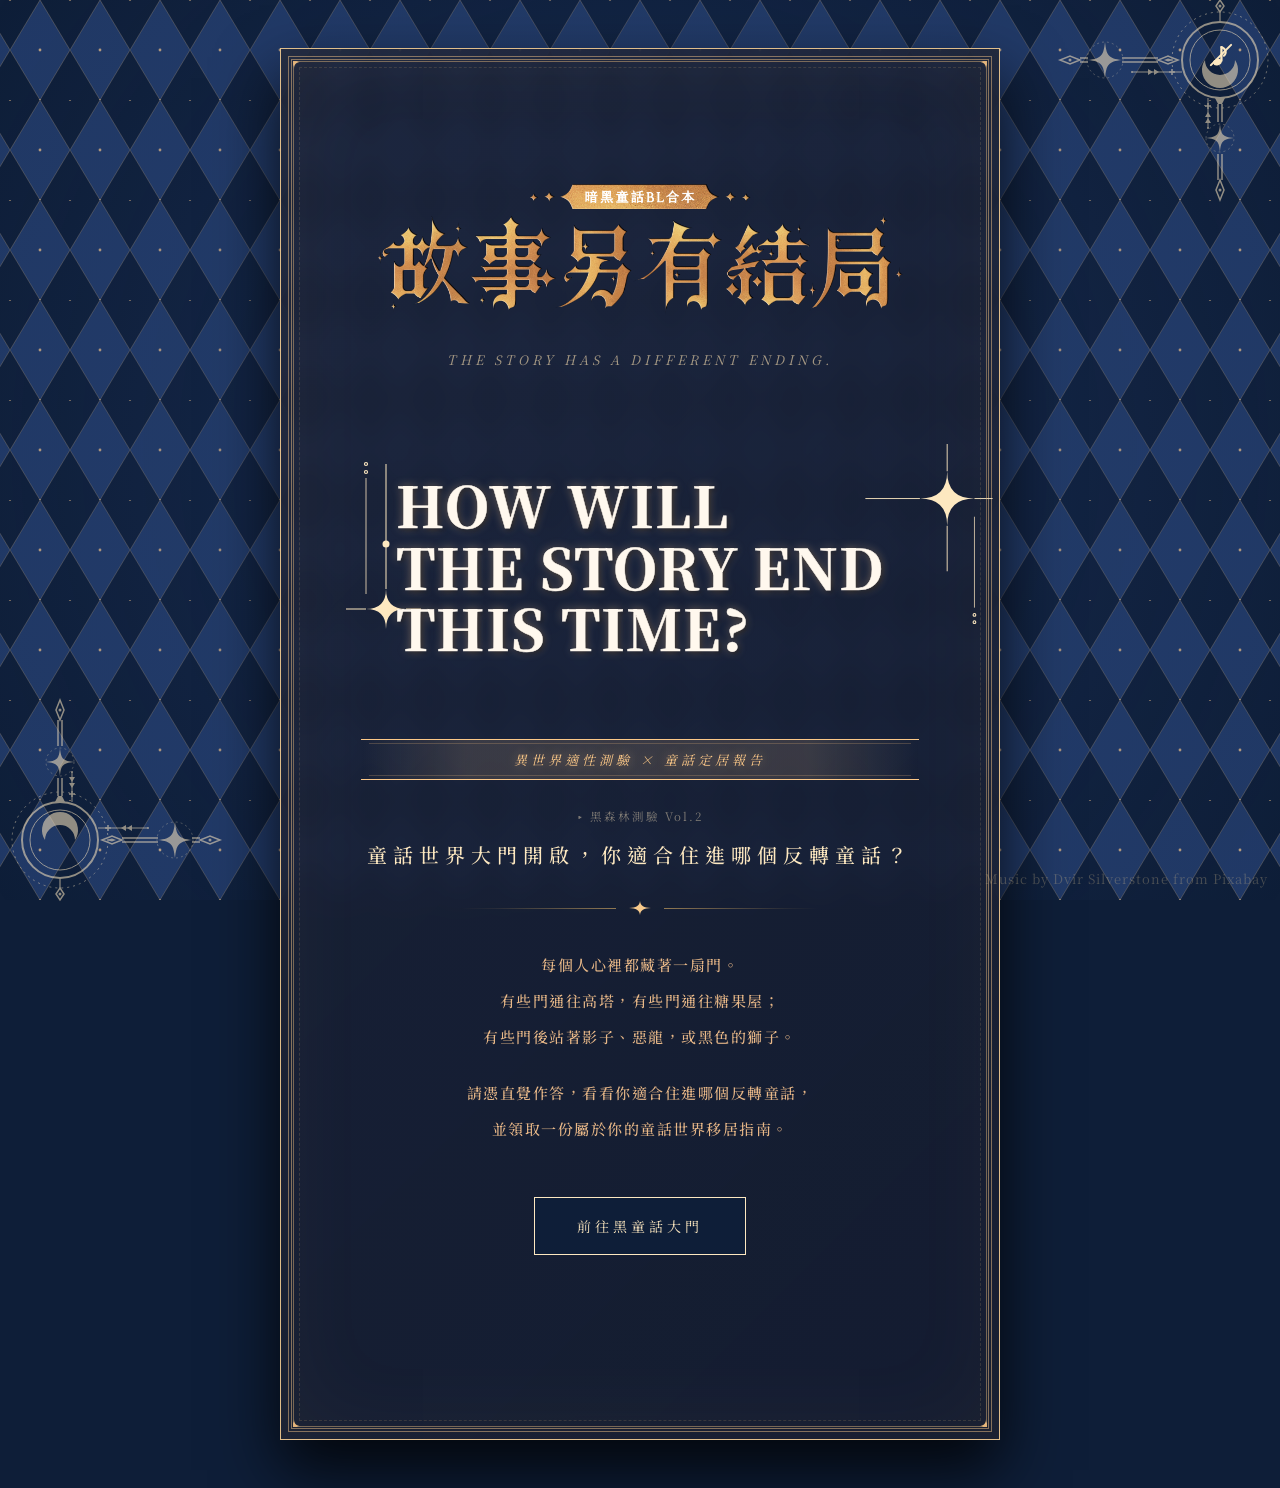
==== commit 0561a58e: "修長圖儲存" ====
--- a/index.html
+++ b/index.html
@@ -599,7 +599,6 @@
               class="result-img"
               src=""
               alt="結果圖"
-              crossorigin="anonymous"
             />
           </div>
           <div class="result-hero-info">
@@ -649,24 +648,6 @@
             <div class="cta" id="r-cta"></div>
 
             <hr class="book-section-sep" />
-            <div class="lab buy-book-lab">實體書</div>
-
-            <a
-              href="https://tealize-write.github.io/age-gate/"
-              target="_blank"
-              rel="noopener noreferrer"
-              class="buy-book-physical"
-              onclick="trackBuyLink('click_maigoubi')"
-            >
-              <div class="bbp-left">
-                <span class="bbp-shop">賣貨便<span class="age-badge">18+</span></span>
-                <span class="bbp-sub">限量實體書・7-11 賣貨便</span>
-              </div>
-              <div class="bbp-right">
-                <span class="stock-low">庫存 &lt; 10</span>
-                <span class="bbp-action">立即購書 ➔</span>
-              </div>
-            </a>
             <div class="lab buy-book-lab">電子書平台</div>
 
             <div class="buy-book-wrap">
@@ -716,7 +697,7 @@
                 class="buy-book-card"
                 onclick="trackBuyLink('click_bookwalker')"
               >
-                <span class="bbc-shop">BookWalker</span>
+                <span class="bbc-shop">BookWalker<span class="age-badge">18+</span></span>
                 <span class="bbc-action">進入漫讀 ➔</span>
               </a>
             </div>
--- a/style.css
+++ b/style.css
@@ -1500,112 +1500,11 @@
   margin-bottom: 20px;
 }
 
-/* ── 實體書特色卡片 ── */
-.buy-book-physical {
-  display: flex;
-  align-items: center;
-  justify-content: space-between;
-  width: 100%;
-  padding: 20px 24px;
-  background: rgba(60, 45, 15, 0.07);
-  border: 1px solid rgba(205, 168, 110, 0.28);
-  border-left: 3px solid rgba(205, 168, 110, 0.55);
-  color: var(--ink);
-  text-decoration: none;
-  box-sizing: border-box;
-  transition:
-    border-color 0.3s,
-    background 0.3s,
-    transform 0.25s,
-    box-shadow 0.3s;
-}
-
-.buy-book-physical:hover {
-  border-color: rgba(220, 185, 130, 0.62);
-  border-left-color: rgba(220, 185, 130, 0.85);
-  background: rgba(100, 80, 30, 0.14);
-  transform: translateY(-2px);
-  box-shadow: 0 8px 24px rgba(120, 90, 30, 0.18);
-}
-
-.bbp-left {
-  display: flex;
-  flex-direction: column;
-  gap: 7px;
-}
-
-.bbp-shop {
-  font-family: var(--display);
-  font-size: 16px;
-  letter-spacing: 2px;
-  font-weight: 600;
-  text-shadow: 0 0 10px rgba(245, 190, 130, 0.35);
-  display: flex;
-  align-items: center;
-  gap: 4px;
-}
-
-.bbp-sub {
-  font-size: 12px;
-  letter-spacing: 2px;
-  color: rgba(225, 185, 130, 0.48);
-}
-
-.bbp-right {
-  display: flex;
-  flex-direction: column;
-  align-items: flex-end;
-  gap: 10px;
-  flex-shrink: 0;
-  margin-left: 16px;
-}
-
-.bbp-action {
-  font-family: var(--serif);
-  font-size: 13px;
-  letter-spacing: 2px;
-  color: rgba(225, 185, 130, 0.52);
-  transition:
-    color 0.3s,
-    transform 0.3s;
-}
-
-.buy-book-physical:hover .bbp-action {
-  color: rgba(253, 232, 192, 0.9);
-  transform: translateX(4px);
-}
-
-/* ── 庫存不足 badge ── */
-@keyframes stockPulse {
-  0%, 100% { opacity: 0.7; }
-  50%       { opacity: 1;   }
-}
-
-.stock-low {
-  font-size: 11px;
-  letter-spacing: 1.5px;
-  color: rgba(230, 140, 70, 0.9);
-  border: 1px solid rgba(220, 120, 50, 0.45);
-  background: rgba(180, 80, 20, 0.08);
-  padding: 3px 8px;
-  white-space: nowrap;
-  animation: stockPulse 2s ease-in-out infinite;
-}
-
-@media (max-width: 580px) {
-  .buy-book-physical {
-    padding: 14px 16px;
-  }
-
-  .bbp-shop {
-    font-size: 14px;
-  }
-}
 
 /* ── 平台卡片 grid ── */
 .buy-book-wrap {
   display: grid;
-  grid-template-columns: repeat(3, 1fr);
+  grid-template-columns: repeat(2, 1fr);
   gap: 12px;
   width: 100%;
   text-align: left;
@@ -1665,21 +1564,16 @@
 
 @media (max-width: 580px) {
   .buy-book-wrap {
-    grid-template-columns: 1fr;
+    grid-template-columns: repeat(2, 1fr);
     gap: 8px;
   }
 
   .buy-book-card {
-    flex-direction: row;
-    align-items: center;
-    justify-content: space-between;
-    padding: 14px 16px;
-  }
-
-  .bbc-action {
-    margin-top: 0;
-    padding-top: 0;
-    flex-shrink: 0;
+    padding: 14px 12px 12px;
+  }
+
+  .bbc-shop {
+    font-size: 13px;
   }
 }
 
